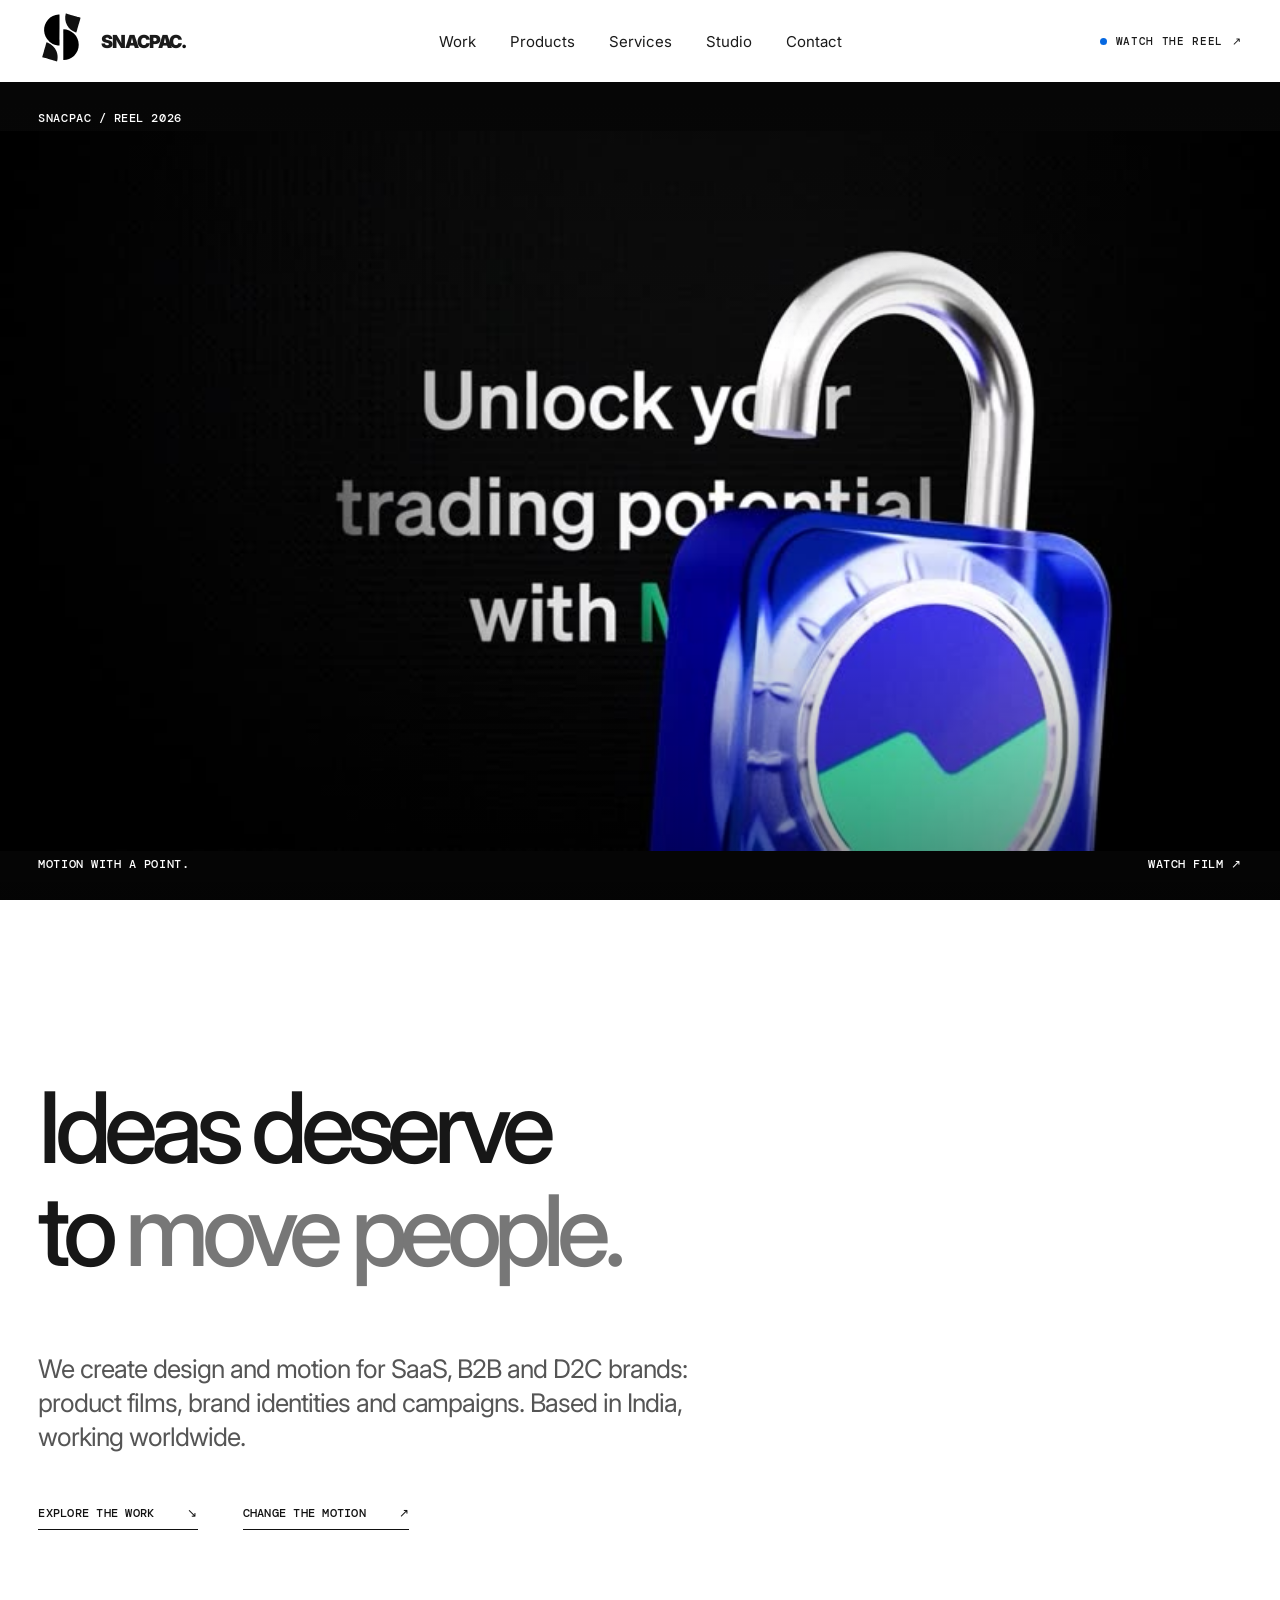
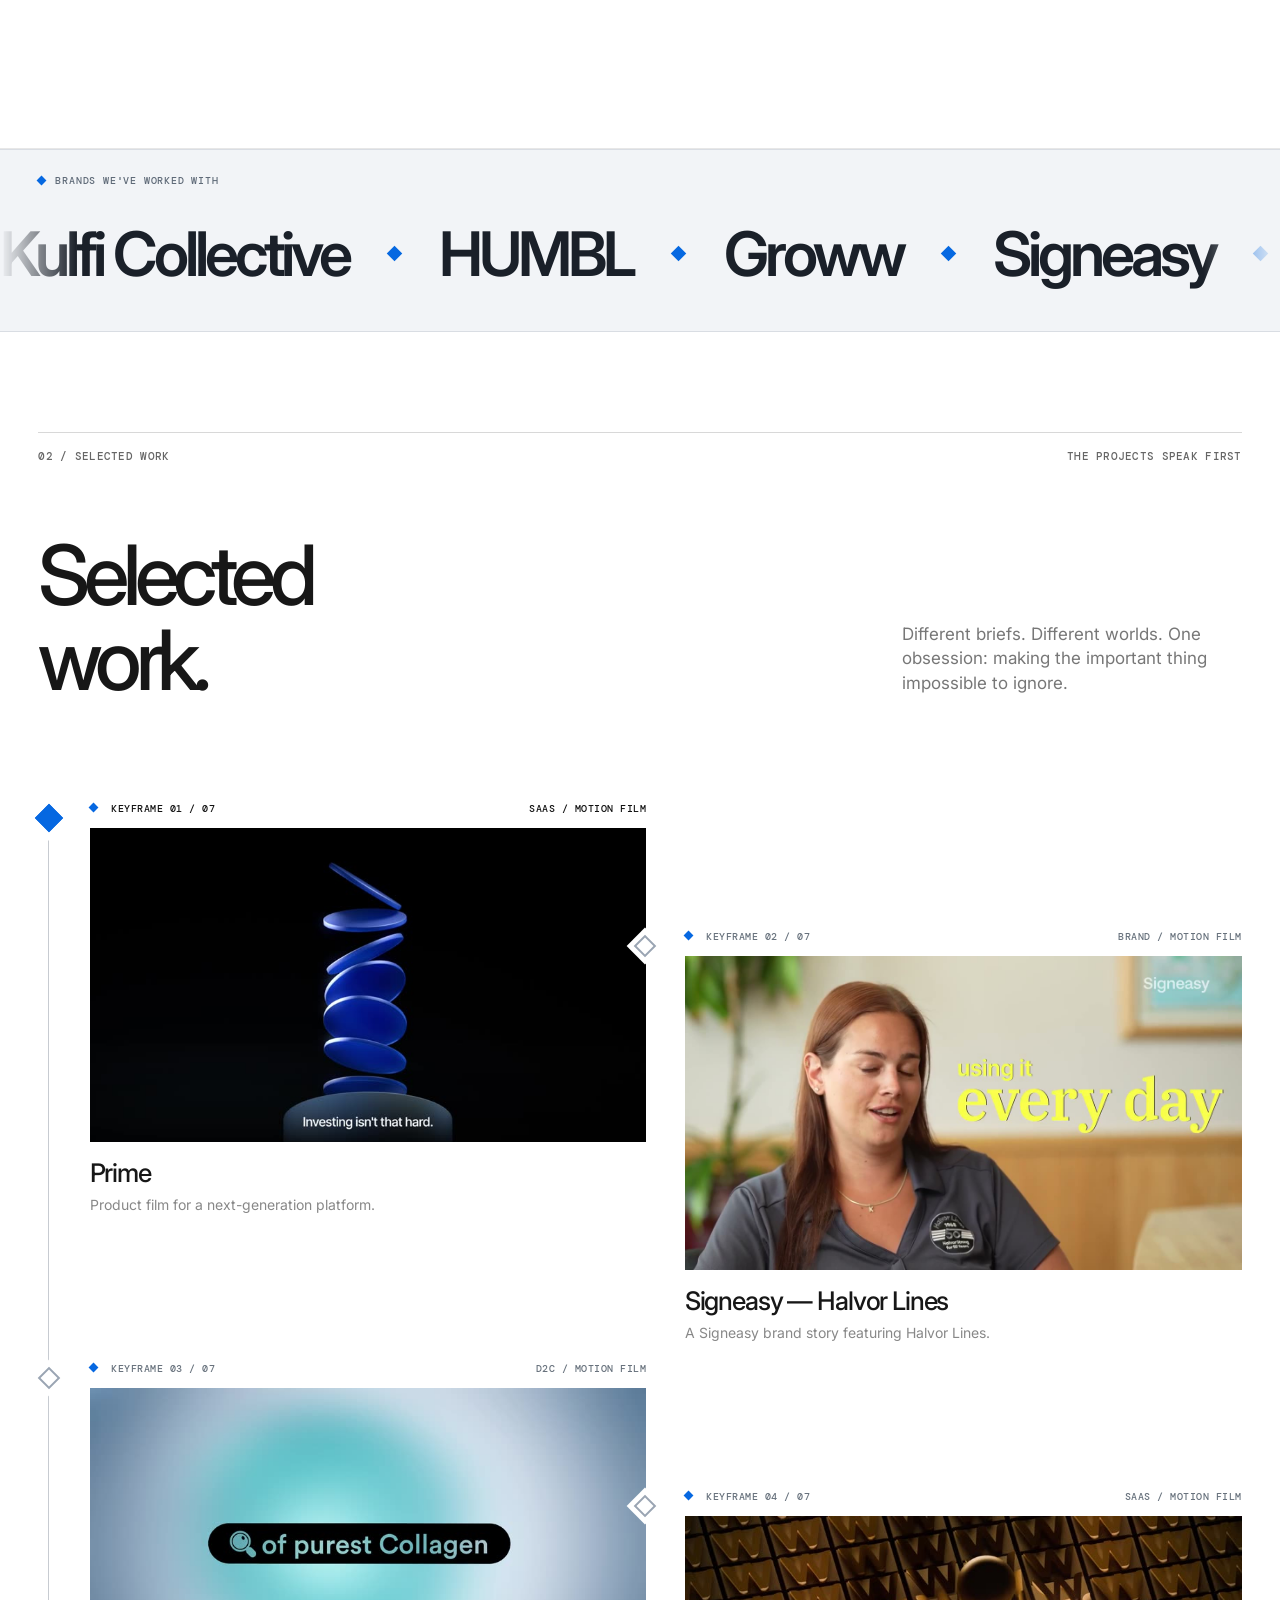
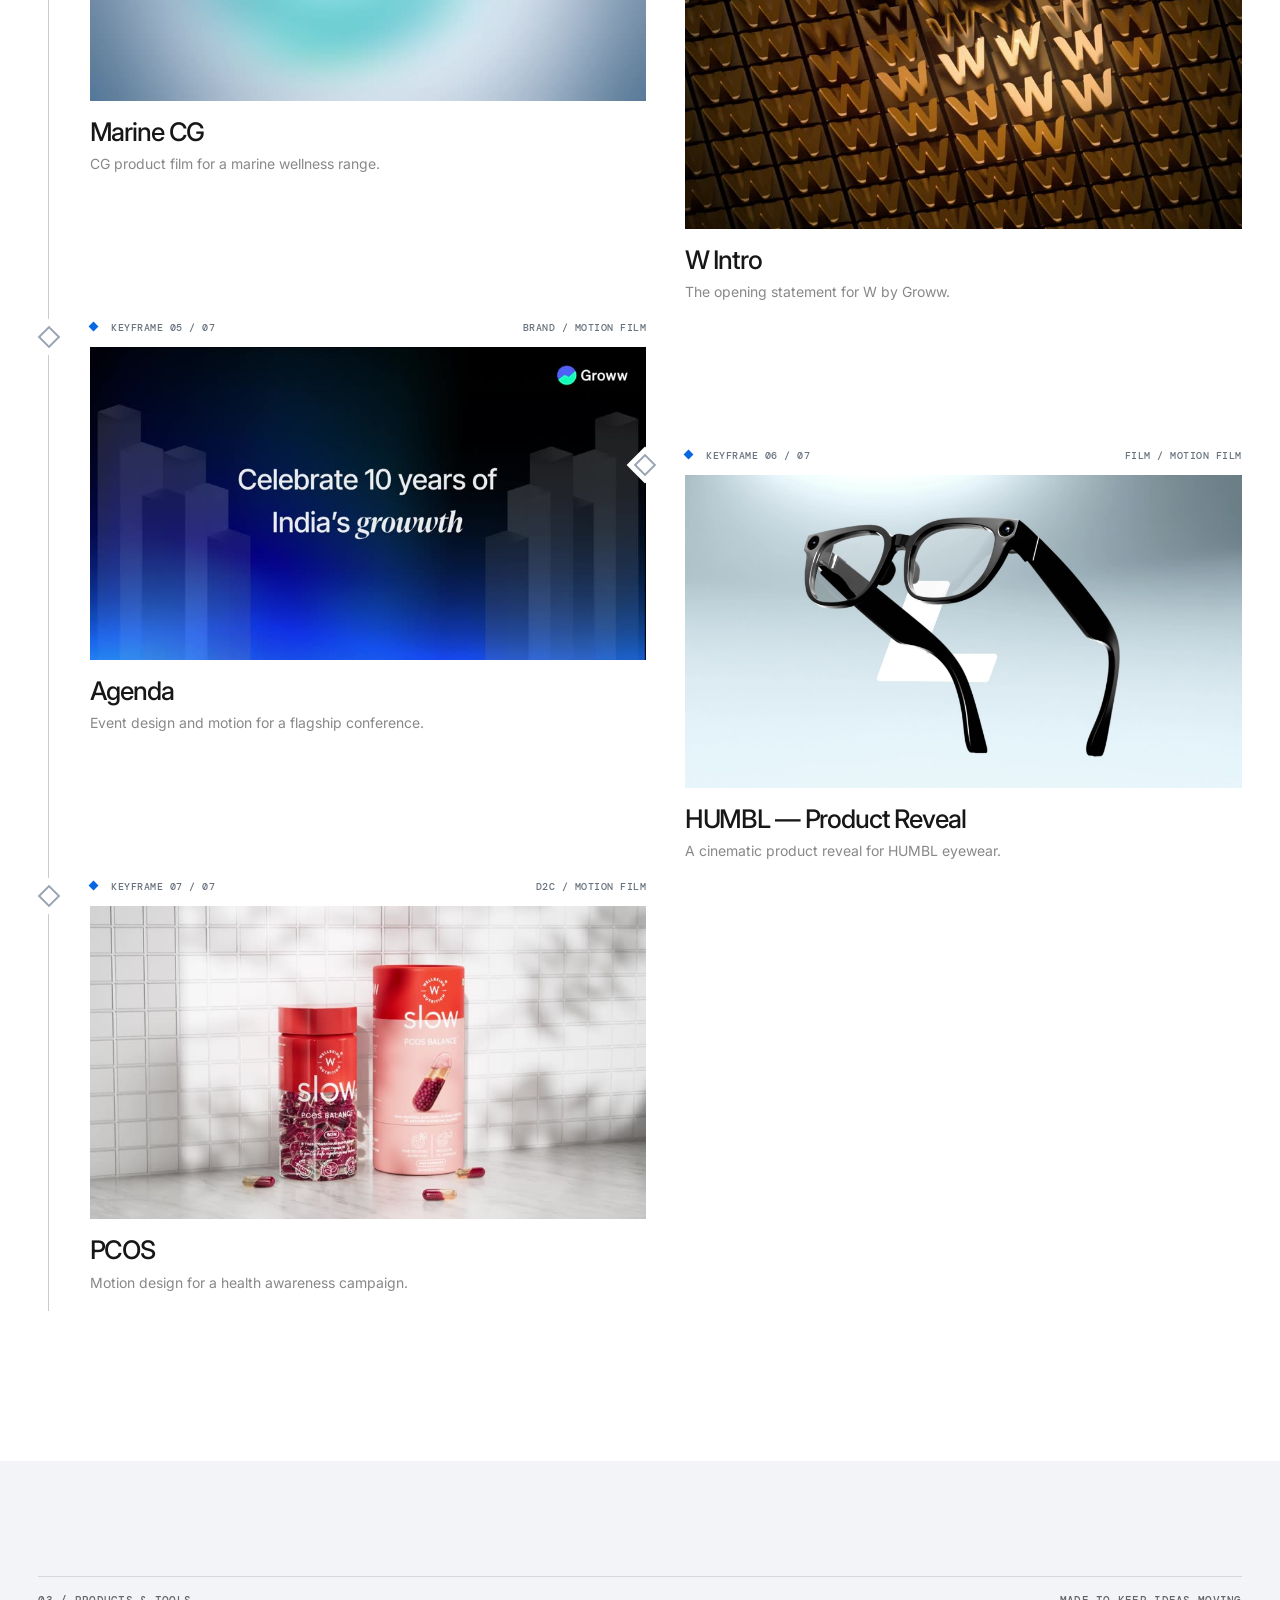
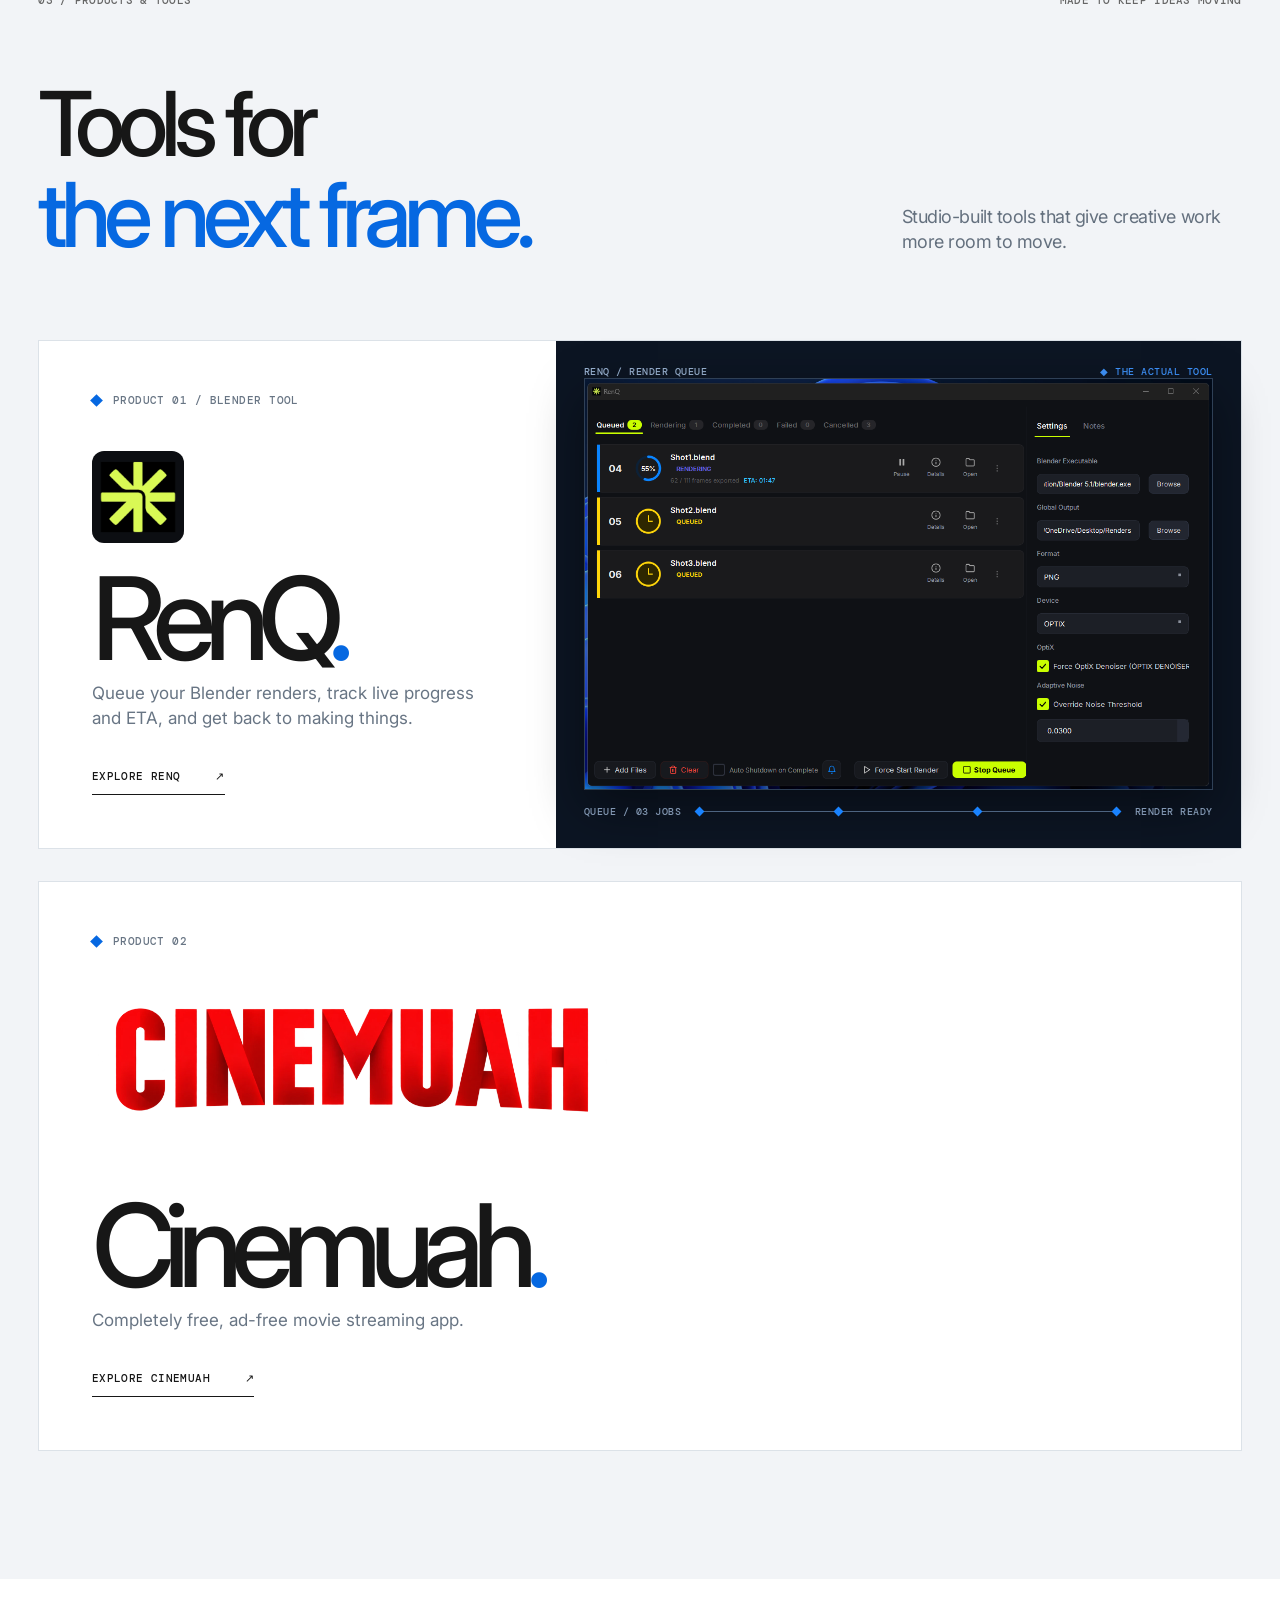
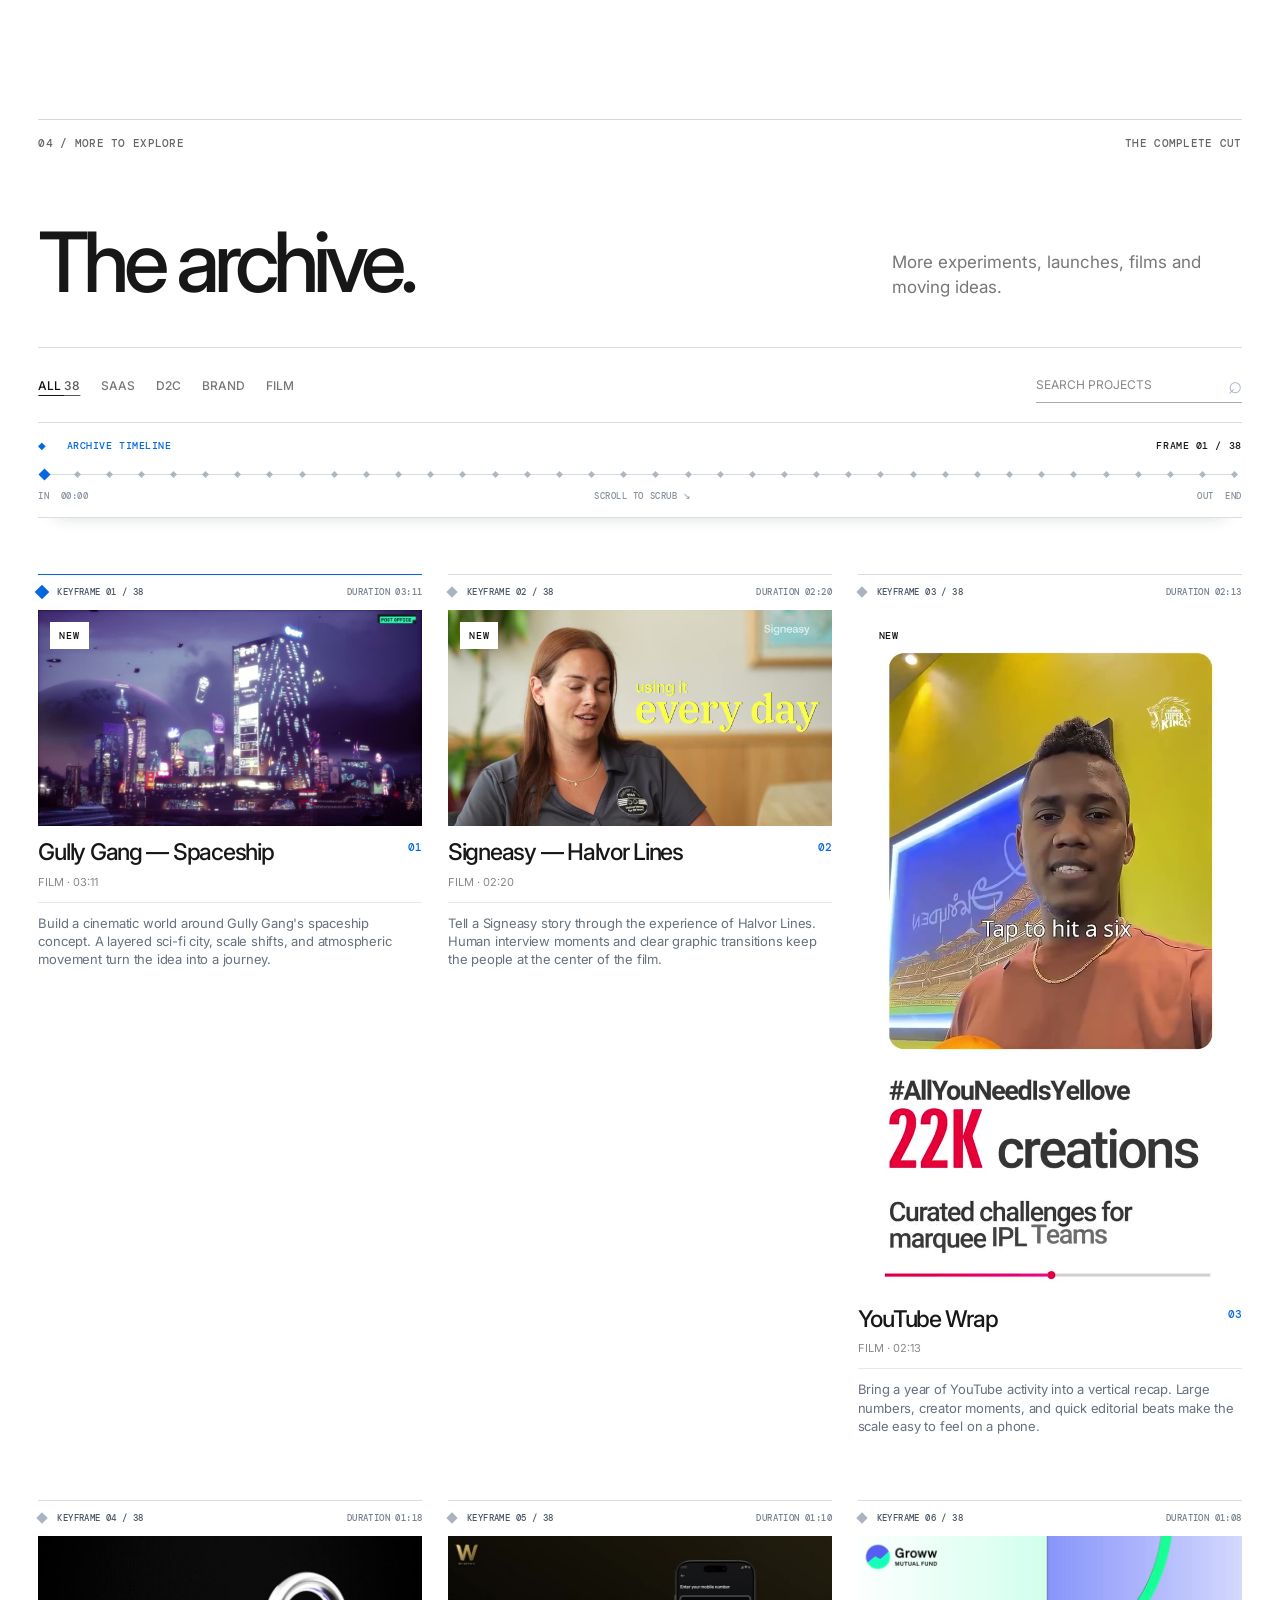
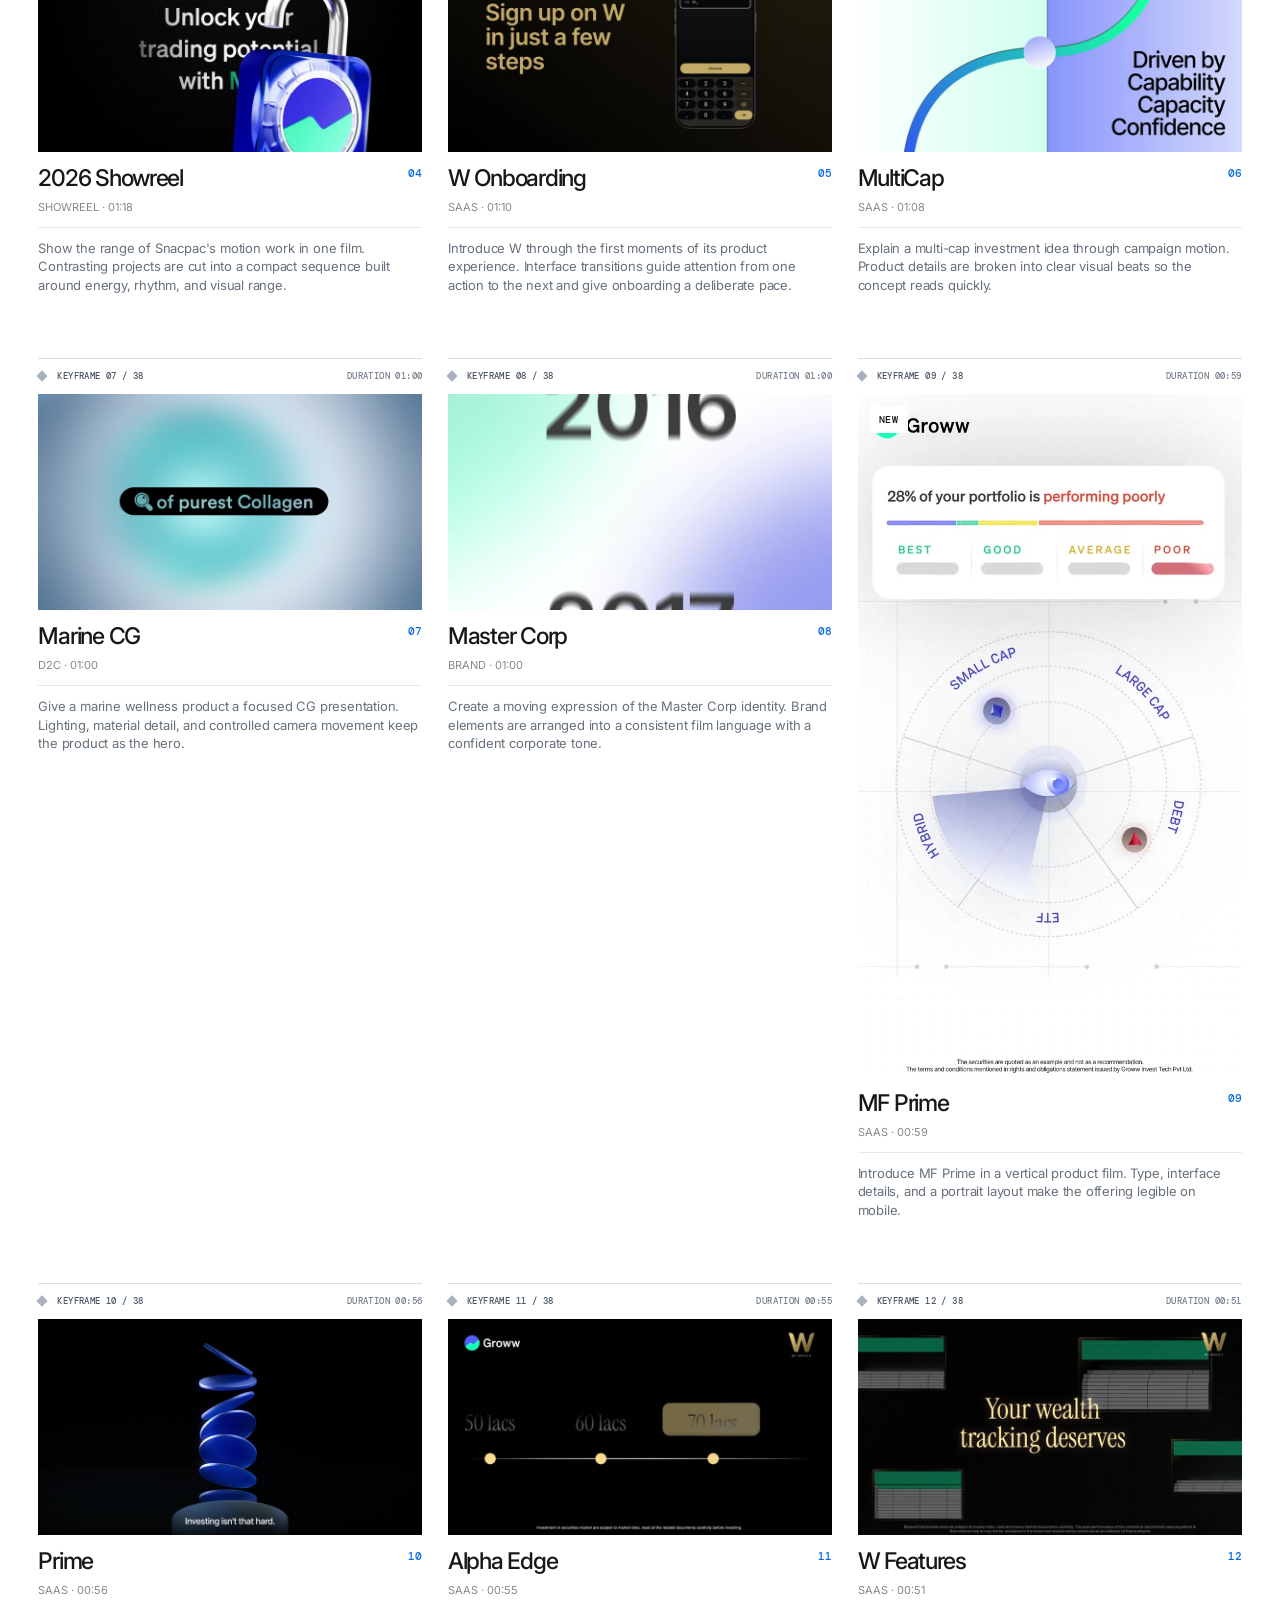
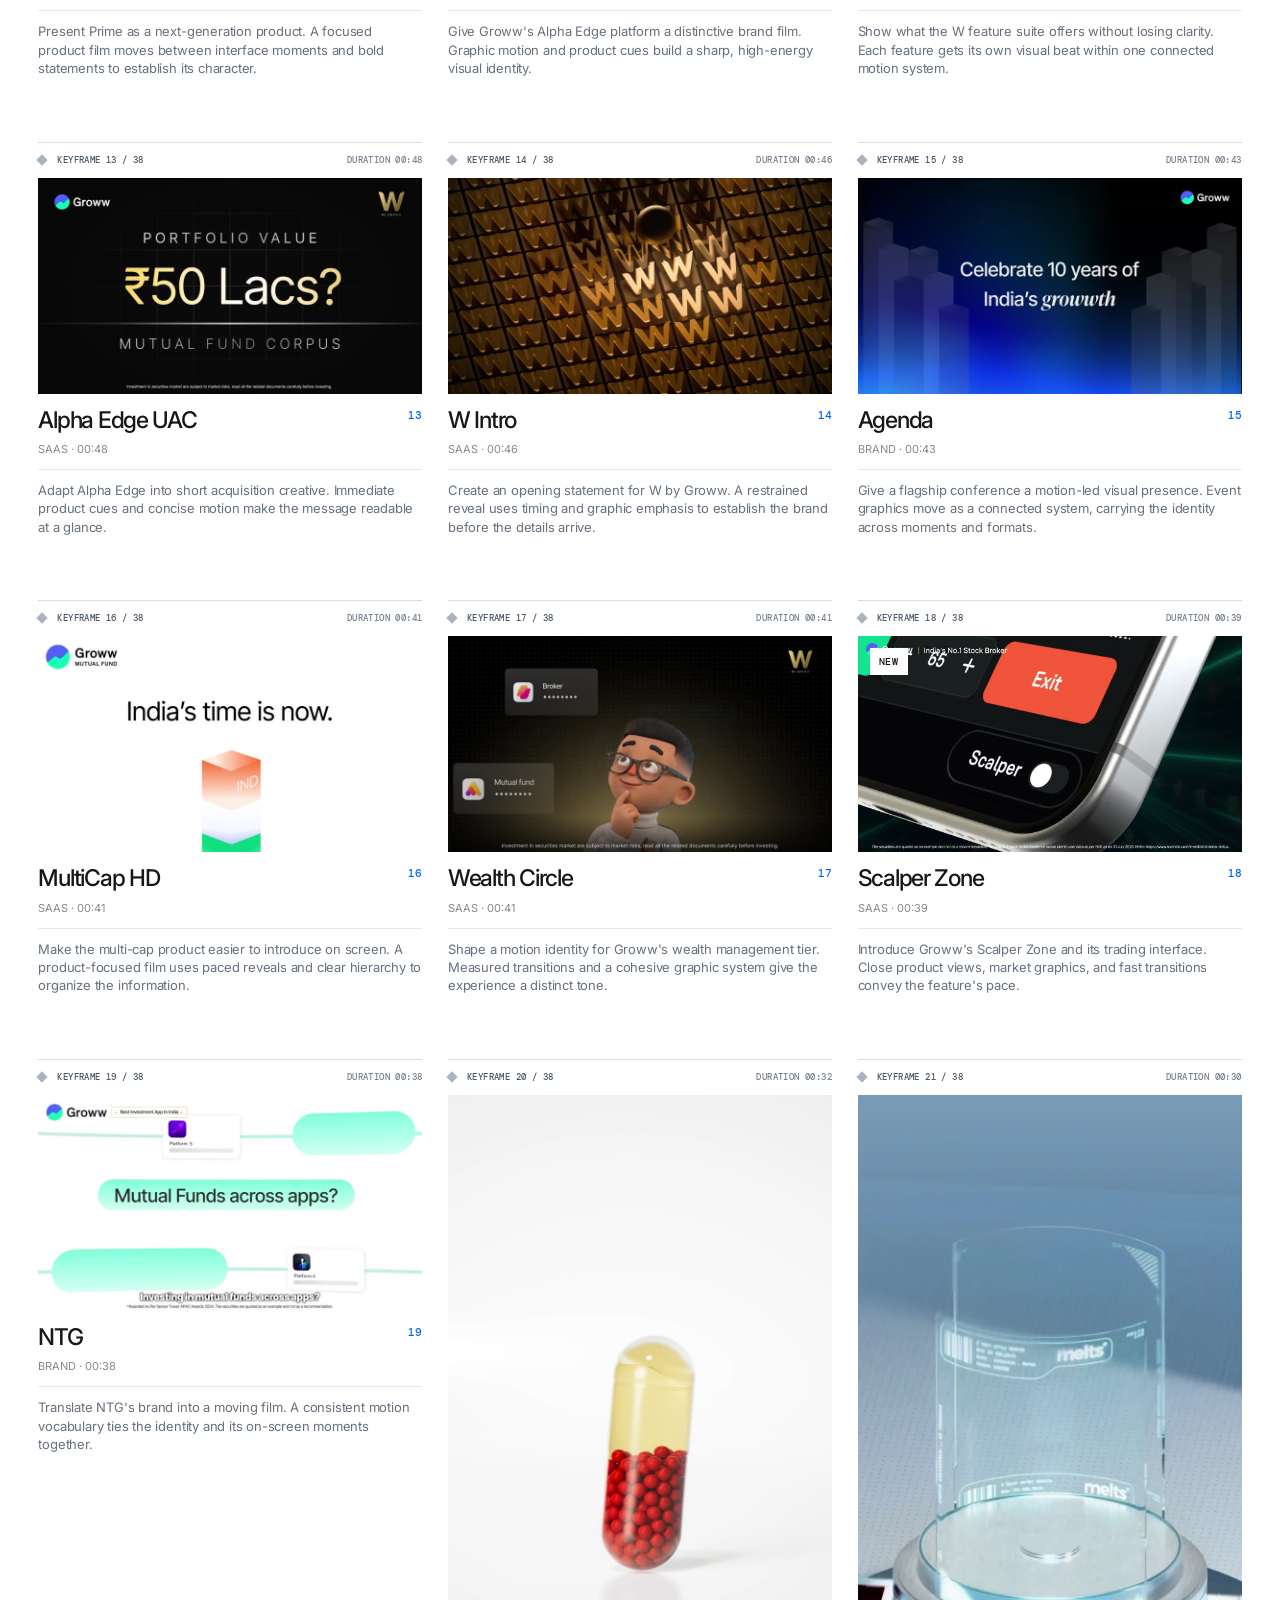
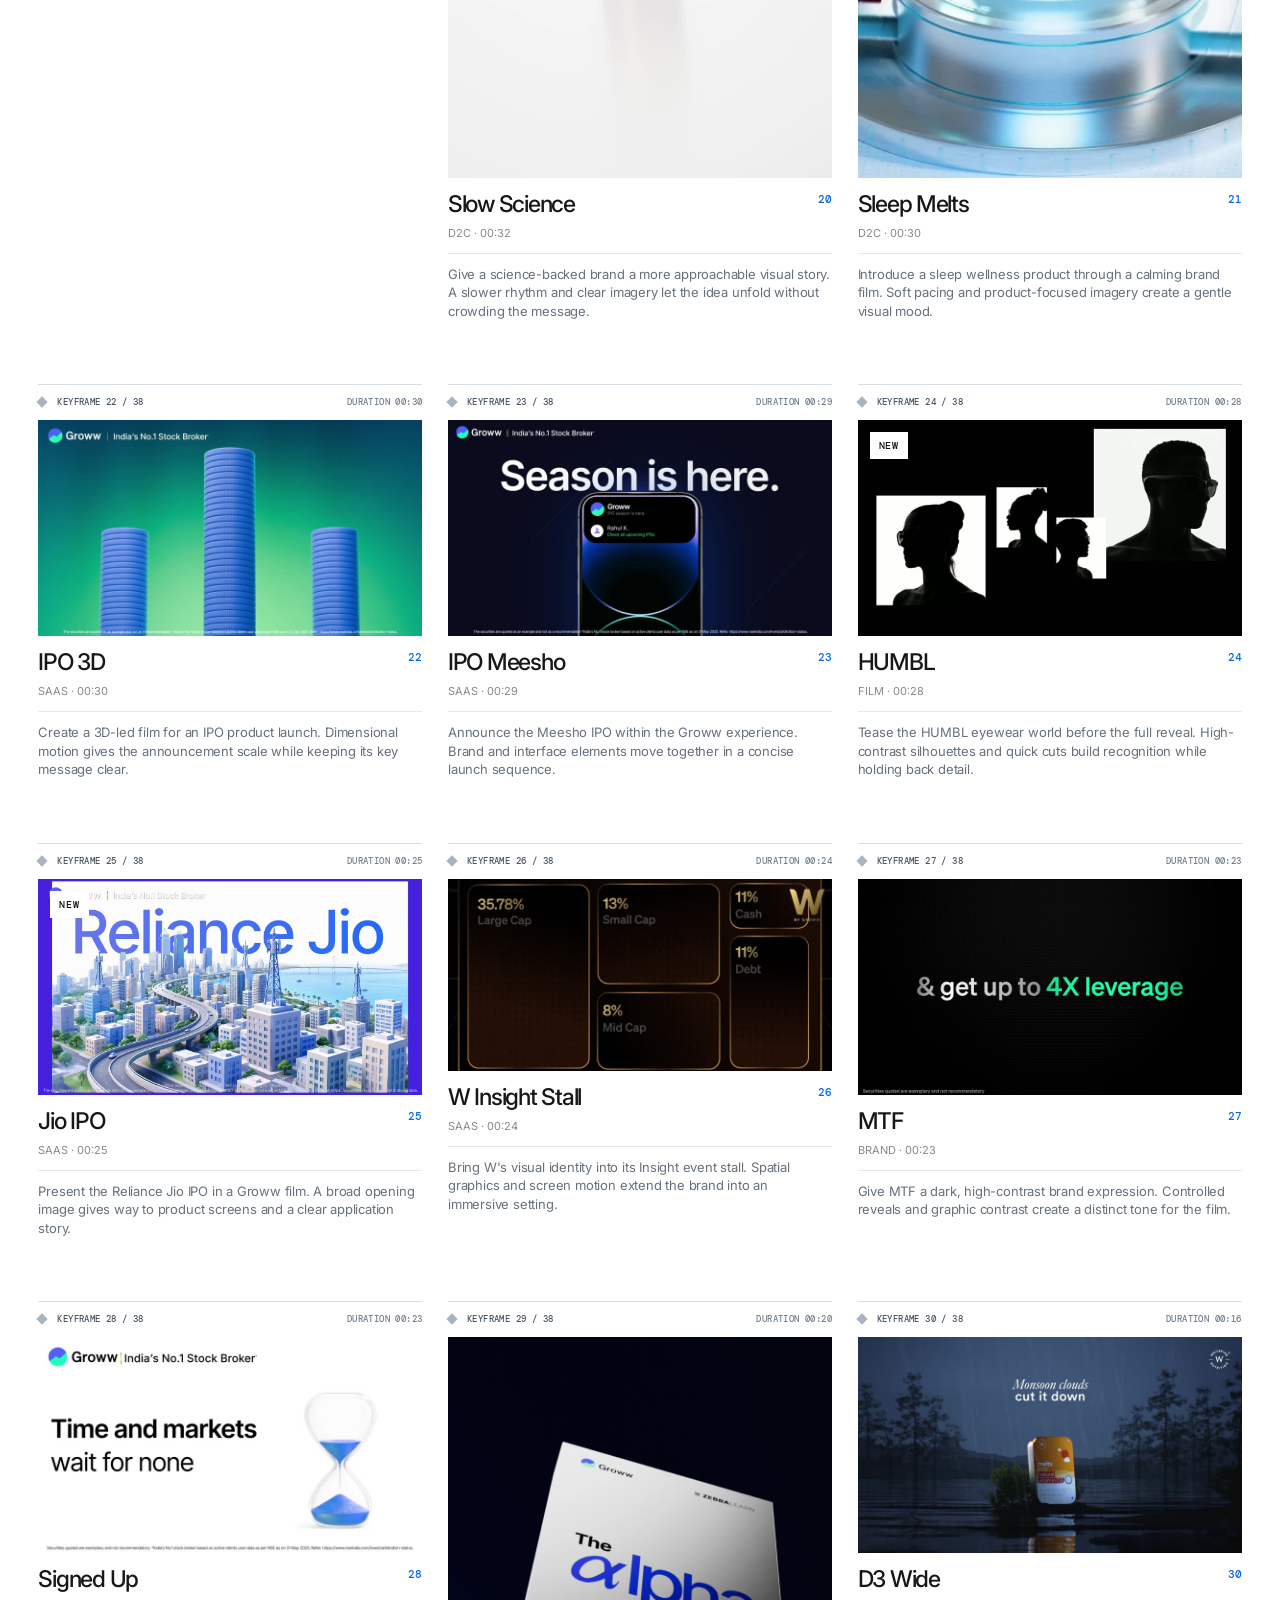
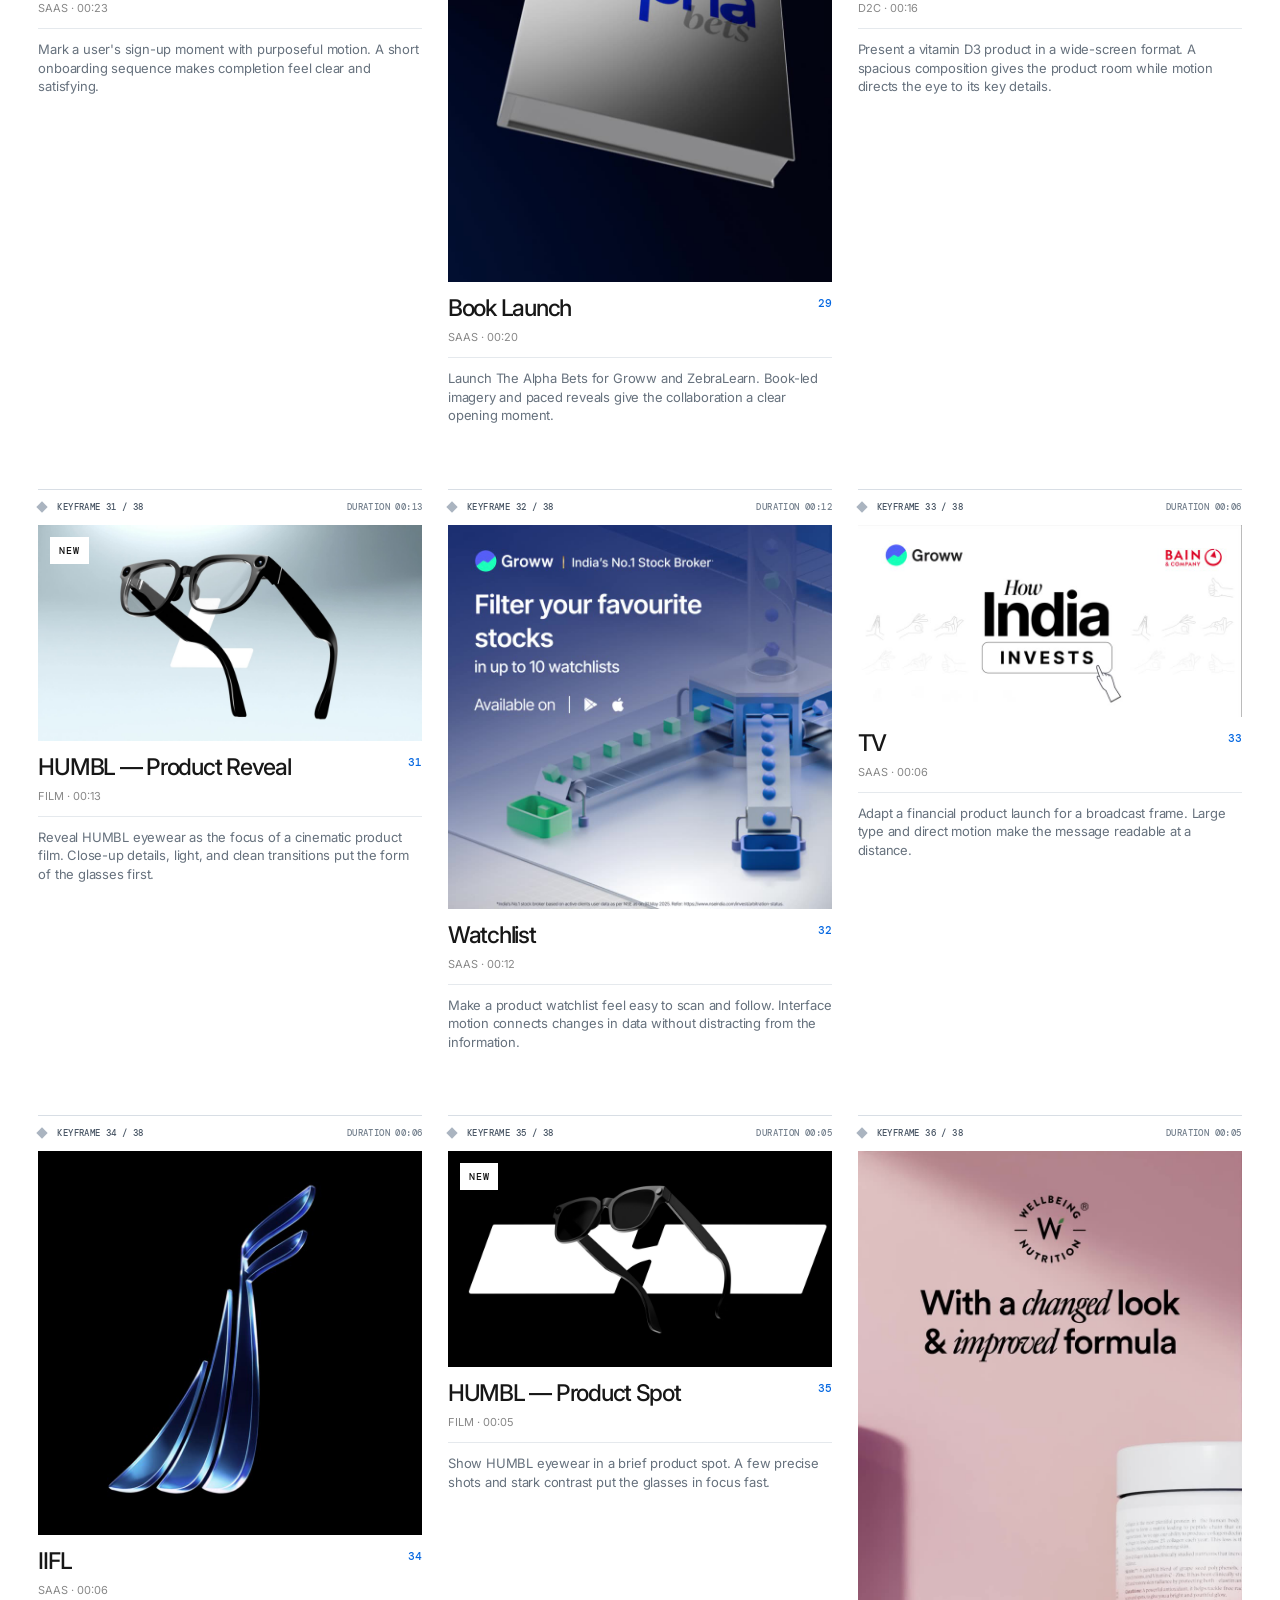
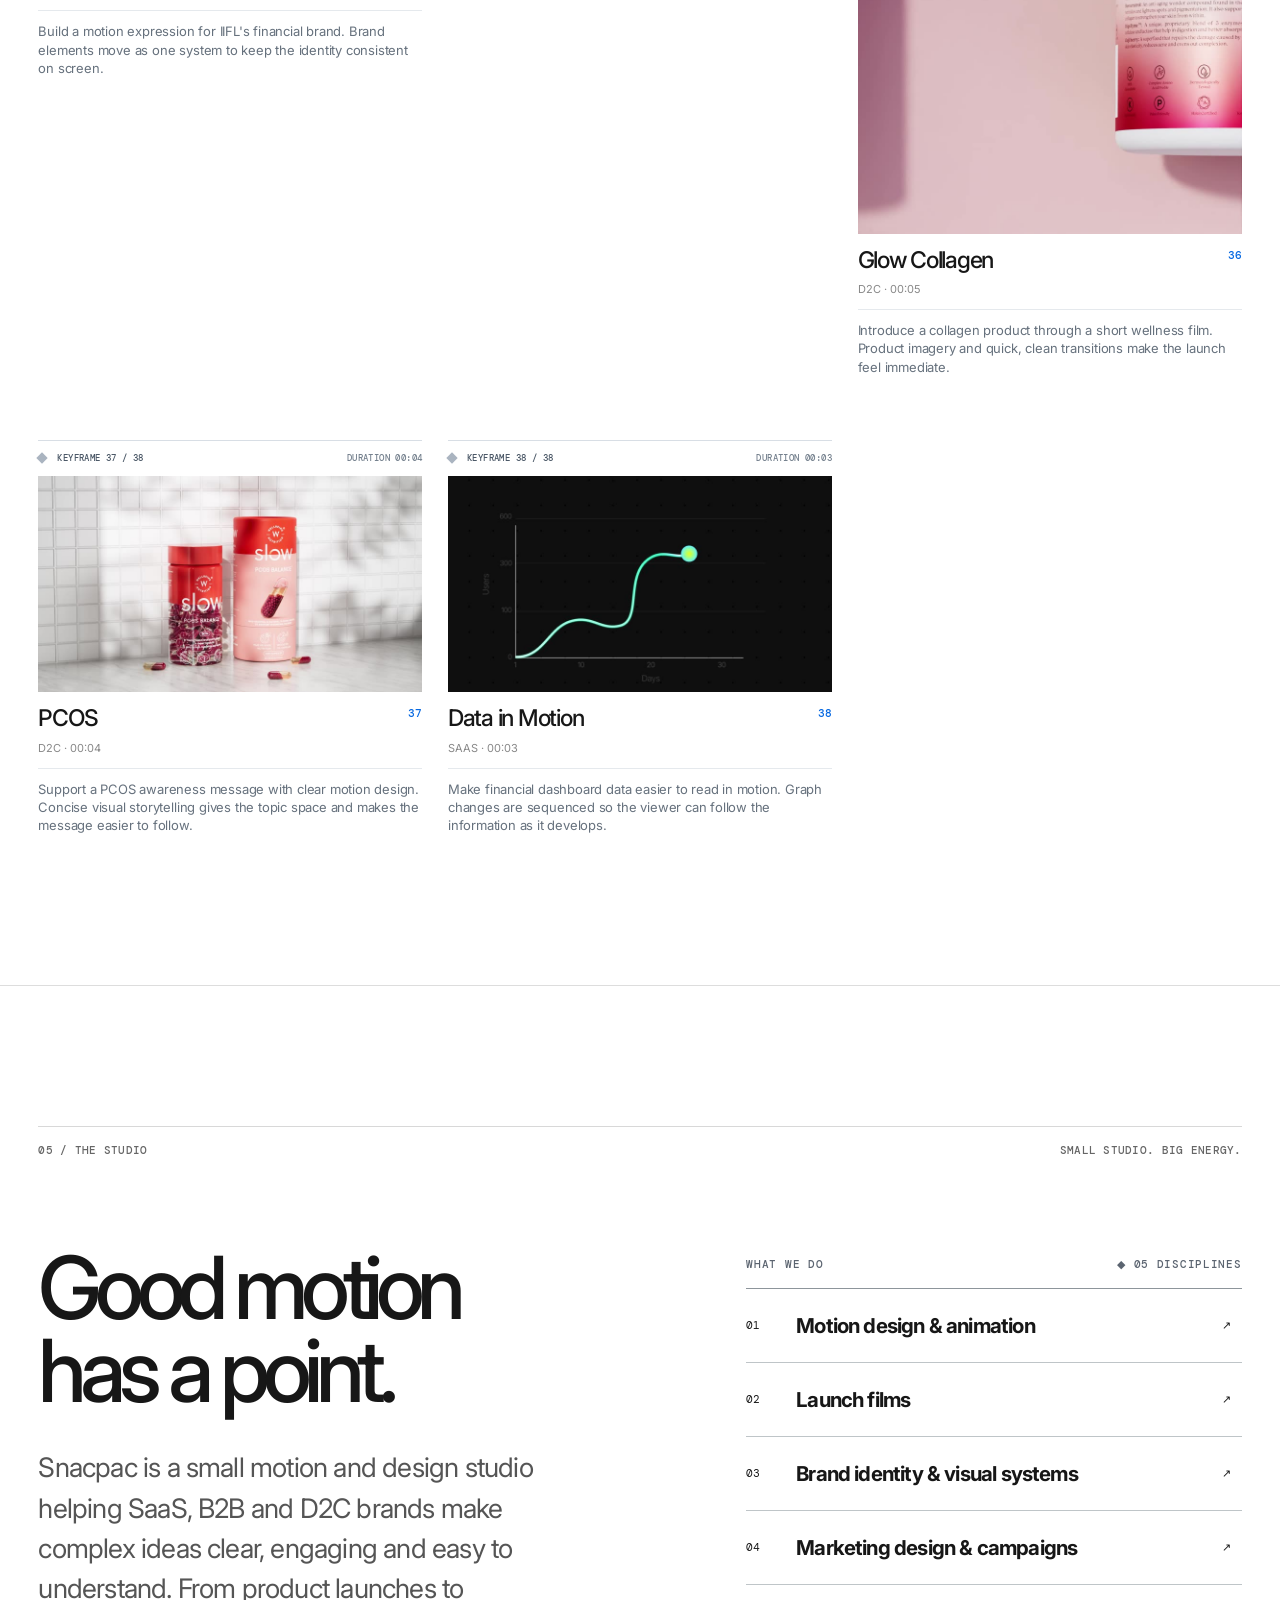
==== index.html @ 12c2ec3f "Add Cinemuah movie streaming app description" ====
<!doctype html>
<html lang="en">
<head>
  <meta charset="utf-8">
  <meta name="viewport" content="width=device-width, initial-scale=1">
  <meta name="theme-color" content="#0b101b">
  <meta name="description" content="Snacpac is an independent design and motion studio creating product films, brand identities and campaigns for SaaS, B2B and D2C brands worldwide.">
  <link rel="canonical" href="https://www.snacpac.biz/">
  <meta property="og:type" content="website">
  <meta property="og:site_name" content="Snacpac">
  <meta property="og:url" content="https://www.snacpac.biz/">
  <meta property="og:title" content="Snacpac | Design &amp; Motion Studio for SaaS, B2B &amp; D2C">
  <meta property="og:description" content="Snacpac is an independent design and motion studio creating product films, brand identities and campaigns for SaaS, B2B and D2C brands worldwide.">
  <meta property="og:image" content="https://www.snacpac.biz/assets/thumbs/reel2026.jpg">
  <meta property="og:image:alt" content="Still from the Snacpac 2026 motion design showreel">
  <meta name="twitter:card" content="summary_large_image">
  <meta name="twitter:title" content="Snacpac | Design &amp; Motion Studio">
  <meta name="twitter:description" content="Snacpac is an independent design and motion studio creating product films, brand identities and campaigns for SaaS, B2B and D2C brands worldwide.">
  <meta name="twitter:image" content="https://www.snacpac.biz/assets/thumbs/reel2026.jpg">
  <title>Snacpac | Design &amp; Motion Studio for SaaS, B2B &amp; D2C</title>
  <script type="application/ld+json">{"@context":"https://schema.org","@graph":[{"@type":"Organization","@id":"https://www.snacpac.biz/#studio","name":"Snacpac","url":"https://www.snacpac.biz/","description":"Snacpac is an independent design and motion studio creating product films, brand identities and campaigns for SaaS, B2B and D2C brands worldwide.","email":"potatosnacpac@gmail.com","sameAs":["https://www.instagram.com/potatosnacpac"]},{"@type":"WebSite","@id":"https://www.snacpac.biz/#website","url":"https://www.snacpac.biz/","name":"Snacpac","publisher":{"@id":"https://www.snacpac.biz/#studio"}}]}</script>
  <link rel="icon" href="favicon.svg" type="image/svg+xml">
  <link rel="apple-touch-icon" href="apple-touch-icon.png">
  <link rel="preconnect" href="https://fonts.googleapis.com">
  <link rel="preconnect" href="https://fonts.gstatic.com" crossorigin>
  <link href="https://fonts.googleapis.com/css2?family=DM+Mono:wght@400;500&family=Inter:wght@400;500;600;700;800;900&display=swap" rel="stylesheet">
  <link rel="preload" as="image" href="assets/thumbs/reel2026.jpg" fetchpriority="high">
  <link rel="stylesheet" href="site.css">
  <link rel="stylesheet" href="editorial.css">
  <link rel="stylesheet" href="seo.css">
  <style>
    .reel-intro { grid-template-columns: minmax(0, 1fr); }
    .reel-intro h1, .reel-intro p, .reel-intro-controls { grid-column: 1; }
    .cinemuah-card { display: block; margin-top: 32px; }
    .cinemuah-logo { display: block; width: min(100%, 520px); height: auto; margin: 24px 0; }
  </style>
  <script src="assets/lottie_light.min.js" defer></script>
  <script src="site.js" defer></script>
</head>
<body>
  <a class="skip-link" href="#work">Skip to work</a>
  <div class="site-progress" aria-hidden="true"></div>
  <header class="site-header" id="top">
    <a class="brand" href="#top" aria-label="Snacpac, back to top"><span class="brand-icon" aria-hidden="true"><span class="brand-mark"><i></i><i></i><i></i><i></i></span><span class="brand-lottie"></span></span><span>SNACPAC<span class="brand-period">.</span></span></a>
    <nav class="main-nav" aria-label="Main navigation"><a href="#work">Work</a><a href="#products">Products</a><a href="#services">Services</a><a href="#studio">Studio</a><a href="#contact">Contact</a></nav>
    <a class="header-cta" href="#reel"><span class="cta-dot"></span><span class="header-cta-label">WATCH THE REEL</span><span aria-hidden="true">↗</span></a>
  </header>

  <main>
    <section class="reel-section" id="reel" aria-labelledby="reel-heading">
      <a class="reel-media media-trigger" href="assets/work/reel2026.mp4" data-video="assets/work/reel2026.mp4" data-title="2026 Showreel" data-category="Showreel" data-description="Motion, craft, and stories that move." aria-label="Play 2026 showreel">
        <img src="assets/thumbs/reel2026.jpg" alt="Still from the Snacpac 2026 showreel" fetchpriority="high">
        <video class="reel-background" src="assets/work/reel2026.mp4" muted autoplay loop playsinline preload="metadata" poster="assets/thumbs/reel2026.jpg" aria-hidden="true"></video>
        <span class="reel-scan" aria-hidden="true"></span><span class="reel-time" aria-hidden="true">SNACPAC / REEL 2026</span>
        <span class="play-disc"><svg viewBox="0 0 24 24" aria-hidden="true"><path d="M7 4v16l13-8z"/></svg></span>
        <span class="reel-caption">MOTION WITH A POINT. <span>WATCH FILM ↗</span></span>
      </a>
      <div class="reel-intro" data-motion-stage data-style="rise">
        <h1 id="reel-heading" class="motion-headline" aria-label="Ideas deserve to move people."><span class="motion-line"><span class="motion-word">Ideas</span> <span class="motion-word">deserve</span></span><span class="motion-line"><span class="motion-word">to</span> <span class="motion-word motion-accent">move</span> <span class="motion-word motion-accent">people.</span></span></h1>
        <p>We create design and motion for SaaS, B2B and D2C brands: product films, brand identities and campaigns. Based in India, working worldwide.</p>
        <div class="reel-intro-controls"><a href="#work" aria-label="Explore selected work">EXPLORE THE WORK <span>↘</span></a><button type="button" class="motion-remix" aria-label="Change the headline and animation">CHANGE THE MOTION <span>↗</span></button></div>
      </div>
    </section>

    <section class="brands-strip" aria-label="Brands we've worked with">
      <div class="brands-strip-label"><span class="key-diamond" aria-hidden="true"></span> BRANDS WE'VE WORKED WITH</div>
      <div class="brands-viewport">
        <div class="brands-track" aria-hidden="true">
          <div class="brands-group"><span>Kulfi Collective</span><i></i><span>HUMBL</span><i></i><span>Groww</span><i></i><span>Signeasy</span><i></i><span>Wellbeing Nutrition</span><i></i><span>Postoffice Studios</span><i></i><span>W by Groww</span><i></i><span>Skoda</span><i></i><span>IFB Appliances</span><i></i><span>JSW Sports</span><i></i><span>OML</span><i></i><span>Mc Dowells</span><i></i><span>HK Vitals</span><i></i><span>Lego</span><i></i><span>Spotify</span><i></i><span>Nutrabay</span><i></i><span>QWR</span><i></i><span>Swiggy</span><i></i><span>EVIG</span><i></i><span>Asian Paints</span><i></i><span>Allo Health</span><i></i><span>Shop Deck</span><i></i><span>Armour Heavy</span><i></i></div>
          <div class="brands-group"><span>Kulfi Collective</span><i></i><span>HUMBL</span><i></i><span>Groww</span><i></i><span>Signeasy</span><i></i><span>Wellbeing Nutrition</span><i></i><span>Postoffice Studios</span><i></i><span>W by Groww</span><i></i><span>Skoda</span><i></i><span>IFB Appliances</span><i></i><span>JSW Sports</span><i></i><span>OML</span><i></i><span>Mc Dowells</span><i></i><span>HK Vitals</span><i></i><span>Lego</span><i></i><span>Spotify</span><i></i><span>Nutrabay</span><i></i><span>QWR</span><i></i><span>Swiggy</span><i></i><span>EVIG</span><i></i><span>Asian Paints</span><i></i><span>Allo Health</span><i></i><span>Shop Deck</span><i></i><span>Armour Heavy</span><i></i></div>
        </div>
      </div>
      <p class="sr-only">Kulfi Collective, HUMBL, Groww, Signeasy, Wellbeing Nutrition, Postoffice Studios, W by Groww, Skoda, IFB Appliances, JSW Sports, OML, Mc Dowells, HK Vitals, Lego, Spotify, Nutrabay, QWR, Swiggy, EVIG, Asian Paints, Allo Health, Shop Deck, and Armour Heavy.</p>
    </section>

    <section class="work-section" id="work" aria-labelledby="work-heading">
      <div class="section-kicker"><span>02 / SELECTED WORK</span><span>THE PROJECTS SPEAK FIRST</span></div>
      <div class="work-intro"><h2 id="work-heading">Selected<br><em>work.</em></h2><p>Different briefs. Different worlds. One obsession: making the important thing impossible to ignore.</p></div>
      <div class="featured-list">
<article class="feature" data-feature="1">
    <div class="feature-meta"><span><i class="key-diamond"></i> KEYFRAME 01 / 07</span><span>SAAS / MOTION FILM</span></div>
    <a class="feature-media media-trigger" href="assets/work/prime.mp4" data-video="assets/work/prime.mp4" data-title="Prime" data-category="SaaS" data-description="Product film for a next-generation platform." data-index="1" aria-label="Play Prime">
      <img src="assets/thumbs/prime.jpg" alt="Still from Prime" loading="lazy" decoding="async">
      <video muted loop playsinline preload="none" data-src="assets/work/prime.mp4" poster="assets/thumbs/prime.jpg" aria-hidden="true"></video>
      <span class="feature-overlay" aria-hidden="true"><span>SNACPAC / FRAME 01</span><span>00:00:03:00</span></span>
      <span class="feature-play" aria-hidden="true">PLAY FILM <b>↗</b></span>
    </a>
    <div class="feature-copy"><div><span class="feature-index">/01</span><h3>Prime</h3></div><div class="feature-copy-right"><p>Product film for a next-generation platform.</p><a href="assets/work/prime.mp4" class="feature-link media-trigger" data-video="assets/work/prime.mp4" data-title="Prime" data-category="SaaS" data-description="Product film for a next-generation platform." data-index="1">WATCH PROJECT <span>↗</span></a></div></div>
  </article>
<article class="feature" data-feature="2">
    <div class="feature-meta"><span><i class="key-diamond"></i> KEYFRAME 02 / 07</span><span>BRAND / MOTION FILM</span></div>
    <a class="feature-media media-trigger" href="assets/work/halvor-lines.mp4" data-video="assets/work/halvor-lines.mp4" data-title="Signeasy — Halvor Lines" data-category="Film" data-description="A Signeasy brand story featuring Halvor Lines." data-index="2" aria-label="Play Signeasy — Halvor Lines">
      <img src="assets/thumbs/halvor-lines.jpg" alt="Still from Signeasy — Halvor Lines" loading="lazy" decoding="async">
      <video muted loop playsinline preload="none" data-src="assets/work/halvor-lines.mp4" poster="assets/thumbs/halvor-lines.jpg" aria-hidden="true"></video>
      <span class="feature-overlay" aria-hidden="true"><span>SNACPAC / FRAME 02</span><span>00:02:20:00</span></span>
      <span class="feature-play" aria-hidden="true">PLAY FILM <b>↗</b></span>
    </a>
    <div class="feature-copy"><div><span class="feature-index">/02</span><h3>Signeasy — Halvor Lines</h3></div><div class="feature-copy-right"><p>A Signeasy brand story featuring Halvor Lines.</p><a href="assets/work/halvor-lines.mp4" class="feature-link media-trigger" data-video="assets/work/halvor-lines.mp4" data-title="Signeasy — Halvor Lines" data-category="Film" data-description="A Signeasy brand story featuring Halvor Lines." data-index="2">WATCH PROJECT <span>↗</span></a></div></div>
  </article>
<article class="feature" data-feature="3">
    <div class="feature-meta"><span><i class="key-diamond"></i> KEYFRAME 03 / 07</span><span>D2C / MOTION FILM</span></div>
    <a class="feature-media media-trigger" href="assets/work/marine-cg.mp4" data-video="assets/work/marine-cg.mp4" data-title="Marine CG" data-category="D2C" data-description="CG product film for a marine wellness range." data-index="8" aria-label="Play Marine CG">
      <img src="assets/thumbs/marine-cg.jpg" alt="Still from Marine CG" loading="lazy" decoding="async">
      <video muted loop playsinline preload="none" data-src="assets/work/marine-cg.mp4" poster="assets/thumbs/marine-cg.jpg" aria-hidden="true"></video>
      <span class="feature-overlay" aria-hidden="true"><span>SNACPAC / FRAME 03</span><span>00:00:15:00</span></span>
      <span class="feature-play" aria-hidden="true">PLAY FILM <b>↗</b></span>
    </a>
    <div class="feature-copy"><div><span class="feature-index">/03</span><h3>Marine CG</h3></div><div class="feature-copy-right"><p>CG product film for a marine wellness range.</p><a href="assets/work/marine-cg.mp4" class="feature-link media-trigger" data-video="assets/work/marine-cg.mp4" data-title="Marine CG" data-category="D2C" data-description="CG product film for a marine wellness range." data-index="8">WATCH PROJECT <span>↗</span></a></div></div>
  </article>
<article class="feature" data-feature="4">
    <div class="feature-meta"><span><i class="key-diamond"></i> KEYFRAME 04 / 07</span><span>SAAS / MOTION FILM</span></div>
    <a class="feature-media media-trigger" href="assets/work/w-intro.mp4" data-video="assets/work/w-intro.mp4" data-title="W Intro" data-category="SaaS" data-description="The opening statement for W by Groww." data-index="16" aria-label="Play W Intro">
      <img src="assets/thumbs/w-intro.jpg" alt="Still from W Intro" loading="lazy" decoding="async">
      <video muted loop playsinline preload="none" data-src="assets/work/w-intro.mp4" poster="assets/thumbs/w-intro.jpg" aria-hidden="true"></video>
      <span class="feature-overlay" aria-hidden="true"><span>SNACPAC / FRAME 04</span><span>00:00:12:00</span></span>
      <span class="feature-play" aria-hidden="true">PLAY FILM <b>↗</b></span>
    </a>
    <div class="feature-copy"><div><span class="feature-index">/04</span><h3>W Intro</h3></div><div class="feature-copy-right"><p>The opening statement for W by Groww.</p><a href="assets/work/w-intro.mp4" class="feature-link media-trigger" data-video="assets/work/w-intro.mp4" data-title="W Intro" data-category="SaaS" data-description="The opening statement for W by Groww." data-index="16">WATCH PROJECT <span>↗</span></a></div></div>
  </article>
<article class="feature" data-feature="5">
    <div class="feature-meta"><span><i class="key-diamond"></i> KEYFRAME 05 / 07</span><span>BRAND / MOTION FILM</span></div>
    <a class="feature-media media-trigger" href="assets/work/agenda.mp4" data-video="assets/work/agenda.mp4" data-title="Agenda" data-category="Brand" data-description="Event design and motion for a flagship conference." data-index="19" aria-label="Play Agenda">
      <img src="assets/thumbs/agenda.jpg" alt="Still from Agenda" loading="lazy" decoding="async">
      <video muted loop playsinline preload="none" data-src="assets/work/agenda.mp4" poster="assets/thumbs/agenda.jpg" aria-hidden="true"></video>
      <span class="feature-overlay" aria-hidden="true"><span>SNACPAC / FRAME 05</span><span>00:00:18:00</span></span>
      <span class="feature-play" aria-hidden="true">PLAY FILM <b>↗</b></span>
    </a>
    <div class="feature-copy"><div><span class="feature-index">/05</span><h3>Agenda</h3></div><div class="feature-copy-right"><p>Event design and motion for a flagship conference.</p><a href="assets/work/agenda.mp4" class="feature-link media-trigger" data-video="assets/work/agenda.mp4" data-title="Agenda" data-category="Brand" data-description="Event design and motion for a flagship conference." data-index="19">WATCH PROJECT <span>↗</span></a></div></div>
  </article>
<article class="feature" data-feature="6">
    <div class="feature-meta"><span><i class="key-diamond"></i> KEYFRAME 06 / 07</span><span>FILM / MOTION FILM</span></div>
    <a class="feature-media media-trigger" href="assets/work/humbl-pr.mp4" data-video="assets/work/humbl-pr.mp4" data-title="HUMBL — Product Reveal" data-category="Film" data-description="A cinematic product reveal for HUMBL eyewear." aria-label="Play HUMBL — Product Reveal">
      <img src="assets/thumbs/humbl-pr.jpg" alt="Still from HUMBL — Product Reveal" loading="lazy" decoding="async">
      <video muted loop playsinline preload="none" data-src="assets/work/humbl-pr.mp4" poster="assets/thumbs/humbl-pr.jpg" aria-hidden="true"></video>
      <span class="feature-overlay" aria-hidden="true"><span>SNACPAC / FRAME 06</span><span>00:13</span></span>
      <span class="feature-play" aria-hidden="true">PLAY FILM <b>↗</b></span>
    </a>
    <div class="feature-copy"><div><span class="feature-index">/06</span><h3>HUMBL — Product Reveal</h3></div><div class="feature-copy-right"><p>A cinematic product reveal for HUMBL eyewear.</p><a href="assets/work/humbl-pr.mp4" class="feature-link media-trigger" data-video="assets/work/humbl-pr.mp4" data-title="HUMBL — Product Reveal" data-category="Film" data-description="A cinematic product reveal for HUMBL eyewear.">WATCH PROJECT <span>↗</span></a></div></div>
  </article>
<article class="feature" data-feature="7">
    <div class="feature-meta"><span><i class="key-diamond"></i> KEYFRAME 07 / 07</span><span>D2C / MOTION FILM</span></div>
    <a class="feature-media media-trigger" href="assets/work/pcos.mp4" data-video="assets/work/pcos.mp4" data-title="PCOS" data-category="D2C" data-description="Motion design for a health awareness campaign." aria-label="Play PCOS">
      <img src="assets/thumbs/pcos.jpg" alt="Still from PCOS" loading="lazy" decoding="async">
      <video muted loop playsinline preload="none" data-src="assets/work/pcos.mp4" poster="assets/thumbs/pcos.jpg" aria-hidden="true"></video>
      <span class="feature-overlay" aria-hidden="true"><span>SNACPAC / FRAME 07</span><span>00:04</span></span>
      <span class="feature-play" aria-hidden="true">PLAY FILM <b>↗</b></span>
    </a>
    <div class="feature-copy"><div><span class="feature-index">/07</span><h3>PCOS</h3></div><div class="feature-copy-right"><p>Motion design for a health awareness campaign.</p><a href="assets/work/pcos.mp4" class="feature-link media-trigger" data-video="assets/work/pcos.mp4" data-title="PCOS" data-category="D2C" data-description="Motion design for a health awareness campaign.">WATCH PROJECT <span>↗</span></a></div></div>
  </article>
    </div>
    </section>

    <section class="products-section" id="products" aria-labelledby="products-heading">
      <div class="section-kicker"><span>03 / PRODUCTS &amp; TOOLS</span><span>MADE TO KEEP IDEAS MOVING</span></div>
      <div class="products-intro"><h2 id="products-heading">Tools for<br><em>the next frame.</em></h2><p>Studio-built tools that give creative work more room to move.</p></div>
      <div class="product-card">
        <div class="product-card-copy"><span class="product-eyebrow"><i class="key-diamond" aria-hidden="true"></i> PRODUCT 01 / BLENDER TOOL</span><img class="product-logo" src="assets/renq-icon.png" alt="RenQ logo" loading="lazy" decoding="async"><h3>RenQ<span>.</span></h3><p>Queue your Blender renders, track live progress and ETA, and get back to making things.</p><a class="product-link" href="https://5554792048798.gumroad.com/l/rlgegw" target="_blank" rel="noopener noreferrer" aria-label="Explore RenQ on Gumroad (opens in a new tab)">EXPLORE RENQ <span>↗</span></a></div>
        <div class="product-visual"><div class="product-visual-top" aria-hidden="true"><span>RENQ / RENDER QUEUE</span><span>◆ THE ACTUAL TOOL</span></div><img class="product-screenshot" src="assets/renq-interface.png" alt="RenQ app interface showing three Blender render jobs, live progress, and render settings" loading="lazy" decoding="async"><div class="product-timeline" aria-hidden="true"><span>QUEUE / 03 JOBS</span><span class="product-timeline-rail"><i></i><i></i><i></i><i></i></span><span>RENDER READY</span></div></div>
      </div>
      <div class="product-card cinemuah-card">
        <div class="product-card-copy"><span class="product-eyebrow"><i class="key-diamond" aria-hidden="true"></i> PRODUCT 02</span><img class="cinemuah-logo" src="assets/cinemuah-logo.webp" alt="Cinemuah logo" width="2000" height="650" loading="lazy" decoding="async"><h3>Cinemuah<span>.</span></h3><p>Completely free, ad-free movie streaming app.</p><a class="product-link" href="https://www.cinemuah.com/" target="_blank" rel="noopener noreferrer" aria-label="Visit Cinemuah (opens in a new tab)">EXPLORE CINEMUAH <span>↗</span></a></div>
      </div>
    </section>

    <section class="archive-section" id="archive" aria-labelledby="archive-heading">
      <div class="section-kicker"><span>04 / MORE TO EXPLORE</span><span>THE COMPLETE CUT</span></div>
      <div class="archive-intro"><h2 id="archive-heading">The <em>archive.</em></h2><p>More experiments, launches, films and moving ideas.</p></div>
      <div class="archive-controls" aria-label="Filter projects"><div class="filter-buttons"><button type="button" data-filter="All" aria-pressed="true">ALL <span id="archive-count">38</span></button><button type="button" data-filter="SaaS" aria-pressed="false">SAAS</button><button type="button" data-filter="D2C" aria-pressed="false">D2C</button><button type="button" data-filter="Brand" aria-pressed="false">BRAND</button><button type="button" data-filter="Film" aria-pressed="false">FILM</button></div><label class="archive-search"><span class="sr-only">Search archive</span><input id="archive-search" type="search" placeholder="SEARCH PROJECTS" autocomplete="off"><span aria-hidden="true">⌕</span></label></div>
      <div class="archive-sequencer" aria-hidden="true"><div class="archive-sequencer-top"><span>◆ &nbsp; ARCHIVE TIMELINE</span><span id="archive-sequence-status">FRAME 01 / 38</span></div><div class="archive-sequencer-track" id="archive-sequencer-track"><span class="archive-sequencer-progress"></span></div><div class="archive-sequencer-bottom"><span>IN&nbsp; 00:00</span><span>SCROLL TO SCRUB ↘</span><span>OUT&nbsp; END</span></div></div>
      <div class="archive-grid" id="archive-grid"><a class="archive-card archive-card-new media-trigger" href="assets/work/gully-gang-spaceship.mp4" data-video="assets/work/gully-gang-spaceship.mp4" data-title="Gully Gang — Spaceship" data-category="Film" data-description="A cinematic Spaceship film for Gully Gang." data-brief="Build a cinematic world around Gully Gang&#x27;s spaceship concept." data-approach="A layered sci-fi city, scale shifts, and atmospheric movement turn the idea into a journey." data-filter-category="Film" data-duration="191.093" data-search="gully gang — spaceship film a cinematic spaceship film for gully gang. build a cinematic world around gully gang&#x27;s spaceship concept. a layered sci-fi city, scale shifts, and atmospheric movement turn the idea into a journey." aria-label="Play Gully Gang — Spaceship"><span class="archive-image"><img src="assets/thumbs/gully-gang-spaceship.jpg" alt="Still from Gully Gang — Spaceship" loading="lazy" decoding="async"><span class="archive-new" aria-hidden="true">NEW</span><span class="archive-play" aria-hidden="true">↗</span></span><span class="archive-info"><span><b>Gully Gang — Spaceship</b><small>Film · 03:11</small></span><span class="archive-num">01</span></span><p class="archive-note">Build a cinematic world around Gully Gang&#x27;s spaceship concept. A layered sci-fi city, scale shifts, and atmospheric movement turn the idea into a journey.</p></a>
<a class="archive-card archive-card-new media-trigger" href="assets/work/halvor-lines.mp4" data-video="assets/work/halvor-lines.mp4" data-title="Signeasy — Halvor Lines" data-category="Film" data-description="A Signeasy brand story featuring Halvor Lines." data-brief="Tell a Signeasy story through the experience of Halvor Lines." data-approach="Human interview moments and clear graphic transitions keep the people at the center of the film." data-filter-category="Film" data-duration="140.394" data-search="signeasy — halvor lines film a signeasy brand story featuring halvor lines. tell a signeasy story through the experience of halvor lines. human interview moments and clear graphic transitions keep the people at the center of the film." aria-label="Play Signeasy — Halvor Lines"><span class="archive-image"><img src="assets/thumbs/halvor-lines.jpg" alt="Still from Signeasy — Halvor Lines" loading="lazy" decoding="async"><span class="archive-new" aria-hidden="true">NEW</span><span class="archive-play" aria-hidden="true">↗</span></span><span class="archive-info"><span><b>Signeasy — Halvor Lines</b><small>Film · 02:20</small></span><span class="archive-num">02</span></span><p class="archive-note">Tell a Signeasy story through the experience of Halvor Lines. Human interview moments and clear graphic transitions keep the people at the center of the film.</p></a>
<a class="archive-card archive-card-new media-trigger" href="assets/work/yt-wrap.mp4" data-video="assets/work/yt-wrap.mp4" data-title="YouTube Wrap" data-category="Film" data-description="A vertical year-in-review film for YouTube." data-brief="Bring a year of YouTube activity into a vertical recap." data-approach="Large numbers, creator moments, and quick editorial beats make the scale easy to feel on a phone." data-filter-category="Film" data-duration="133.376" data-search="youtube wrap film a vertical year-in-review film for youtube. bring a year of youtube activity into a vertical recap. large numbers, creator moments, and quick editorial beats make the scale easy to feel on a phone." aria-label="Play YouTube Wrap"><span class="archive-image"><img src="assets/thumbs/yt-wrap.jpg" alt="Still from YouTube Wrap" loading="lazy" decoding="async"><span class="archive-new" aria-hidden="true">NEW</span><span class="archive-play" aria-hidden="true">↗</span></span><span class="archive-info"><span><b>YouTube Wrap</b><small>Film · 02:13</small></span><span class="archive-num">03</span></span><p class="archive-note">Bring a year of YouTube activity into a vertical recap. Large numbers, creator moments, and quick editorial beats make the scale easy to feel on a phone.</p></a>
<a class="archive-card media-trigger" href="assets/work/reel2026.mp4" data-video="assets/work/reel2026.mp4" data-title="2026 Showreel" data-category="Showreel" data-description="Motion, craft, and stories that move." data-brief="Show the range of Snacpac&#x27;s motion work in one film." data-approach="Contrasting projects are cut into a compact sequence built around energy, rhythm, and visual range." data-filter-category="Showreel" data-duration="77.667" data-search="2026 showreel showreel motion, craft, and stories that move. show the range of snacpac&#x27;s motion work in one film. contrasting projects are cut into a compact sequence built around energy, rhythm, and visual range." aria-label="Play 2026 Showreel"><span class="archive-image"><img src="assets/thumbs/reel2026.jpg" alt="Still from 2026 Showreel" loading="lazy" decoding="async"><span class="archive-play" aria-hidden="true">↗</span></span><span class="archive-info"><span><b>2026 Showreel</b><small>Showreel · 01:18</small></span><span class="archive-num">04</span></span><p class="archive-note">Show the range of Snacpac&#x27;s motion work in one film. Contrasting projects are cut into a compact sequence built around energy, rhythm, and visual range.</p></a>
<a class="archive-card media-trigger" href="assets/work/w-onboard.mp4" data-video="assets/work/w-onboard.mp4" data-title="W Onboarding" data-category="SaaS" data-description="Interface motion that turns first impressions into loyalty." data-brief="Introduce W through the first moments of its product experience." data-approach="Interface transitions guide attention from one action to the next and give onboarding a deliberate pace." data-filter-category="SaaS" data-duration="70.016" data-search="w onboarding saas interface motion that turns first impressions into loyalty. introduce w through the first moments of its product experience. interface transitions guide attention from one action to the next and give onboarding a deliberate pace." aria-label="Play W Onboarding"><span class="archive-image"><img src="assets/thumbs/w-onboard.jpg" alt="Still from W Onboarding" loading="lazy" decoding="async"><span class="archive-play" aria-hidden="true">↗</span></span><span class="archive-info"><span><b>W Onboarding</b><small>SaaS · 01:10</small></span><span class="archive-num">05</span></span><p class="archive-note">Introduce W through the first moments of its product experience. Interface transitions guide attention from one action to the next and give onboarding a deliberate pace.</p></a>
<a class="archive-card media-trigger" href="assets/work/multicap2.mp4" data-video="assets/work/multicap2.mp4" data-title="MultiCap" data-category="SaaS" data-description="Multi-cap campaign creative." data-brief="Explain a multi-cap investment idea through campaign motion." data-approach="Product details are broken into clear visual beats so the concept reads quickly." data-filter-category="SaaS" data-duration="68.480" data-search="multicap saas multi-cap campaign creative. explain a multi-cap investment idea through campaign motion. product details are broken into clear visual beats so the concept reads quickly." aria-label="Play MultiCap"><span class="archive-image"><img src="assets/thumbs/multicap2.jpg" alt="Still from MultiCap" loading="lazy" decoding="async"><span class="archive-play" aria-hidden="true">↗</span></span><span class="archive-info"><span><b>MultiCap</b><small>SaaS · 01:08</small></span><span class="archive-num">06</span></span><p class="archive-note">Explain a multi-cap investment idea through campaign motion. Product details are broken into clear visual beats so the concept reads quickly.</p></a>
<a class="archive-card media-trigger" href="assets/work/marine-cg.mp4" data-video="assets/work/marine-cg.mp4" data-title="Marine CG" data-category="D2C" data-description="CG product film for a marine wellness range." data-brief="Give a marine wellness product a focused CG presentation." data-approach="Lighting, material detail, and controlled camera movement keep the product as the hero." data-filter-category="D2C" data-duration="60.138" data-search="marine cg d2c cg product film for a marine wellness range. give a marine wellness product a focused cg presentation. lighting, material detail, and controlled camera movement keep the product as the hero." aria-label="Play Marine CG"><span class="archive-image"><img src="assets/thumbs/marine-cg.jpg" alt="Still from Marine CG" loading="lazy" decoding="async"><span class="archive-play" aria-hidden="true">↗</span></span><span class="archive-info"><span><b>Marine CG</b><small>D2C · 01:00</small></span><span class="archive-num">07</span></span><p class="archive-note">Give a marine wellness product a focused CG presentation. Lighting, material detail, and controlled camera movement keep the product as the hero.</p></a>
<a class="archive-card media-trigger" href="assets/work/master-corp.mp4" data-video="assets/work/master-corp.mp4" data-title="Master Corp" data-category="Brand" data-description="Corporate brand film and identity." data-brief="Create a moving expression of the Master Corp identity." data-approach="Brand elements are arranged into a consistent film language with a confident corporate tone." data-filter-category="Brand" data-duration="59.648" data-search="master corp brand corporate brand film and identity. create a moving expression of the master corp identity. brand elements are arranged into a consistent film language with a confident corporate tone." aria-label="Play Master Corp"><span class="archive-image"><img src="assets/thumbs/master-corp.jpg" alt="Still from Master Corp" loading="lazy" decoding="async"><span class="archive-play" aria-hidden="true">↗</span></span><span class="archive-info"><span><b>Master Corp</b><small>Brand · 01:00</small></span><span class="archive-num">08</span></span><p class="archive-note">Create a moving expression of the Master Corp identity. Brand elements are arranged into a consistent film language with a confident corporate tone.</p></a>
<a class="archive-card archive-card-new media-trigger" href="assets/work/prime-7.mp4" data-video="assets/work/prime-7.mp4" data-title="MF Prime" data-category="SaaS" data-description="A vertical product film introducing MF Prime." data-brief="Introduce MF Prime in a vertical product film." data-approach="Type, interface details, and a portrait layout make the offering legible on mobile." data-filter-category="SaaS" data-duration="58.645" data-search="mf prime saas a vertical product film introducing mf prime. introduce mf prime in a vertical product film. type, interface details, and a portrait layout make the offering legible on mobile." aria-label="Play MF Prime"><span class="archive-image"><img src="assets/thumbs/prime-7.jpg" alt="Still from MF Prime" loading="lazy" decoding="async"><span class="archive-new" aria-hidden="true">NEW</span><span class="archive-play" aria-hidden="true">↗</span></span><span class="archive-info"><span><b>MF Prime</b><small>SaaS · 00:59</small></span><span class="archive-num">09</span></span><p class="archive-note">Introduce MF Prime in a vertical product film. Type, interface details, and a portrait layout make the offering legible on mobile.</p></a>
<a class="archive-card media-trigger" href="assets/work/prime.mp4" data-video="assets/work/prime.mp4" data-title="Prime" data-category="SaaS" data-description="Product film for a next-generation platform." data-brief="Present Prime as a next-generation product." data-approach="A focused product film moves between interface moments and bold statements to establish its character." data-filter-category="SaaS" data-duration="56.384" data-search="prime saas product film for a next-generation platform. present prime as a next-generation product. a focused product film moves between interface moments and bold statements to establish its character." aria-label="Play Prime"><span class="archive-image"><img src="assets/thumbs/prime.jpg" alt="Still from Prime" loading="lazy" decoding="async"><span class="archive-play" aria-hidden="true">↗</span></span><span class="archive-info"><span><b>Prime</b><small>SaaS · 00:56</small></span><span class="archive-num">10</span></span><p class="archive-note">Present Prime as a next-generation product. A focused product film moves between interface moments and bold statements to establish its character.</p></a>
<a class="archive-card media-trigger" href="assets/work/alpha-edge-wide.mp4" data-video="assets/work/alpha-edge-wide.mp4" data-title="Alpha Edge" data-category="SaaS" data-description="Brand film for Groww&#x27;s Alpha Edge platform." data-brief="Give Groww&#x27;s Alpha Edge platform a distinctive brand film." data-approach="Graphic motion and product cues build a sharp, high-energy visual identity." data-filter-category="SaaS" data-duration="55.208" data-search="alpha edge saas brand film for groww&#x27;s alpha edge platform. give groww&#x27;s alpha edge platform a distinctive brand film. graphic motion and product cues build a sharp, high-energy visual identity." aria-label="Play Alpha Edge"><span class="archive-image"><img src="assets/thumbs/alpha-edge-wide.jpg" alt="Still from Alpha Edge" loading="lazy" decoding="async"><span class="archive-play" aria-hidden="true">↗</span></span><span class="archive-info"><span><b>Alpha Edge</b><small>SaaS · 00:55</small></span><span class="archive-num">11</span></span><p class="archive-note">Give Groww&#x27;s Alpha Edge platform a distinctive brand film. Graphic motion and product cues build a sharp, high-energy visual identity.</p></a>
<a class="archive-card media-trigger" href="assets/work/w-features.mp4" data-video="assets/work/w-features.mp4" data-title="W Features" data-category="SaaS" data-description="Motion design for the W feature suite." data-brief="Show what the W feature suite offers without losing clarity." data-approach="Each feature gets its own visual beat within one connected motion system." data-filter-category="SaaS" data-duration="51.136" data-search="w features saas motion design for the w feature suite. show what the w feature suite offers without losing clarity. each feature gets its own visual beat within one connected motion system." aria-label="Play W Features"><span class="archive-image"><img src="assets/thumbs/w-features.jpg" alt="Still from W Features" loading="lazy" decoding="async"><span class="archive-play" aria-hidden="true">↗</span></span><span class="archive-info"><span><b>W Features</b><small>SaaS · 00:51</small></span><span class="archive-num">12</span></span><p class="archive-note">Show what the W feature suite offers without losing clarity. Each feature gets its own visual beat within one connected motion system.</p></a>
<a class="archive-card media-trigger" href="assets/work/alpha-edge-uac.mp4" data-video="assets/work/alpha-edge-uac.mp4" data-title="Alpha Edge UAC" data-category="SaaS" data-description="Performance creative for user acquisition campaigns." data-brief="Adapt Alpha Edge into short acquisition creative." data-approach="Immediate product cues and concise motion make the message readable at a glance." data-filter-category="SaaS" data-duration="47.567" data-search="alpha edge uac saas performance creative for user acquisition campaigns. adapt alpha edge into short acquisition creative. immediate product cues and concise motion make the message readable at a glance." aria-label="Play Alpha Edge UAC"><span class="archive-image"><img src="assets/thumbs/alpha-edge-uac.jpg" alt="Still from Alpha Edge UAC" loading="lazy" decoding="async"><span class="archive-play" aria-hidden="true">↗</span></span><span class="archive-info"><span><b>Alpha Edge UAC</b><small>SaaS · 00:48</small></span><span class="archive-num">13</span></span><p class="archive-note">Adapt Alpha Edge into short acquisition creative. Immediate product cues and concise motion make the message readable at a glance.</p></a>
<a class="archive-card media-trigger" href="assets/work/w-intro.mp4" data-video="assets/work/w-intro.mp4" data-title="W Intro" data-category="SaaS" data-description="The opening statement for W by Groww." data-brief="Create an opening statement for W by Groww." data-approach="A restrained reveal uses timing and graphic emphasis to establish the brand before the details arrive." data-filter-category="SaaS" data-duration="46.000" data-search="w intro saas the opening statement for w by groww. create an opening statement for w by groww. a restrained reveal uses timing and graphic emphasis to establish the brand before the details arrive." aria-label="Play W Intro"><span class="archive-image"><img src="assets/thumbs/w-intro.jpg" alt="Still from W Intro" loading="lazy" decoding="async"><span class="archive-play" aria-hidden="true">↗</span></span><span class="archive-info"><span><b>W Intro</b><small>SaaS · 00:46</small></span><span class="archive-num">14</span></span><p class="archive-note">Create an opening statement for W by Groww. A restrained reveal uses timing and graphic emphasis to establish the brand before the details arrive.</p></a>
<a class="archive-card media-trigger" href="assets/work/agenda.mp4" data-video="assets/work/agenda.mp4" data-title="Agenda" data-category="Brand" data-description="Event design and motion for a flagship conference." data-brief="Give a flagship conference a motion-led visual presence." data-approach="Event graphics move as a connected system, carrying the identity across moments and formats." data-filter-category="Brand" data-duration="42.733" data-search="agenda brand event design and motion for a flagship conference. give a flagship conference a motion-led visual presence. event graphics move as a connected system, carrying the identity across moments and formats." aria-label="Play Agenda"><span class="archive-image"><img src="assets/thumbs/agenda.jpg" alt="Still from Agenda" loading="lazy" decoding="async"><span class="archive-play" aria-hidden="true">↗</span></span><span class="archive-info"><span><b>Agenda</b><small>Brand · 00:43</small></span><span class="archive-num">15</span></span><p class="archive-note">Give a flagship conference a motion-led visual presence. Event graphics move as a connected system, carrying the identity across moments and formats.</p></a>
<a class="archive-card media-trigger" href="assets/work/multicap-hd.mp4" data-video="assets/work/multicap-hd.mp4" data-title="MultiCap HD" data-category="SaaS" data-description="Multi-cap product film." data-brief="Make the multi-cap product easier to introduce on screen." data-approach="A product-focused film uses paced reveals and clear hierarchy to organize the information." data-filter-category="SaaS" data-duration="41.233" data-search="multicap hd saas multi-cap product film. make the multi-cap product easier to introduce on screen. a product-focused film uses paced reveals and clear hierarchy to organize the information." aria-label="Play MultiCap HD"><span class="archive-image"><img src="assets/thumbs/multicap-hd.jpg" alt="Still from MultiCap HD" loading="lazy" decoding="async"><span class="archive-play" aria-hidden="true">↗</span></span><span class="archive-info"><span><b>MultiCap HD</b><small>SaaS · 00:41</small></span><span class="archive-num">16</span></span><p class="archive-note">Make the multi-cap product easier to introduce on screen. A product-focused film uses paced reveals and clear hierarchy to organize the information.</p></a>
<a class="archive-card media-trigger" href="assets/work/wealth-circle.mp4" data-video="assets/work/wealth-circle.mp4" data-title="Wealth Circle" data-category="SaaS" data-description="Motion identity for Groww&#x27;s wealth management tier." data-brief="Shape a motion identity for Groww&#x27;s wealth management tier." data-approach="Measured transitions and a cohesive graphic system give the experience a distinct tone." data-filter-category="SaaS" data-duration="40.867" data-search="wealth circle saas motion identity for groww&#x27;s wealth management tier. shape a motion identity for groww&#x27;s wealth management tier. measured transitions and a cohesive graphic system give the experience a distinct tone." aria-label="Play Wealth Circle"><span class="archive-image"><img src="assets/thumbs/wealth-circle.jpg" alt="Still from Wealth Circle" loading="lazy" decoding="async"><span class="archive-play" aria-hidden="true">↗</span></span><span class="archive-info"><span><b>Wealth Circle</b><small>SaaS · 00:41</small></span><span class="archive-num">17</span></span><p class="archive-note">Shape a motion identity for Groww&#x27;s wealth management tier. Measured transitions and a cohesive graphic system give the experience a distinct tone.</p></a>
<a class="archive-card archive-card-new media-trigger" href="assets/work/scalper-zone.mp4" data-video="assets/work/scalper-zone.mp4" data-title="Scalper Zone" data-category="SaaS" data-description="A product film for Groww&#x27;s Scalper Zone." data-brief="Introduce Groww&#x27;s Scalper Zone and its trading interface." data-approach="Close product views, market graphics, and fast transitions convey the feature&#x27;s pace." data-filter-category="SaaS" data-duration="39.338" data-search="scalper zone saas a product film for groww&#x27;s scalper zone. introduce groww&#x27;s scalper zone and its trading interface. close product views, market graphics, and fast transitions convey the feature&#x27;s pace." aria-label="Play Scalper Zone"><span class="archive-image"><img src="assets/thumbs/scalper-zone.jpg" alt="Still from Scalper Zone" loading="lazy" decoding="async"><span class="archive-new" aria-hidden="true">NEW</span><span class="archive-play" aria-hidden="true">↗</span></span><span class="archive-info"><span><b>Scalper Zone</b><small>SaaS · 00:39</small></span><span class="archive-num">18</span></span><p class="archive-note">Introduce Groww&#x27;s Scalper Zone and its trading interface. Close product views, market graphics, and fast transitions convey the feature&#x27;s pace.</p></a>
<a class="archive-card media-trigger" href="assets/work/ntg.mp4" data-video="assets/work/ntg.mp4" data-title="NTG" data-category="Brand" data-description="Brand film and motion for NTG." data-brief="Translate NTG&#x27;s brand into a moving film." data-approach="A consistent motion vocabulary ties the identity and its on-screen moments together." data-filter-category="Brand" data-duration="38.000" data-search="ntg brand brand film and motion for ntg. translate ntg&#x27;s brand into a moving film. a consistent motion vocabulary ties the identity and its on-screen moments together." aria-label="Play NTG"><span class="archive-image"><img src="assets/thumbs/ntg.jpg" alt="Still from NTG" loading="lazy" decoding="async"><span class="archive-play" aria-hidden="true">↗</span></span><span class="archive-info"><span><b>NTG</b><small>Brand · 00:38</small></span><span class="archive-num">19</span></span><p class="archive-note">Translate NTG&#x27;s brand into a moving film. A consistent motion vocabulary ties the identity and its on-screen moments together.</p></a>
<a class="archive-card media-trigger" href="assets/work/slow-sci.mp4" data-video="assets/work/slow-sci.mp4" data-title="Slow Science" data-category="D2C" data-description="Visual storytelling for a science-backed brand." data-brief="Give a science-backed brand a more approachable visual story." data-approach="A slower rhythm and clear imagery let the idea unfold without crowding the message." data-filter-category="D2C" data-duration="31.698" data-search="slow science d2c visual storytelling for a science-backed brand. give a science-backed brand a more approachable visual story. a slower rhythm and clear imagery let the idea unfold without crowding the message." aria-label="Play Slow Science"><span class="archive-image"><img src="assets/thumbs/slow-sci.jpg" alt="Still from Slow Science" loading="lazy" decoding="async"><span class="archive-play" aria-hidden="true">↗</span></span><span class="archive-info"><span><b>Slow Science</b><small>D2C · 00:32</small></span><span class="archive-num">20</span></span><p class="archive-note">Give a science-backed brand a more approachable visual story. A slower rhythm and clear imagery let the idea unfold without crowding the message.</p></a>
<a class="archive-card media-trigger" href="assets/work/sleep-melts.mp4" data-video="assets/work/sleep-melts.mp4" data-title="Sleep Melts" data-category="D2C" data-description="Brand film for a sleep wellness product launch." data-brief="Introduce a sleep wellness product through a calming brand film." data-approach="Soft pacing and product-focused imagery create a gentle visual mood." data-filter-category="D2C" data-duration="30.200" data-search="sleep melts d2c brand film for a sleep wellness product launch. introduce a sleep wellness product through a calming brand film. soft pacing and product-focused imagery create a gentle visual mood." aria-label="Play Sleep Melts"><span class="archive-image"><img src="assets/thumbs/sleep-melts.jpg" alt="Still from Sleep Melts" loading="lazy" decoding="async"><span class="archive-play" aria-hidden="true">↗</span></span><span class="archive-info"><span><b>Sleep Melts</b><small>D2C · 00:30</small></span><span class="archive-num">21</span></span><p class="archive-note">Introduce a sleep wellness product through a calming brand film. Soft pacing and product-focused imagery create a gentle visual mood.</p></a>
<a class="archive-card media-trigger" href="assets/work/ipo-3d.mp4" data-video="assets/work/ipo-3d.mp4" data-title="IPO 3D" data-category="SaaS" data-description="3D motion for an IPO product launch." data-brief="Create a 3D-led film for an IPO product launch." data-approach="Dimensional motion gives the announcement scale while keeping its key message clear." data-filter-category="SaaS" data-duration="30.000" data-search="ipo 3d saas 3d motion for an ipo product launch. create a 3d-led film for an ipo product launch. dimensional motion gives the announcement scale while keeping its key message clear." aria-label="Play IPO 3D"><span class="archive-image"><img src="assets/thumbs/ipo-3d.jpg" alt="Still from IPO 3D" loading="lazy" decoding="async"><span class="archive-play" aria-hidden="true">↗</span></span><span class="archive-info"><span><b>IPO 3D</b><small>SaaS · 00:30</small></span><span class="archive-num">22</span></span><p class="archive-note">Create a 3D-led film for an IPO product launch. Dimensional motion gives the announcement scale while keeping its key message clear.</p></a>
<a class="archive-card media-trigger" href="assets/work/ipo-meesho.mp4" data-video="assets/work/ipo-meesho.mp4" data-title="IPO Meesho" data-category="SaaS" data-description="Launch film for the Meesho IPO on Groww." data-brief="Announce the Meesho IPO within the Groww experience." data-approach="Brand and interface elements move together in a concise launch sequence." data-filter-category="SaaS" data-duration="29.100" data-search="ipo meesho saas launch film for the meesho ipo on groww. announce the meesho ipo within the groww experience. brand and interface elements move together in a concise launch sequence." aria-label="Play IPO Meesho"><span class="archive-image"><img src="assets/thumbs/ipo-meesho.jpg" alt="Still from IPO Meesho" loading="lazy" decoding="async"><span class="archive-play" aria-hidden="true">↗</span></span><span class="archive-info"><span><b>IPO Meesho</b><small>SaaS · 00:29</small></span><span class="archive-num">23</span></span><p class="archive-note">Announce the Meesho IPO within the Groww experience. Brand and interface elements move together in a concise launch sequence.</p></a>
<a class="archive-card archive-card-new media-trigger" href="assets/work/humbl.mp4" data-video="assets/work/humbl.mp4" data-title="HUMBL" data-category="Film" data-description="A short visual teaser for HUMBL." data-brief="Tease the HUMBL eyewear world before the full reveal." data-approach="High-contrast silhouettes and quick cuts build recognition while holding back detail." data-filter-category="Film" data-duration="27.967" data-search="humbl film a short visual teaser for humbl. tease the humbl eyewear world before the full reveal. high-contrast silhouettes and quick cuts build recognition while holding back detail." aria-label="Play HUMBL"><span class="archive-image"><img src="assets/thumbs/humbl.jpg" alt="Still from HUMBL" loading="lazy" decoding="async"><span class="archive-new" aria-hidden="true">NEW</span><span class="archive-play" aria-hidden="true">↗</span></span><span class="archive-info"><span><b>HUMBL</b><small>Film · 00:28</small></span><span class="archive-num">24</span></span><p class="archive-note">Tease the HUMBL eyewear world before the full reveal. High-contrast silhouettes and quick cuts build recognition while holding back detail.</p></a>
<a class="archive-card archive-card-new media-trigger" href="assets/work/jio-ipo.mp4" data-video="assets/work/jio-ipo.mp4" data-title="Jio IPO" data-category="SaaS" data-description="A Groww film for the Reliance Jio IPO." data-brief="Present the Reliance Jio IPO in a Groww film." data-approach="A broad opening image gives way to product screens and a clear application story." data-filter-category="SaaS" data-duration="24.768" data-search="jio ipo saas a groww film for the reliance jio ipo. present the reliance jio ipo in a groww film. a broad opening image gives way to product screens and a clear application story." aria-label="Play Jio IPO"><span class="archive-image"><img src="assets/thumbs/jio-ipo.jpg" alt="Still from Jio IPO" loading="lazy" decoding="async"><span class="archive-new" aria-hidden="true">NEW</span><span class="archive-play" aria-hidden="true">↗</span></span><span class="archive-info"><span><b>Jio IPO</b><small>SaaS · 00:25</small></span><span class="archive-num">25</span></span><p class="archive-note">Present the Reliance Jio IPO in a Groww film. A broad opening image gives way to product screens and a clear application story.</p></a>
<a class="archive-card media-trigger" href="assets/work/insight-w.mp4" data-video="assets/work/insight-w.mp4" data-title="W Insight Stall" data-category="SaaS" data-description="Immersive experience design for the W booth at Insight." data-brief="Bring W&#x27;s visual identity into its Insight event stall." data-approach="Spatial graphics and screen motion extend the brand into an immersive setting." data-filter-category="SaaS" data-duration="23.733" data-search="w insight stall saas immersive experience design for the w booth at insight. bring w&#x27;s visual identity into its insight event stall. spatial graphics and screen motion extend the brand into an immersive setting." aria-label="Play W Insight Stall"><span class="archive-image"><img src="assets/thumbs/insight-w.jpg" alt="Still from W Insight Stall" loading="lazy" decoding="async"><span class="archive-play" aria-hidden="true">↗</span></span><span class="archive-info"><span><b>W Insight Stall</b><small>SaaS · 00:24</small></span><span class="archive-num">26</span></span><p class="archive-note">Bring W&#x27;s visual identity into its Insight event stall. Spatial graphics and screen motion extend the brand into an immersive setting.</p></a>
<a class="archive-card media-trigger" href="assets/work/MTF_Dark_V2.mp4" data-video="assets/work/MTF_Dark_V2.mp4" data-title="MTF" data-category="Brand" data-description="Dark brand film motion and identity." data-brief="Give MTF a dark, high-contrast brand expression." data-approach="Controlled reveals and graphic contrast create a distinct tone for the film." data-filter-category="Brand" data-duration="23.433" data-search="mtf brand dark brand film motion and identity. give mtf a dark, high-contrast brand expression. controlled reveals and graphic contrast create a distinct tone for the film." aria-label="Play MTF"><span class="archive-image"><img src="assets/thumbs/mtf.jpg" alt="Still from MTF" loading="lazy" decoding="async"><span class="archive-play" aria-hidden="true">↗</span></span><span class="archive-info"><span><b>MTF</b><small>Brand · 00:23</small></span><span class="archive-num">27</span></span><p class="archive-note">Give MTF a dark, high-contrast brand expression. Controlled reveals and graphic contrast create a distinct tone for the film.</p></a>
<a class="archive-card media-trigger" href="assets/work/signedup.mp4" data-video="assets/work/signedup.mp4" data-title="Signed Up" data-category="SaaS" data-description="Onboarding motion for a new user experience." data-brief="Mark a user&#x27;s sign-up moment with purposeful motion." data-approach="A short onboarding sequence makes completion feel clear and satisfying." data-filter-category="SaaS" data-duration="22.800" data-search="signed up saas onboarding motion for a new user experience. mark a user&#x27;s sign-up moment with purposeful motion. a short onboarding sequence makes completion feel clear and satisfying." aria-label="Play Signed Up"><span class="archive-image"><img src="assets/thumbs/signedup.jpg" alt="Still from Signed Up" loading="lazy" decoding="async"><span class="archive-play" aria-hidden="true">↗</span></span><span class="archive-info"><span><b>Signed Up</b><small>SaaS · 00:23</small></span><span class="archive-num">28</span></span><p class="archive-note">Mark a user&#x27;s sign-up moment with purposeful motion. A short onboarding sequence makes completion feel clear and satisfying.</p></a>
<a class="archive-card media-trigger" href="assets/work/book-launch.mp4" data-video="assets/work/book-launch.mp4" data-title="Book Launch" data-category="SaaS" data-description="Launch film for The Alpha Bets Groww × ZebraLearn." data-brief="Launch The Alpha Bets for Groww and ZebraLearn." data-approach="Book-led imagery and paced reveals give the collaboration a clear opening moment." data-filter-category="SaaS" data-duration="20.467" data-search="book launch saas launch film for the alpha bets groww × zebralearn. launch the alpha bets for groww and zebralearn. book-led imagery and paced reveals give the collaboration a clear opening moment." aria-label="Play Book Launch"><span class="archive-image"><img src="assets/thumbs/book-launch.jpg" alt="Still from Book Launch" loading="lazy" decoding="async"><span class="archive-play" aria-hidden="true">↗</span></span><span class="archive-info"><span><b>Book Launch</b><small>SaaS · 00:20</small></span><span class="archive-num">29</span></span><p class="archive-note">Launch The Alpha Bets for Groww and ZebraLearn. Book-led imagery and paced reveals give the collaboration a clear opening moment.</p></a>
<a class="archive-card media-trigger" href="assets/work/wide-d3.mp4" data-video="assets/work/wide-d3.mp4" data-title="D3 Wide" data-category="D2C" data-description="Wide-format film for a vitamin D3 product." data-brief="Present a vitamin D3 product in a wide-screen format." data-approach="A spacious composition gives the product room while motion directs the eye to its key details." data-filter-category="D2C" data-duration="15.849" data-search="d3 wide d2c wide-format film for a vitamin d3 product. present a vitamin d3 product in a wide-screen format. a spacious composition gives the product room while motion directs the eye to its key details." aria-label="Play D3 Wide"><span class="archive-image"><img src="assets/thumbs/wide-d3.jpg" alt="Still from D3 Wide" loading="lazy" decoding="async"><span class="archive-play" aria-hidden="true">↗</span></span><span class="archive-info"><span><b>D3 Wide</b><small>D2C · 00:16</small></span><span class="archive-num">30</span></span><p class="archive-note">Present a vitamin D3 product in a wide-screen format. A spacious composition gives the product room while motion directs the eye to its key details.</p></a>
<a class="archive-card archive-card-new media-trigger" href="assets/work/humbl-pr.mp4" data-video="assets/work/humbl-pr.mp4" data-title="HUMBL — Product Reveal" data-category="Film" data-description="A cinematic product reveal for HUMBL eyewear." data-brief="Reveal HUMBL eyewear as the focus of a cinematic product film." data-approach="Close-up details, light, and clean transitions put the form of the glasses first." data-filter-category="Film" data-duration="13.000" data-search="humbl — product reveal film a cinematic product reveal for humbl eyewear. reveal humbl eyewear as the focus of a cinematic product film. close-up details, light, and clean transitions put the form of the glasses first." aria-label="Play HUMBL — Product Reveal"><span class="archive-image"><img src="assets/thumbs/humbl-pr.jpg" alt="Still from HUMBL — Product Reveal" loading="lazy" decoding="async"><span class="archive-new" aria-hidden="true">NEW</span><span class="archive-play" aria-hidden="true">↗</span></span><span class="archive-info"><span><b>HUMBL — Product Reveal</b><small>Film · 00:13</small></span><span class="archive-num">31</span></span><p class="archive-note">Reveal HUMBL eyewear as the focus of a cinematic product film. Close-up details, light, and clean transitions put the form of the glasses first.</p></a>
<a class="archive-card media-trigger" href="assets/work/watchlist.mp4" data-video="assets/work/watchlist.mp4" data-title="Watchlist" data-category="SaaS" data-description="Motion design for a product watchlist." data-brief="Make a product watchlist feel easy to scan and follow." data-approach="Interface motion connects changes in data without distracting from the information." data-filter-category="SaaS" data-duration="12.000" data-search="watchlist saas motion design for a product watchlist. make a product watchlist feel easy to scan and follow. interface motion connects changes in data without distracting from the information." aria-label="Play Watchlist"><span class="archive-image"><img src="assets/thumbs/watchlist.jpg" alt="Still from Watchlist" loading="lazy" decoding="async"><span class="archive-play" aria-hidden="true">↗</span></span><span class="archive-info"><span><b>Watchlist</b><small>SaaS · 00:12</small></span><span class="archive-num">32</span></span><p class="archive-note">Make a product watchlist feel easy to scan and follow. Interface motion connects changes in data without distracting from the information.</p></a>
<a class="archive-card media-trigger" href="assets/work/tv.mp4" data-video="assets/work/tv.mp4" data-title="TV" data-category="SaaS" data-description="Broadcast creative for a financial product launch." data-brief="Adapt a financial product launch for a broadcast frame." data-approach="Large type and direct motion make the message readable at a distance." data-filter-category="SaaS" data-duration="6.400" data-search="tv saas broadcast creative for a financial product launch. adapt a financial product launch for a broadcast frame. large type and direct motion make the message readable at a distance." aria-label="Play TV"><span class="archive-image"><img src="assets/thumbs/tv.jpg" alt="Still from TV" loading="lazy" decoding="async"><span class="archive-play" aria-hidden="true">↗</span></span><span class="archive-info"><span><b>TV</b><small>SaaS · 00:06</small></span><span class="archive-num">33</span></span><p class="archive-note">Adapt a financial product launch for a broadcast frame. Large type and direct motion make the message readable at a distance.</p></a>
<a class="archive-card media-trigger" href="assets/work/iifl.mp4" data-video="assets/work/iifl.mp4" data-title="IIFL" data-category="SaaS" data-description="Motion identity for a leading financial services brand." data-brief="Build a motion expression for IIFL&#x27;s financial brand." data-approach="Brand elements move as one system to keep the identity consistent on screen." data-filter-category="SaaS" data-duration="6.125" data-search="iifl saas motion identity for a leading financial services brand. build a motion expression for iifl&#x27;s financial brand. brand elements move as one system to keep the identity consistent on screen." aria-label="Play IIFL"><span class="archive-image"><img src="assets/thumbs/iifl.jpg" alt="Still from IIFL" loading="lazy" decoding="async"><span class="archive-play" aria-hidden="true">↗</span></span><span class="archive-info"><span><b>IIFL</b><small>SaaS · 00:06</small></span><span class="archive-num">34</span></span><p class="archive-note">Build a motion expression for IIFL&#x27;s financial brand. Brand elements move as one system to keep the identity consistent on screen.</p></a>
<a class="archive-card archive-card-new media-trigger" href="assets/work/humbl-ss.mp4" data-video="assets/work/humbl-ss.mp4" data-title="HUMBL — Product Spot" data-category="Film" data-description="A short product spot for HUMBL eyewear." data-brief="Show HUMBL eyewear in a brief product spot." data-approach="A few precise shots and stark contrast put the glasses in focus fast." data-filter-category="Film" data-duration="5.267" data-search="humbl — product spot film a short product spot for humbl eyewear. show humbl eyewear in a brief product spot. a few precise shots and stark contrast put the glasses in focus fast." aria-label="Play HUMBL — Product Spot"><span class="archive-image"><img src="assets/thumbs/humbl-ss.jpg" alt="Still from HUMBL — Product Spot" loading="lazy" decoding="async"><span class="archive-new" aria-hidden="true">NEW</span><span class="archive-play" aria-hidden="true">↗</span></span><span class="archive-info"><span><b>HUMBL — Product Spot</b><small>Film · 00:05</small></span><span class="archive-num">35</span></span><p class="archive-note">Show HUMBL eyewear in a brief product spot. A few precise shots and stark contrast put the glasses in focus fast.</p></a>
<a class="archive-card media-trigger" href="assets/work/glow-collagen.mp4" data-video="assets/work/glow-collagen.mp4" data-title="Glow Collagen" data-category="D2C" data-description="Product launch film for a wellness brand." data-brief="Introduce a collagen product through a short wellness film." data-approach="Product imagery and quick, clean transitions make the launch feel immediate." data-filter-category="D2C" data-duration="4.600" data-search="glow collagen d2c product launch film for a wellness brand. introduce a collagen product through a short wellness film. product imagery and quick, clean transitions make the launch feel immediate." aria-label="Play Glow Collagen"><span class="archive-image"><img src="assets/thumbs/glow-collagen.jpg" alt="Still from Glow Collagen" loading="lazy" decoding="async"><span class="archive-play" aria-hidden="true">↗</span></span><span class="archive-info"><span><b>Glow Collagen</b><small>D2C · 00:05</small></span><span class="archive-num">36</span></span><p class="archive-note">Introduce a collagen product through a short wellness film. Product imagery and quick, clean transitions make the launch feel immediate.</p></a>
<a class="archive-card media-trigger" href="assets/work/pcos.mp4" data-video="assets/work/pcos.mp4" data-title="PCOS" data-category="D2C" data-description="Motion design for a health awareness campaign." data-brief="Support a PCOS awareness message with clear motion design." data-approach="Concise visual storytelling gives the topic space and makes the message easier to follow." data-filter-category="D2C" data-duration="4.371" data-search="pcos d2c motion design for a health awareness campaign. support a pcos awareness message with clear motion design. concise visual storytelling gives the topic space and makes the message easier to follow." aria-label="Play PCOS"><span class="archive-image"><img src="assets/thumbs/pcos.jpg" alt="Still from PCOS" loading="lazy" decoding="async"><span class="archive-play" aria-hidden="true">↗</span></span><span class="archive-info"><span><b>PCOS</b><small>D2C · 00:04</small></span><span class="archive-num">37</span></span><p class="archive-note">Support a PCOS awareness message with clear motion design. Concise visual storytelling gives the topic space and makes the message easier to follow.</p></a>
<a class="archive-card media-trigger" href="assets/work/graph.mp4" data-video="assets/work/graph.mp4" data-title="Data in Motion" data-category="SaaS" data-description="Animated data visualisation for a financial dashboard." data-brief="Make financial dashboard data easier to read in motion." data-approach="Graph changes are sequenced so the viewer can follow the information as it develops." data-filter-category="SaaS" data-duration="3.100" data-search="data in motion saas animated data visualisation for a financial dashboard. make financial dashboard data easier to read in motion. graph changes are sequenced so the viewer can follow the information as it develops." aria-label="Play Data in Motion"><span class="archive-image"><img src="assets/thumbs/graph.jpg" alt="Still from Data in Motion" loading="lazy" decoding="async"><span class="archive-play" aria-hidden="true">↗</span></span><span class="archive-info"><span><b>Data in Motion</b><small>SaaS · 00:03</small></span><span class="archive-num">38</span></span><p class="archive-note">Make financial dashboard data easier to read in motion. Graph changes are sequenced so the viewer can follow the information as it develops.</p></a></div>
      <p class="archive-empty" id="archive-empty" hidden>No projects match that search.</p>
    </section>

    <section class="studio-section" id="studio" aria-labelledby="studio-heading">
      <div class="section-kicker"><span>05 / THE STUDIO</span><span>SMALL STUDIO. BIG ENERGY.</span></div>
      <div class="studio-layout"><div><h2 id="studio-heading">Good motion<br>has a <em>point.</em></h2><p class="studio-copy">Snacpac is a small motion and design studio helping SaaS, B2B and D2C brands make complex ideas clear, engaging and easy to understand. From product launches to campaigns, we make visuals that move with purpose.</p><a class="pill-button pill-button-dark" href="#contact">LET'S MAKE SOMETHING <span>↗</span></a></div><div class="studio-services"><div class="services-header"><span>WHAT WE DO</span><span>◆ 05 DISCIPLINES</span></div><ol><li><span>01</span><strong>Motion design & animation</strong><span>↗</span></li><li><span>02</span><strong>Launch films</strong><span>↗</span></li><li><span>03</span><strong>Brand identity & visual systems</strong><span>↗</span></li><li><span>04</span><strong>Marketing design & campaigns</strong><span>↗</span></li><li><span>05</span><strong>Illustration & 3D</strong><span>↗</span></li></ol></div></div>
    </section>

    <section class="seo-services" id="services" aria-labelledby="services-heading"><h2 id="services-heading">Design &amp; motion services</h2><p>Explore how we help software companies, business brands and consumer products communicate through design and animation.</p><div class="seo-service-grid"><a class="seo-service-card" href="/services/saas-motion-design"><h3>SaaS Motion Design &amp; Product Videos</h3><p>Motion design helps SaaS brands show how a product works and why it matters. Snacpac creates product films, interface animation and launch visuals that turn complex features into a clear story.</p><span>Explore services ↗</span></a><a class="seo-service-card" href="/services/b2b-brand-design"><h3>B2B Brand Design &amp; Motion</h3><p>Snacpac helps B2B brands explain complex ideas through brand identity, visual systems and motion. We connect design with product stories, corporate films and campaign assets.</p><span>Explore services ↗</span></a><a class="seo-service-card" href="/services/d2c-product-animation"><h3>D2C Product Animation &amp; Brand Design</h3><p>Snacpac creates product animation, 3D visuals and campaign design for D2C brands. From wellness products to eyewear, we use lighting, materials and motion to give products a distinctive visual presence.</p><span>Explore services ↗</span></a></div></section>

    <section class="contact-section" id="contact" aria-labelledby="contact-heading"><div class="section-kicker"><span>06 / THE NEXT FRAME</span><span>YOUR TURN TO MAKE A MOVE</span></div><p class="contact-overline"><span class="live-dot"></span> AVAILABLE FOR THE RIGHT PROJECT</p><h2 id="contact-heading">Got something<br>worth <em>moving?</em></h2><a class="contact-mail" href="mailto:potatosnacpac@gmail.com">LET'S TALK <span>↗</span></a><div class="contact-bottom"><a href="mailto:potatosnacpac@gmail.com">potatosnacpac@gmail.com</a><div><a href="https://www.instagram.com/potatosnacpac" target="_blank" rel="noopener noreferrer">INSTAGRAM ↗</a><a href="https://www.linkedin.com/in/motionman/" target="_blank" rel="noopener noreferrer">LINKEDIN ↗</a></div></div></section>
  </main>

  <footer class="site-footer"><span>© 2026 SNACPAC STUDIO</span><a href="#top">BACK TO TOP ↑</a></footer>

  <div class="film-dialog" id="film-dialog" role="dialog" aria-modal="true" aria-label="Project film" aria-hidden="true"><div class="film-backdrop" data-close-dialog></div><div class="film-panel" role="document"><div class="film-topbar"><span id="film-index">FRAME 01 / 38</span><button type="button" id="film-close" aria-label="Close film">CLOSE ✕</button></div><div class="film-screen"><video id="film-player" controls playsinline preload="metadata"></video></div><div class="film-details"><div><span id="film-category"></span><h2 id="film-title"></h2><p id="film-description"></p><div class="film-case-study"><div><span>THE BRIEF</span><p id="film-brief"></p></div><div><span>THE APPROACH</span><p id="film-approach"></p></div></div></div><div class="film-navigation"><button type="button" id="film-prev" aria-label="Previous project">← PREV</button><button type="button" id="film-next" aria-label="Next project">NEXT →</button></div></div></div></div>
</body>
</html>
---- site.css ----
:root{--ink:#0b101b;--ink-2:#151d2d;--paper:#f0f0ec;--blue:#0668e1;--line:#d1d3d4;--muted:#777d88;--ease:cubic-bezier(.16,1,.3,1);--pad:clamp(20px,4vw,68px)}
*,*::before,*::after{box-sizing:border-box}
html{scroll-behavior:smooth}
body{margin:0;background:var(--paper);color:var(--ink);font-family:Inter,Arial,sans-serif;-webkit-font-smoothing:antialiased}
body.dialog-open{overflow:hidden}
a{color:inherit;text-decoration:none}
button,input{font:inherit}
button{cursor:pointer}
img,video,svg{display:block}
img,video{max-width:100%}
::selection{background:var(--blue);color:white}
:focus-visible{outline:3px solid var(--blue);outline-offset:4px}
.sr-only{position:absolute;width:1px;height:1px;padding:0;margin:-1px;overflow:hidden;clip:rect(0,0,0,0);white-space:nowrap;border:0}
.skip-link{position:fixed;top:10px;left:10px;z-index:200;background:var(--blue);color:#fff;padding:12px 18px;transform:translateY(-160%)}
.skip-link:focus{transform:none}
.site-progress{position:fixed;top:0;left:0;width:100%;height:3px;background:var(--blue);z-index:101;transform:scaleX(0);transform-origin:left;pointer-events:none}
.site-header{position:fixed;top:0;left:0;right:0;z-index:50;height:92px;display:grid;grid-template-columns:1fr auto 1fr;align-items:center;padding:0 var(--pad);color:white;border-bottom:1px solid #ffffff30;transition:background .35s ease,box-shadow .35s ease}
.site-header.is-scrolled{background:#0b101bef;backdrop-filter:blur(18px);box-shadow:0 6px 30px #0002}
.brand{display:inline-flex;align-items:center;gap:13px;width:max-content;font-size:20px;font-weight:900;letter-spacing:-.06em}
.brand-period{color:var(--blue)}
.brand-mark{position:relative;display:inline-block;width:27px;height:27px;transform:rotate(-12deg)}
.brand-mark i{position:absolute;width:9px;height:9px;background:var(--blue);transform:rotate(45deg)}
.brand-mark i:nth-child(1){top:0;left:0}.brand-mark i:nth-child(2){top:0;right:0}.brand-mark i:nth-child(3){bottom:0;left:0}.brand-mark i:nth-child(4){bottom:0;right:0}
.main-nav{display:flex;align-items:center;gap:37px;font:500 11px 'DM Mono',monospace;text-transform:uppercase;letter-spacing:.07em}
.main-nav a,.text-link,.header-cta,.site-footer a{transition:color .25s ease}
.main-nav a:hover,.text-link:hover,.header-cta:hover,.site-footer a:hover{color:#78b7ff}
.header-cta{justify-self:end;display:flex;align-items:center;gap:9px;font:500 11px 'DM Mono',monospace;letter-spacing:.06em}
.cta-dot,.live-dot{display:inline-block;width:7px;height:7px;border-radius:50%;background:var(--blue);box-shadow:0 0 0 5px #0668e124;animation:pulse 2s ease-in-out infinite}
@keyframes pulse{50%{box-shadow:0 0 0 9px #0668e10b}}
.hero{position:relative;min-height:max(800px,100svh);overflow:hidden;padding:140px var(--pad) 36px;background:var(--ink);color:#fff;isolation:isolate}
.hero-grid{position:absolute;inset:0;z-index:-1;opacity:.32;background-image:linear-gradient(#7c92b11d 1px,transparent 1px),linear-gradient(90deg,#7c92b11d 1px,transparent 1px);background-size:clamp(42px,5vw,90px) clamp(42px,5vw,90px);mask-image:linear-gradient(90deg,#000 10%,transparent 94%)}
.hero::after{content:'';position:absolute;z-index:-1;right:-23vw;top:-20vw;width:75vw;height:75vw;border-radius:50%;background:radial-gradient(circle,#0668e129 0,transparent 60%);pointer-events:none}
.hero-topline,.hero-bottomline,.section-kicker,.reel-footer,.feature-meta,.feature-overlay,.services-header,.contact-overline,.contact-bottom,.site-footer{font:500 11px 'DM Mono',monospace;letter-spacing:.065em;text-transform:uppercase}
.hero-topline,.hero-bottomline{display:flex;justify-content:space-between;gap:20px;color:#b7c0cf}
.hero-topline .live-dot{margin-right:9px}
.hero-content{position:relative;z-index:3;width:min(100%,1140px);margin-top:clamp(70px,8vw,150px)}
.eyebrow{font:500 11px 'DM Mono',monospace;letter-spacing:.11em;text-transform:uppercase}
.hero-eyebrow{display:flex;align-items:center;gap:12px;color:#91bfff;margin:0 0 22px}
.key-diamond{display:inline-block;width:9px;height:9px;background:var(--blue);transform:rotate(45deg);flex:none}
.hero h1{font-size:clamp(68px,10.4vw,172px);line-height:.86;letter-spacing:-.095em;text-transform:uppercase;font-weight:900;margin:0;max-width:1220px}
.hero-line{display:block;width:max-content;max-width:100%;opacity:0;transform:translateY(.7em) rotate(2deg);animation:hero-enter 1s var(--ease) forwards}
.hero-line:nth-child(2){animation-delay:.13s}.hero-line:nth-child(3){animation-delay:.26s}
.hero-line-two{font-size:.62em;line-height:1.18;letter-spacing:-.075em}
.hero-line em,.reel-section h2 em,.work-intro h2 em,.archive-intro h2 em,.studio-layout h2 em,.contact-section h2 em{font-style:normal;color:var(--blue)}
.blue-period{color:var(--blue)}
@keyframes hero-enter{to{opacity:1;transform:none}}
.hero-description{max-width:370px;margin:36px 0 28px;font-size:16px;line-height:1.5;color:#ccd3dc}
.hero-actions{display:flex;gap:28px;align-items:center;flex-wrap:wrap}
.pill-button{display:inline-flex;justify-content:space-between;align-items:center;gap:34px;padding:17px 20px;border-radius:50px;font:500 11px 'DM Mono',monospace;letter-spacing:.04em;transition:transform .5s var(--ease),background .25s,color .25s}
.pill-button:hover{transform:translateY(-5px)}
.pill-button-blue{background:var(--blue);color:white}.pill-button-blue:hover{background:#2182f5}
.pill-button-dark{background:var(--ink);color:white;margin-top:28px}
.text-link{font:500 11px 'DM Mono',monospace;border-bottom:1px solid #748196;padding-bottom:7px;letter-spacing:.04em}
.text-link span{margin-left:12px}
.hero-bottomline{position:relative;z-index:3;align-items:end;margin-top:clamp(70px,10vw,160px)}
.hero-bottomline span:first-child span{display:inline-block;margin-left:8px;animation:bob 1.2s ease-in-out infinite alternate}
@keyframes bob{to{transform:translateY(7px)}}
.graph-widget{position:absolute;z-index:2;right:var(--pad);top:clamp(160px,15vw,245px);width:clamp(300px,33vw,530px);background:#101a2a;border:1px solid #7d91a7;box-shadow:18px 18px 0 #0668e1a8;transform:rotate(5deg);transition:transform .7s var(--ease),box-shadow .7s var(--ease)}
.graph-widget:hover,.graph-widget:focus-within{transform:rotate(1deg);box-shadow:9px 9px 0 var(--blue)}
.graph-bar,.graph-footer{display:flex;justify-content:space-between;align-items:center;gap:10px;min-height:36px;padding:7px 13px;background:#0a111d;font:500 10px 'DM Mono',monospace;color:#b4c3d6}
.graph-bar{border-bottom:1px solid #57697d}.graph-bar .key-diamond{width:6px;height:6px;margin-right:7px}
.graph-canvas{position:relative;aspect-ratio:4/3;background-image:linear-gradient(#8ea7c81b 1px,transparent 1px),linear-gradient(90deg,#8ea7c81b 1px,transparent 1px);background-size:17.5% 20%}
.graph-canvas svg{width:100%;height:100%;overflow:visible;touch-action:none}
.graph-axis{fill:none;stroke:#8ca4bc;stroke-width:1.5}.graph-grid-lines{fill:none;stroke:#74839945;stroke-width:1}
.graph-curve{fill:none;stroke:var(--blue);stroke-width:5;stroke-linecap:round;filter:drop-shadow(0 0 7px #0668e188)}
.graph-handle-line{fill:none;stroke:#d8e2ef;stroke-width:1.5;stroke-dasharray:4 4}
.graph-key{fill:var(--blue)}.graph-handle{fill:#eef5ff;stroke:var(--blue);stroke-width:3;cursor:grab;touch-action:none}.graph-handle:active{cursor:grabbing}
.graph-label{position:absolute;font:10px 'DM Mono',monospace;color:#c3cedc;pointer-events:none}.graph-label-a{top:10px;left:12px}.graph-label-b{bottom:12px;right:12px}
.graph-footer{border-top:1px solid #57697d}.graph-footer code{font:10px 'DM Mono',monospace;color:#88bcff}.graph-footer button{border:0;background:none;color:#fff;font:10px 'DM Mono',monospace;padding:5px 0}.graph-footer button:hover{color:#88bcff}
.graph-demo{position:relative;height:25px;border-top:1px solid #30455d;background:#0a111d}.graph-demo .demo-track{position:absolute;left:15px;right:15px;top:12px;height:1px;background:#7289a866}.graph-demo #demo-object{position:absolute;z-index:1;top:7px;left:15px;width:11px;height:11px;transform:rotate(45deg);background:var(--blue)}
.ticker{overflow:hidden;background:var(--blue);color:#fff;padding:13px 0;border-block:1px solid #1a5dab}.ticker-track{display:flex;width:max-content;animation:ticker-move 36s linear infinite}.ticker-track>span{white-space:nowrap;font:600 12px 'DM Mono',monospace;letter-spacing:.12em;padding-right:35px}.ticker b{font-size:10px;margin:0 28px}
@keyframes ticker-move{to{transform:translateX(-50%)}}
.reel-section,.work-section,.archive-section,.studio-section,.contact-section{padding:90px var(--pad) 110px;scroll-margin-top:70px}
.reel-section{background:var(--paper)}
.section-kicker{display:flex;justify-content:space-between;gap:16px;padding-top:12px;border-top:1px solid currentColor;opacity:.7}
.reel-section h2,.work-intro h2,.archive-intro h2,.studio-layout h2,.contact-section h2{font-size:clamp(52px,7.8vw,120px);line-height:.95;letter-spacing:-.085em;font-weight:800;margin:52px 0 46px}
.reel-section h2 em{font-style:normal}
.reel-media{display:block;position:relative;overflow:hidden;aspect-ratio:16/8.3;background:#111;isolation:isolate}
.reel-media img{width:100%;height:100%;object-fit:cover;transition:transform 1.3s var(--ease),filter .5s ease}
.reel-media:hover img{transform:scale(1.055);filter:brightness(.75)}
.reel-media::before{content:'';position:absolute;inset:0;z-index:1;background:linear-gradient(180deg,#0007,transparent 30%,transparent 65%,#0009);pointer-events:none}
.reel-scan{position:absolute;z-index:2;inset:0;background:linear-gradient(90deg,transparent 48%,#ffffff40 50%,transparent 52%);transform:translateX(-100%);opacity:0;pointer-events:none}.reel-media:hover .reel-scan{opacity:1;animation:scan 1.1s ease forwards}@keyframes scan{to{transform:translateX(100%)}}
.reel-time,.reel-caption{position:absolute;z-index:3;color:#fff;font:500 11px 'DM Mono',monospace;letter-spacing:.1em}.reel-time{top:25px;left:27px;line-height:1.8}.reel-caption{bottom:26px;left:27px;right:27px;display:flex;justify-content:space-between}
.play-disc{position:absolute;z-index:3;left:50%;top:50%;width:110px;height:110px;border-radius:50%;display:grid;place-items:center;background:var(--blue);color:white;transform:translate(-50%,-50%);transition:transform .6s var(--ease),background .3s}.play-disc svg{width:28px;fill:currentColor;margin-left:6px}.reel-media:hover .play-disc{transform:translate(-50%,-50%) scale(1.15);background:#2383f5}
.reel-footer{display:flex;justify-content:space-between;gap:20px;margin-top:20px;color:#67717e}
.work-section{position:relative;background:#e4e7e8;overflow:hidden}
.work-intro{display:flex;align-items:end;justify-content:space-between;gap:30px}.work-intro h2{margin-bottom:75px}.work-intro p{max-width:280px;margin-bottom:83px;font-size:15px;line-height:1.55;color:#4e5867}
.featured-list{position:relative;padding-left:48px}.featured-list::before{content:'';position:absolute;top:0;bottom:0;left:11px;width:1px;background:#aab4bd}
.feature{position:relative;margin-bottom:clamp(90px,12vw,190px);--feature-shift:0px}
.feature:last-child{margin-bottom:0}.feature::before{content:'';position:absolute;z-index:2;top:15px;left:-42px;width:12px;height:12px;background:var(--blue);transform:rotate(45deg);box-shadow:0 0 0 8px #e4e7e8}
.feature-meta{display:flex;justify-content:space-between;gap:15px;padding:0 0 18px;color:#4b5967}.feature-meta .key-diamond{width:7px;height:7px;margin-right:9px}
.feature-media{position:relative;display:block;aspect-ratio:16/8.8;overflow:hidden;background:var(--ink);isolation:isolate}
.js .feature-media::before{content:'';position:absolute;inset:0;z-index:4;background:var(--blue);transform:scaleX(1);transform-origin:right;transition:transform 1.15s var(--ease);pointer-events:none}.js .feature.is-visible .feature-media::before{transform:scaleX(0)}
.feature-media img,.feature-media video{position:absolute;inset:-5% 0;width:100%;height:110%;object-fit:cover;transform:translateY(var(--feature-shift)) scale(1.03);transition:transform .7s ease}
.feature-media video{opacity:0;transition:opacity .5s ease,transform .7s ease}.feature-media.is-playing video{opacity:1}
.feature-media:hover img,.feature-media:hover video{transform:translateY(var(--feature-shift)) scale(1.08)}
.feature-media::after{content:'';position:absolute;z-index:1;inset:0;background:linear-gradient(180deg,#0008,transparent 25%,transparent 70%,#0007);pointer-events:none}
.feature-overlay{position:absolute;z-index:2;left:23px;right:23px;top:22px;display:flex;justify-content:space-between;color:#fff;pointer-events:none}
.feature-play{position:absolute;z-index:3;left:50%;top:50%;width:145px;height:145px;border:1px solid #ffffffad;border-radius:50%;display:flex;justify-content:center;align-items:center;gap:16px;background:#0668e1ef;color:white;font:500 12px 'DM Mono',monospace;letter-spacing:.03em;transform:translate(-50%,-50%) scale(.75);opacity:0;transition:transform .6s var(--ease),opacity .4s ease}.feature-media:hover .feature-play,.feature-media:focus-visible .feature-play{transform:translate(-50%,-50%) scale(1);opacity:1}
.feature-copy{display:flex;justify-content:space-between;gap:35px;padding-top:23px;border-top:1px solid #a8b1b9;margin-top:17px;transition:opacity .8s ease .18s,transform .8s var(--ease) .18s}.js .feature-copy{opacity:0;transform:translateY(30px)}.js .feature.is-visible .feature-copy{opacity:1;transform:none}
.feature-copy>div:first-child{display:flex;gap:20px;align-items:start}.feature-index{font:500 13px 'DM Mono',monospace;color:var(--blue);padding-top:10px}.feature h3{font-size:clamp(32px,5.1vw,78px);letter-spacing:-.07em;line-height:1;margin:0;font-weight:800}
.feature-copy-right{width:min(280px,35%)}.feature-copy-right p{margin:3px 0 18px;font-size:14px;line-height:1.5;color:#4e5964}.feature-link{font:500 11px 'DM Mono',monospace;border-bottom:1px solid var(--blue);padding-bottom:7px;color:var(--blue)}.feature-link span{margin-left:10px}
.archive-section{background:var(--ink);color:white}.archive-intro{display:flex;justify-content:space-between;align-items:end;gap:30px}.archive-intro h2{margin-bottom:55px}.archive-intro p{max-width:240px;color:#b1bccd;font-size:14px;line-height:1.5;margin-bottom:60px}
.archive-controls{display:flex;justify-content:space-between;gap:20px;align-items:center;padding:19px 0;border-top:1px solid #60718a;border-bottom:1px solid #60718a;margin-bottom:40px}.filter-buttons{display:flex;flex-wrap:wrap;gap:7px}.filter-buttons button{background:transparent;border:1px solid #56657b;color:#ccd6e4;padding:10px 14px;border-radius:30px;font:500 10px 'DM Mono',monospace;transition:background .2s,color .2s,border-color .2s}.filter-buttons button:hover,.filter-buttons button[aria-pressed=true]{background:var(--blue);border-color:var(--blue);color:white}.filter-buttons span{opacity:.7}.archive-search{display:flex;align-items:center;min-width:190px;border-bottom:1px solid #75849a}.archive-search input{width:100%;padding:10px 0;color:white;background:transparent;border:0;outline:0;font:10px 'DM Mono',monospace}.archive-search input::placeholder{color:#a8b7c9}.archive-search>span:last-child{font-size:24px;color:#a8b7c9}
.archive-grid{display:grid;grid-template-columns:repeat(3,minmax(0,1fr));gap:45px 20px}.archive-card{display:block;min-width:0}.archive-card[hidden]{display:none}.archive-image{position:relative;display:block;aspect-ratio:16/10;overflow:hidden;background:#1d293d}.archive-image img{width:100%;height:100%;object-fit:cover;transition:transform .8s var(--ease),filter .5s}.archive-card:hover .archive-image img{transform:scale(1.1);filter:brightness(.72)}.archive-placeholder{display:grid;place-items:center;width:100%;height:100%;font-size:clamp(26px,4vw,60px);font-weight:900;letter-spacing:-.08em;color:#8aa9d2;background:linear-gradient(135deg,#17253b,#243c61)}.archive-play{position:absolute;top:13px;right:13px;display:grid;place-items:center;width:42px;height:42px;background:var(--blue);border-radius:50%;font-size:22px;transform:scale(.75);opacity:0;transition:transform .4s var(--ease),opacity .3s}.archive-card:hover .archive-play,.archive-card:focus-visible .archive-play{transform:scale(1);opacity:1}.archive-info{display:flex;justify-content:space-between;gap:10px;padding-top:14px}.archive-info>span:first-child{display:flex;flex-direction:column;gap:5px}.archive-info b{font-size:17px;letter-spacing:-.04em}.archive-info small,.archive-num{color:#a9b7c7;font:10px 'DM Mono',monospace;text-transform:uppercase}.archive-empty{padding:35px 0;color:#a9b7c7;font:12px 'DM Mono',monospace}
.archive-new{position:absolute;left:12px;top:12px;padding:7px 9px;background:var(--blue);color:#fff;font:500 10px 'DM Mono',monospace;letter-spacing:.08em}
.studio-section{background:var(--paper)}.studio-layout{display:grid;grid-template-columns:1.1fr .9fr;gap:clamp(40px,8vw,150px)}.studio-layout h2{margin:80px 0 30px}.studio-copy{max-width:550px;font-size:clamp(18px,1.7vw,24px);line-height:1.5;letter-spacing:-.03em;color:#404a56}.studio-services{padding-top:80px}.services-header{display:flex;justify-content:space-between;gap:10px;padding-bottom:17px;border-bottom:1px solid #8d959b;color:#5b6470}.studio-services ol{list-style:none;margin:0;padding:0}.studio-services li{display:grid;grid-template-columns:35px 1fr 20px;gap:15px;align-items:center;padding:24px 0;border-bottom:1px solid #bfc5c8;transition:padding .5s var(--ease),color .3s}.studio-services li:hover{padding-left:12px;color:var(--blue)}.studio-services li>span{font:11px 'DM Mono',monospace}.studio-services strong{font-size:clamp(16px,1.6vw,23px);letter-spacing:-.04em}.studio-curve{margin-top:45px;border:1px solid #9ba7b2;padding:15px;background:#e8eaeb}.studio-curve svg{width:100%;height:120px}.studio-curve path{fill:none;stroke:var(--blue);stroke-width:4;stroke-linecap:round}.studio-curve span{font:10px 'DM Mono',monospace;color:#526170}
.contact-section{position:relative;overflow:hidden;background:var(--blue);color:white;min-height:780px}.contact-section::before{content:'';position:absolute;inset:0;opacity:.2;background-image:linear-gradient(#fff7 1px,transparent 1px),linear-gradient(90deg,#fff7 1px,transparent 1px);background-size:68px 68px;mask-image:linear-gradient(90deg,transparent,#000)}.contact-section>*{position:relative}.contact-overline{display:flex;align-items:center;gap:12px;margin-top:100px}.contact-overline .live-dot{background:white;box-shadow:0 0 0 5px #ffffff40}.contact-section h2{font-size:clamp(62px,10.5vw,170px);margin:35px 0 35px}.contact-section h2 em{color:var(--ink);font-style:normal}.contact-mail{display:inline-flex;align-items:center;gap:50px;border-radius:60px;padding:18px 26px;background:white;color:var(--blue);font:500 12px 'DM Mono',monospace;transition:transform .5s var(--ease),background .25s}.contact-mail:hover{transform:translateX(10px);background:var(--ink);color:white}.contact-bottom{display:flex;justify-content:space-between;gap:20px;align-items:end;margin-top:clamp(110px,16vw,230px)}.contact-bottom>div{display:flex;gap:26px}.contact-bottom a:hover{text-decoration:underline}
.site-footer{display:flex;justify-content:space-between;gap:15px;flex-wrap:wrap;background:var(--ink);color:#b5c1d0;padding:26px var(--pad)}
.film-dialog{position:fixed;inset:0;z-index:120;display:none;align-items:center;justify-content:center;padding:30px;background:#050912eb}.film-dialog[aria-hidden=false]{display:flex}.film-backdrop{position:absolute;inset:0}.film-panel{position:relative;z-index:1;width:min(1100px,100%);max-height:calc(100dvh - 60px);overflow:auto;background:#111a2b;color:white;box-shadow:0 25px 90px #0009}.film-topbar{display:flex;align-items:center;justify-content:space-between;padding:16px 20px;border-bottom:1px solid #425572;color:#b7c8dd;font:11px 'DM Mono',monospace}.film-topbar button,.film-navigation button{background:transparent;border:0;color:white;font:11px 'DM Mono',monospace}.film-topbar button:hover,.film-navigation button:hover{color:#83baff}.film-screen{background:#000;aspect-ratio:16/9}.film-screen video{width:100%;height:100%;object-fit:contain}.film-details{display:flex;justify-content:space-between;gap:30px;padding:22px 25px 30px}.film-details #film-category{color:#85b7f8;text-transform:uppercase;font:11px 'DM Mono',monospace}.film-details h2{font-size:clamp(25px,4vw,54px);letter-spacing:-.06em;margin:8px 0}.film-details p{margin:0;color:#b8c6d5;font-size:14px}.film-navigation{display:flex;gap:22px;align-items:end;white-space:nowrap}
@media(max-width:1100px){.graph-widget{width:38vw;right:3%;top:240px}.hero-content{margin-top:120px}.hero h1{font-size:11.5vw}.feature-media{aspect-ratio:16/9.5}}
@media(max-width:760px){.site-header{height:72px;grid-template-columns:1fr auto}.brand{font-size:18px}.main-nav{display:none}.header-cta-label{display:none}.header-cta{font-size:20px}.header-cta .cta-dot{display:none}.hero{min-height:0;padding-top:105px}.hero-topline span:last-child{display:none}.hero-content{margin-top:70px}.hero h1{font-size:clamp(64px,13.7vw,105px)}.hero-line-two{font-size:.58em}.hero-description{margin-top:30px;max-width:310px}.graph-widget{position:relative;top:auto;bottom:auto;right:auto;width:min(420px,90%);margin:65px auto 0;opacity:1;transform:rotate(3deg);transform-origin:center}.hero-content{z-index:4}.hero-bottomline{margin-top:65px}.reel-section,.work-section,.archive-section,.studio-section,.contact-section{padding:65px var(--pad) 80px}.section-kicker span:last-child{display:none}.reel-section h2,.work-intro h2,.archive-intro h2,.studio-layout h2{font-size:clamp(48px,10vw,78px)}.reel-media{aspect-ratio:4/3}.reel-media img{object-position:center}.work-intro,.archive-intro{display:block}.work-intro h2,.archive-intro h2{margin-bottom:15px}.work-intro p,.archive-intro p{margin:0 0 60px}.featured-list{padding-left:25px}.featured-list::before{left:5px}.feature::before{left:-25px;width:10px;height:10px}.feature-meta{font-size:9px}.feature-media{aspect-ratio:4/3}.feature-copy{display:block}.feature-copy-right{width:auto;padding-left:35px;margin-top:16px}.feature-play{width:95px;height:95px;font-size:10px;opacity:1;transform:translate(-50%,-50%) scale(1)}.archive-controls{align-items:stretch;flex-direction:column}.archive-search{width:100%}.archive-grid{grid-template-columns:repeat(2,minmax(0,1fr));gap:35px 15px}.studio-layout{grid-template-columns:1fr;gap:30px}.studio-layout h2{margin-top:55px}.studio-services{padding-top:20px}.contact-section{min-height:660px}.contact-section h2{font-size:clamp(60px,12vw,100px)}.contact-overline{margin-top:90px}.contact-bottom{margin-top:150px;display:block}.contact-bottom>div{margin-top:25px}.film-dialog{padding:0}.film-panel{max-height:100dvh;height:100dvh}.film-details{display:block}.film-navigation{margin-top:30px}}
@media(max-width:480px){.header-cta{gap:0}.header-cta-label,.header-cta .cta-dot{display:none}.header-cta span:last-child{font-size:22px}.hero{min-height:0}.hero-topline{font-size:9px}.hero-content{margin-top:70px}.hero h1{font-size:clamp(61px,15.2vw,82px)}.hero-line-two{font-size:.55em}.hero-description{font-size:14px;max-width:250px}.hero-actions{gap:15px}.pill-button{padding:15px 17px;font-size:10px}.text-link{font-size:10px}.graph-widget{width:94%;margin-top:60px}.hero-bottomline{font-size:9px}.reel-section h2{font-size:12vw}.reel-media{aspect-ratio:1/1}.play-disc{width:80px;height:80px}.archive-grid{grid-template-columns:1fr}.archive-image{aspect-ratio:16/9}.contact-bottom>div{flex-wrap:wrap;gap:15px}.site-footer span:nth-child(2){display:none}}
@media(prefers-reduced-motion:reduce){html{scroll-behavior:auto}*,*::before,*::after{animation-duration:.01ms!important;animation-iteration-count:1!important;transition-duration:.01ms!important}.hero-line{opacity:1;transform:none}.js .feature-media::before{display:none}.js .feature-copy{opacity:1;transform:none}.ticker-track{animation:none}.graph-widget{transform:none}}

/* The showreel now opens the page below the fixed navigation. */
.site-header{background:var(--ink)}
.reel-section{padding-top:calc(92px + 90px)}
@media(max-width:760px){.reel-section{padding-top:calc(72px + 65px)}}
---- editorial.css ----
:root{--ink:#171717;--paper:#faf9f6;--blue:#0668e1;--pad:clamp(20px,3vw,48px)}
body{background:#fff;color:var(--ink)}
.site-progress{height:2px;background:#111}
.site-header,.site-header.is-scrolled{height:82px;background:#fff;color:#1b1b1b;border:0;box-shadow:none;backdrop-filter:none;padding:0 var(--pad);grid-template-columns:1fr auto 1fr}
.brand{font-size:18px;letter-spacing:-.065em}.brand-mark{width:35px;height:35px;background:#111;transform:none;border-radius:2px}.brand-mark i{background:white;width:5px;height:5px}.brand-mark i:nth-child(1){top:10px;left:9px}.brand-mark i:nth-child(2){top:10px;right:9px}.brand-mark i:nth-child(3){bottom:10px;left:9px}.brand-mark i:nth-child(4){bottom:10px;right:9px}
.brand-period{color:#111}.main-nav{gap:34px;font:400 15px Inter,Arial,sans-serif;letter-spacing:0;text-transform:none}.main-nav a:hover,.header-cta:hover{color:var(--blue)}.header-cta{font:500 11px 'DM Mono',monospace}.cta-dot{box-shadow:none;animation:none}
.reel-section{padding:82px 0 0;background:#fff;scroll-margin-top:0}
.reel-media{height:calc(100svh - 82px);min-height:560px;aspect-ratio:auto;background:#131313}
.reel-media img,.reel-background{position:absolute;inset:0;width:100%;height:100%;object-fit:cover}.reel-background{z-index:1}.reel-media img{z-index:0}.reel-media:hover img{transform:none;filter:none}
.reel-media::before{z-index:2;background:linear-gradient(180deg,#0004,transparent 32%,transparent 65%,#0007)}.reel-time,.reel-caption{z-index:4;font:500 12px 'DM Mono',monospace;letter-spacing:.045em}.reel-time{top:28px;left:var(--pad)}.reel-caption{left:var(--pad);right:var(--pad);bottom:28px}.reel-scan{display:none}.play-disc{z-index:4;width:82px;height:82px;background:#fff;color:#111;opacity:0;transform:translate(-50%,-50%) scale(.7)}.reel-media:hover .play-disc,.reel-media:focus-visible .play-disc{opacity:1;transform:translate(-50%,-50%) scale(1);background:#fff}.reel-media:hover .reel-background{filter:brightness(.78)}.reel-background{transition:filter .5s ease}
.reel-intro{display:grid;grid-template-columns:minmax(180px,1fr) minmax(0,2.5fr);gap:20px 7vw;padding:clamp(110px,15vw,240px) var(--pad) clamp(120px,17vw,260px);border-bottom:1px solid #e7e7e7}.reel-intro-label{font:500 10px/1.65 'DM Mono',monospace;letter-spacing:.035em}.reel-intro h1{grid-column:2;font-size:clamp(62px,8.5vw,150px);font-weight:500;letter-spacing:-.075em;line-height:1.02;margin:-.15em 0 40px}.reel-intro h1 em{font-style:normal;color:#777}.reel-intro p{grid-column:2;max-width:650px;font-size:clamp(20px,2vw,30px);line-height:1.32;letter-spacing:-.04em;color:#555;margin:0}.reel-intro>a{grid-column:2;width:max-content;margin-top:32px;padding-bottom:8px;border-bottom:1px solid #111;font:500 12px 'DM Mono',monospace}.reel-intro>a span{margin-left:30px}
.work-section,.archive-section,.studio-section,.contact-section{background:#fff;color:#171717;padding:100px var(--pad) 150px;overflow:visible}
.section-kicker{border-top:1px solid #d8d8d8;padding-top:16px;color:#666;opacity:1;font:500 11px 'DM Mono',monospace;letter-spacing:.025em}
.work-intro,.archive-intro{display:flex;align-items:end;justify-content:space-between;gap:40px}.work-intro h2,.archive-intro h2{font-size:clamp(55px,6.5vw,108px);font-weight:500;letter-spacing:-.075em;line-height:1.02;margin:70px 0 100px}.work-intro h2 em,.archive-intro h2 em,.studio-layout h2 em,.contact-section h2 em{color:inherit;font-style:normal}.work-intro p,.archive-intro p{font-size:17px;line-height:1.45;max-width:340px;color:#777;margin-bottom:107px}
.featured-list{display:grid;grid-template-columns:repeat(2,minmax(0,1fr));gap:clamp(65px,10vw,175px) clamp(18px,3vw,55px);padding:0}.featured-list::before,.feature::before{display:none}.feature,.feature:last-child{margin:0;min-width:0}.feature:nth-child(even){transform:translateY(clamp(60px,10vw,160px))}.feature-meta{display:none}.feature-media{aspect-ratio:4/5;background:#ececec}.feature:nth-child(3n) .feature-media{aspect-ratio:1/1}.feature:nth-child(4n) .feature-media{aspect-ratio:16/11}.feature-media img,.feature-media video{inset:0;width:100%;height:100%;transform:scale(1)}.feature-media:hover img,.feature-media:hover video{transform:scale(1.04)}.feature-media::after,.feature-overlay{display:none}.js .feature-media::before{background:#fff}.feature-play{width:88px;height:88px;gap:4px;background:#fff;color:#111;border:0;font-size:10px}.feature-media:hover .feature-play,.feature-media:focus-visible .feature-play{opacity:1}.feature-copy,.js .feature-copy{opacity:1;transform:none;display:block;border:0;padding:18px 0 0;margin:0}.feature-copy>div:first-child{display:block}.feature-index{display:none}.feature h3{font-size:clamp(22px,2vw,34px);font-weight:500;letter-spacing:-.045em}.feature-copy-right{width:auto;padding:0;margin-top:10px}.feature-copy-right p{font-size:14px;line-height:1.45;color:#888;max-width:460px}.feature-link{display:none}
.archive-section{padding-top:120px}.archive-intro h2{margin-bottom:65px}.archive-intro p{margin-bottom:70px}.archive-controls{border-top:1px solid #ddd;border-bottom:1px solid #ddd;margin-bottom:70px}.filter-buttons button{border:0;background:none;color:#777;border-radius:0;padding:9px 14px 9px 0;font:500 12px Inter,Arial,sans-serif}.filter-buttons button:hover,.filter-buttons button[aria-pressed=true]{background:none;border:0;color:#111;text-decoration:underline;text-underline-offset:5px}.archive-search{border-bottom:1px solid #aaa}.archive-search input{color:#111;font:12px Inter,Arial,sans-serif}.archive-search input::placeholder{color:#888}.archive-grid{display:grid;grid-template-columns:repeat(2,minmax(0,1fr));gap:clamp(60px,8vw,145px) clamp(18px,3vw,55px)}.archive-card:nth-child(even){transform:translateY(65px)}.archive-image{aspect-ratio:4/5;background:#eee}.archive-card:nth-child(3n) .archive-image{aspect-ratio:1/1}.archive-card:nth-child(5n) .archive-image{aspect-ratio:16/11}.archive-card:hover .archive-image img{transform:scale(1.04);filter:none}.archive-play{background:#fff;color:#111}.archive-info{padding-top:16px}.archive-info b{font-size:clamp(18px,1.7vw,28px);font-weight:500}.archive-info small,.archive-num{color:#888;font:11px Inter,Arial,sans-serif}.archive-new{background:#fff;color:#111}
.studio-section{padding-top:140px;border-top:1px solid #ddd}.studio-layout h2{font-size:clamp(58px,6.8vw,110px);font-weight:500;margin:90px 0 35px}.studio-copy{font-size:clamp(22px,2.1vw,32px);color:#555}.studio-services{padding-top:100px}.studio-curve{background:#fff}.pill-button-dark{border:1px solid #111;background:#111;color:#fff}
.contact-section{min-height:720px;background:#181818;color:#fff}.contact-section::before{display:none}.contact-section h2{font-size:clamp(64px,9vw,140px);font-weight:500;letter-spacing:-.075em}.contact-mail{border-radius:0;color:#111;background:#fff}.contact-mail:hover{background:#ddd;color:#111}.contact-bottom{margin-top:clamp(100px,14vw,190px)}.site-footer{background:#181818;color:#aaa;border-top:1px solid #444}
.film-panel{background:#fff;color:#111}.film-topbar{border-color:#ddd;color:#555}.film-topbar button,.film-navigation button{color:#111}.film-details #film-category{color:#666}.film-details p{color:#666}
@media(max-width:760px){.site-header,.site-header.is-scrolled{height:68px;grid-template-columns:1fr auto}.brand{font-size:16px}.brand-mark{width:30px;height:30px}.main-nav{display:flex;position:fixed;left:0;right:0;bottom:0;z-index:60;justify-content:space-around;gap:0;background:#fff;border-top:1px solid #ddd;padding:16px 5px;font-size:13px}.header-cta-label{display:block}.header-cta{font-size:10px}.header-cta .cta-dot{display:none}.reel-section{padding:68px 0 0}.reel-media{height:calc(88svh - 68px);min-height:500px;aspect-ratio:auto}.reel-media img,.reel-background{object-position:center}.reel-caption{font-size:10px}.play-disc{opacity:1;width:65px;height:65px;transform:translate(-50%,-50%)}.reel-intro{display:block;padding:90px var(--pad) 110px}.reel-intro h1{font-size:clamp(56px,11vw,95px);margin:55px 0 30px}.reel-intro p{font-size:22px}.reel-intro>a{display:inline-block}.work-section,.archive-section,.studio-section,.contact-section{padding:80px var(--pad) 110px}.work-intro h2,.archive-intro h2{font-size:clamp(55px,10vw,80px);margin:50px 0 28px}.work-intro p,.archive-intro p{margin:0 0 60px}.featured-list,.archive-grid{grid-template-columns:1fr;gap:70px}.feature:nth-child(even),.archive-card:nth-child(even){transform:none}.feature-media,.feature:nth-child(3n) .feature-media,.feature:nth-child(4n) .feature-media,.archive-image,.archive-card:nth-child(3n) .archive-image,.archive-card:nth-child(5n) .archive-image{aspect-ratio:4/3}.feature-play{width:72px;height:72px;opacity:1;transform:translate(-50%,-50%) scale(1)}.archive-controls{margin-bottom:50px}.studio-layout{display:block}.studio-layout h2{margin:60px 0 30px}.studio-services{padding-top:60px}.contact-section{min-height:650px}.contact-section h2{font-size:clamp(62px,11vw,95px)}.site-footer{padding-bottom:85px}}
@media(prefers-reduced-motion:reduce){.reel-background{display:none}.js .feature-media::before{display:none}}

/* Show every film at its complete frame, including vertical and square work. */
.reel-media{background:#080808}
.reel-media img,.reel-background{object-fit:contain;object-position:center}
.feature-media,.archive-image{aspect-ratio:16/9!important;background:#111}
.feature-media img,.feature-media video,.archive-image img{inset:0;width:100%;height:100%;object-fit:contain;object-position:center;transform:none!important}
.feature-media video{transform:none!important}
.feature-media[data-video$="glow-collagen.mp4"],.archive-card[data-video$="glow-collagen.mp4"] .archive-image,.archive-card[data-video$="sleep-melts.mp4"] .archive-image,.archive-card[data-video$="slow-sci.mp4"] .archive-image{aspect-ratio:9/16!important}
.archive-card[data-video$="book-launch.mp4"] .archive-image{aspect-ratio:1748/2480!important}
.archive-card[data-video$="iifl.mp4"] .archive-image,.archive-card[data-video$="watchlist.mp4"] .archive-image{aspect-ratio:1!important}
.archive-card[data-video$="insight-w.mp4"] .archive-image,.archive-card[data-video$="tv.mp4"] .archive-image{aspect-ratio:2!important}
.archive-card[data-video$="yt-wrap.mp4"] .archive-image{aspect-ratio:9/16!important}
.archive-card[data-video$="prime-7.mp4"] .archive-image{aspect-ratio:9/16!important}
.feature-media:hover img,.feature-media:hover video,.archive-card:hover .archive-image img{transform:none!important;filter:none}

.js .archive-card{opacity:0;translate:0 45px;transition:opacity .8s ease,translate .95s cubic-bezier(.16,1,.3,1)}
.js .archive-card.is-visible{opacity:1;translate:0 0}
@media(prefers-reduced-motion:reduce){.js .archive-card{opacity:1;translate:none}}

/* Graph-editor keyframes return as a scroll-driven project timeline. */
.featured-list{position:relative;padding-left:clamp(34px,4vw,62px);--timeline-progress:0%}
.featured-list::before{display:block;content:"";position:absolute;left:10px;top:0;bottom:0;width:1px;background:#c7cbd1}
.featured-list::after{content:"";position:absolute;z-index:1;left:9px;top:0;width:3px;height:var(--timeline-progress);max-height:100%;background:var(--blue);pointer-events:none;transition:height .18s linear}
.feature::before{display:block;content:"";position:absolute;z-index:3;left:calc(-1 * clamp(34px,4vw,62px) + 3px);top:8px;width:16px;height:16px;background:#fff;border:2px solid #9aa5b3;box-shadow:0 0 0 5px #fff;transform:rotate(45deg);transition:background .35s ease,border-color .35s ease,scale .5s cubic-bezier(.16,1,.3,1)}
.feature.is-current::before{background:var(--blue);border-color:var(--blue);scale:1.25}
.feature-meta{display:flex;justify-content:space-between;gap:15px;margin-bottom:13px;padding:0;color:#68727d;font:500 10px 'DM Mono',monospace;letter-spacing:.05em}
.feature-meta .key-diamond{display:inline-block;width:7px;height:7px;margin:0 8px 1px 0;background:var(--blue);transform:rotate(45deg)}
.feature.is-current .feature-meta{color:#111}
@media(max-width:760px){.featured-list{padding-left:31px}.featured-list::before{left:7px}.featured-list::after{left:6px}.feature::before{left:-31px;width:15px;height:15px}.feature-meta{font-size:9px}}
@media(prefers-reduced-motion:reduce){.featured-list::after,.feature::before{transition:none}}

/* Selected collaborators, scrolling like a strip of timeline frames. */
.brands-strip{overflow:hidden;padding:24px 0 30px;background:#f2f4f7;border-block:1px solid #d9dde3}
.brands-strip-label{display:flex;align-items:center;gap:10px;padding:0 var(--pad) 22px;color:#5f6a78;font:500 10px 'DM Mono',monospace;letter-spacing:.08em}
.brands-strip-label .key-diamond{width:7px;height:7px}
.brands-viewport{overflow:hidden;-webkit-mask-image:linear-gradient(90deg,transparent,black clamp(55px,6vw,120px),black calc(100% - clamp(55px,6vw,120px)),transparent);mask-image:linear-gradient(90deg,transparent,black clamp(55px,6vw,120px),black calc(100% - clamp(55px,6vw,120px)),transparent)}
.brands-track{display:flex;width:max-content;padding:8px 0 10px;animation:brands-scroll 95s linear infinite}
.brands-strip:hover .brands-track{animation-play-state:paused}
.brands-group{display:flex;align-items:center;flex:none;gap:clamp(22px,3.1vw,55px);padding-right:clamp(22px,3.1vw,55px);white-space:nowrap}
.brands-group span{display:block;font-size:clamp(30px,4.8vw,76px);line-height:1.2;font-weight:600;letter-spacing:-.065em;color:#1a2029}
.brands-group i{display:block;flex:none;width:11px;height:11px;background:var(--blue);transform:rotate(45deg)}
@keyframes brands-scroll{to{transform:translateX(-50%)}}
@media(max-width:760px){.brands-strip{padding:20px 0 23px}.brands-strip-label{padding-bottom:17px}.brands-viewport{-webkit-mask-image:linear-gradient(90deg,transparent,black 35px,black calc(100% - 35px),transparent);mask-image:linear-gradient(90deg,transparent,black 35px,black calc(100% - 35px),transparent)}.brands-group span{font-size:36px}.brands-group i{width:8px;height:8px}}
@media(prefers-reduced-motion:reduce){.brands-viewport{overflow-x:auto}.brands-track{animation:none}.brands-group:nth-child(2){display:none}}

.archive-note{max-width:55ch;margin:12px 0 0;color:#747474;font-size:14px;line-height:1.5;letter-spacing:-.015em}
.film-details>div:first-child{flex:1;min-width:0}
.film-case-study{display:grid;grid-template-columns:repeat(2,minmax(0,1fr));gap:22px;margin-top:22px;padding-top:20px;border-top:1px solid #ddd;max-width:740px}
.film-case-study span{display:block;margin-bottom:9px;color:#777;font:500 10px 'DM Mono',monospace;letter-spacing:.08em}
.film-case-study p{margin:0;color:#252525;font-size:14px;line-height:1.5}
@media(max-width:760px){.film-case-study{grid-template-columns:1fr;gap:20px}.archive-note{font-size:13px}}

/* The studio statement cycles through motion studies. */
.reel-intro[data-motion-stage]{cursor:pointer;overflow:hidden}
.reel-intro-side{grid-column:1;grid-row:1 / span 3;align-self:start}
.motion-inspector{width:min(100%,290px);margin-top:clamp(54px,7vw,112px);padding-top:14px;border-top:1px solid #cbd1d9;color:#697481;font:500 10px 'DM Mono',monospace;letter-spacing:.045em;cursor:default}
.motion-inspector-heading,.motion-time,.motion-easing-data{display:flex;justify-content:space-between;gap:12px;align-items:center}
.motion-live-indicator{display:inline-flex;align-items:center;gap:7px;color:#7d8791}
.motion-live-indicator::before{content:"";width:6px;height:6px;border-radius:50%;background:#aab2bb}
.motion-live-indicator.is-playing{color:var(--blue)}
.motion-live-indicator.is-playing::before{background:var(--blue);box-shadow:0 0 0 4px #0668e119}
.motion-timeline{position:relative;height:2px;margin:31px 6px 13px;background:#c9d0d8}
.motion-timeline-fill{display:block;width:0;height:100%;background:var(--blue)}
.motion-keyframe{position:absolute;top:50%;width:9px;height:9px;border:1px solid var(--blue);background:#fff;transform:translate(-50%,-50%) rotate(45deg)}
.motion-keyframe-start{left:0}.motion-keyframe-end{left:100%}
.motion-playhead{position:absolute;left:0;top:-11px;width:1px;height:23px;background:var(--blue)}
.motion-playhead::before{content:"";position:absolute;top:-4px;left:-3px;width:7px;height:7px;border-radius:50%;background:var(--blue)}
.motion-time{color:#87919c;font-size:9px}
.motion-ease-chart{display:block;width:100%;height:132px;margin:24px 0 9px;overflow:visible}
.motion-chart-grid{fill:none;stroke:#e1e5e9;stroke-width:1}.motion-chart-guide{fill:none;stroke:#aab3be;stroke-width:1;stroke-dasharray:3 5}
#motion-ease-path{fill:none;stroke:var(--blue);stroke-width:2.5;stroke-linecap:round}
#motion-ease-runner{fill:#fff;stroke:var(--blue);stroke-width:2.5}
.motion-easing-data{align-items:flex-start;flex-direction:column;gap:5px;padding-top:10px;border-top:1px solid #dce0e5}
.motion-easing-data span{color:#171717}.motion-easing-data code{font:500 10px 'DM Mono',monospace;color:#697481;letter-spacing:0}
.motion-study-label{display:inline-block;margin-top:34px;color:#7c8793}
.reel-intro .motion-headline{min-height:2.18em;font-size:clamp(58px,7.7vw,138px);line-height:1.04;letter-spacing:-.078em}
.motion-line{display:block}
.motion-word{display:inline-block;white-space:nowrap;transform-origin:50% 100%;backface-visibility:hidden}
.motion-word:last-of-type{margin-right:0}
.motion-accent{color:#777;transition:color .7s ease}
.reel-intro[data-style="bloom"] .motion-accent,.reel-intro[data-style="wipe"] .motion-accent,.reel-intro[data-style="sweep"] .motion-accent{color:var(--blue)}
.reel-intro-controls{grid-column:2;display:flex;align-items:center;flex-wrap:wrap;gap:22px 45px;margin-top:32px}
.reel-intro-controls a,.motion-remix{width:max-content;padding:0 0 8px;border:0;border-bottom:1px solid #111;background:none;color:#111;font:500 12px 'DM Mono',monospace;letter-spacing:.02em;transition:color .25s ease,border-color .25s ease}
.reel-intro-controls a:hover,.motion-remix:hover{color:var(--blue);border-color:var(--blue)}
.reel-intro-controls span{margin-left:26px}
.motion-remix{cursor:pointer}
.reel-intro.is-leaving .motion-word{animation:motion-out .3s ease-in both;animation-delay:calc(var(--word-index) * 12ms)}
.reel-intro.is-entering .motion-word{animation-duration:.9s;animation-timing-function:var(--motion-ease,cubic-bezier(.16,1,.3,1));animation-fill-mode:both;animation-delay:calc(var(--word-index) * 55ms)}
.reel-intro.is-entering[data-style="rise"] .motion-word{animation-name:motion-rise}
.reel-intro.is-entering[data-style="slide"] .motion-word{animation-name:motion-slide}
.reel-intro.is-entering[data-style="bloom"] .motion-word{animation-name:motion-bloom}
.reel-intro.is-entering[data-style="flip"] .motion-word{animation-name:motion-flip}
.reel-intro.is-entering[data-style="wipe"] .motion-word{animation-name:motion-wipe}
.reel-intro.is-entering[data-style="cascade"] .motion-word{animation-name:motion-cascade}
.reel-intro.is-entering[data-style="stretch"] .motion-word{animation-name:motion-stretch}
.reel-intro.is-entering[data-style="sweep"] .motion-word{animation-name:motion-sweep}
@keyframes motion-out{to{opacity:0;transform:translateY(-.22em);filter:blur(5px)}}
@keyframes motion-rise{from{opacity:0;transform:translateY(.8em)}}
@keyframes motion-slide{from{opacity:0;transform:translateX(-.55em)}}
@keyframes motion-bloom{from{opacity:0;transform:scale(.82);filter:blur(15px)}}
@keyframes motion-flip{from{opacity:0;transform:perspective(900px) rotateX(-75deg) translateY(.3em)}}
@keyframes motion-wipe{from{opacity:0;clip-path:inset(0 100% 0 0);transform:translateX(.22em)}to{clip-path:inset(0 0 0 0)}}
@keyframes motion-cascade{from{opacity:0;transform:translateY(-.55em) rotate(-5deg)}}
@keyframes motion-stretch{from{opacity:0;transform:scaleX(.6) translateY(.15em);filter:blur(3px)}}
@keyframes motion-sweep{from{opacity:0;transform:translateX(.65em) skewX(-12deg)}}
@media(max-width:760px){.reel-intro-side{display:flex;align-items:start;justify-content:space-between;gap:22px}.motion-inspector{width:min(50%,230px);margin-top:0}.motion-ease-chart{height:96px;margin:17px 0 4px}.motion-timeline{margin-top:24px}.reel-intro .motion-headline{min-height:3.15em;font-size:clamp(50px,10.5vw,84px);margin:55px 0 25px}.motion-study-label{margin-top:18px}.reel-intro-controls{gap:22px;margin-top:28px}.reel-intro-controls a,.motion-remix{font-size:10px}.reel-intro-controls span{margin-left:12px}}
@media(max-width:480px){.reel-intro-side{display:block}.motion-inspector{width:min(100%,280px);margin-top:36px}}
@media(prefers-reduced-motion:reduce){.reel-intro.is-leaving .motion-word,.reel-intro.is-entering .motion-word{animation:none!important}}

/* The archive reads as a sequence of frames, with a scrub rail above the films. */
.archive-section{padding-top:clamp(100px,11vw,175px)}
.archive-intro h2{margin-bottom:42px}.archive-intro p{max-width:350px;margin-bottom:48px}
.archive-controls{margin-bottom:0}
.archive-sequencer{position:sticky;top:82px;z-index:12;margin:0 0 56px;padding:16px 0 15px;background:#fff;border-bottom:1px solid #d8dee5;box-shadow:0 12px 18px -18px #18232e55;font:500 10px 'DM Mono',monospace;letter-spacing:.055em;color:#627080}
.archive-sequencer-top,.archive-sequencer-bottom{display:flex;justify-content:space-between;align-items:center;gap:16px}
.archive-sequencer-top span:first-child{color:var(--blue)}.archive-sequencer-top span:last-child{color:#171717}
.archive-sequencer-track{position:relative;display:flex;justify-content:space-between;align-items:center;height:28px;margin:8px 4px 2px}
.archive-sequencer-track::before,.archive-sequencer-progress{content:"";position:absolute;left:0;top:50%;height:1px;width:100%;background:#d6dce4}
.archive-sequencer-progress{z-index:1;width:var(--sequence-progress,0%);background:var(--blue);transition:width .16s linear}
.archive-sequencer-tick{position:relative;z-index:2;display:block;flex:none;width:5px;height:5px;background:#aeb8c4;transform:rotate(45deg);transition:scale .25s ease,background .25s ease}
.archive-sequencer-tick.is-current{background:var(--blue);scale:1.7}
.archive-sequencer-bottom{font-size:9px;color:#87929e}
.archive-grid{gap:clamp(62px,7vw,110px) clamp(22px,3.2vw,58px)}
.archive-card:nth-child(even){transform:none}
.archive-card{position:relative;padding-top:0;border-top:1px solid #d8dee5;transition:border-color .35s ease}
.archive-card.is-current,.archive-card:hover,.archive-card:focus-visible{border-color:var(--blue)}
.archive-card-head{display:flex;justify-content:space-between;align-items:center;gap:12px;padding:14px 0 15px;color:#75818e;font:500 10px 'DM Mono',monospace;letter-spacing:.045em}
.archive-card-frame{display:flex;align-items:center;gap:11px;color:#4a5766}
.archive-card-frame::before{content:"";display:block;width:8px;height:8px;flex:none;background:#aab4c0;transform:rotate(45deg);transition:background .35s ease,scale .35s ease}
.archive-card.is-current .archive-card-frame::before,.archive-card:hover .archive-card-frame::before,.archive-card:focus-visible .archive-card-frame::before{background:var(--blue);scale:1.3}
.archive-card .archive-image{transition:box-shadow .4s ease}
.archive-card:hover .archive-image,.archive-card:focus-visible .archive-image{box-shadow:0 0 0 1px var(--blue)}
.archive-info{padding-top:20px}.archive-info b{font-size:clamp(24px,2.25vw,38px);line-height:1.05;letter-spacing:-.055em}
.archive-info small{margin-top:8px}.archive-num{font:500 11px 'DM Mono',monospace;color:var(--blue)}
.archive-note{margin-top:18px;padding-top:15px;border-top:1px solid #e5e9ed;max-width:62ch;color:#66717d}
@media(max-width:760px){.archive-sequencer{top:68px;margin-bottom:40px;padding:12px 0}.archive-sequencer-track{height:22px}.archive-sequencer-tick{width:4px;height:4px}.archive-sequencer-bottom span:nth-child(2){display:none}.archive-card-head{font-size:9px}.archive-info b{font-size:clamp(23px,6vw,32px)}.archive-note{margin-top:14px}}
@media(prefers-reduced-motion:reduce){.archive-sequencer-progress,.archive-sequencer-tick,.archive-card,.archive-card-frame::before{transition:none}}

/* Show the supplied animated identity in the header. */
.brand-icon{position:relative;display:block;flex:none;width:50px;height:50px;overflow:visible}
.brand-icon .brand-mark{position:absolute;left:50%;top:50%;transform:translate(-50%,-50%)}
.brand-lottie{position:absolute;inset:0;opacity:0;transition:opacity .25s ease}
.brand-lottie svg{display:block;width:100%!important;height:100%!important;transform:scale(2.6)!important;transform-origin:50% 50%}
.brand-icon.is-ready .brand-lottie{opacity:1}
.brand-icon.is-ready .brand-mark{opacity:0}
@media(max-width:760px){.brand-icon{width:44px;height:44px}}
@media(prefers-reduced-motion:reduce){.brand-lottie{transition:none}}

/* Keep the archive compact while preserving every video's full frame. */
@media(min-width:1100px){.archive-grid{grid-template-columns:repeat(3,minmax(0,1fr));column-gap:clamp(18px,2vw,34px);row-gap:clamp(48px,5vw,76px)}}
.archive-card-head{padding:11px 0 12px;font-size:9px}
.archive-info{padding-top:14px}
.archive-info b{font-size:clamp(20px,1.8vw,28px)}
.archive-info small{margin-top:5px}
.archive-note{margin-top:13px;padding-top:11px;font-size:13px;line-height:1.42}
@media(max-width:760px){.archive-grid{row-gap:56px}.archive-info b{font-size:clamp(21px,5.8vw,28px)}}

/* A product chapter between the films and the full archive. */
.products-section{padding:clamp(90px,9vw,145px) var(--pad) clamp(110px,10vw,165px);background:#f2f4f7;color:#171717;scroll-margin-top:82px}
.products-intro{display:flex;align-items:end;justify-content:space-between;gap:32px}
.products-intro h2{font-size:clamp(60px,7vw,116px);font-weight:500;letter-spacing:-.078em;line-height:1.01;margin:72px 0 80px}
.products-intro h2 em{font-style:normal;color:var(--blue)}
.products-intro p{max-width:340px;margin:0 0 85px;color:#64707e;font-size:18px;line-height:1.42;letter-spacing:-.025em}
.product-card{display:grid;grid-template-columns:minmax(0,.86fr) minmax(0,1.14fr);min-height:480px;background:#fff;border:1px solid #dce2e8}
.product-card-copy{display:flex;flex-direction:column;align-items:flex-start;padding:clamp(30px,4.1vw,72px)}
.product-eyebrow{display:flex;align-items:center;gap:12px;color:#687584;font:500 11px 'DM Mono',monospace;letter-spacing:.04em}
.product-eyebrow .key-diamond{display:inline-block;width:9px;height:9px;background:var(--blue);transform:rotate(45deg)}
.product-logo{display:block;width:clamp(76px,7.2vw,112px);height:clamp(76px,7.2vw,112px);margin-top:auto;object-fit:contain;border-radius:12px}
.product-card h3{margin:22px 0 10px;font-size:clamp(78px,9vw,160px);font-weight:500;letter-spacing:-.095em;line-height:.92}
.product-card h3 span{color:var(--blue)}
.product-card-copy>p{max-width:36ch;margin:0 0 28px;color:#687584;font-size:17px;line-height:1.45}
.product-link{display:inline-flex;align-items:center;justify-content:space-between;gap:35px;padding:11px 0;border-bottom:1px solid #171717;color:#171717;font:500 11px 'DM Mono',monospace;letter-spacing:.035em;transition:color .25s ease,border-color .25s ease}
a.product-link:hover,a.product-link:focus-visible{color:var(--blue);border-color:var(--blue)}
.product-visual{display:flex;flex-direction:column;min-width:0;padding:24px 28px 30px;background:#0c1523;color:#9ab3d2}
.product-visual-top,.product-timeline{display:flex;justify-content:space-between;align-items:center;gap:15px;font:500 10px 'DM Mono',monospace;letter-spacing:.05em}
.product-visual-top span:last-child{color:#3f95ff}
.product-screenshot{display:block;width:100%;height:auto;max-height:none;margin:auto 0;border:1px solid #2f4056;object-fit:contain;box-shadow:0 18px 48px #0006}
.product-timeline{padding-top:15px;color:#8297b2}
.product-timeline-rail{position:relative;display:flex;justify-content:space-between;align-items:center;flex:1;height:1px;background:#4d6480}
.product-timeline-rail i{width:7px;height:7px;background:#1983ff;transform:rotate(45deg)}
@media(max-width:760px){.products-section{padding:80px var(--pad) 105px;scroll-margin-top:68px}.products-intro{display:block}.products-intro h2{font-size:clamp(56px,10vw,84px);margin:52px 0 25px}.products-intro p{margin-bottom:50px}.product-card{grid-template-columns:1fr}.product-card-copy{min-height:340px;padding:35px}.product-logo{margin-top:38px}.product-card h3{font-size:clamp(80px,18vw,130px)}.product-visual{min-height:360px}.product-screenshot{margin:24px 0}}
@media(max-width:480px){.product-visual{padding:20px 16px}}
---- seo.css ----
.seo-services{padding:80px clamp(24px,6vw,96px);background:#f1f0eb;color:#141414}.seo-services h2{font-size:clamp(28px,4vw,48px);line-height:1.15;margin:0 0 24px}.seo-services>p{max-width:720px;line-height:1.7}.seo-service-grid{display:grid;grid-template-columns:repeat(3,minmax(0,1fr));gap:24px;margin-top:32px}.seo-service-card{display:block;padding:28px;border:1px solid #c9c8c2;color:inherit;text-decoration:none}.seo-service-card h3{font-size:23px;line-height:1.3;margin:0 0 16px}.seo-service-card p{line-height:1.7;margin-bottom:24px}.seo-service-card span{font-weight:600}.seo-service-card:hover,.seo-service-card:focus-visible{outline:2px solid #0668e1;outline-offset:3px}@media(max-width:900px){.seo-service-grid{grid-template-columns:1fr}}
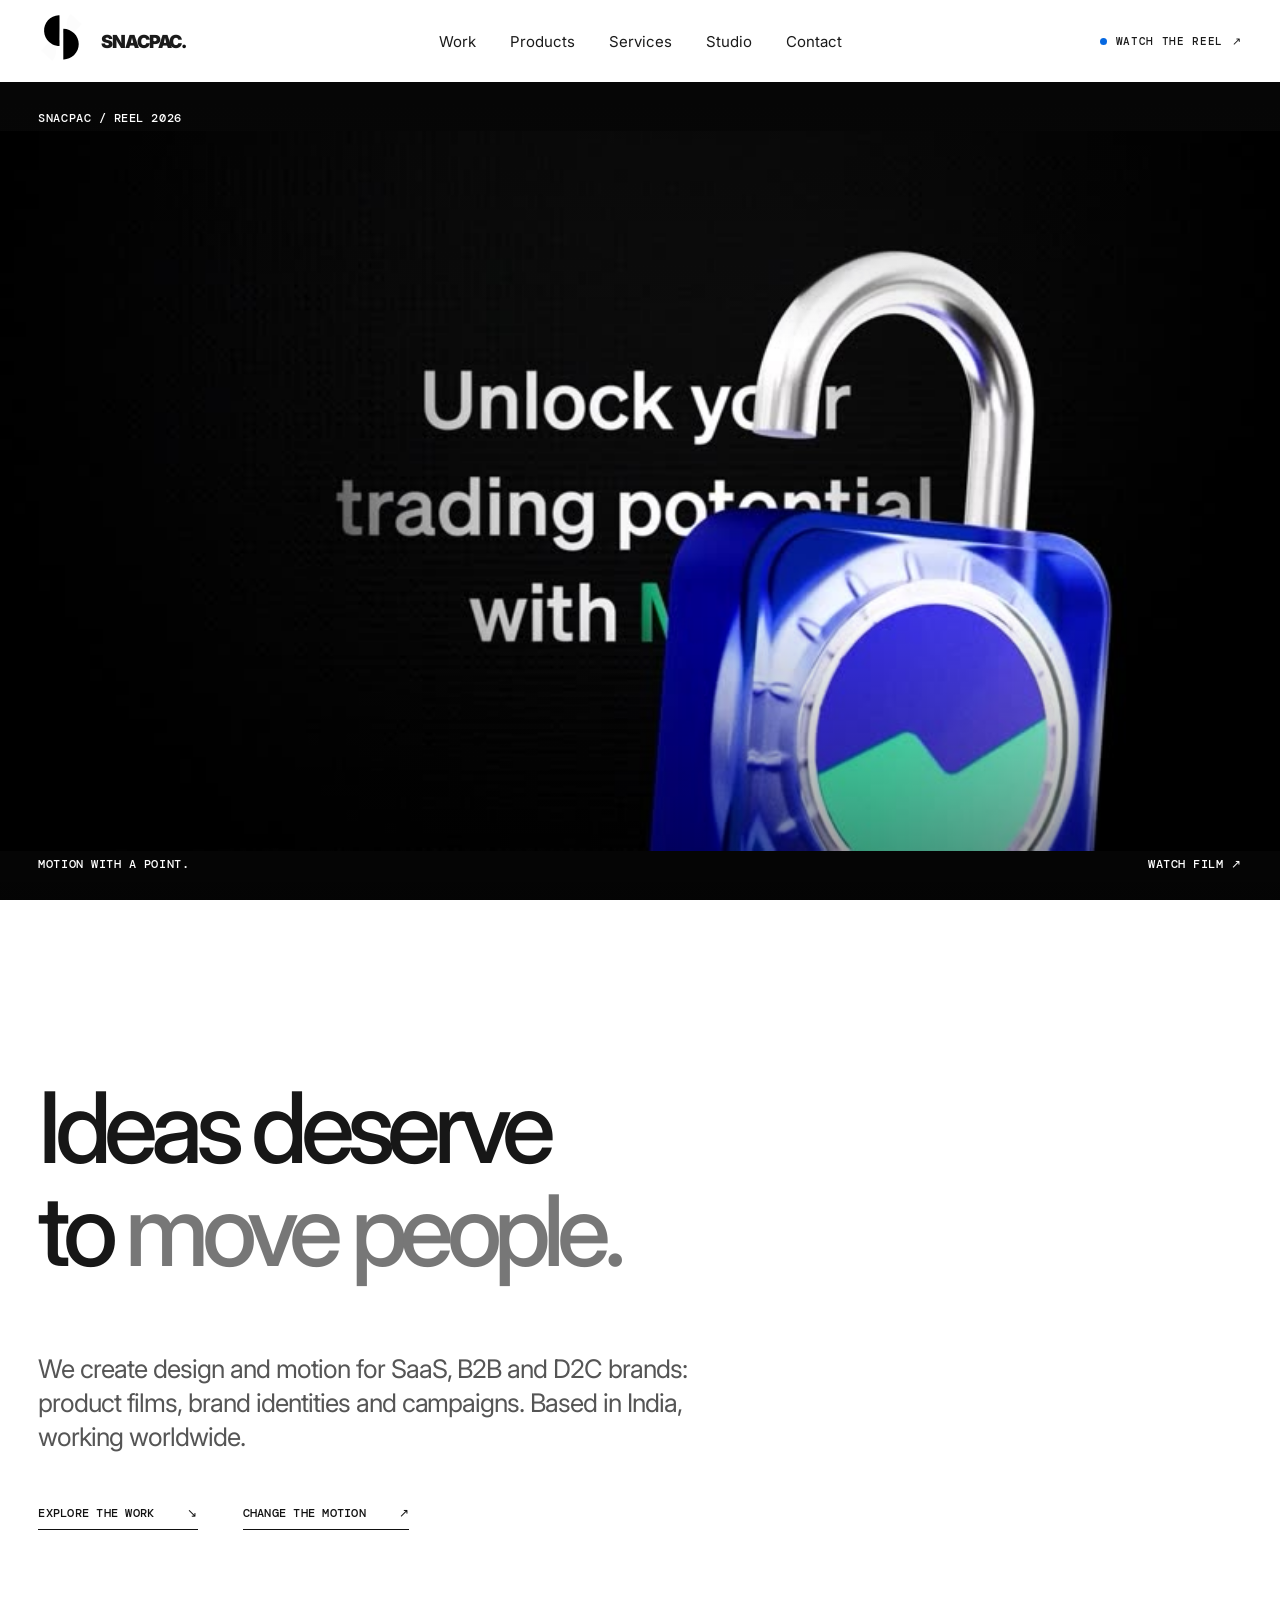
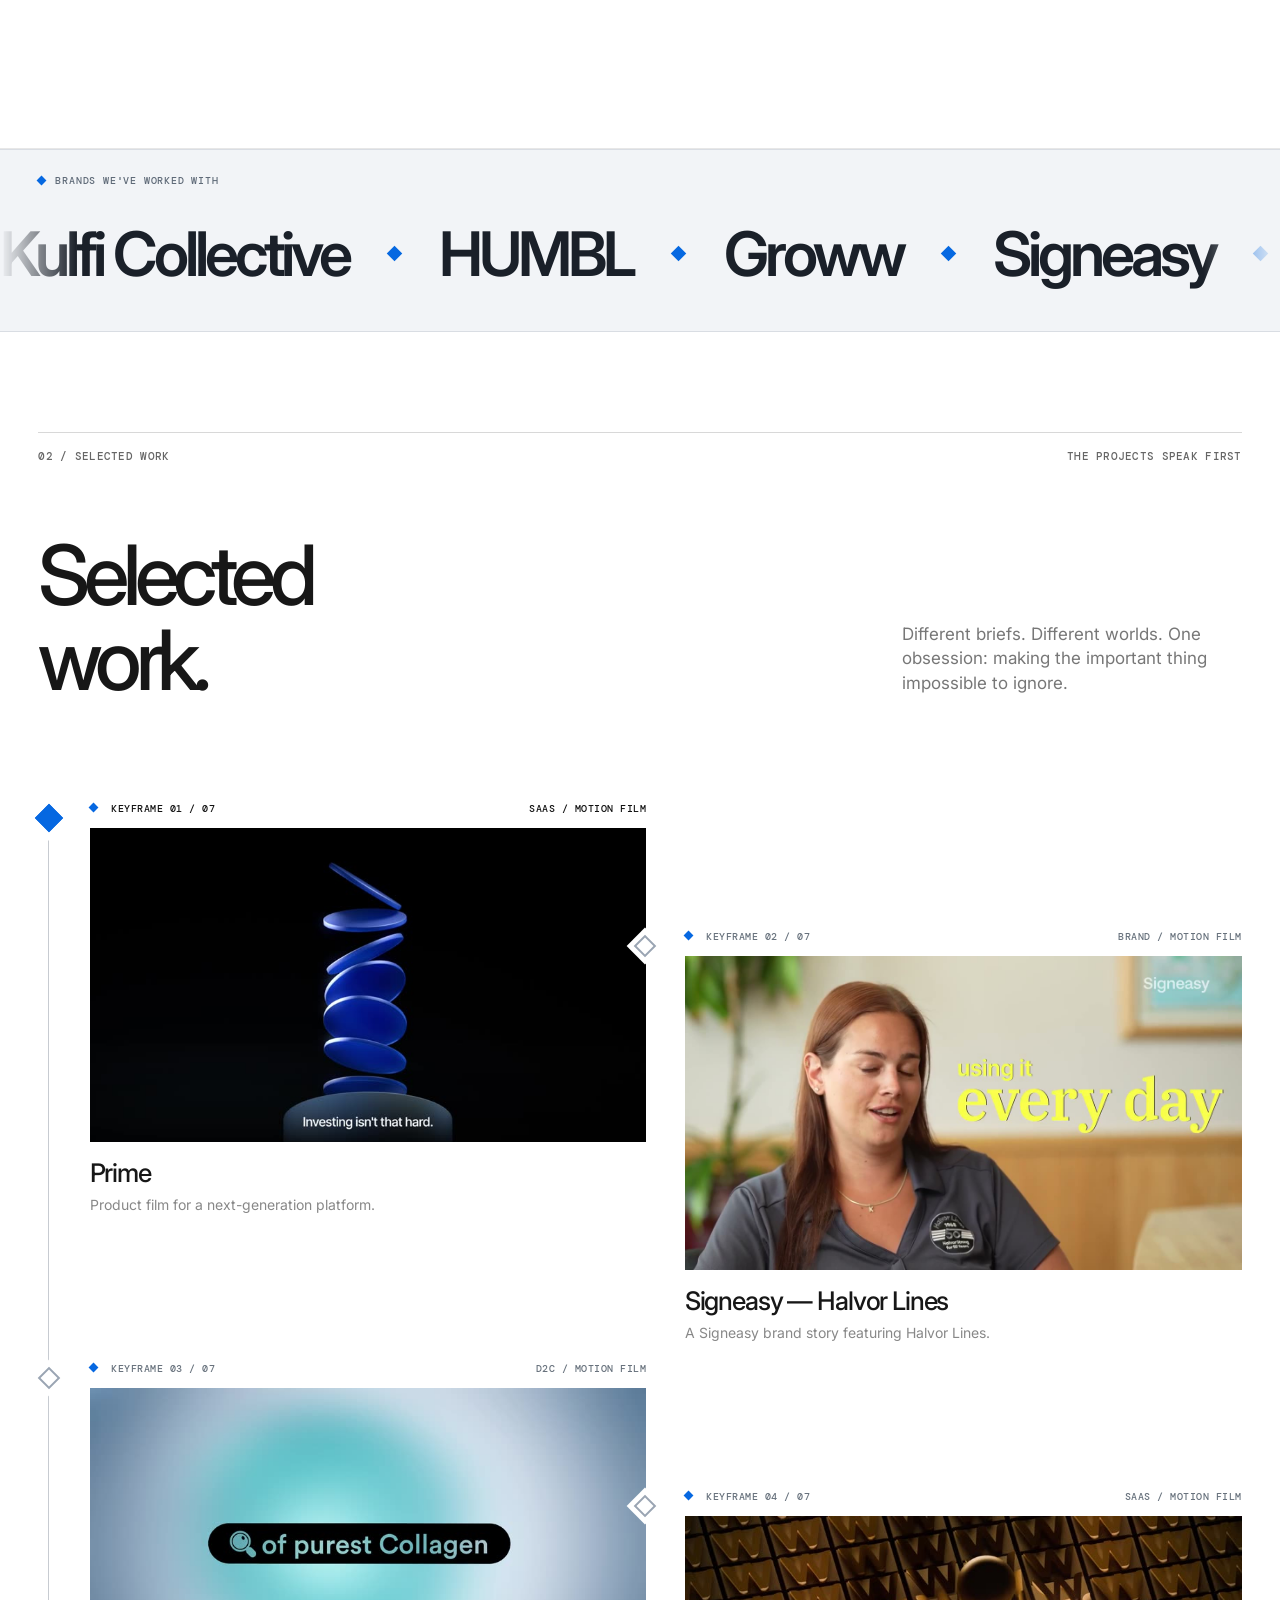
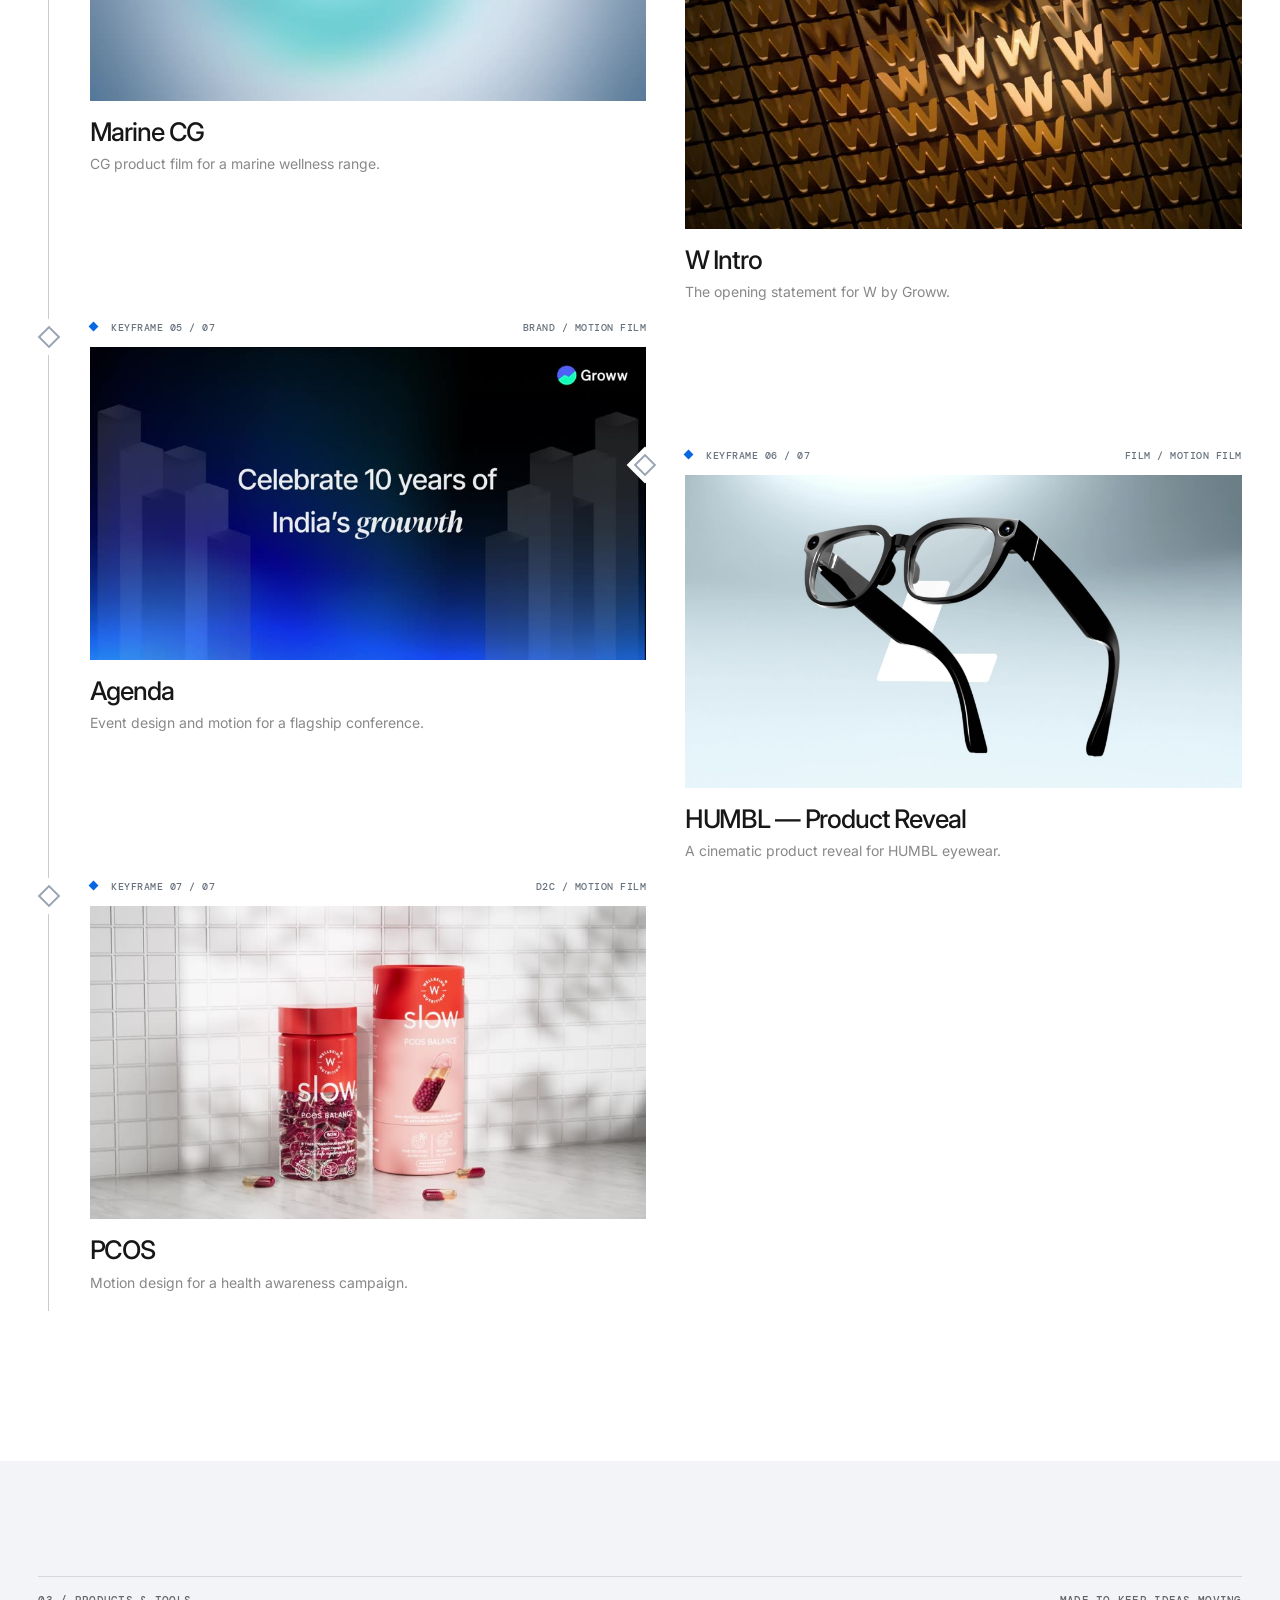
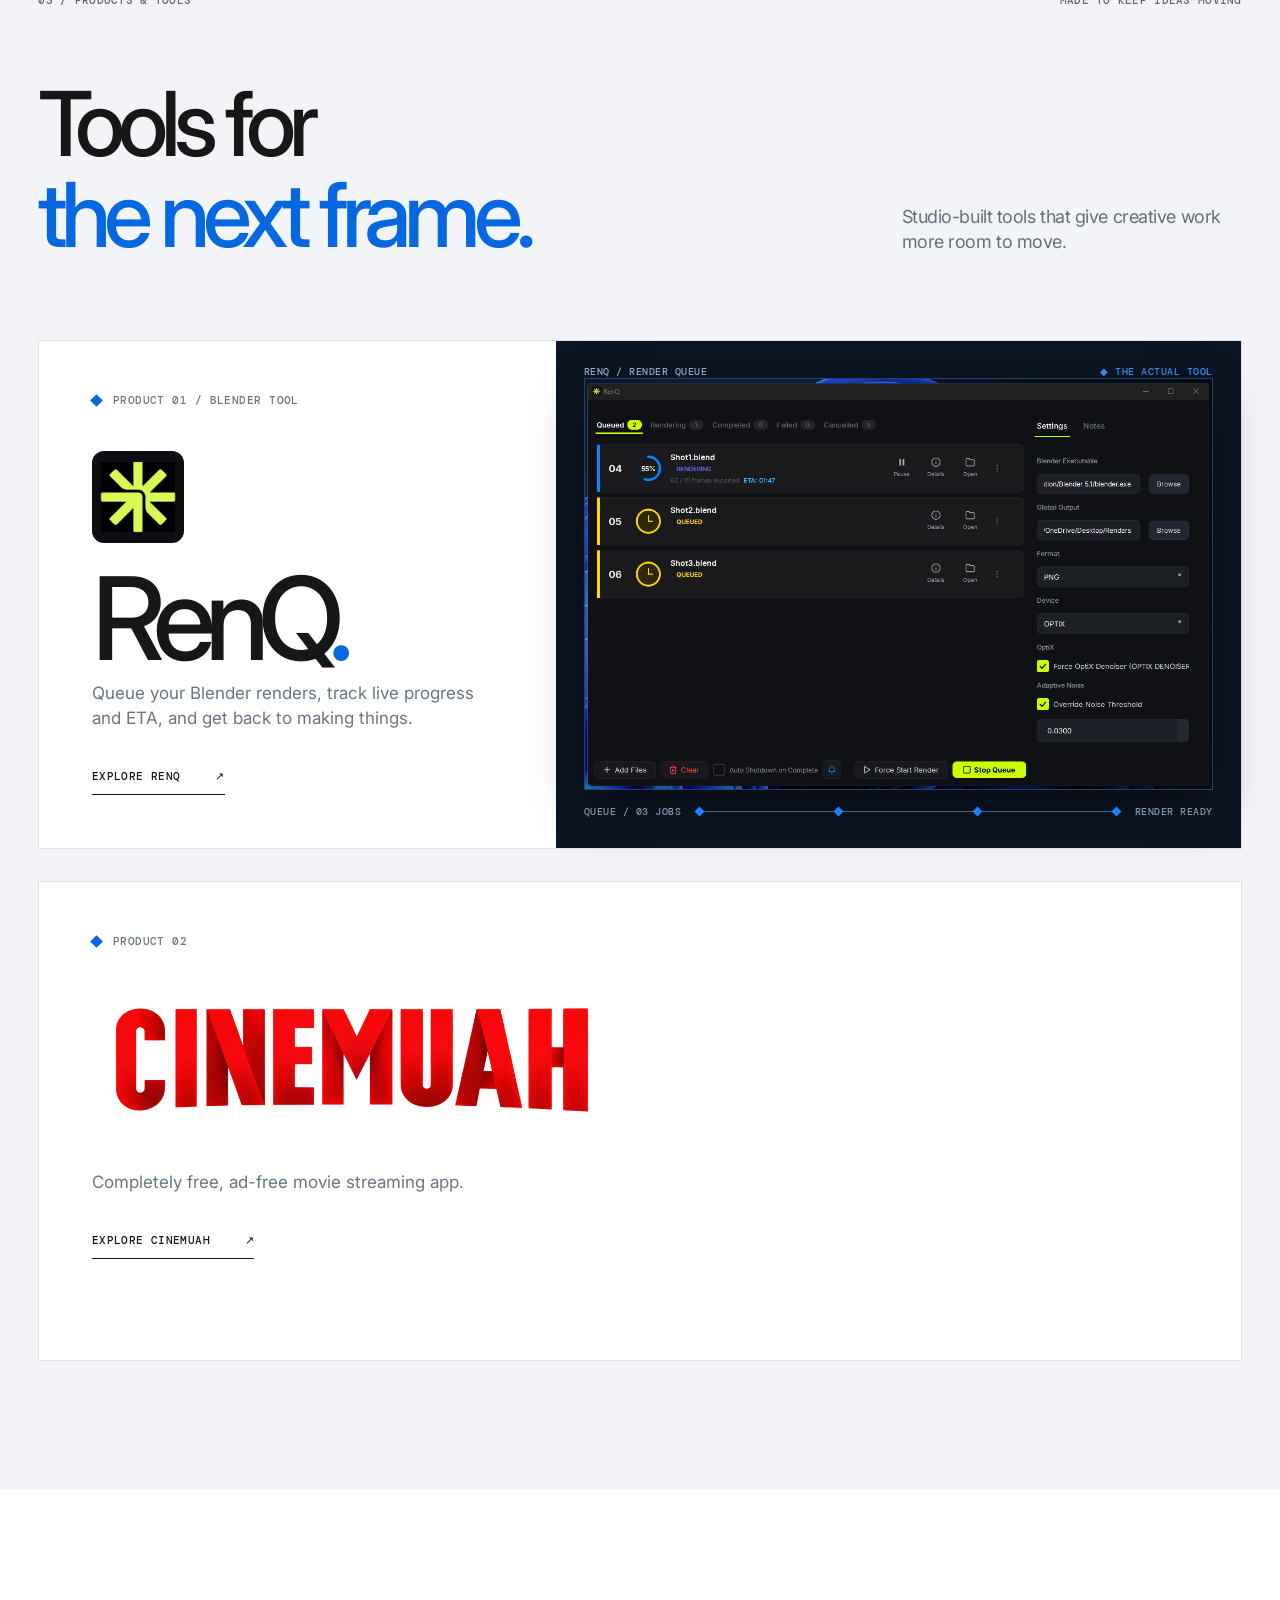
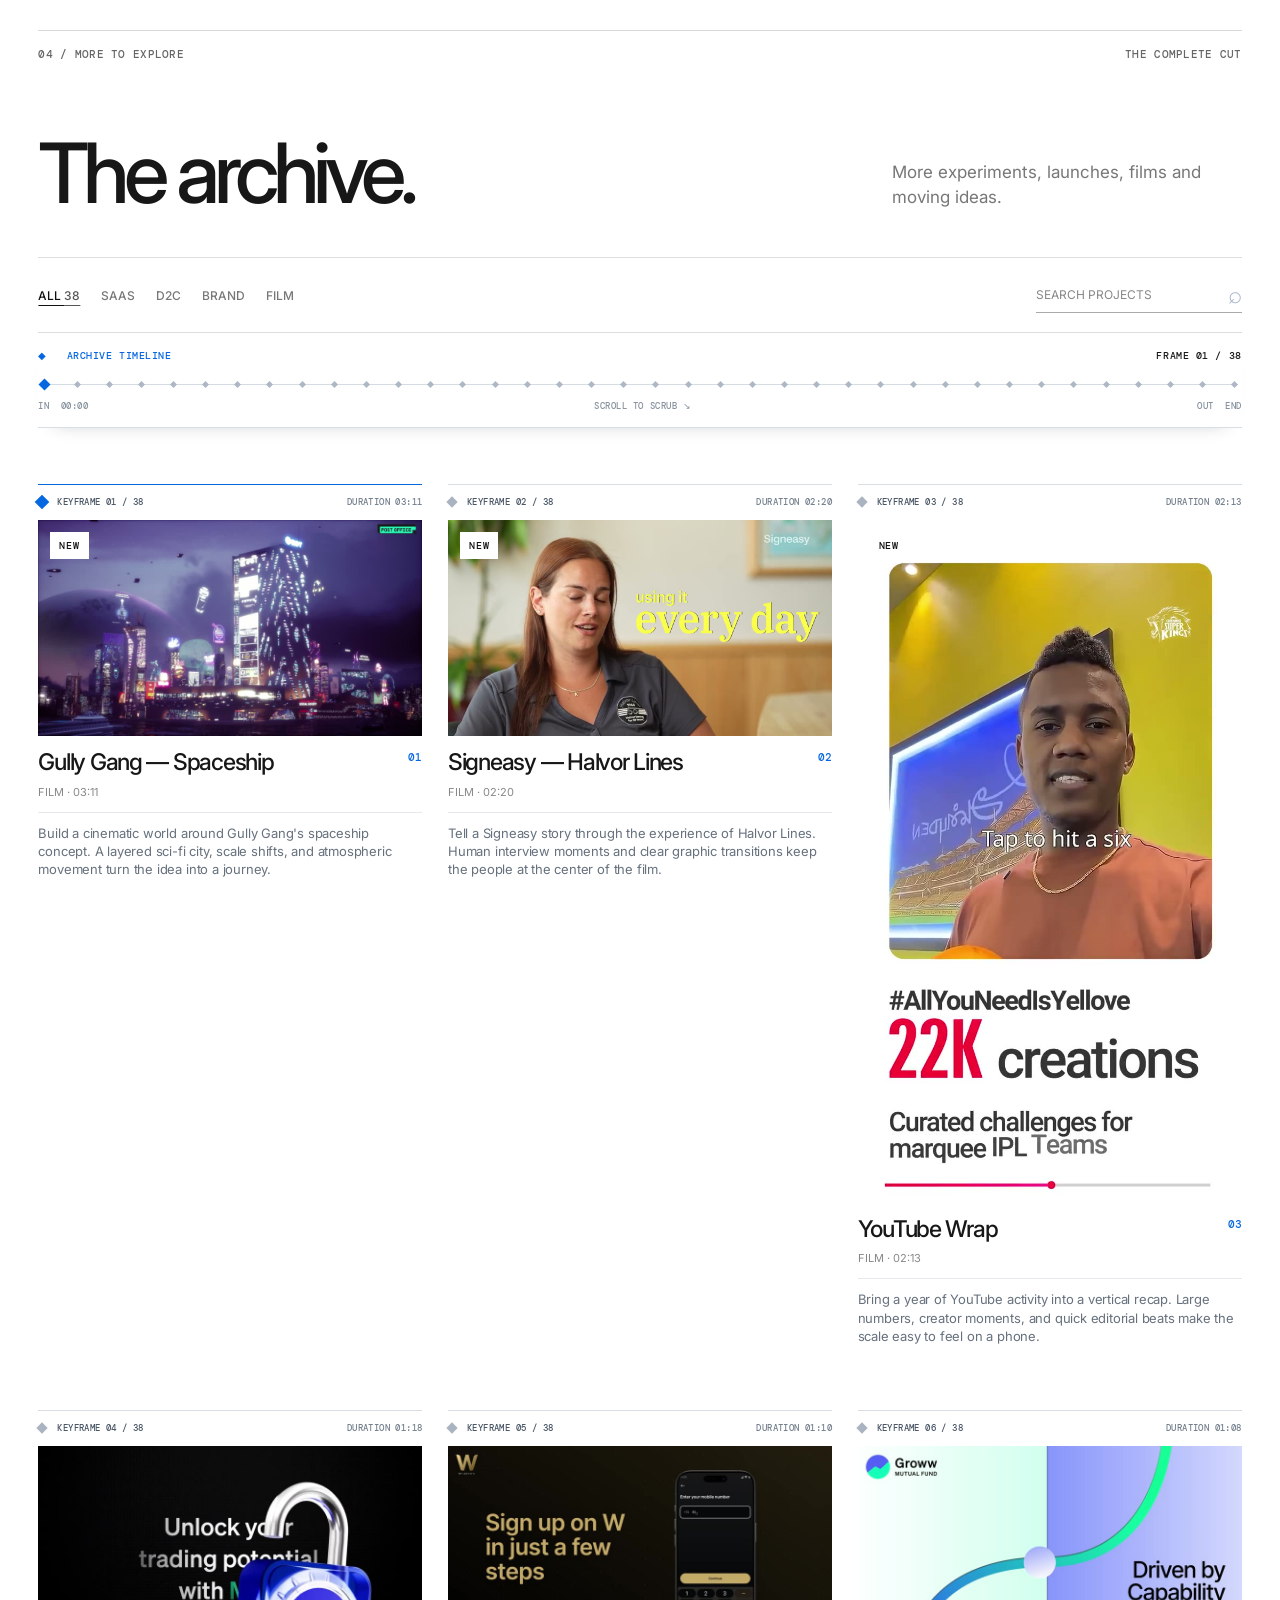
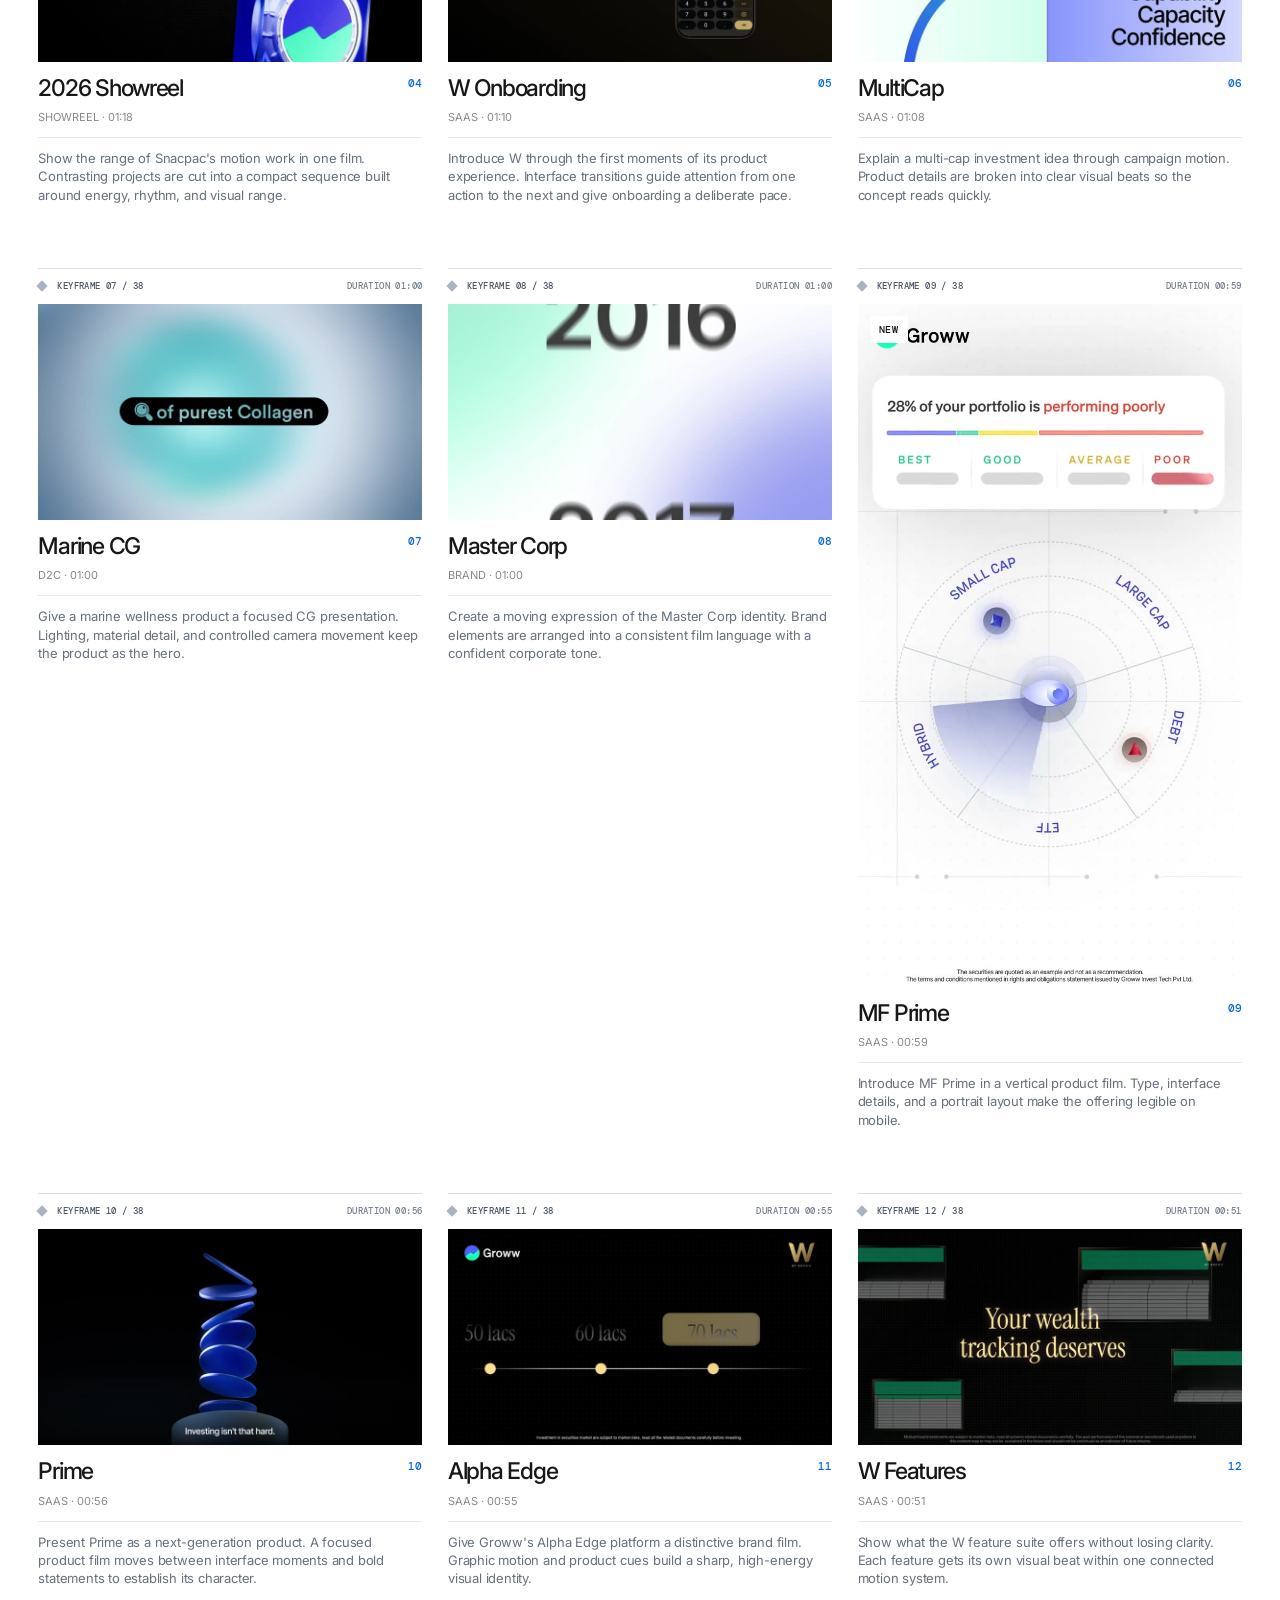
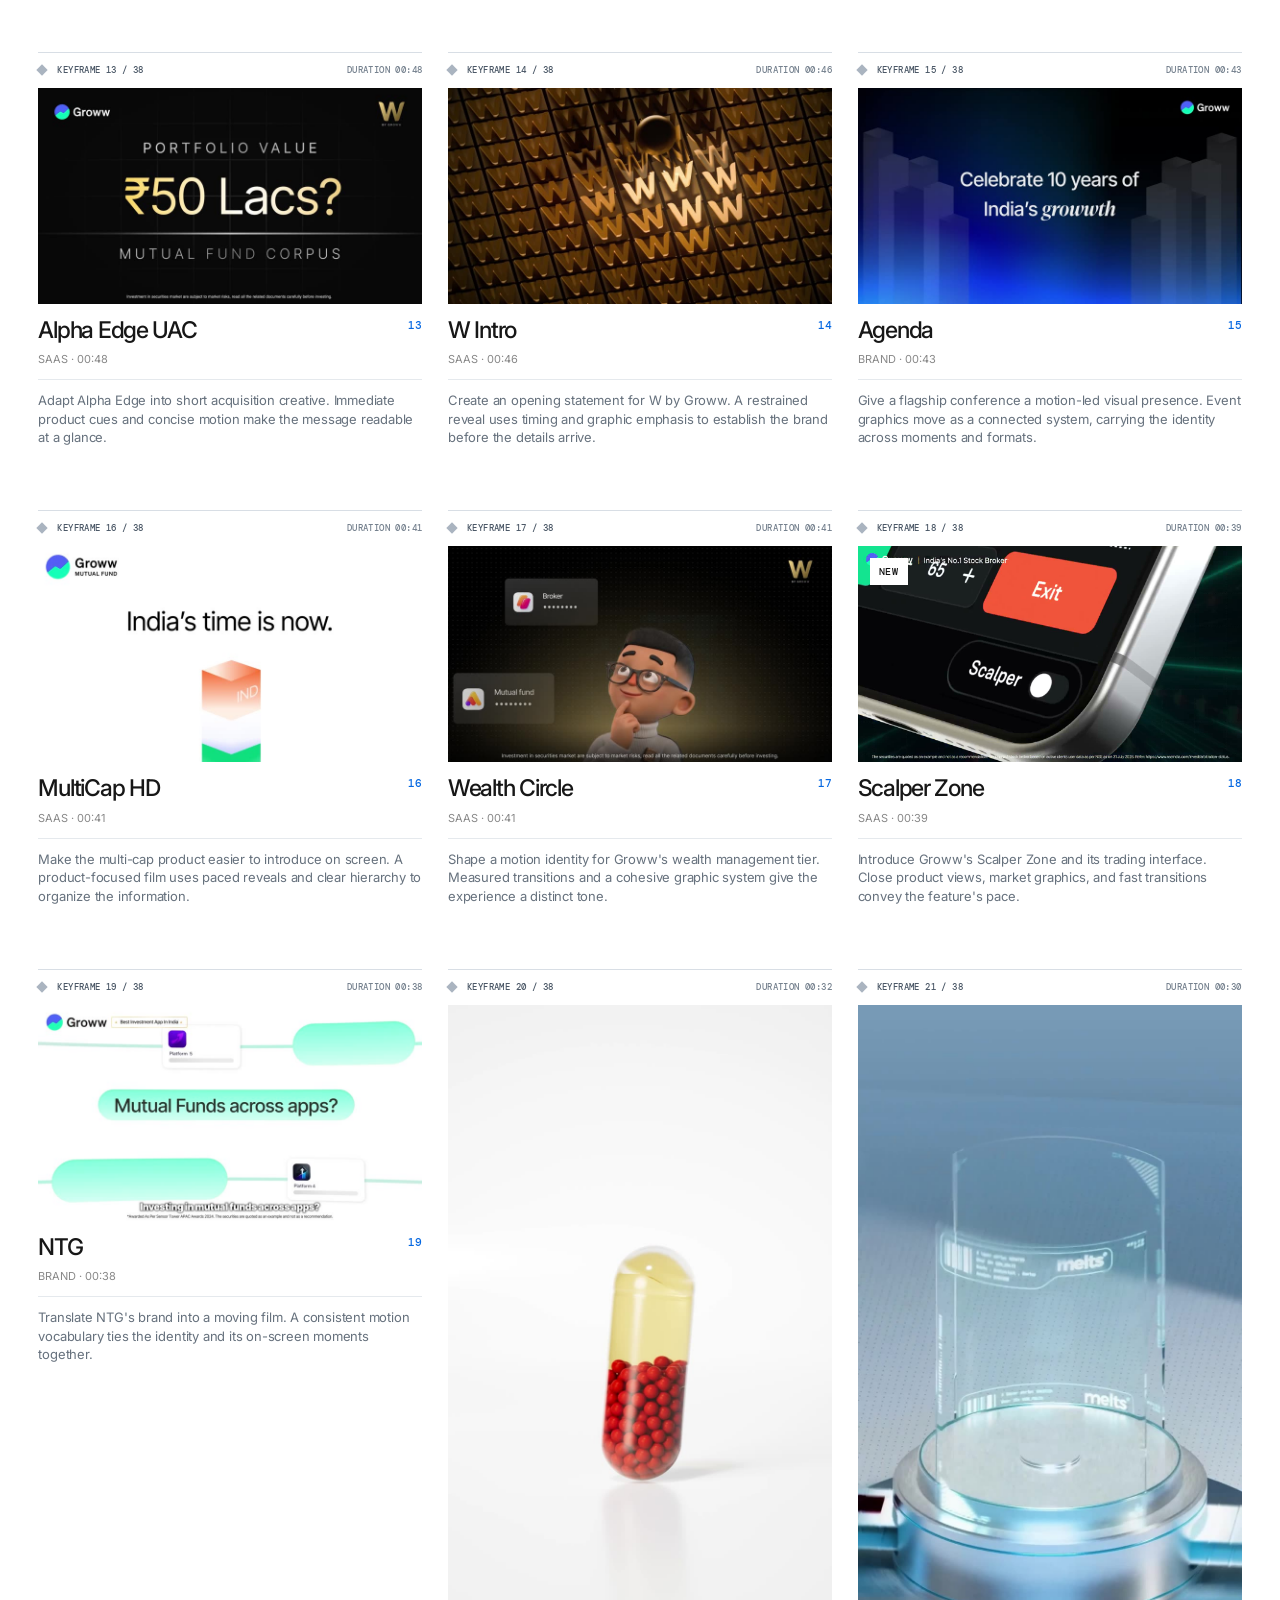
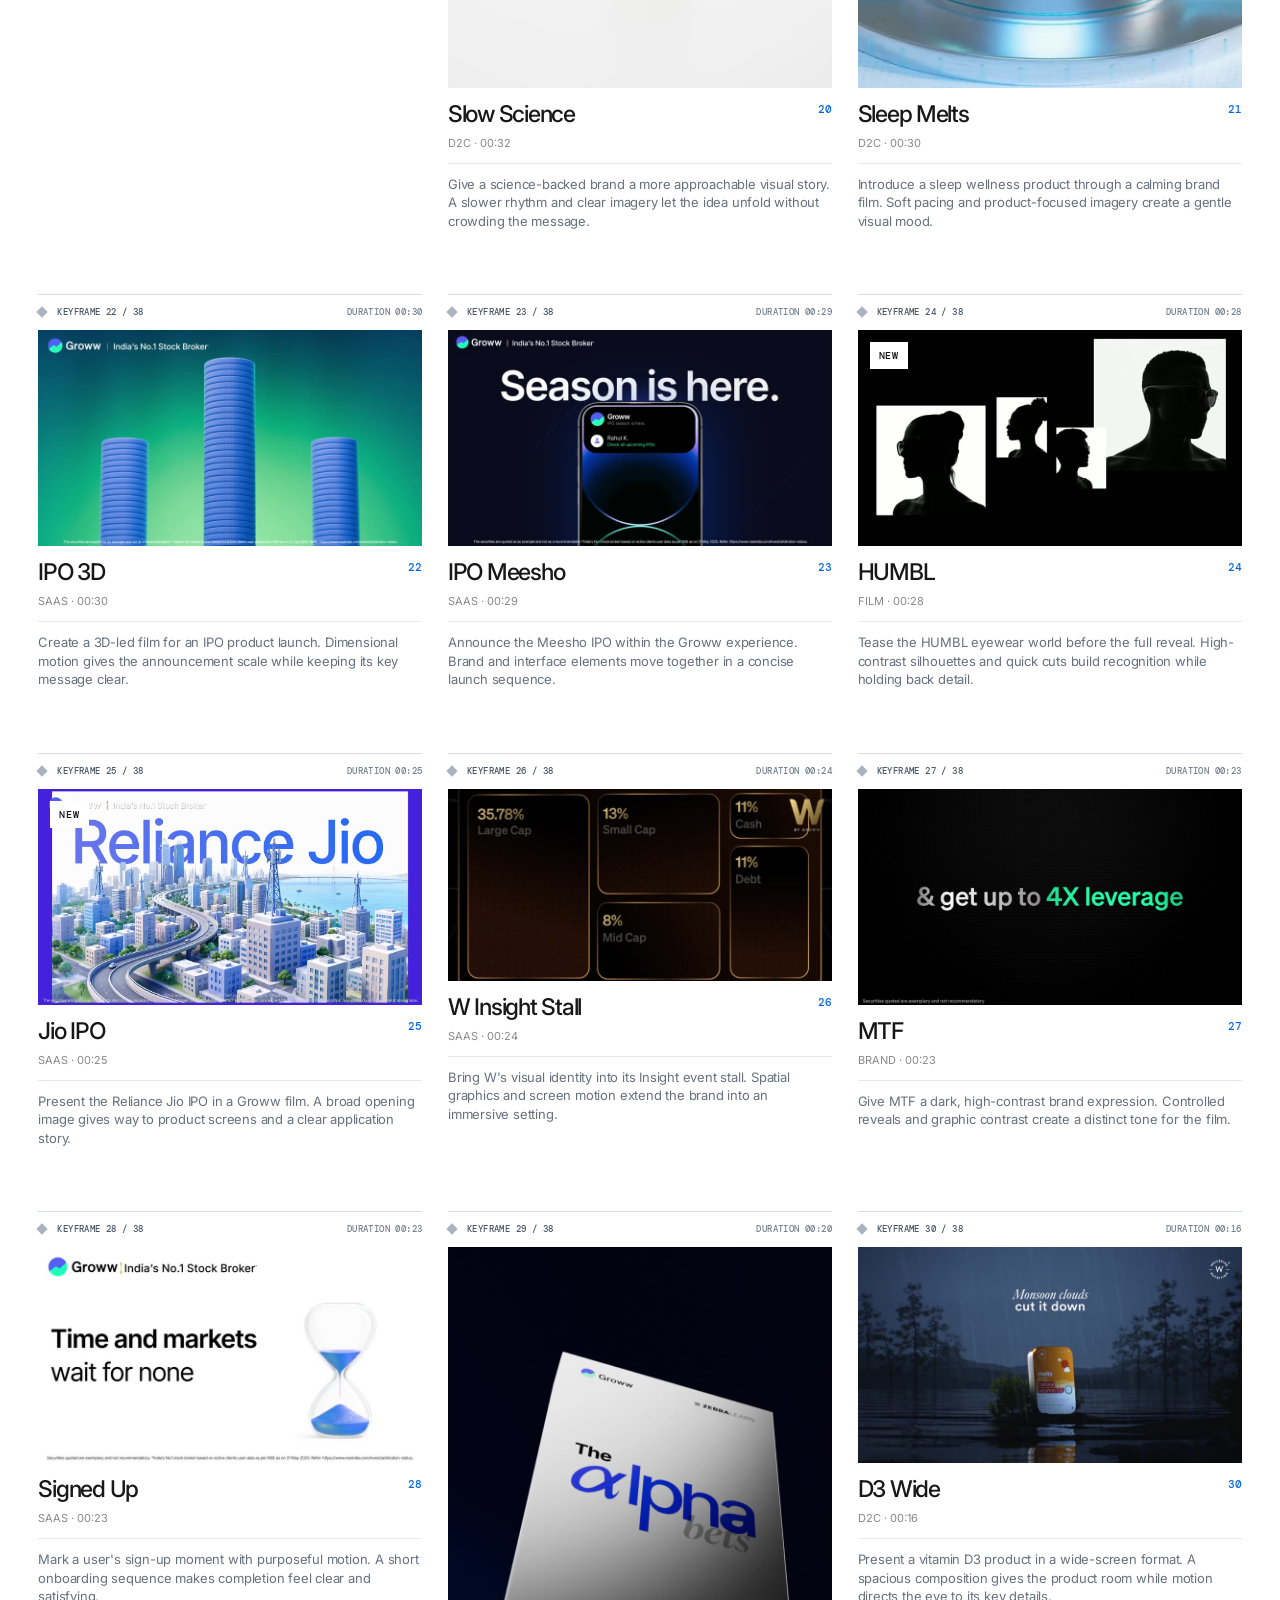
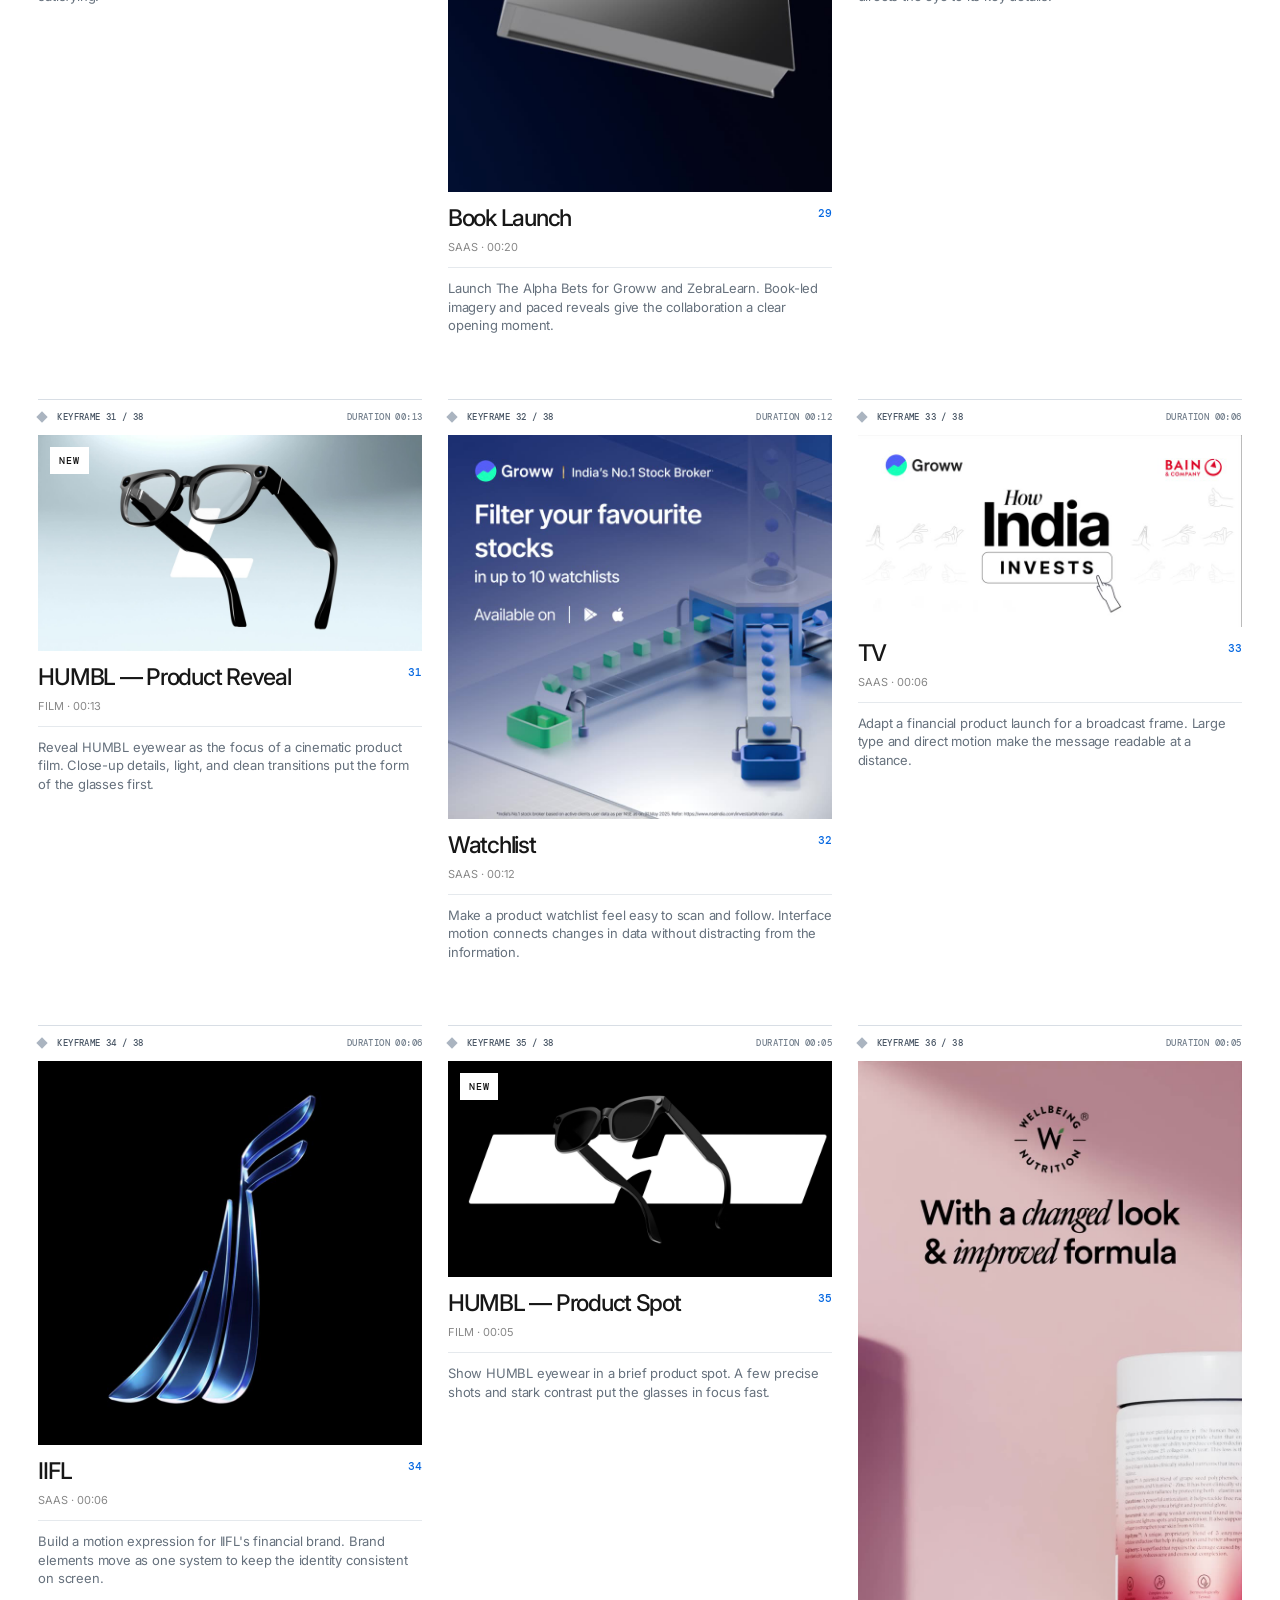
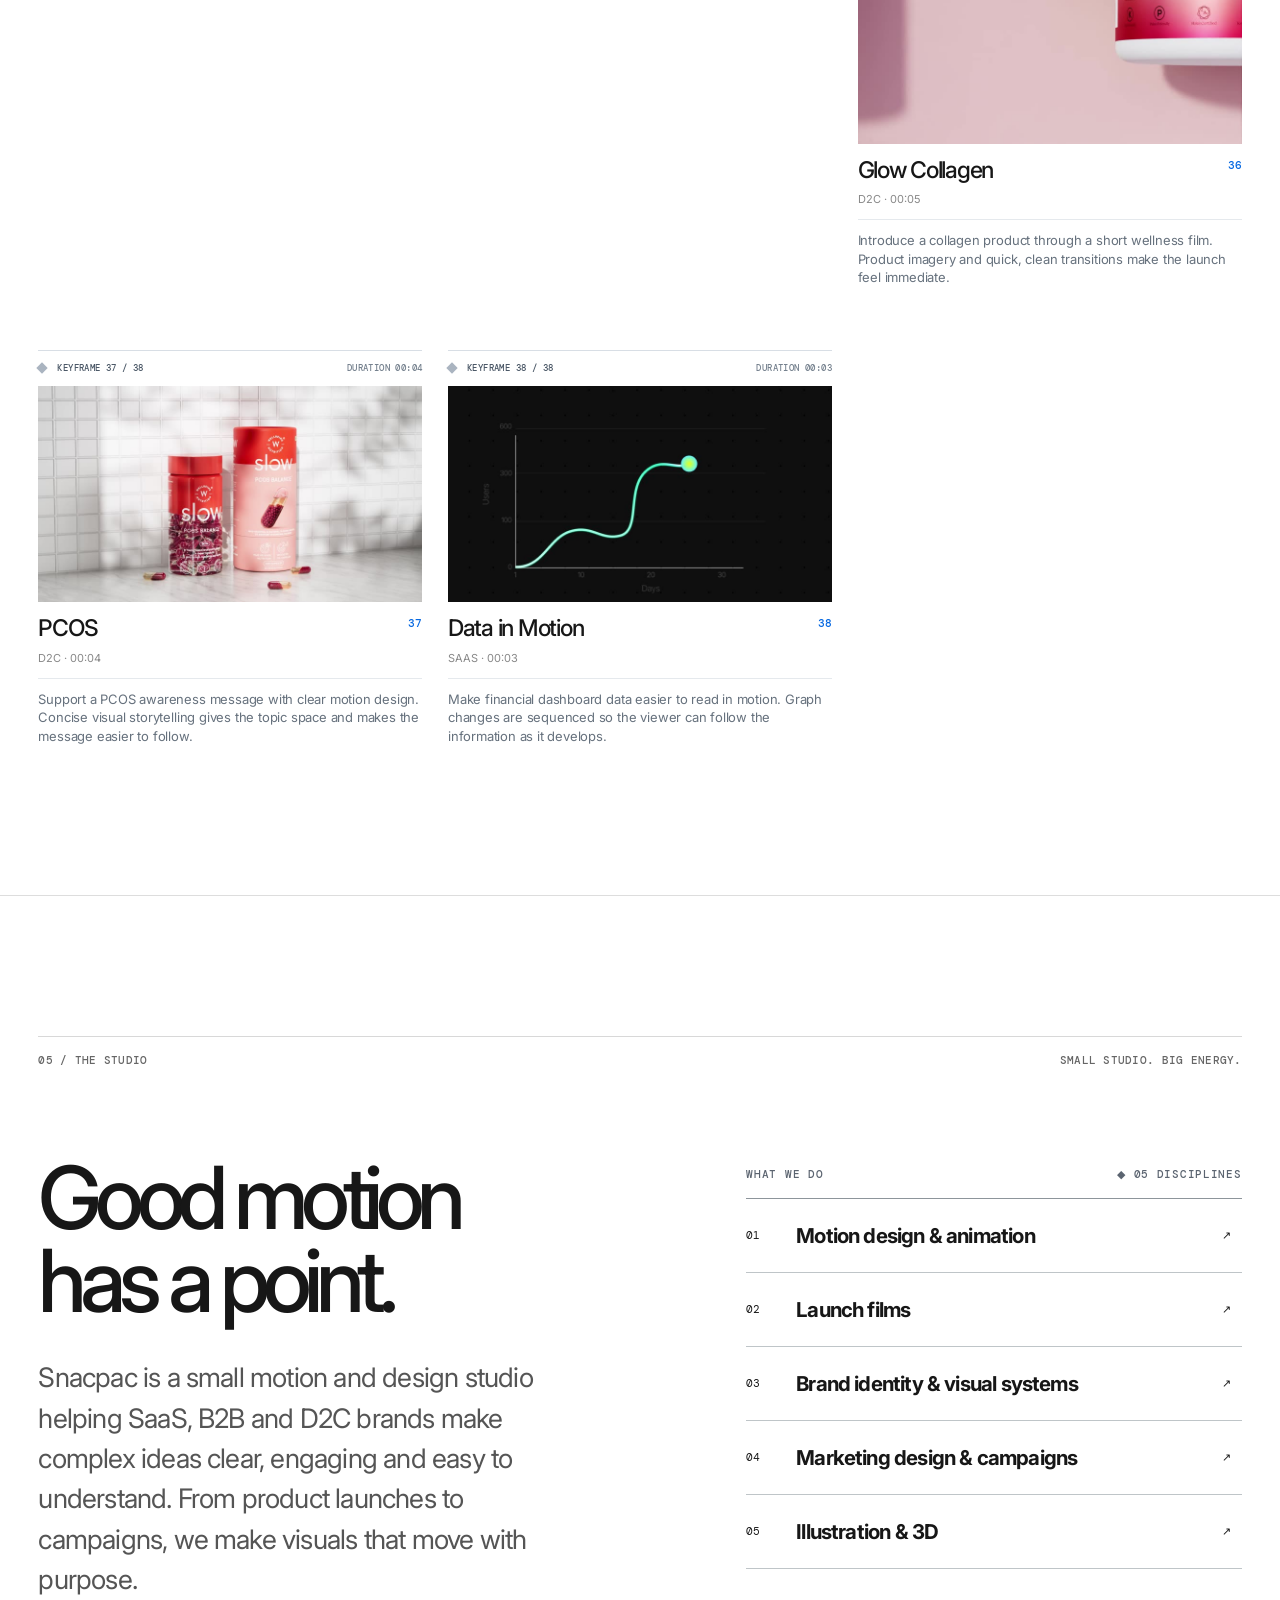
==== commit 875ff22d: "Remove duplicate Cinemuah text beneath the logo" ====
--- a/index.html
+++ b/index.html
@@ -158,7 +158,7 @@
         <div class="product-visual"><div class="product-visual-top" aria-hidden="true"><span>RENQ / RENDER QUEUE</span><span>◆ THE ACTUAL TOOL</span></div><img class="product-screenshot" src="assets/renq-interface.png" alt="RenQ app interface showing three Blender render jobs, live progress, and render settings" loading="lazy" decoding="async"><div class="product-timeline" aria-hidden="true"><span>QUEUE / 03 JOBS</span><span class="product-timeline-rail"><i></i><i></i><i></i><i></i></span><span>RENDER READY</span></div></div>
       </div>
       <div class="product-card cinemuah-card">
-        <div class="product-card-copy"><span class="product-eyebrow"><i class="key-diamond" aria-hidden="true"></i> PRODUCT 02</span><img class="cinemuah-logo" src="assets/cinemuah-logo.webp" alt="Cinemuah logo" width="2000" height="650" loading="lazy" decoding="async"><h3>Cinemuah<span>.</span></h3><p>Completely free, ad-free movie streaming app.</p><a class="product-link" href="https://www.cinemuah.com/" target="_blank" rel="noopener noreferrer" aria-label="Visit Cinemuah (opens in a new tab)">EXPLORE CINEMUAH <span>↗</span></a></div>
+        <div class="product-card-copy"><span class="product-eyebrow"><i class="key-diamond" aria-hidden="true"></i> PRODUCT 02</span><img class="cinemuah-logo" src="assets/cinemuah-logo.webp" alt="Cinemuah logo" width="2000" height="650" loading="lazy" decoding="async"><p>Completely free, ad-free movie streaming app.</p><a class="product-link" href="https://www.cinemuah.com/" target="_blank" rel="noopener noreferrer" aria-label="Visit Cinemuah (opens in a new tab)">EXPLORE CINEMUAH <span>↗</span></a></div>
       </div>
     </section>
 
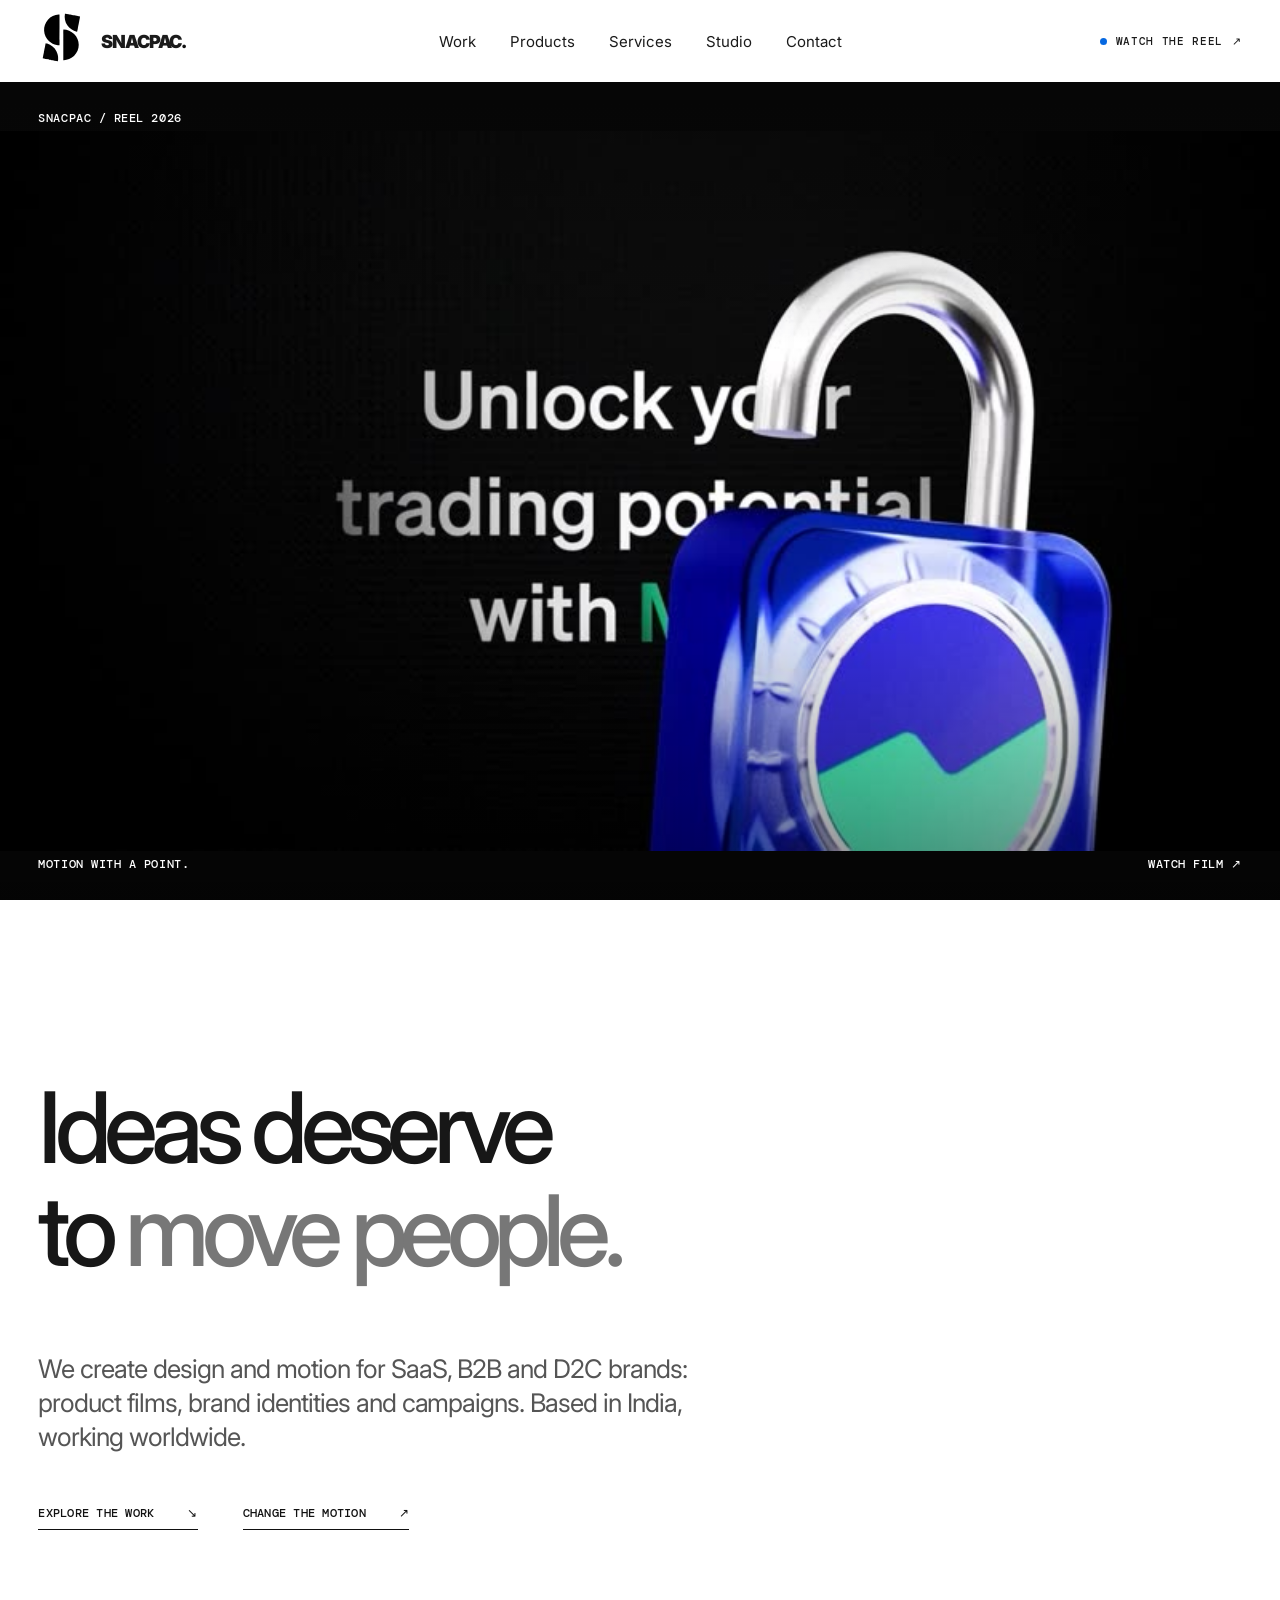
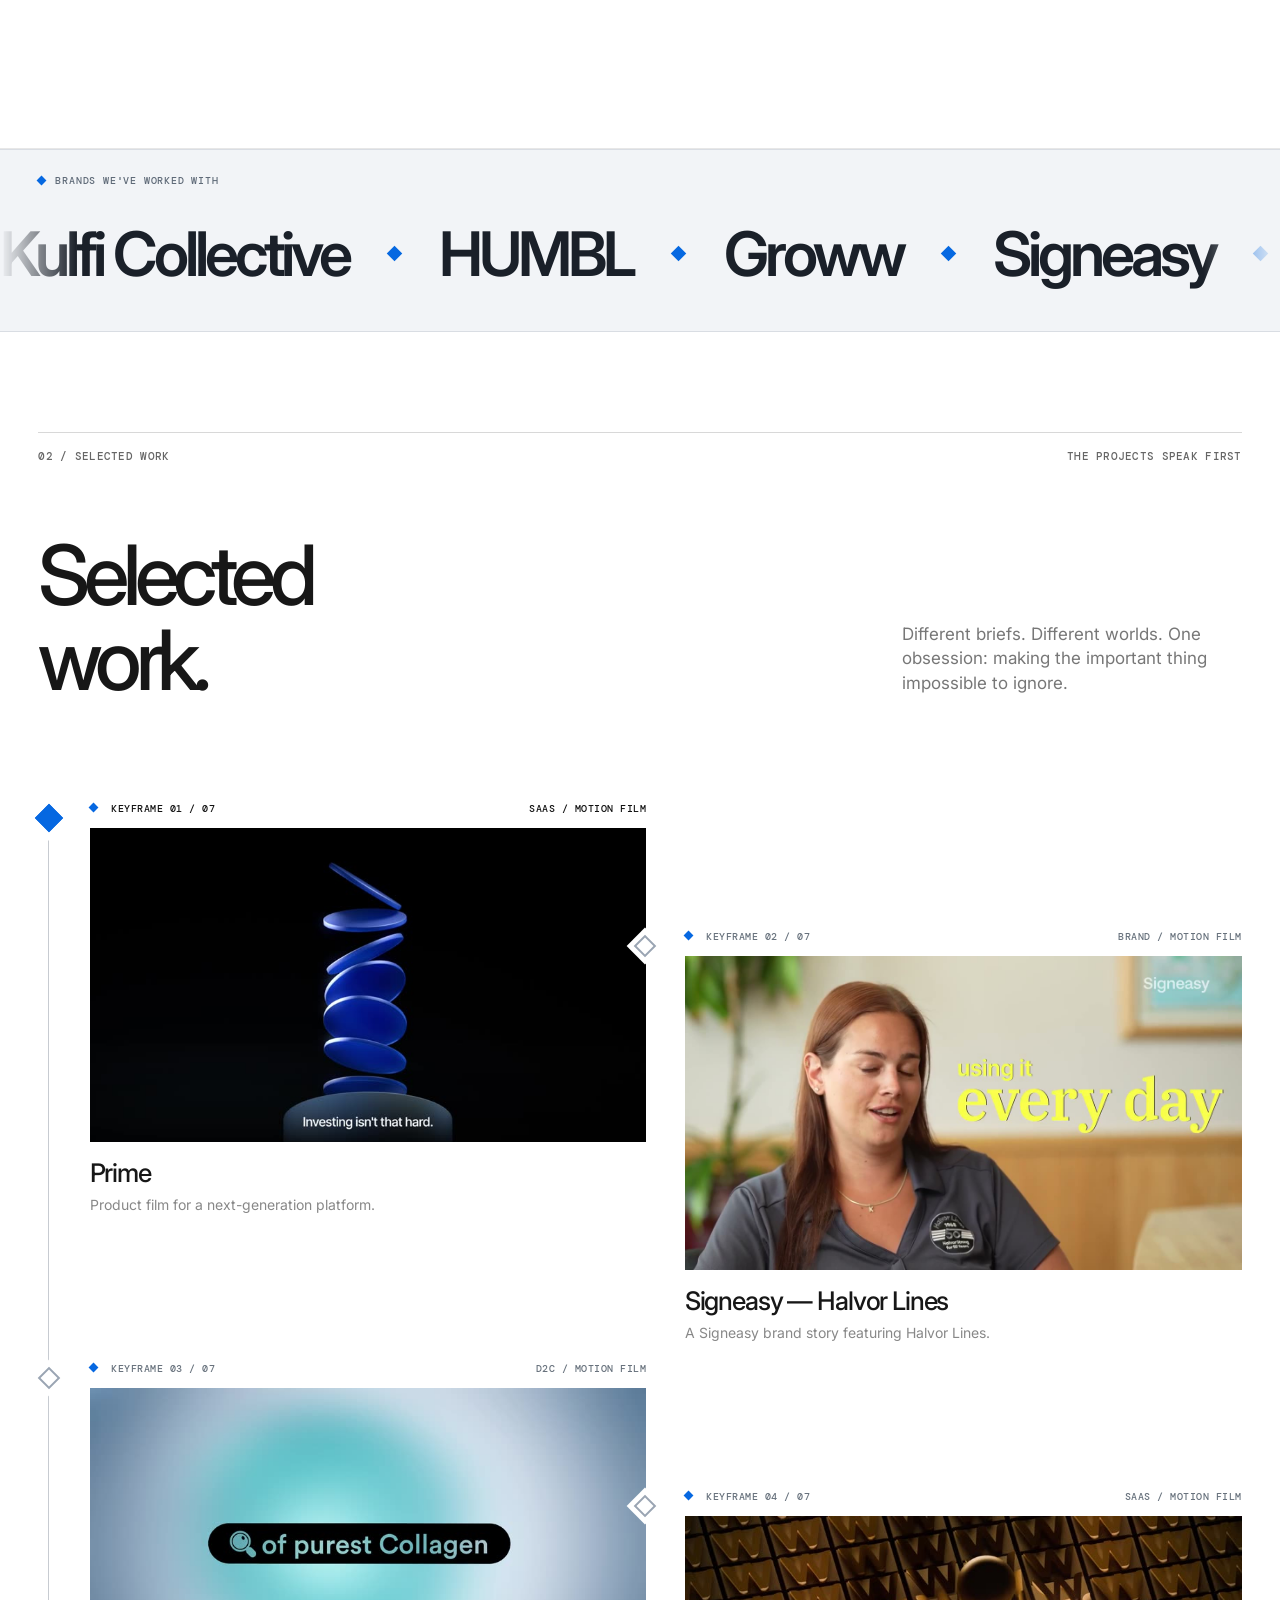
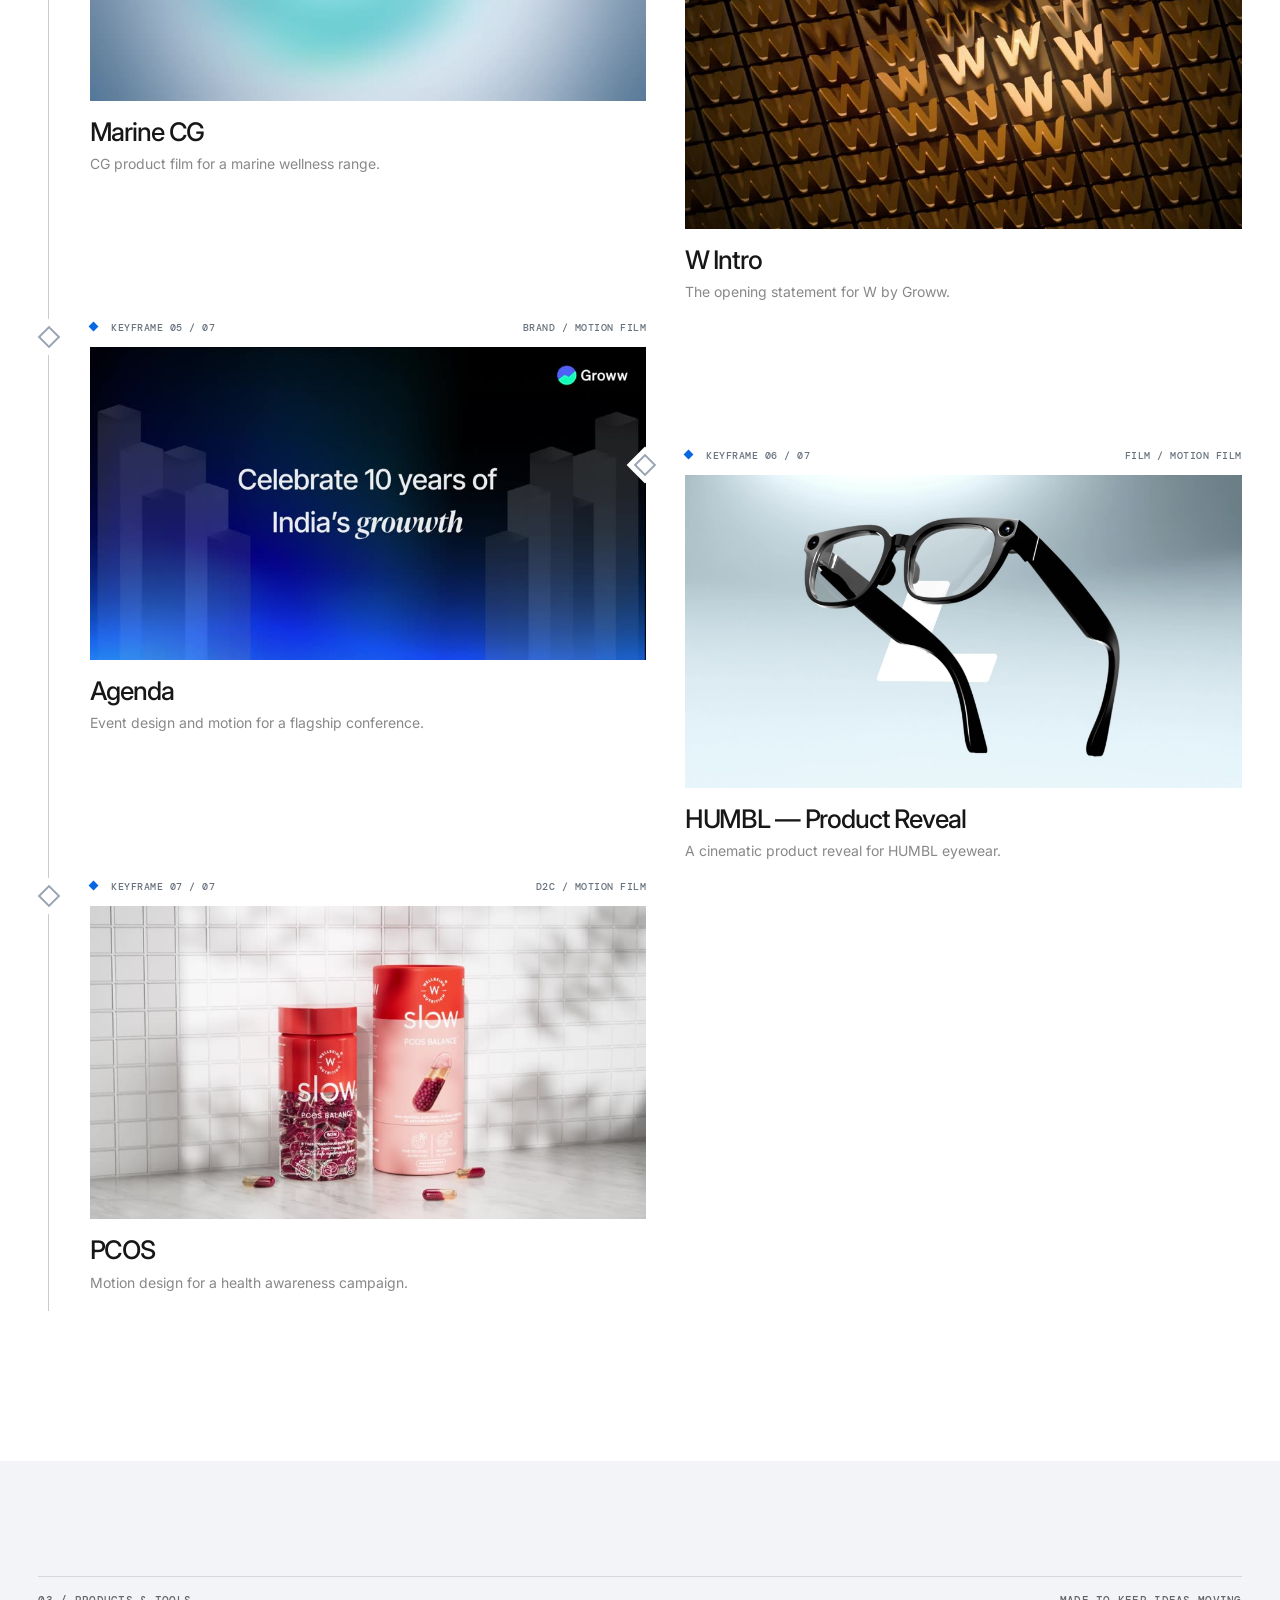
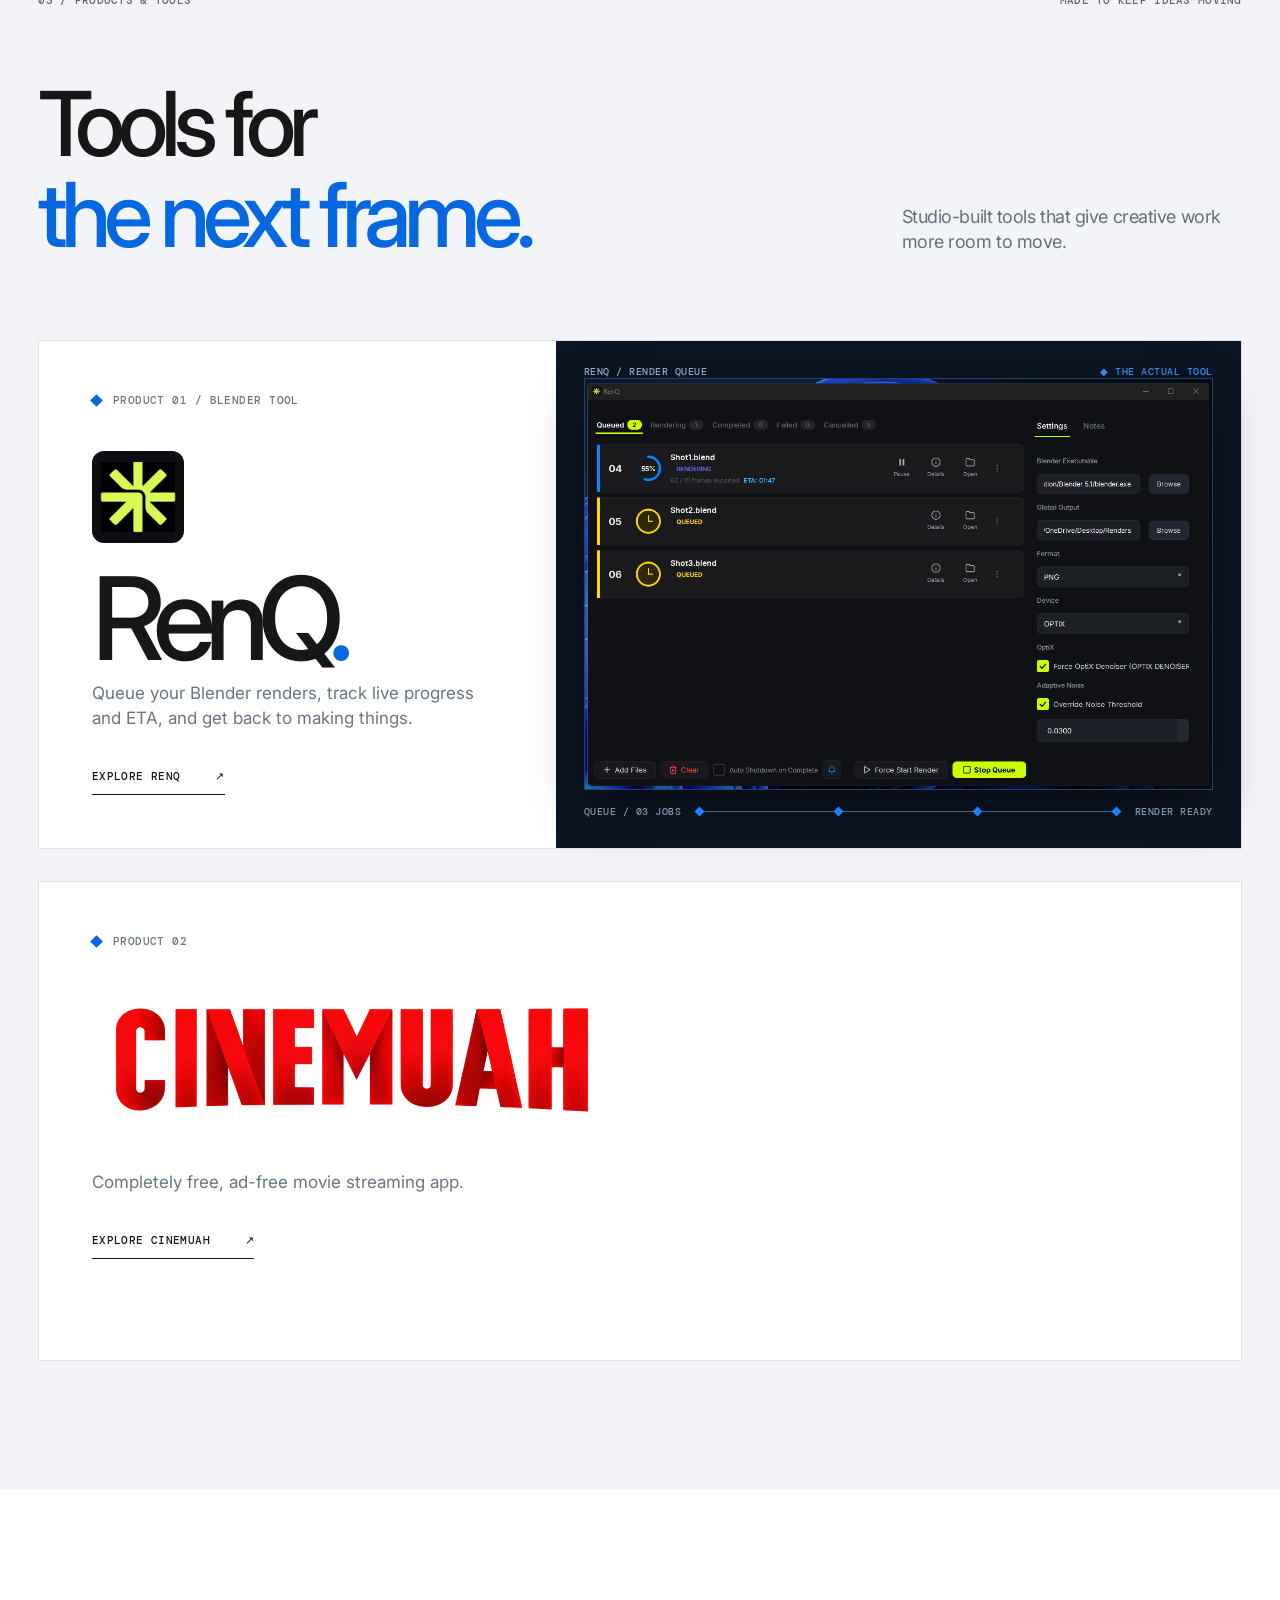
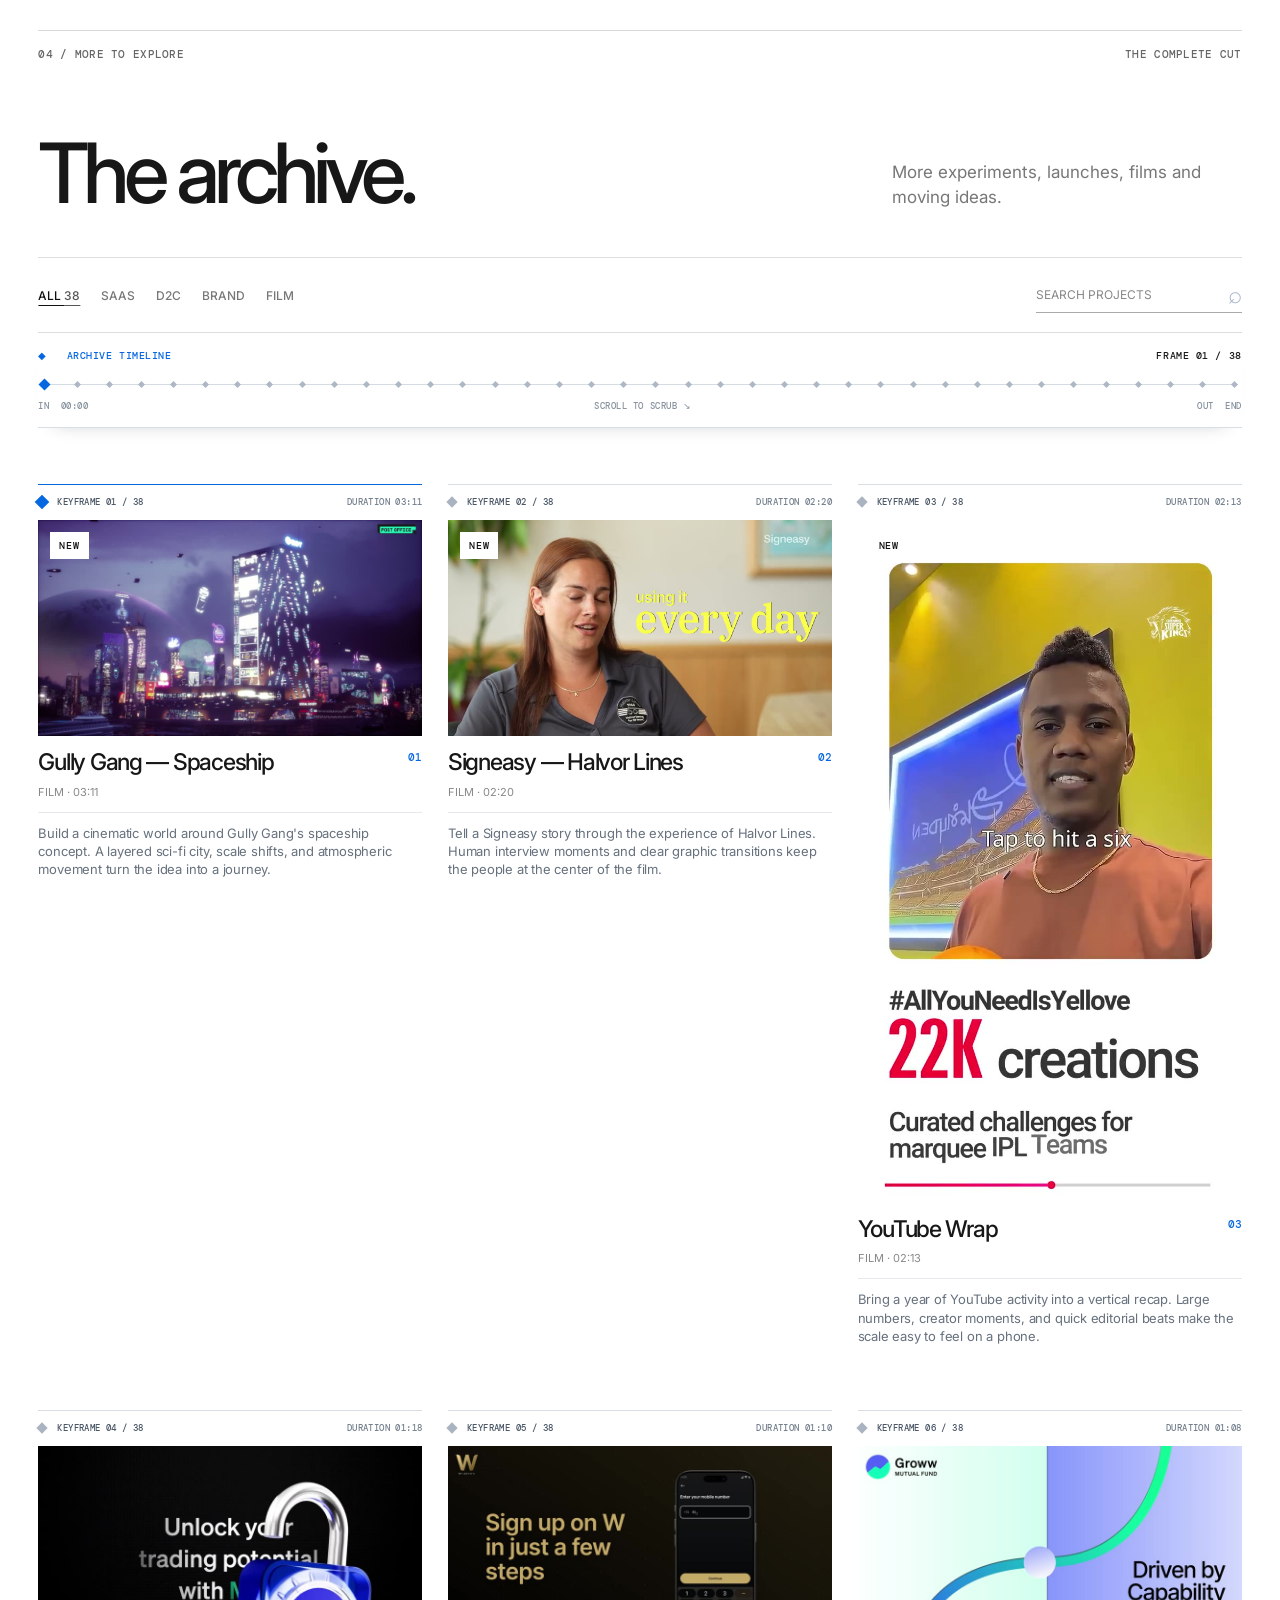
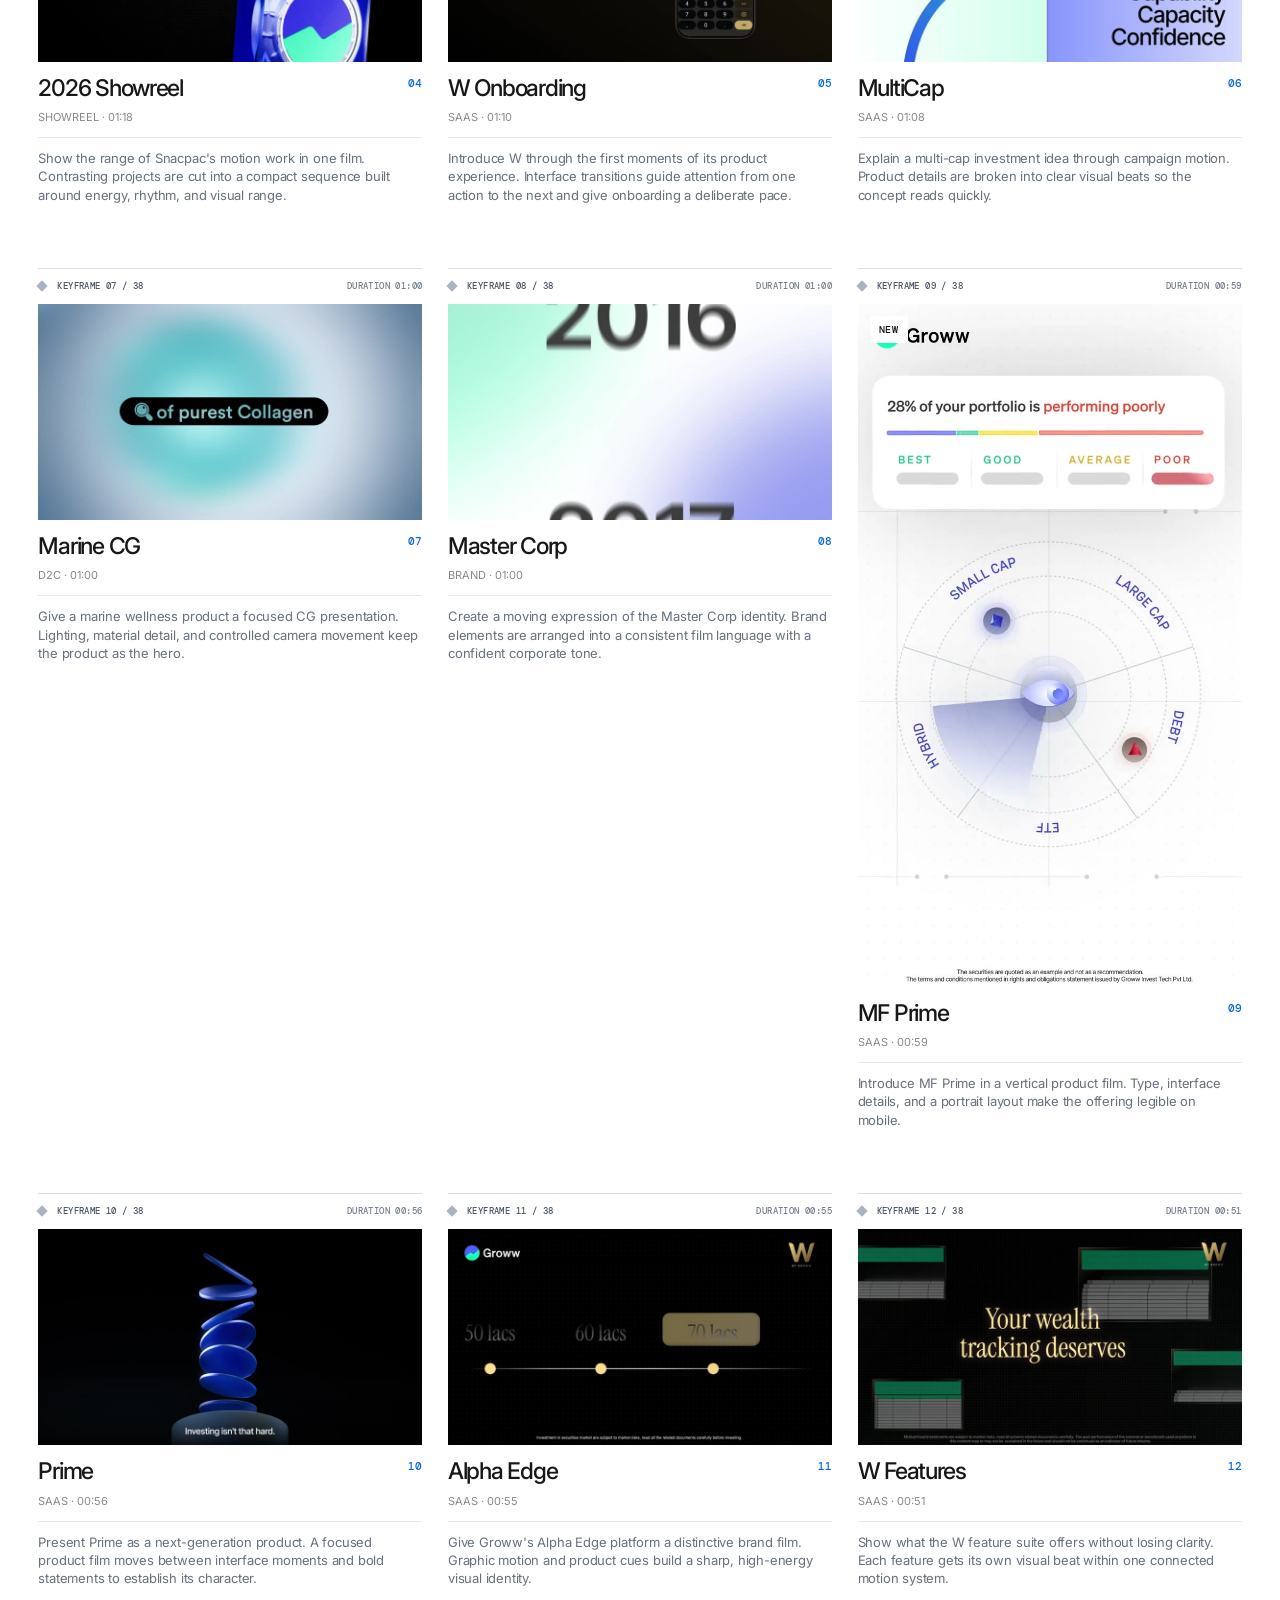
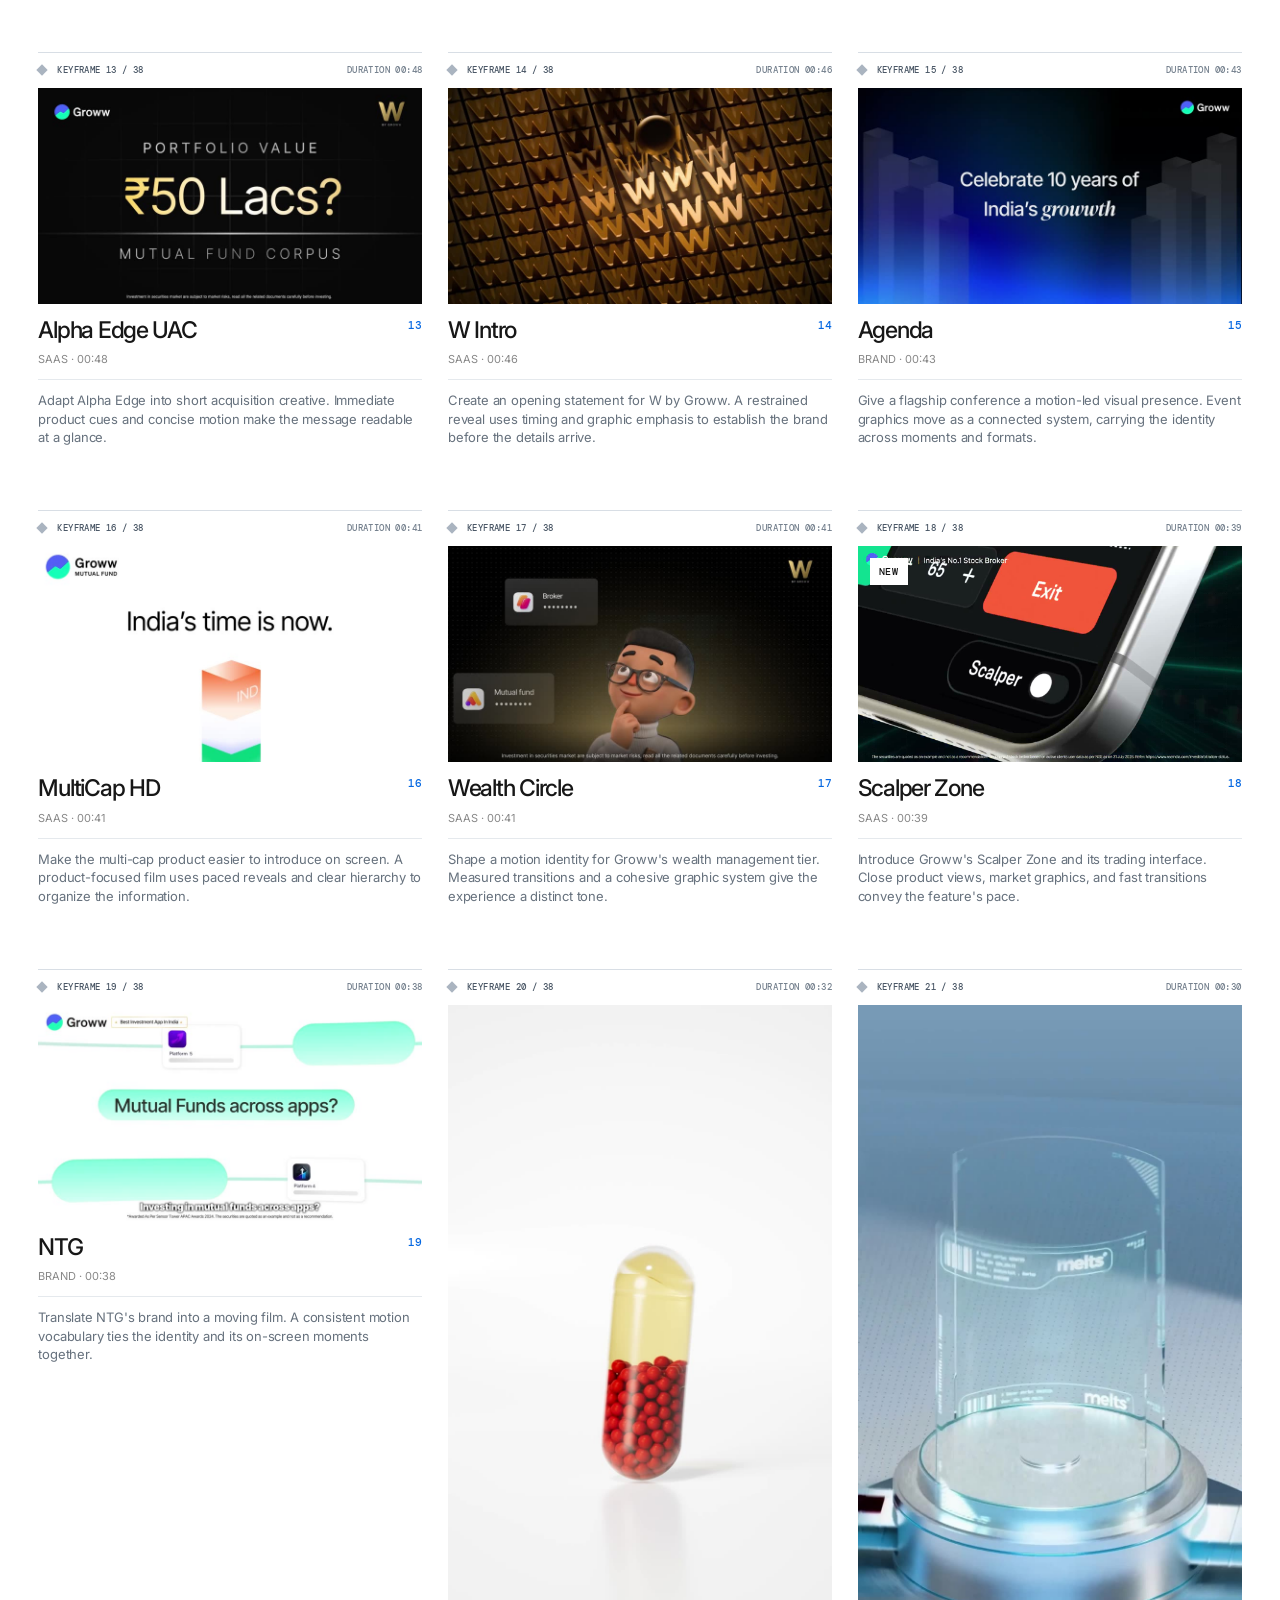
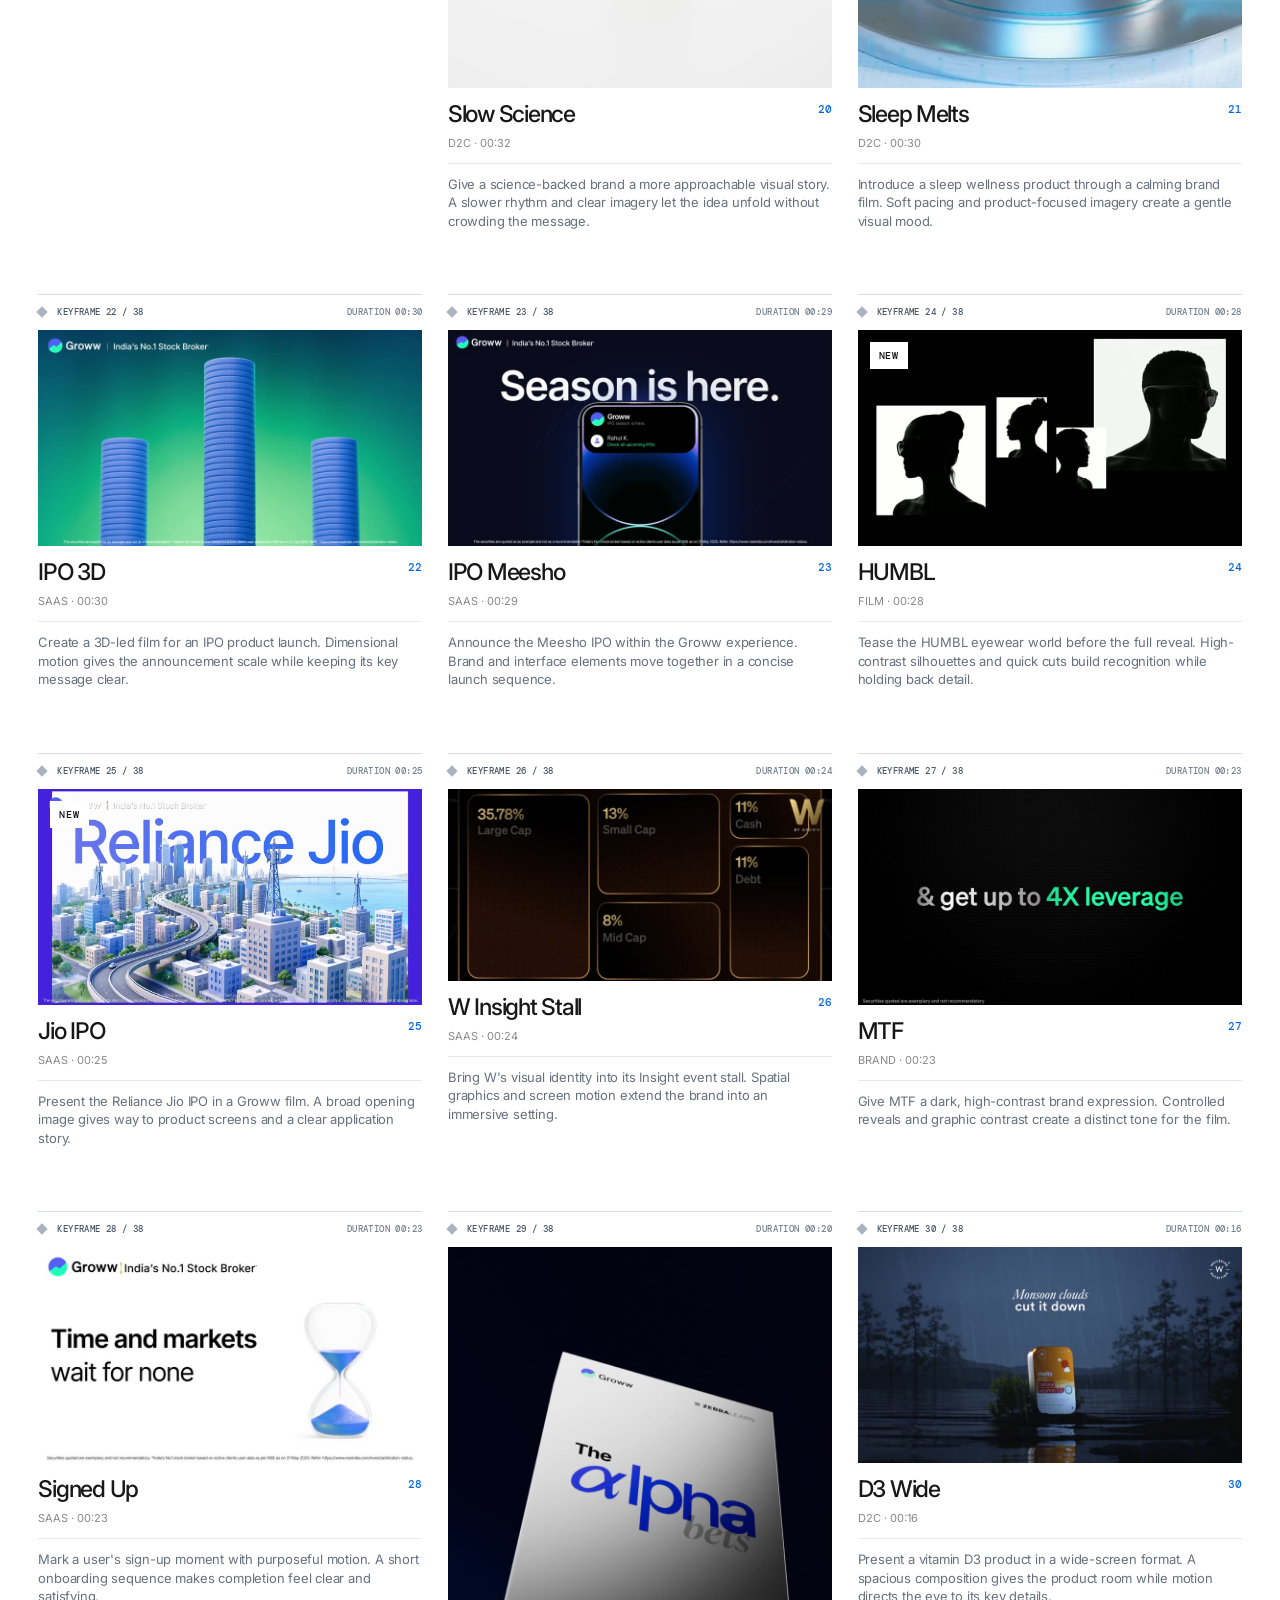
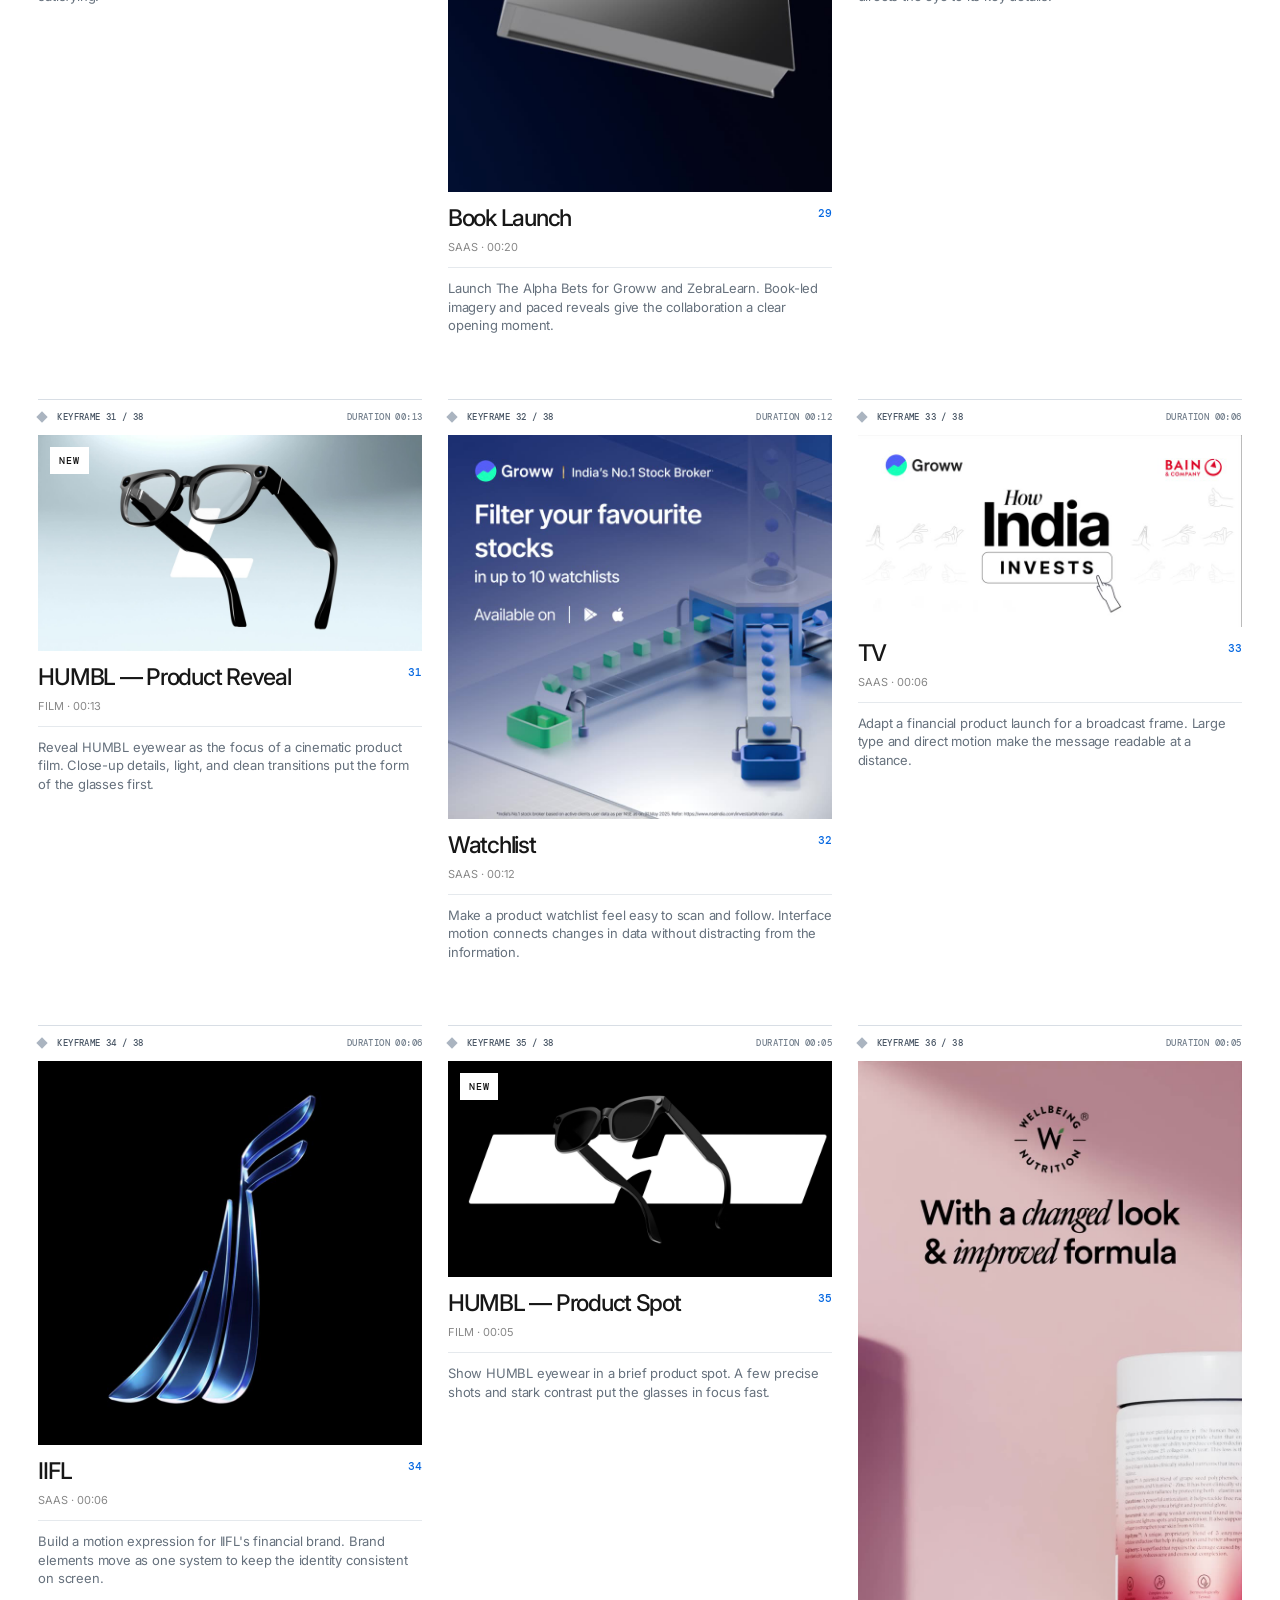
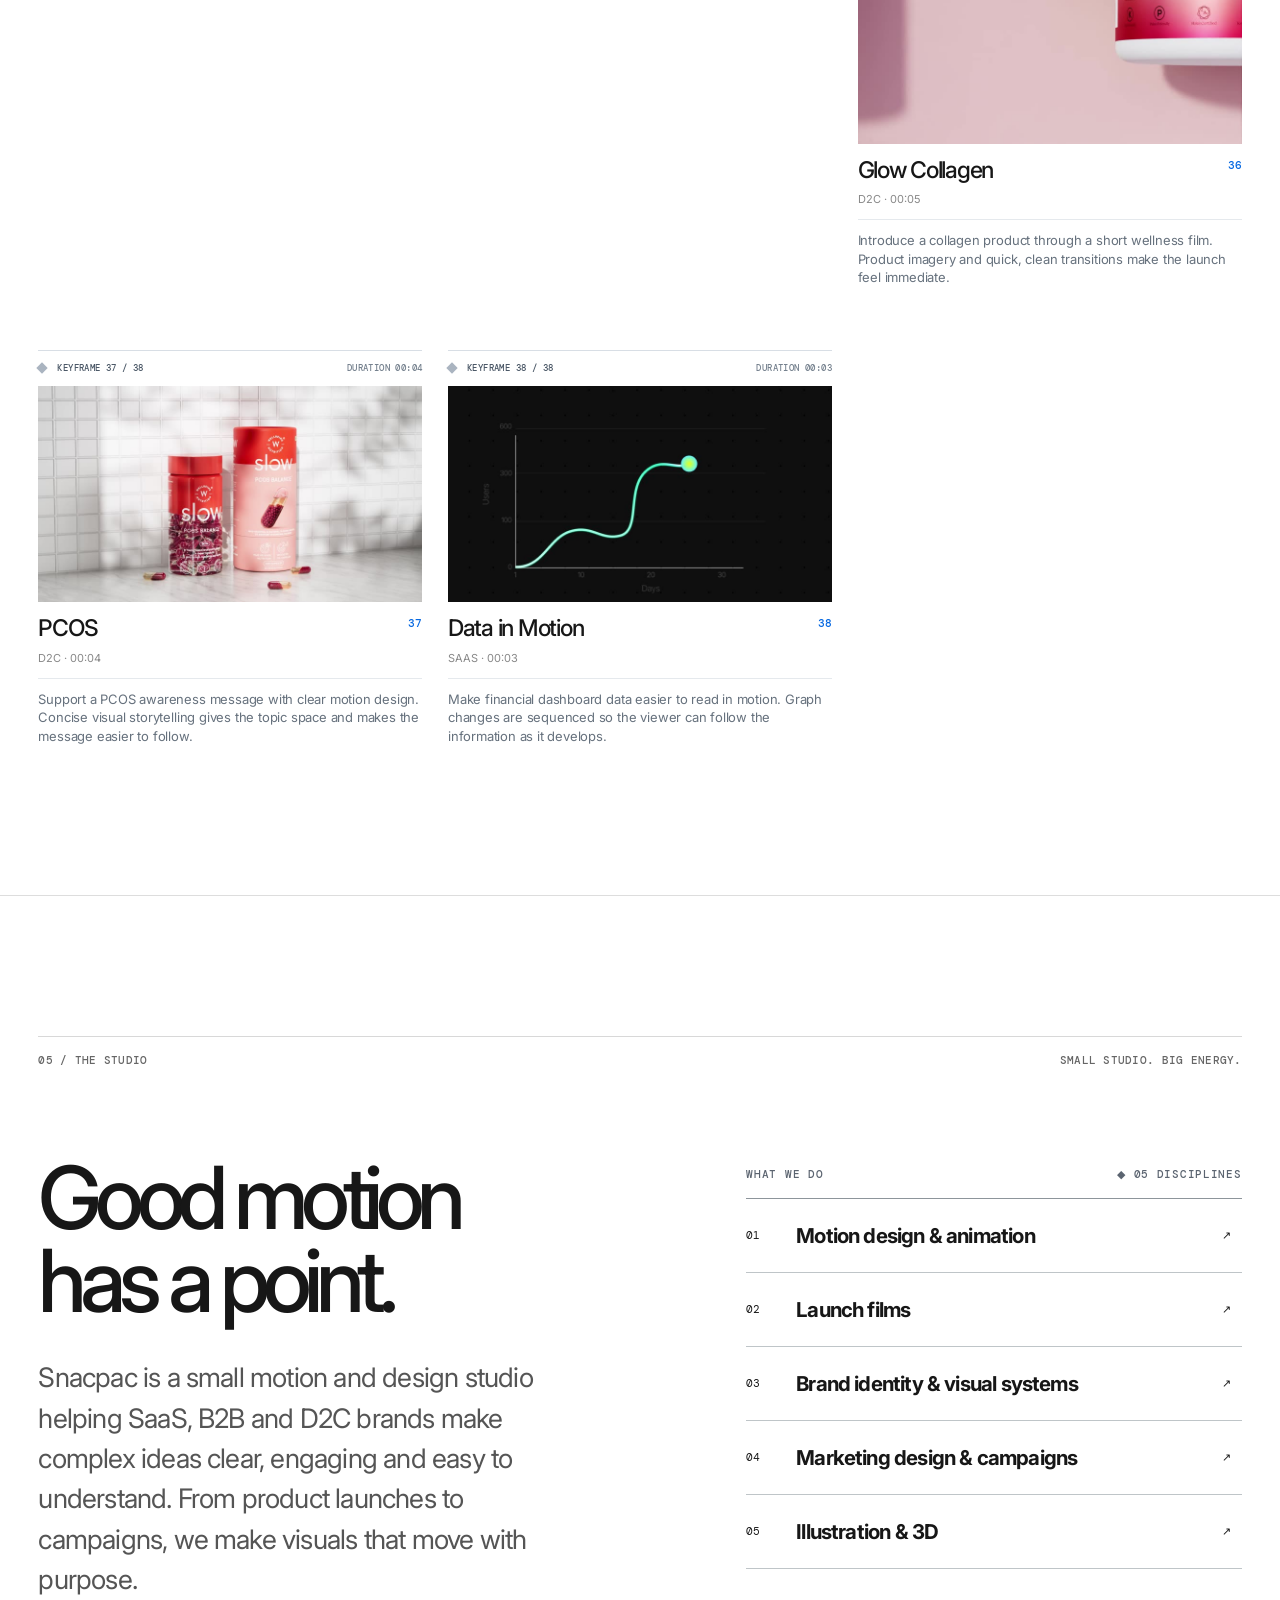
==== commit db9cc3a3: "Add WhatsApp contact link for Snacpac" ====
--- a/index.html
+++ b/index.html
@@ -32,6 +32,8 @@
     .reel-intro { grid-template-columns: minmax(0, 1fr); }
     .reel-intro h1, .reel-intro p, .reel-intro-controls { grid-column: 1; }
     .cinemuah-card { display: block; margin-top: 32px; }
+    .whatsapp-contact { margin: 28px 0; font-size: clamp(18px, 2vw, 24px); }
+    .whatsapp-contact a { color: inherit; text-underline-offset: 6px; }
     .cinemuah-logo { display: block; width: min(100%, 520px); height: auto; margin: 24px 0; }
   </style>
   <script src="assets/lottie_light.min.js" defer></script>
@@ -215,7 +217,7 @@
 
     <section class="seo-services" id="services" aria-labelledby="services-heading"><h2 id="services-heading">Design &amp; motion services</h2><p>Explore how we help software companies, business brands and consumer products communicate through design and animation.</p><div class="seo-service-grid"><a class="seo-service-card" href="/services/saas-motion-design"><h3>SaaS Motion Design &amp; Product Videos</h3><p>Motion design helps SaaS brands show how a product works and why it matters. Snacpac creates product films, interface animation and launch visuals that turn complex features into a clear story.</p><span>Explore services ↗</span></a><a class="seo-service-card" href="/services/b2b-brand-design"><h3>B2B Brand Design &amp; Motion</h3><p>Snacpac helps B2B brands explain complex ideas through brand identity, visual systems and motion. We connect design with product stories, corporate films and campaign assets.</p><span>Explore services ↗</span></a><a class="seo-service-card" href="/services/d2c-product-animation"><h3>D2C Product Animation &amp; Brand Design</h3><p>Snacpac creates product animation, 3D visuals and campaign design for D2C brands. From wellness products to eyewear, we use lighting, materials and motion to give products a distinctive visual presence.</p><span>Explore services ↗</span></a></div></section>
 
-    <section class="contact-section" id="contact" aria-labelledby="contact-heading"><div class="section-kicker"><span>06 / THE NEXT FRAME</span><span>YOUR TURN TO MAKE A MOVE</span></div><p class="contact-overline"><span class="live-dot"></span> AVAILABLE FOR THE RIGHT PROJECT</p><h2 id="contact-heading">Got something<br>worth <em>moving?</em></h2><a class="contact-mail" href="mailto:potatosnacpac@gmail.com">LET'S TALK <span>↗</span></a><div class="contact-bottom"><a href="mailto:potatosnacpac@gmail.com">potatosnacpac@gmail.com</a><div><a href="https://www.instagram.com/potatosnacpac" target="_blank" rel="noopener noreferrer">INSTAGRAM ↗</a><a href="https://www.linkedin.com/in/motionman/" target="_blank" rel="noopener noreferrer">LINKEDIN ↗</a></div></div></section>
+    <section class="contact-section" id="contact" aria-labelledby="contact-heading"><div class="section-kicker"><span>06 / THE NEXT FRAME</span><span>YOUR TURN TO MAKE A MOVE</span></div><p class="contact-overline"><span class="live-dot"></span> AVAILABLE FOR THE RIGHT PROJECT</p><h2 id="contact-heading">Got something<br>worth <em>moving?</em></h2><a class="contact-mail" href="mailto:potatosnacpac@gmail.com">LET'S TALK <span>↗</span></a><p class="whatsapp-contact"><a href="https://wa.me/918637070820" target="_blank" rel="noopener noreferrer" aria-label="Chat with Snacpac on WhatsApp at +91 8637070820 (opens in a new tab)">CHAT ON WHATSAPP ↗</a></p><div class="contact-bottom"><a href="mailto:potatosnacpac@gmail.com">potatosnacpac@gmail.com</a><div><a href="https://www.instagram.com/potatosnacpac" target="_blank" rel="noopener noreferrer">INSTAGRAM ↗</a><a href="https://www.linkedin.com/in/motionman/" target="_blank" rel="noopener noreferrer">LINKEDIN ↗</a></div></div></section>
   </main>
 
   <footer class="site-footer"><span>© 2026 SNACPAC STUDIO</span><a href="#top">BACK TO TOP ↑</a></footer>
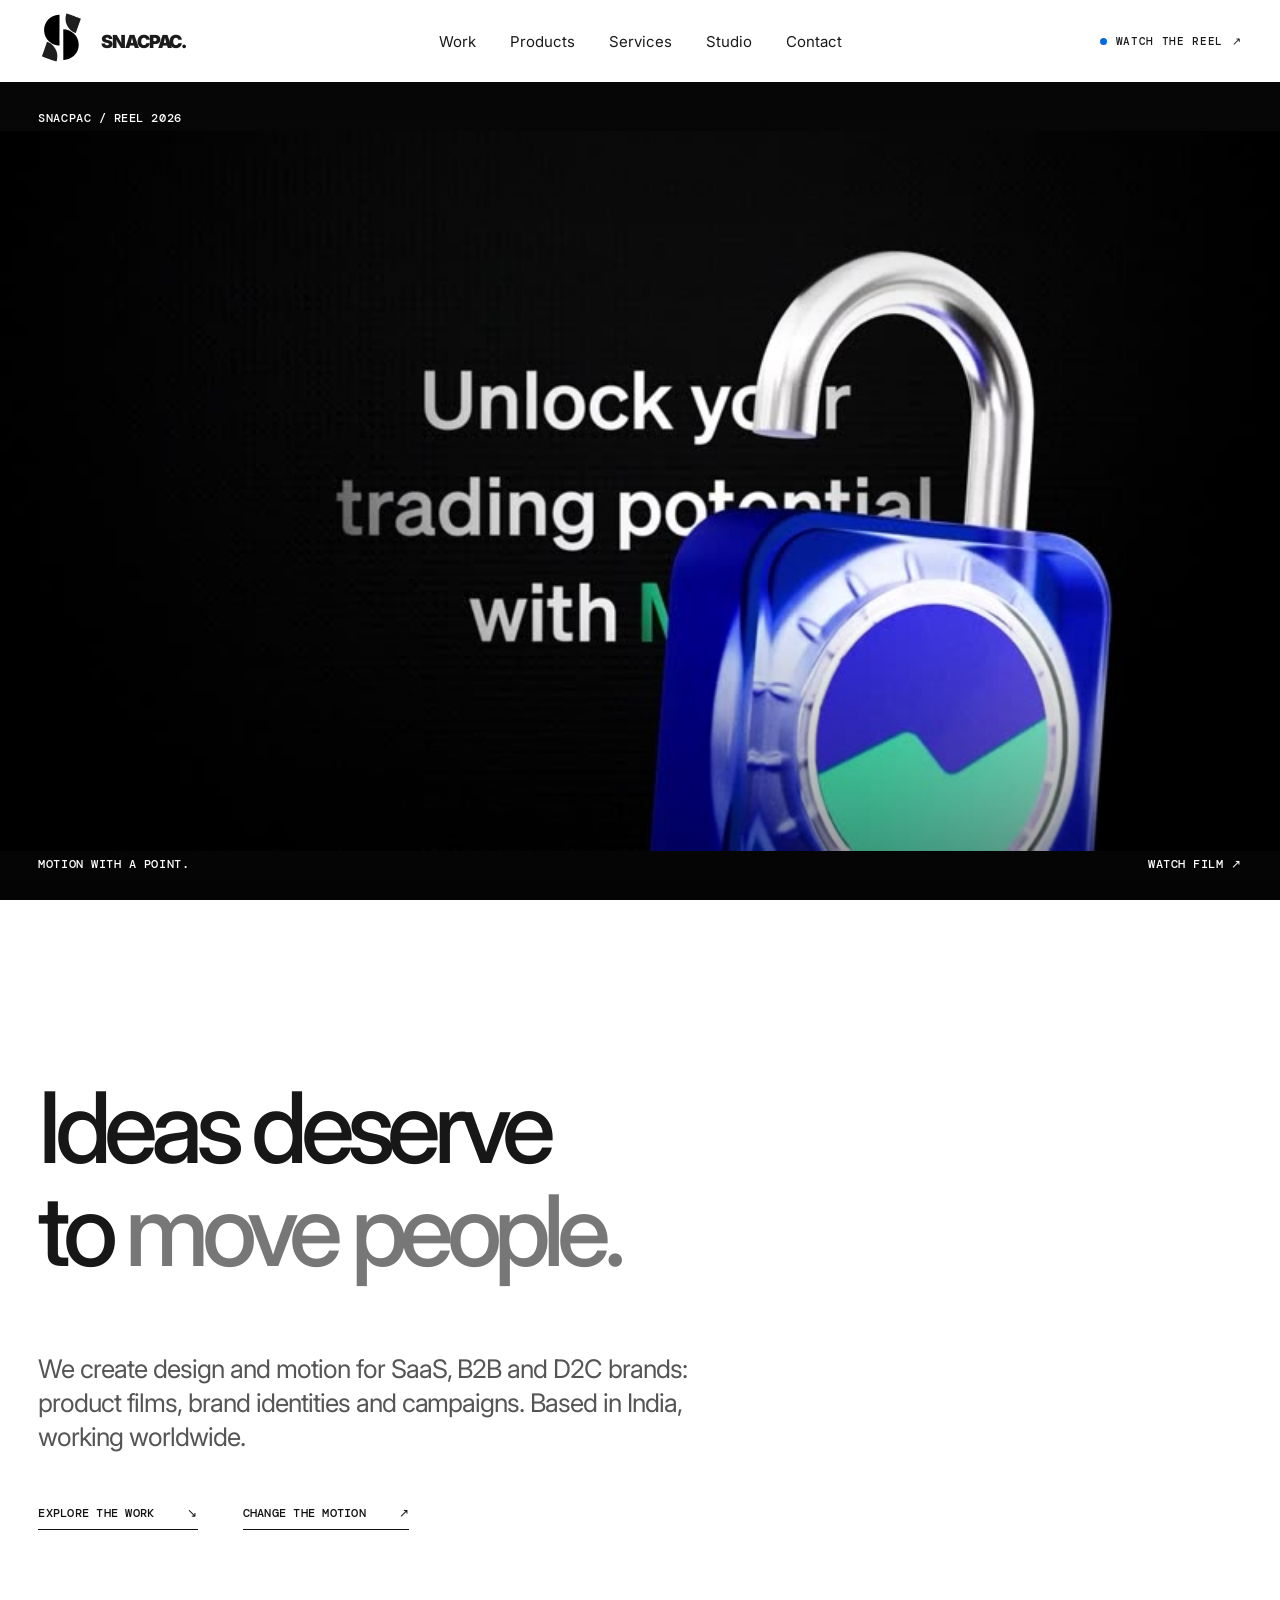
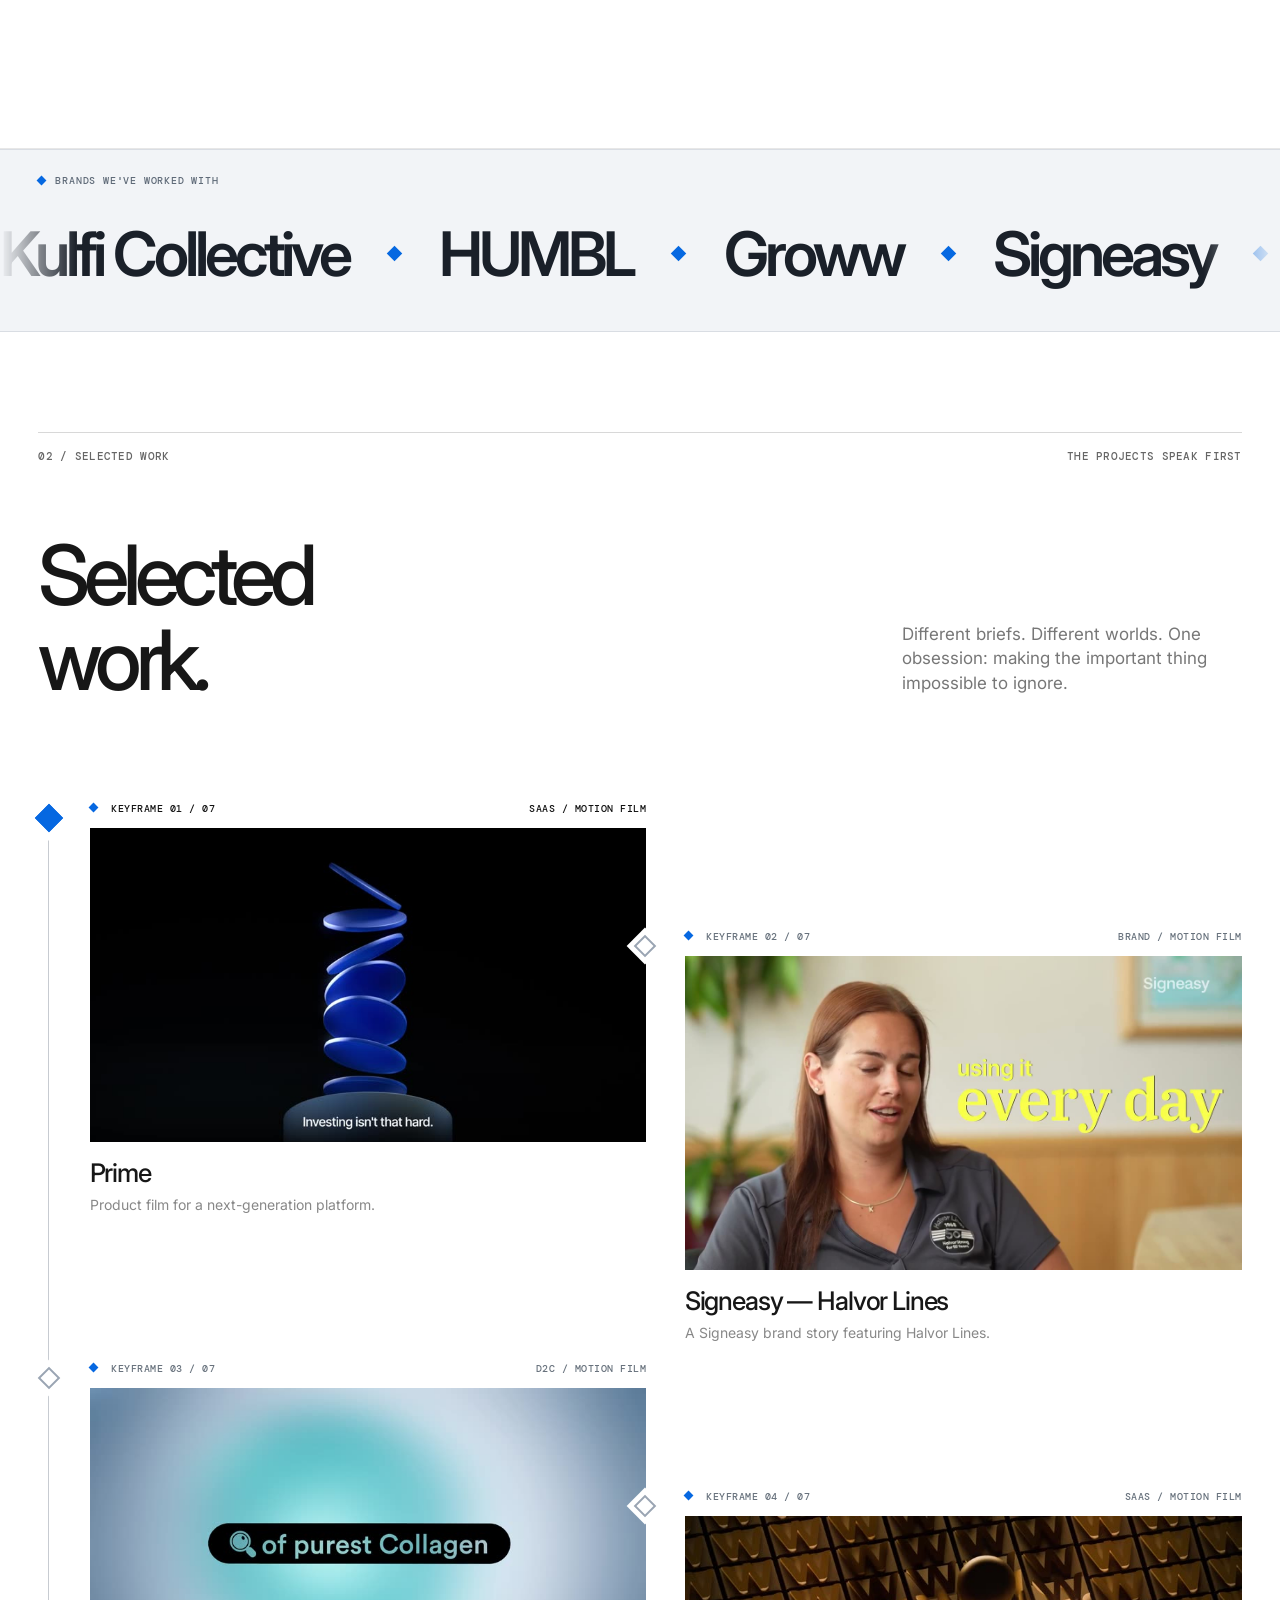
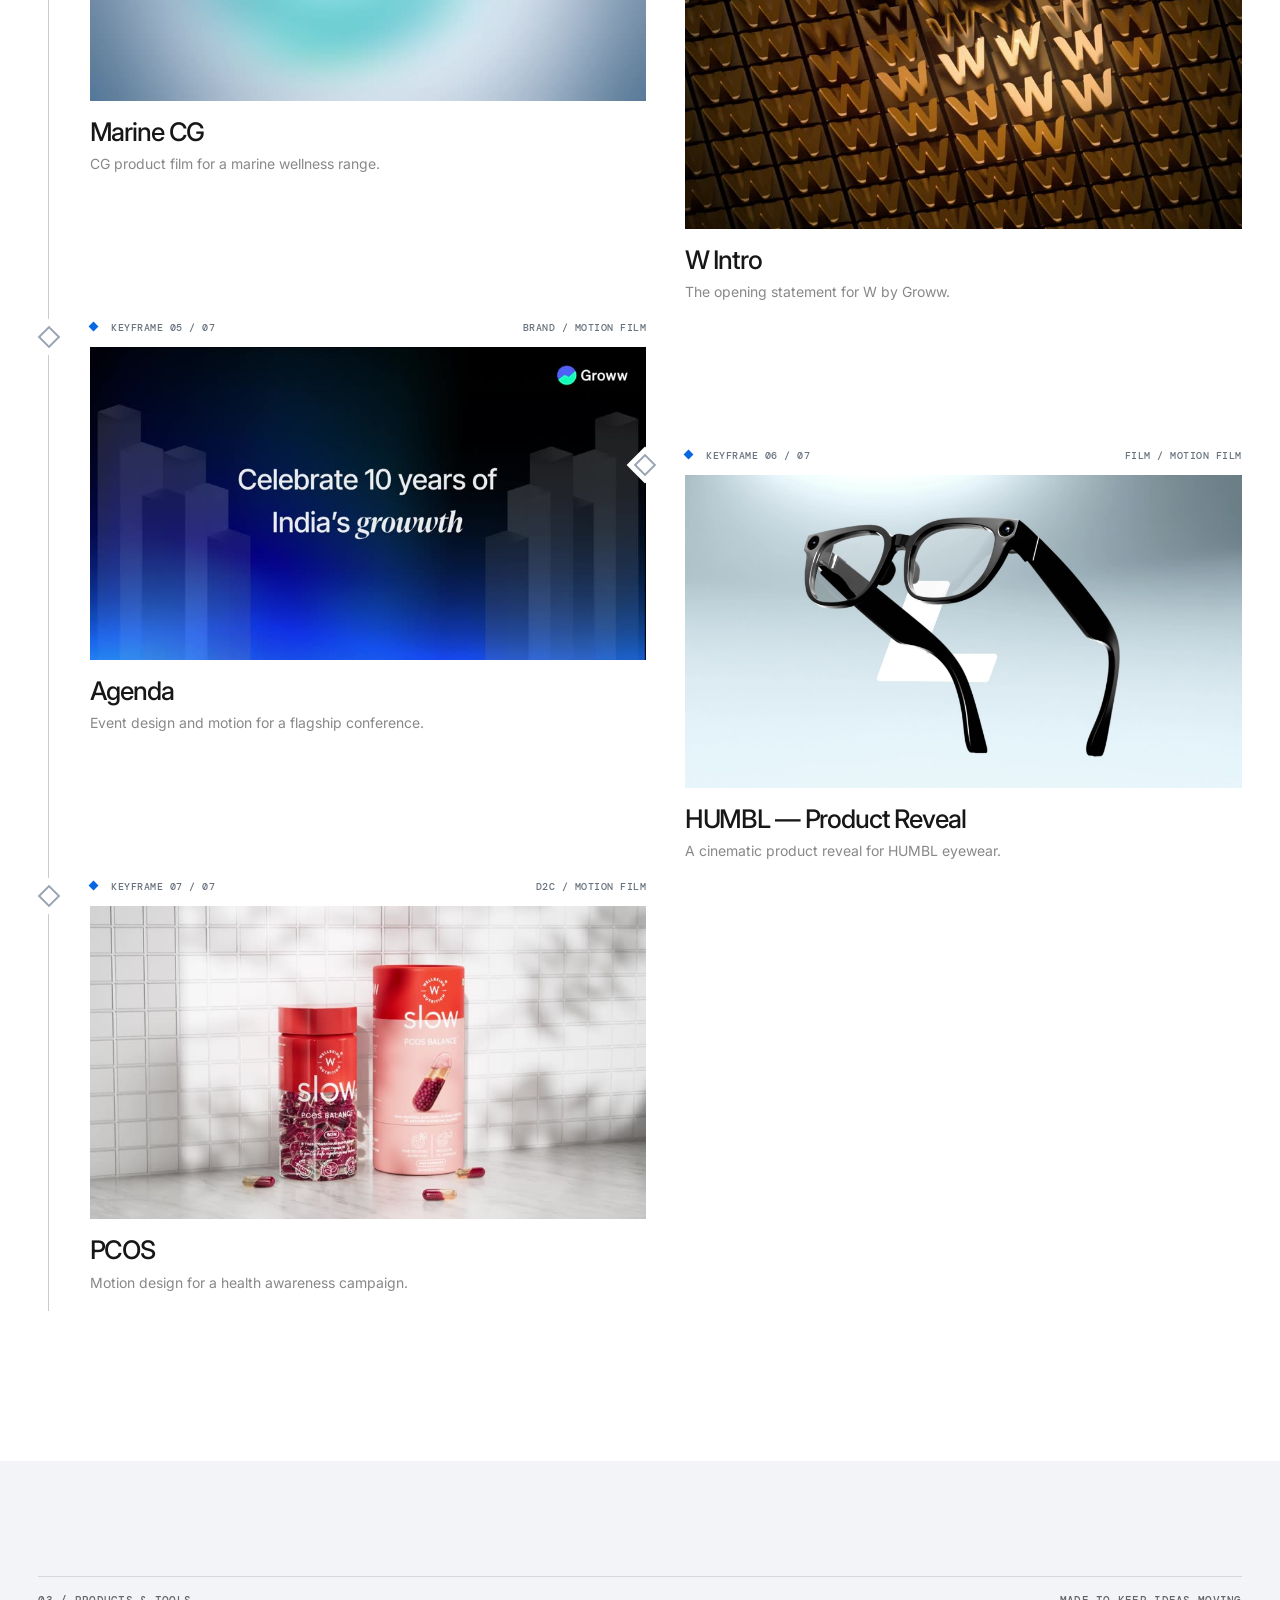
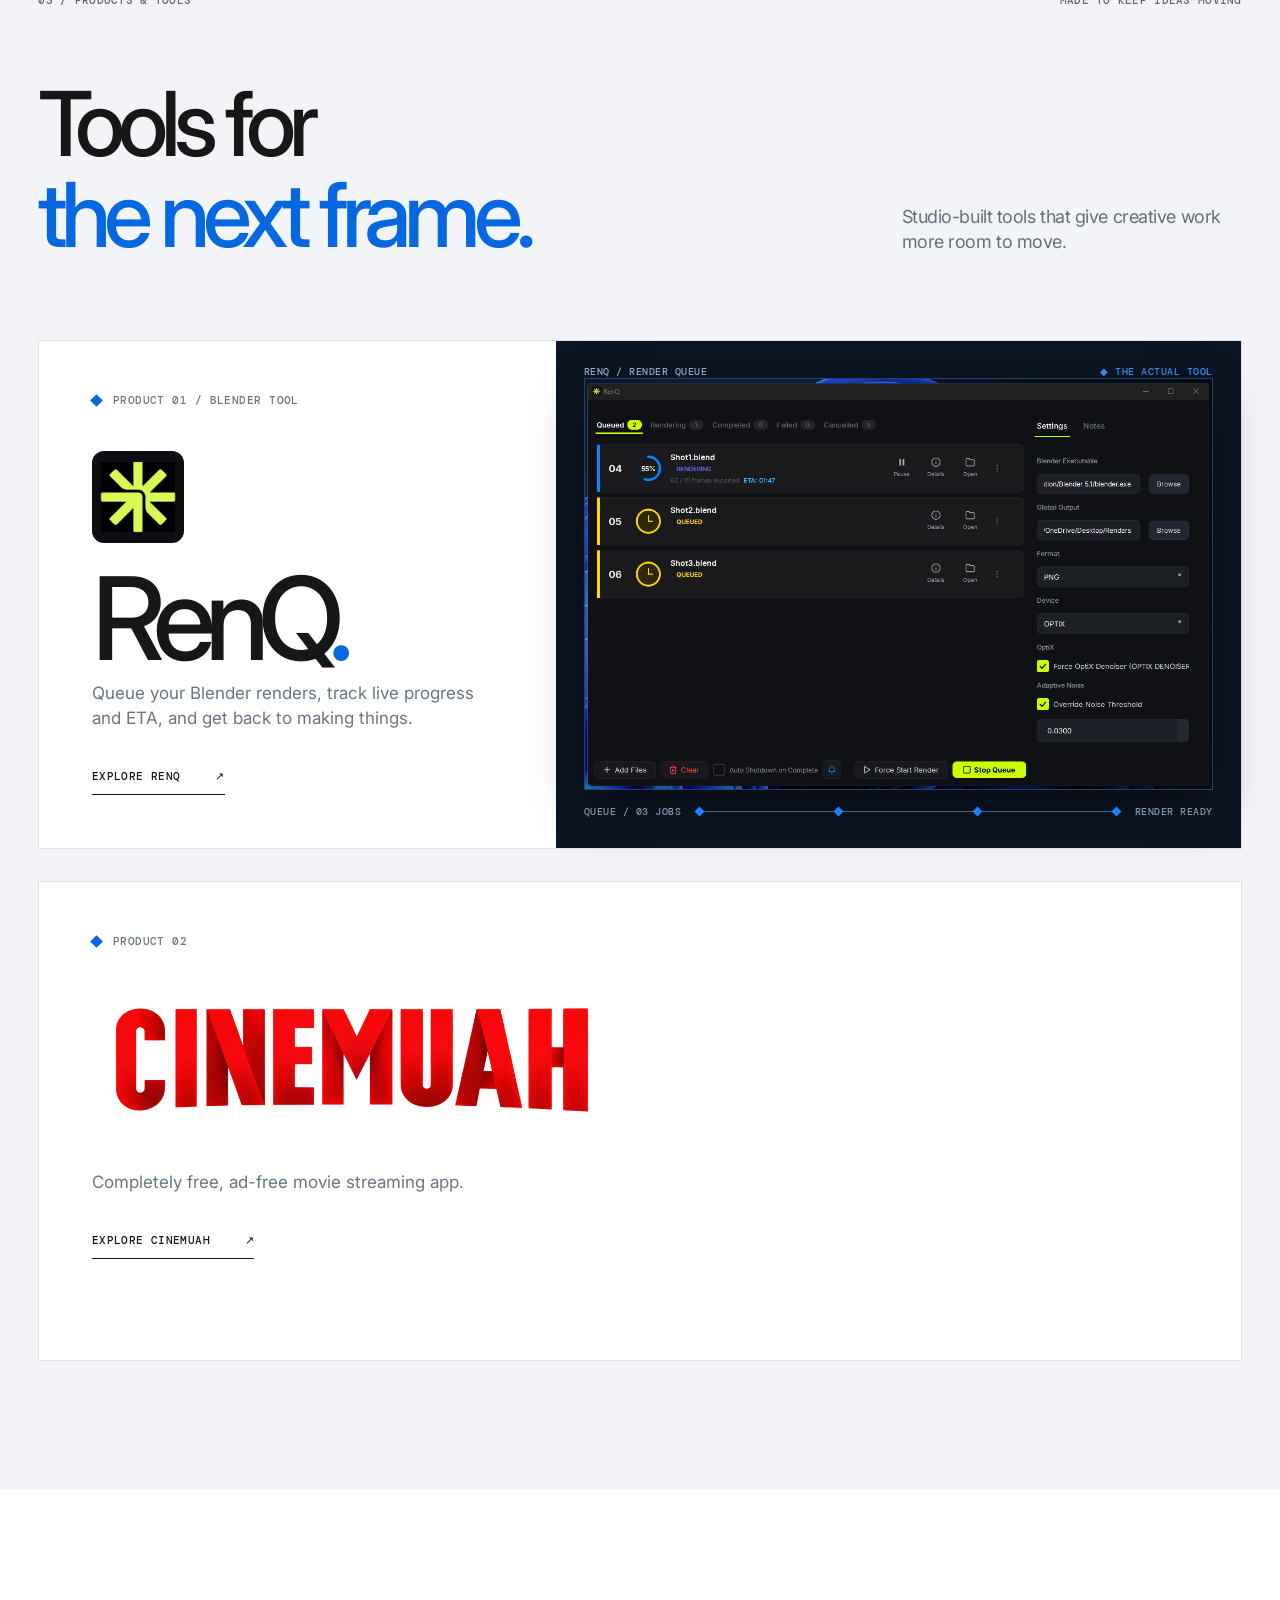
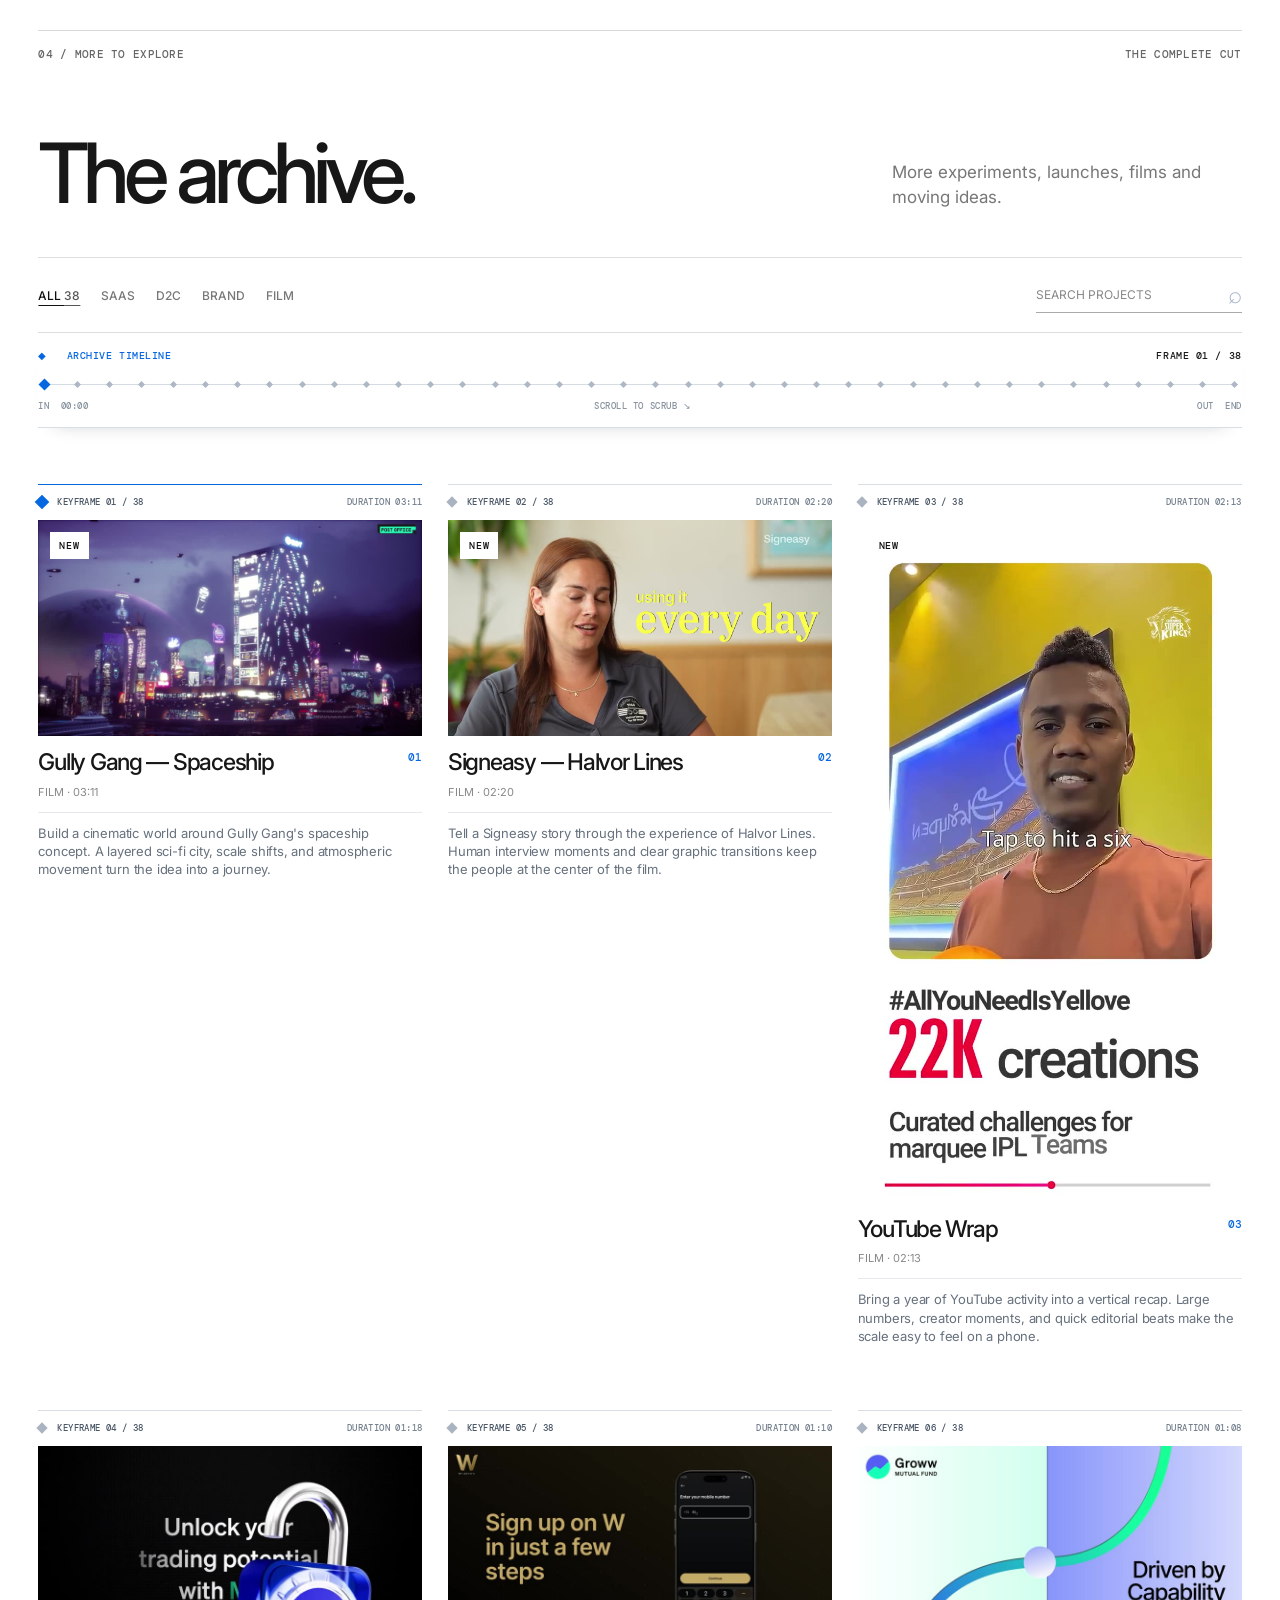
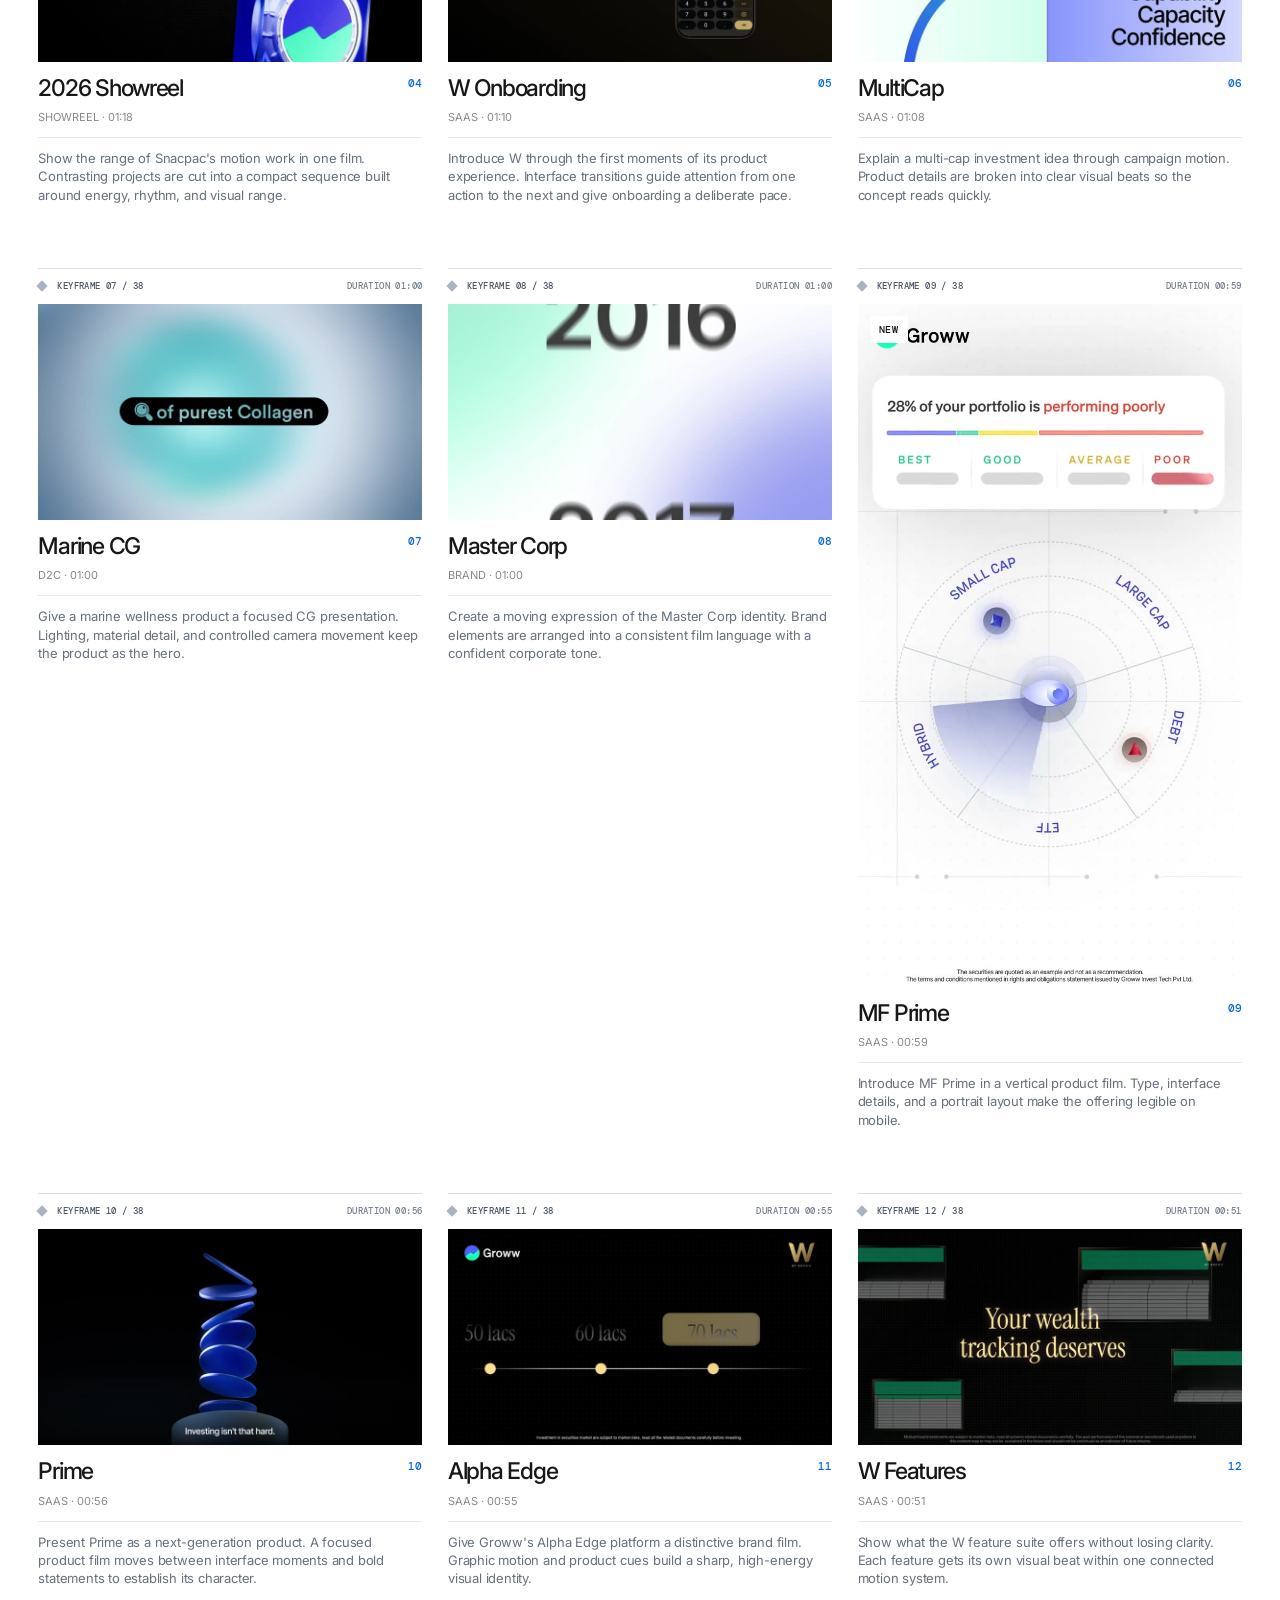
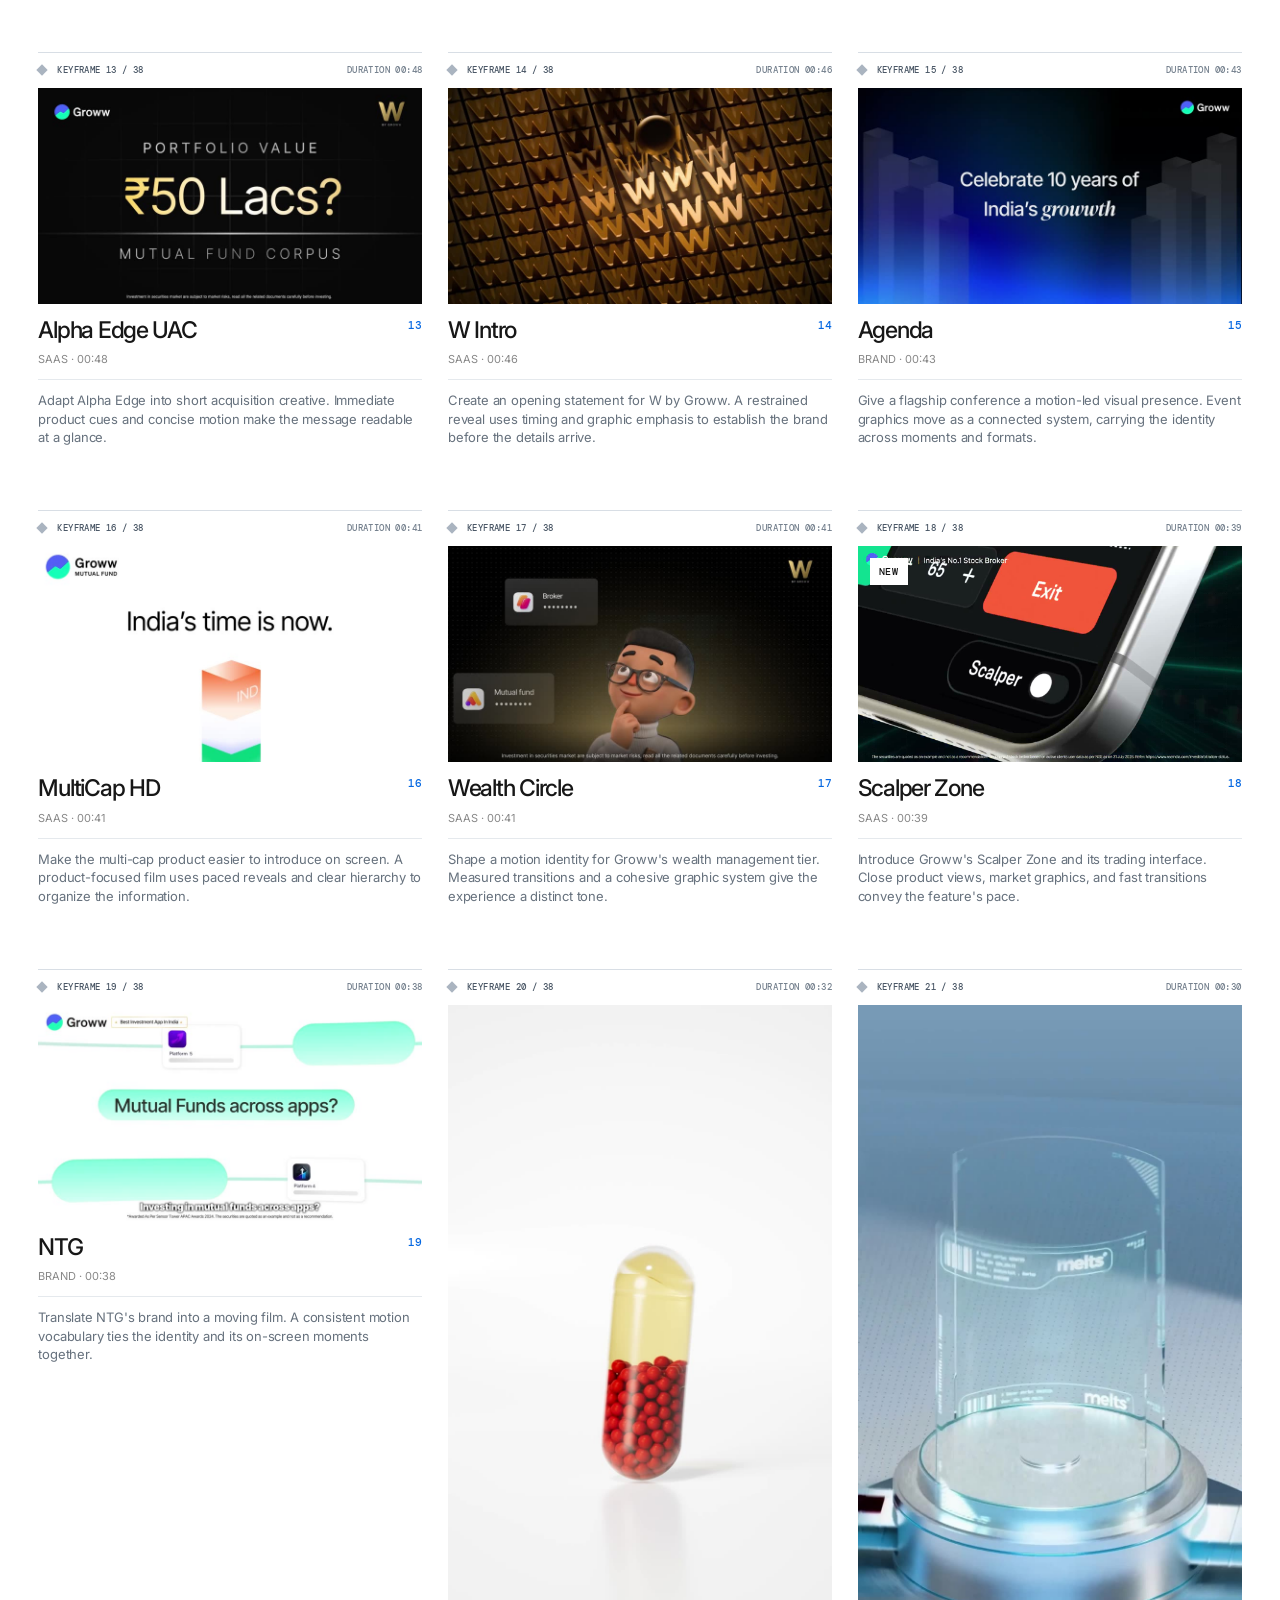
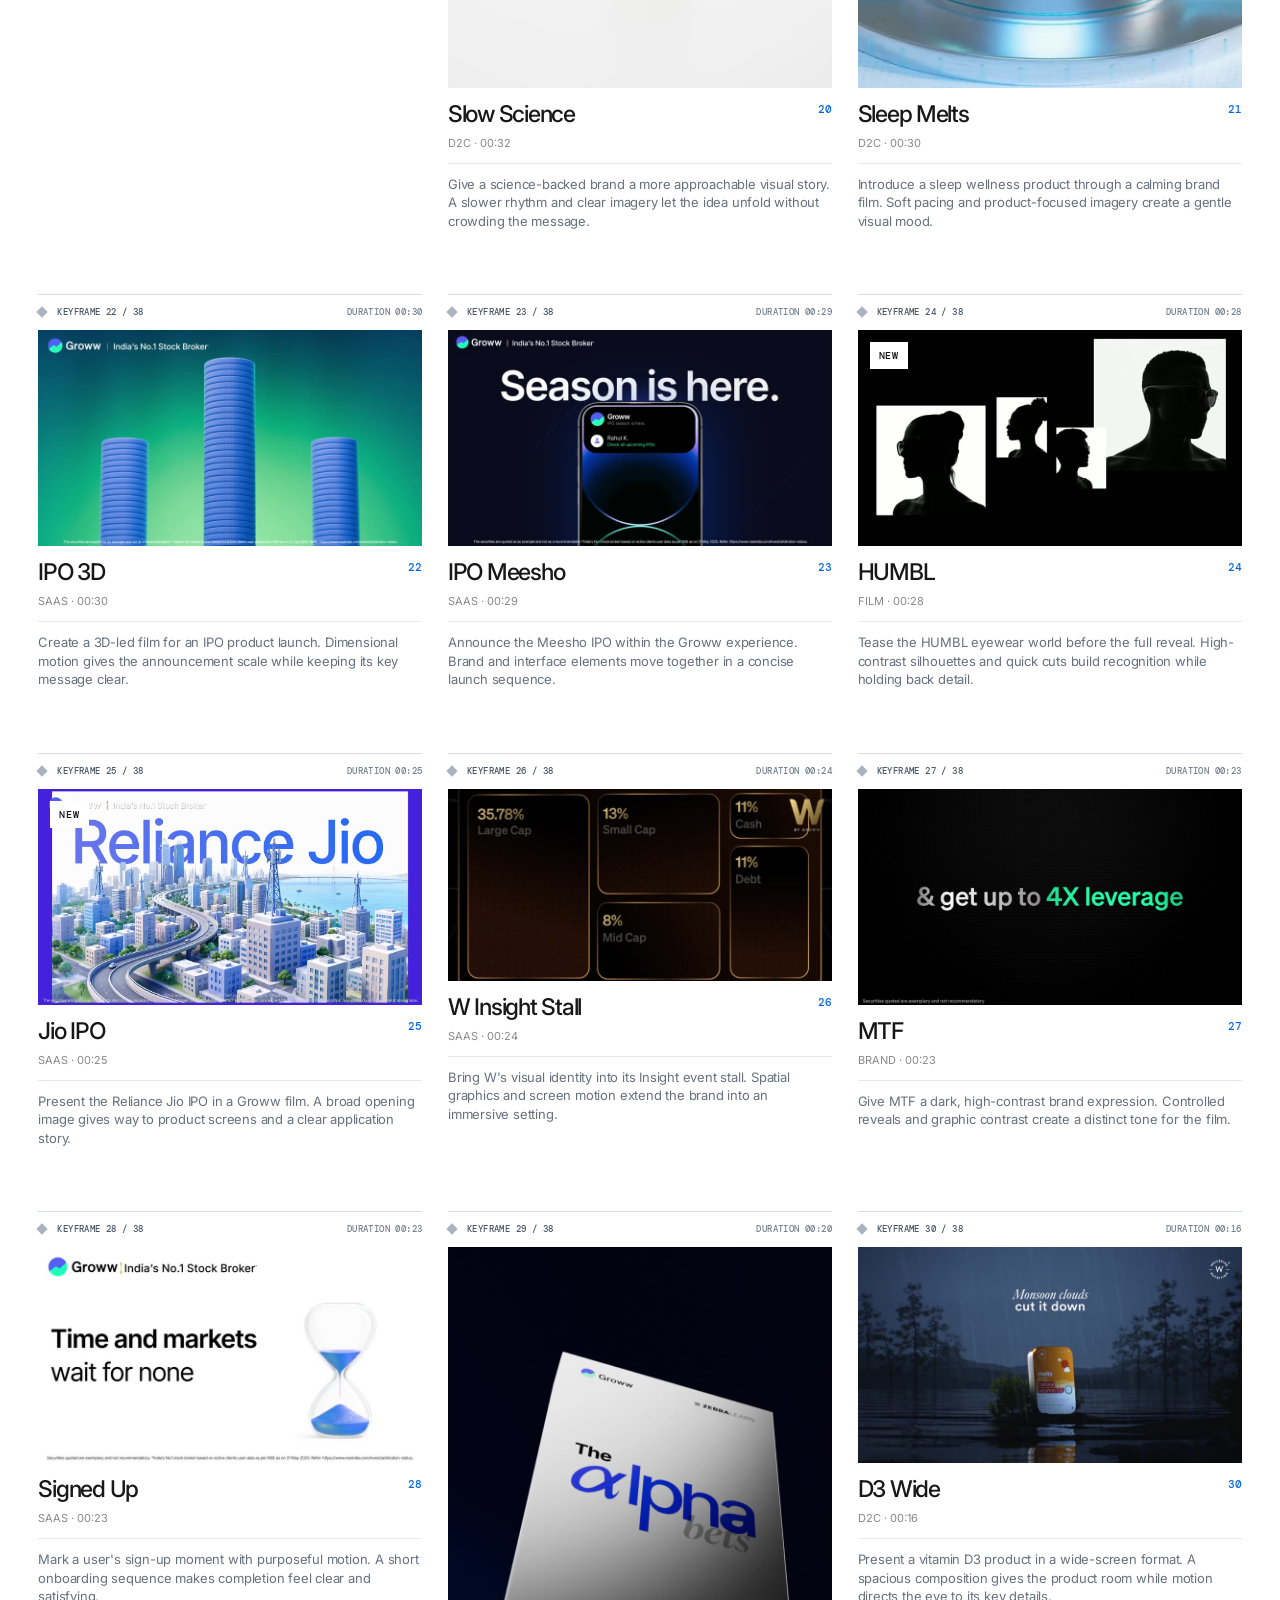
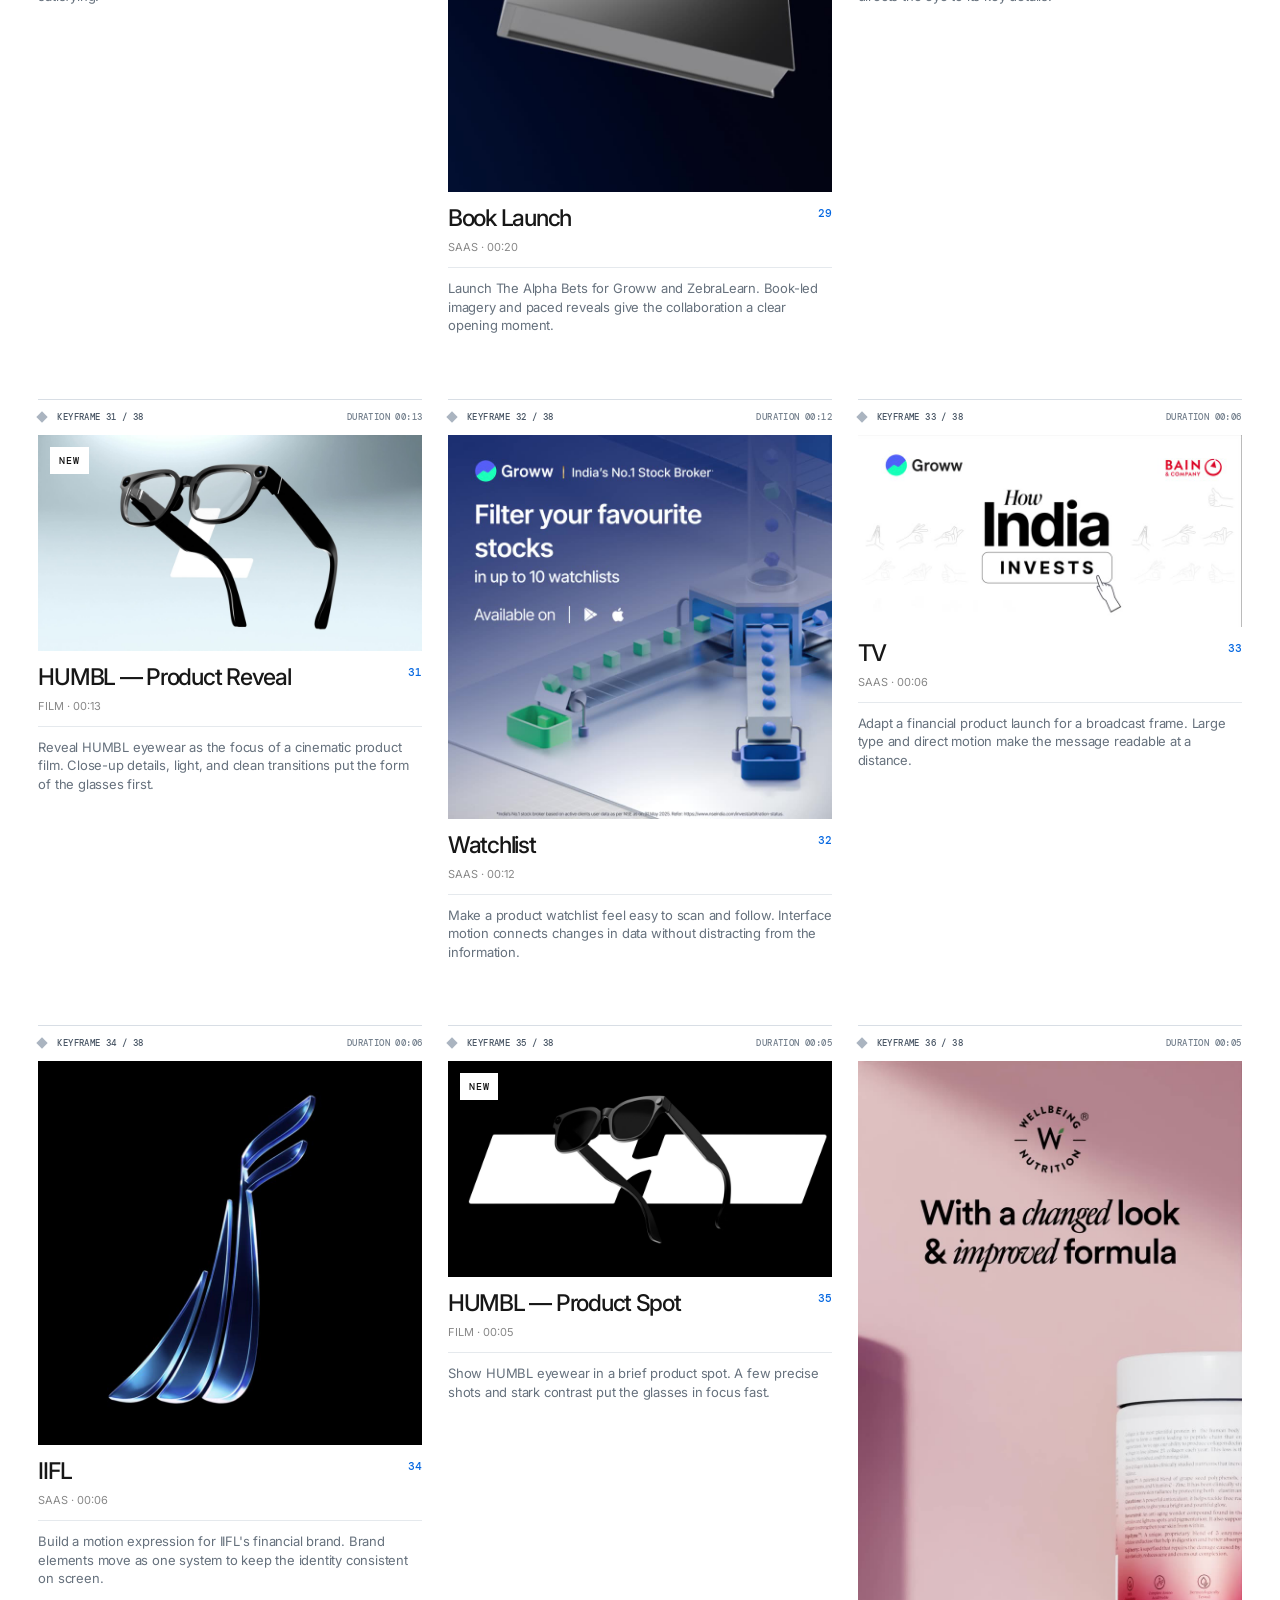
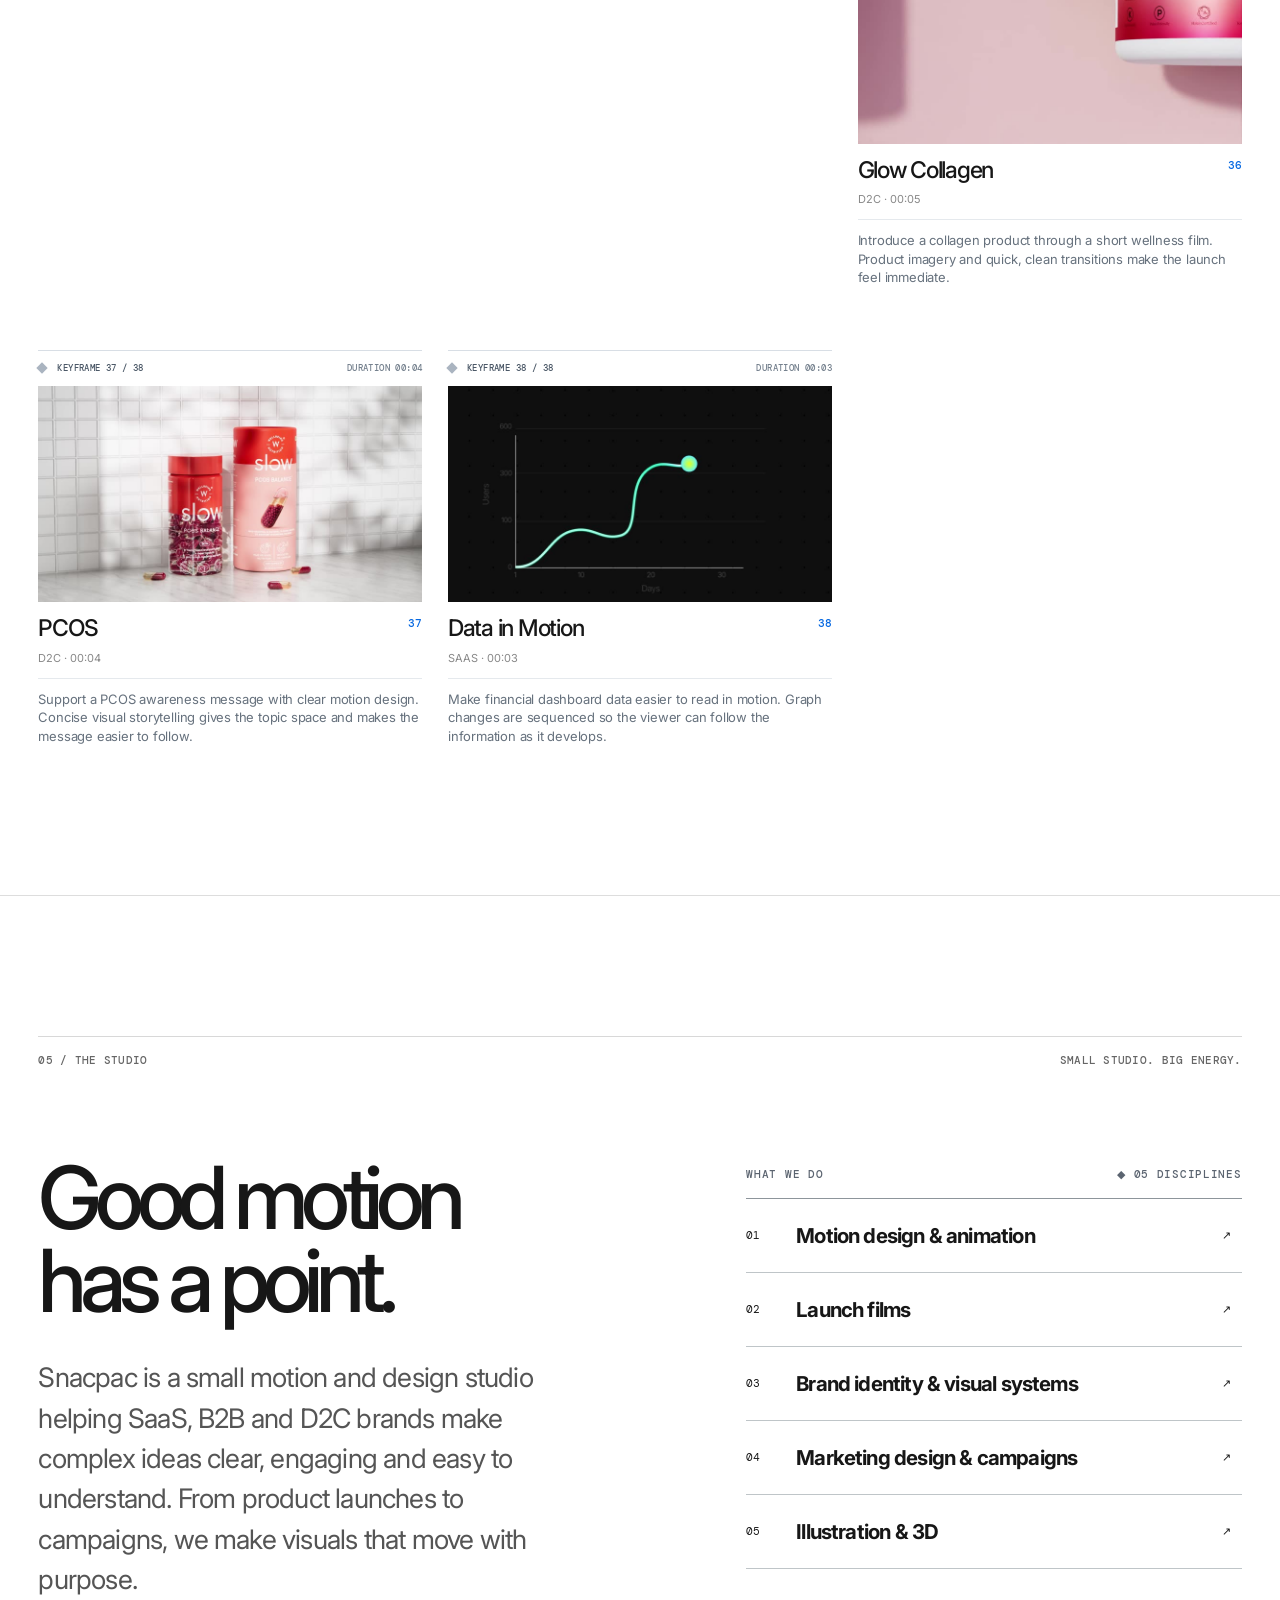
==== commit e2ecac08: "Simplify contact availability text" ====
--- a/index.html
+++ b/index.html
@@ -217,7 +217,7 @@
 
     <section class="seo-services" id="services" aria-labelledby="services-heading"><h2 id="services-heading">Design &amp; motion services</h2><p>Explore how we help software companies, business brands and consumer products communicate through design and animation.</p><div class="seo-service-grid"><a class="seo-service-card" href="/services/saas-motion-design"><h3>SaaS Motion Design &amp; Product Videos</h3><p>Motion design helps SaaS brands show how a product works and why it matters. Snacpac creates product films, interface animation and launch visuals that turn complex features into a clear story.</p><span>Explore services ↗</span></a><a class="seo-service-card" href="/services/b2b-brand-design"><h3>B2B Brand Design &amp; Motion</h3><p>Snacpac helps B2B brands explain complex ideas through brand identity, visual systems and motion. We connect design with product stories, corporate films and campaign assets.</p><span>Explore services ↗</span></a><a class="seo-service-card" href="/services/d2c-product-animation"><h3>D2C Product Animation &amp; Brand Design</h3><p>Snacpac creates product animation, 3D visuals and campaign design for D2C brands. From wellness products to eyewear, we use lighting, materials and motion to give products a distinctive visual presence.</p><span>Explore services ↗</span></a></div></section>
 
-    <section class="contact-section" id="contact" aria-labelledby="contact-heading"><div class="section-kicker"><span>06 / THE NEXT FRAME</span><span>YOUR TURN TO MAKE A MOVE</span></div><p class="contact-overline"><span class="live-dot"></span> AVAILABLE FOR THE RIGHT PROJECT</p><h2 id="contact-heading">Got something<br>worth <em>moving?</em></h2><a class="contact-mail" href="mailto:potatosnacpac@gmail.com">LET'S TALK <span>↗</span></a><p class="whatsapp-contact"><a href="https://wa.me/918637070820" target="_blank" rel="noopener noreferrer" aria-label="Chat with Snacpac on WhatsApp at +91 8637070820 (opens in a new tab)">CHAT ON WHATSAPP ↗</a></p><div class="contact-bottom"><a href="mailto:potatosnacpac@gmail.com">potatosnacpac@gmail.com</a><div><a href="https://www.instagram.com/potatosnacpac" target="_blank" rel="noopener noreferrer">INSTAGRAM ↗</a><a href="https://www.linkedin.com/in/motionman/" target="_blank" rel="noopener noreferrer">LINKEDIN ↗</a></div></div></section>
+    <section class="contact-section" id="contact" aria-labelledby="contact-heading"><div class="section-kicker"><span>06 / THE NEXT FRAME</span><span>YOUR TURN TO MAKE A MOVE</span></div><p class="contact-overline"><span class="live-dot"></span> AVAILABLE</p><h2 id="contact-heading">Got something<br>worth <em>moving?</em></h2><a class="contact-mail" href="mailto:potatosnacpac@gmail.com">LET'S TALK <span>↗</span></a><p class="whatsapp-contact"><a href="https://wa.me/918637070820" target="_blank" rel="noopener noreferrer" aria-label="Chat with Snacpac on WhatsApp at +91 8637070820 (opens in a new tab)">CHAT ON WHATSAPP ↗</a></p><div class="contact-bottom"><a href="mailto:potatosnacpac@gmail.com">potatosnacpac@gmail.com</a><div><a href="https://www.instagram.com/potatosnacpac" target="_blank" rel="noopener noreferrer">INSTAGRAM ↗</a><a href="https://www.linkedin.com/in/motionman/" target="_blank" rel="noopener noreferrer">LINKEDIN ↗</a></div></div></section>
   </main>
 
   <footer class="site-footer"><span>© 2026 SNACPAC STUDIO</span><a href="#top">BACK TO TOP ↑</a></footer>
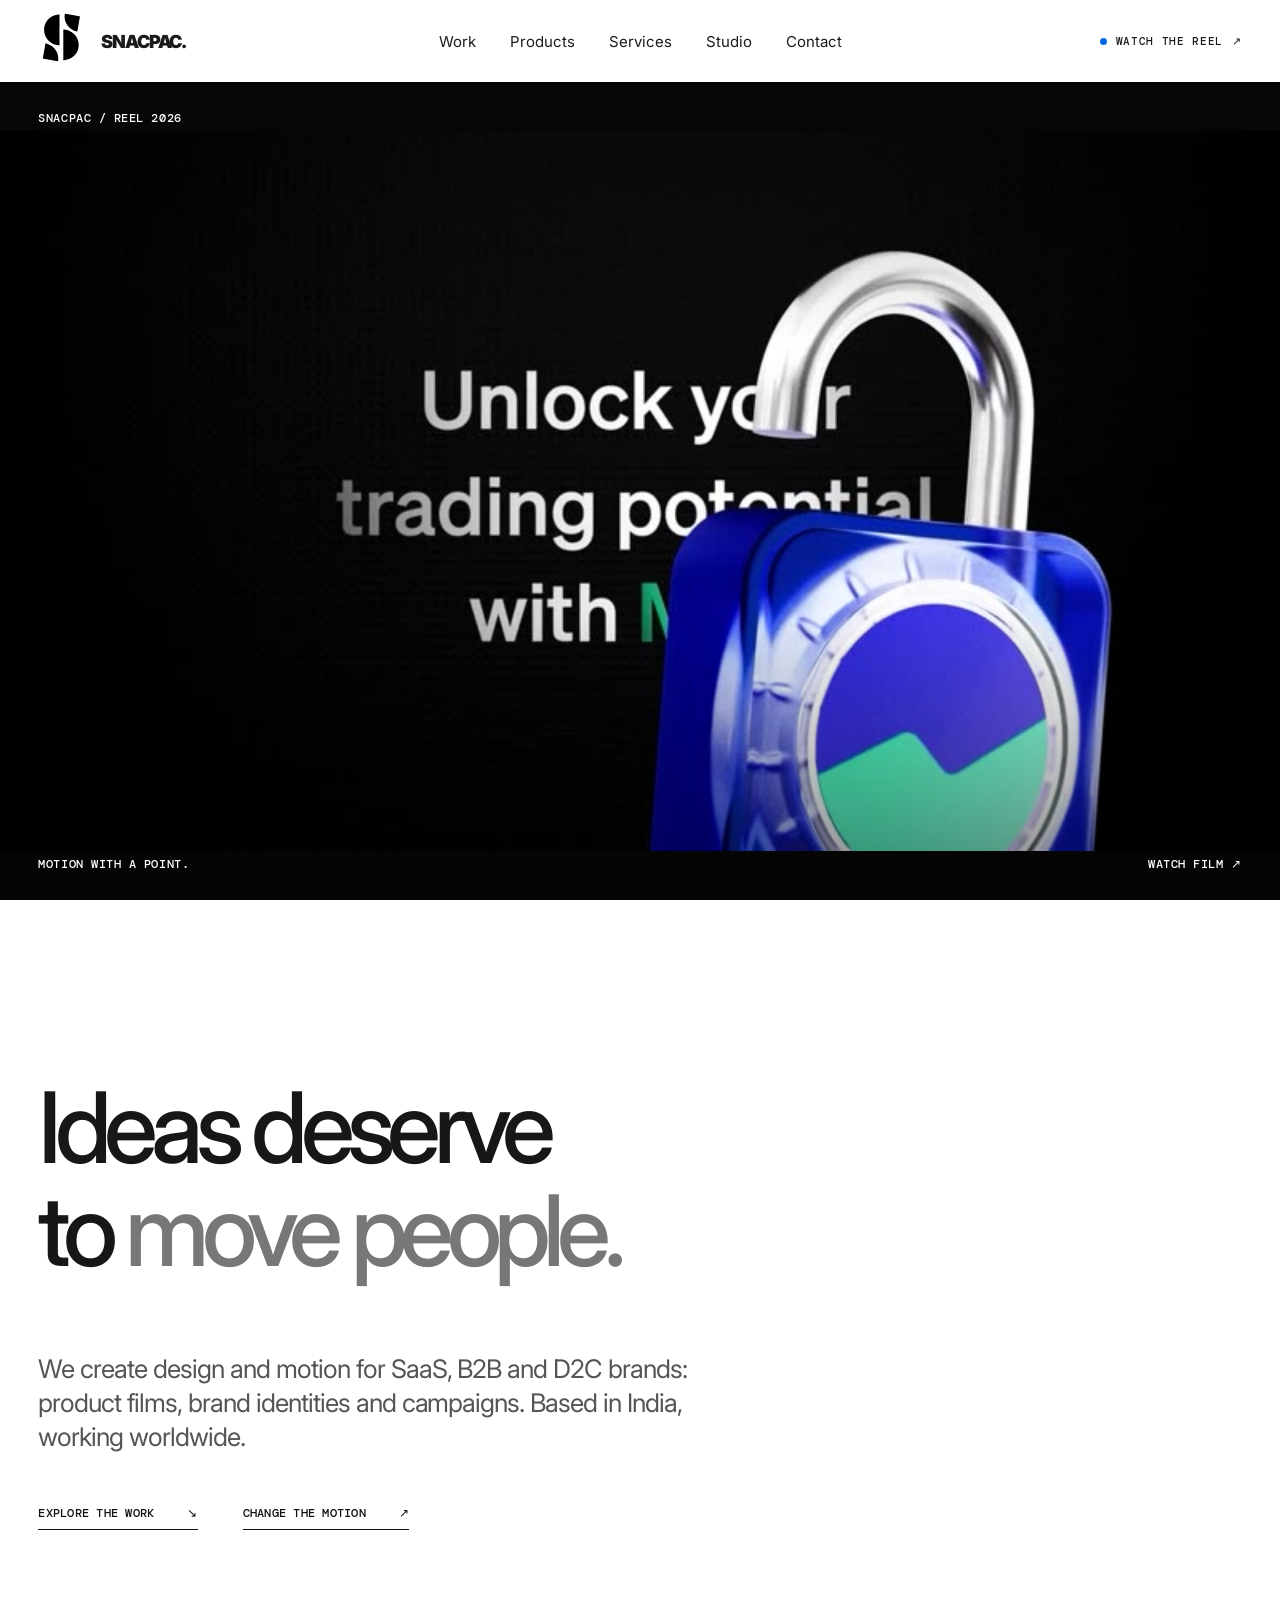
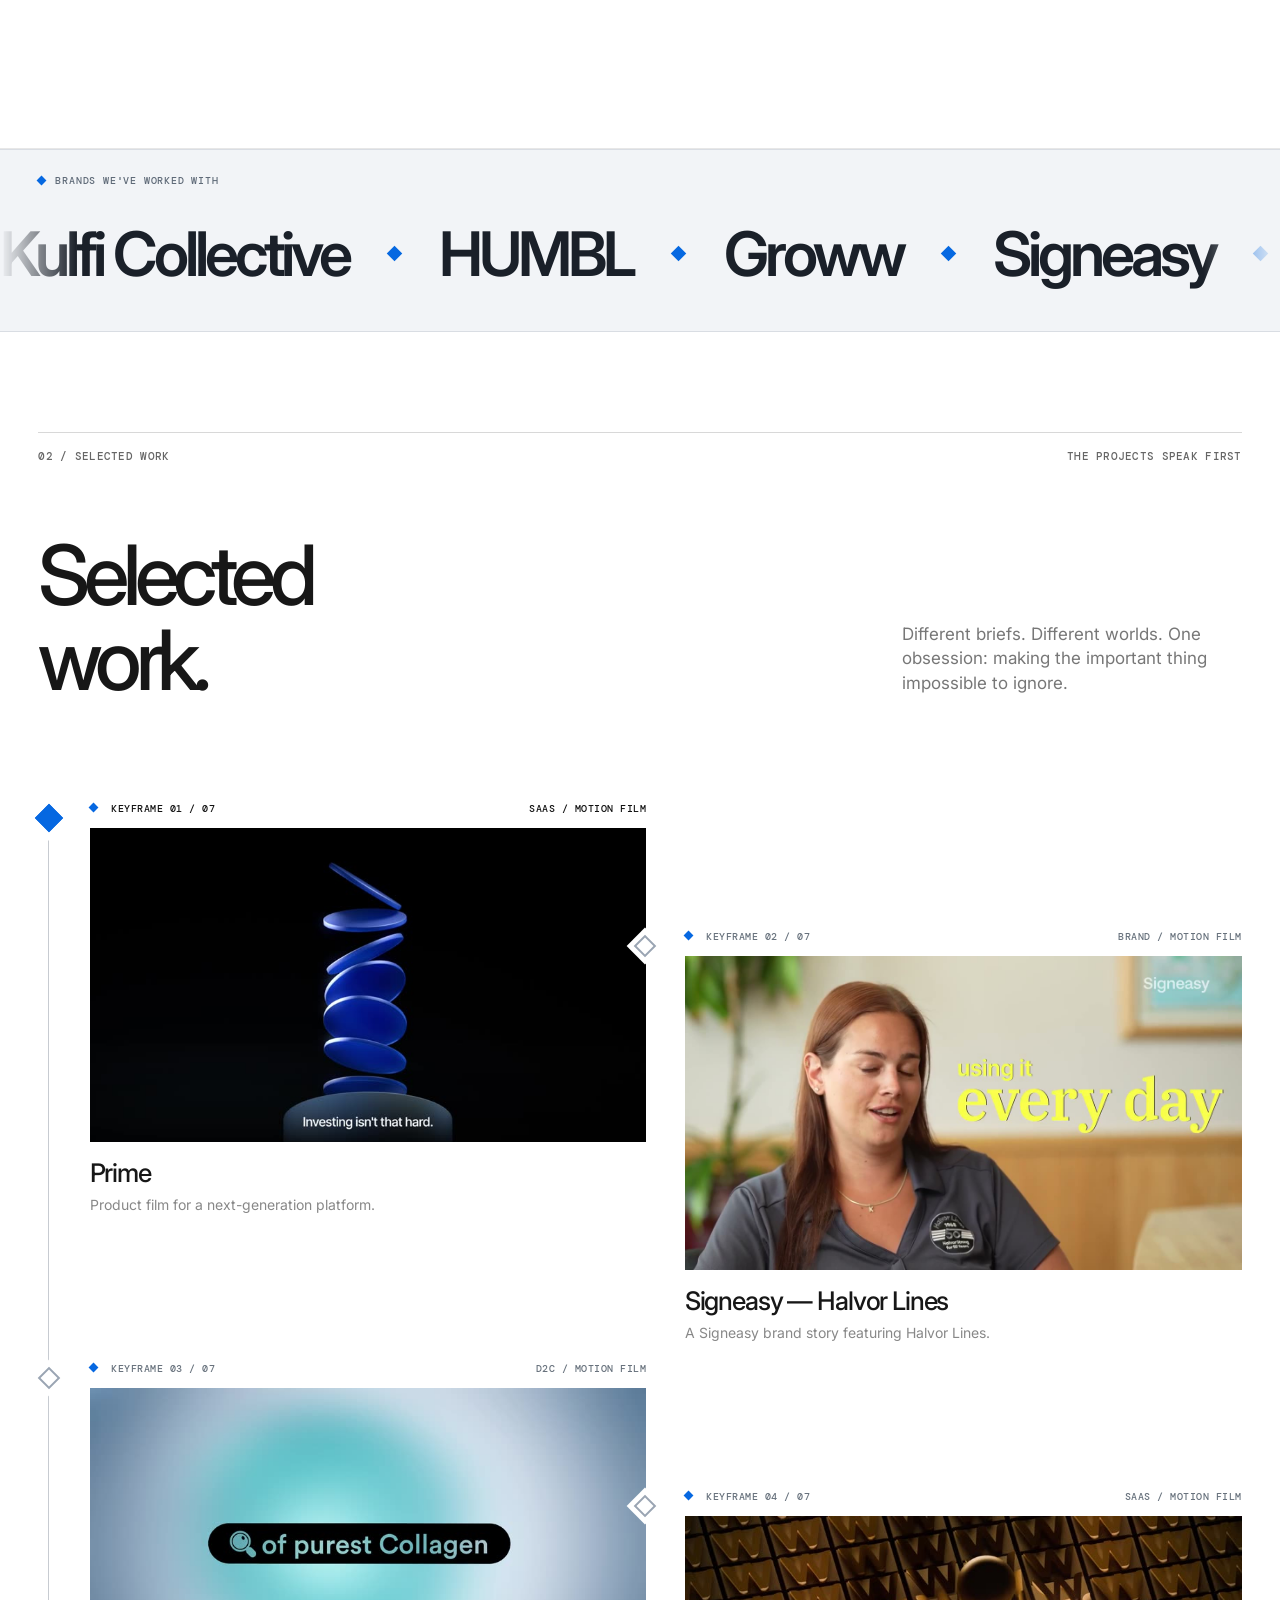
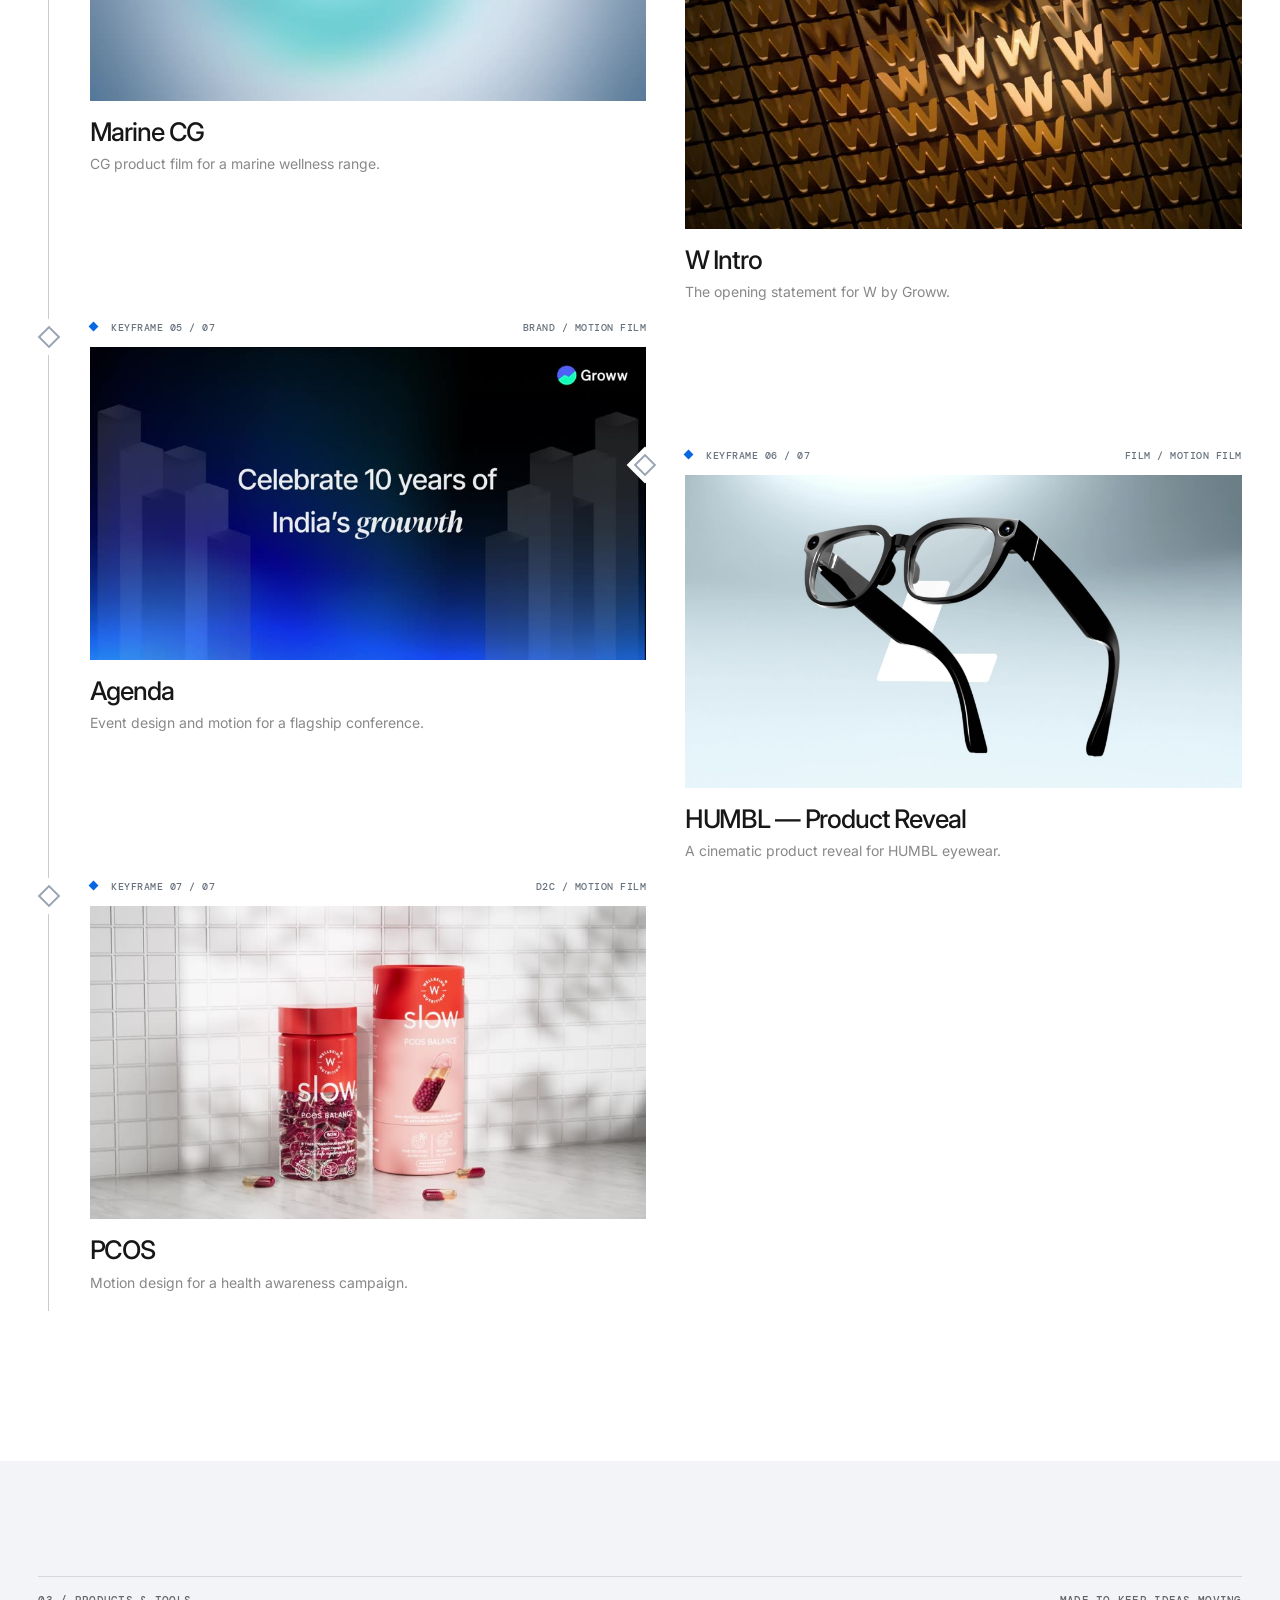
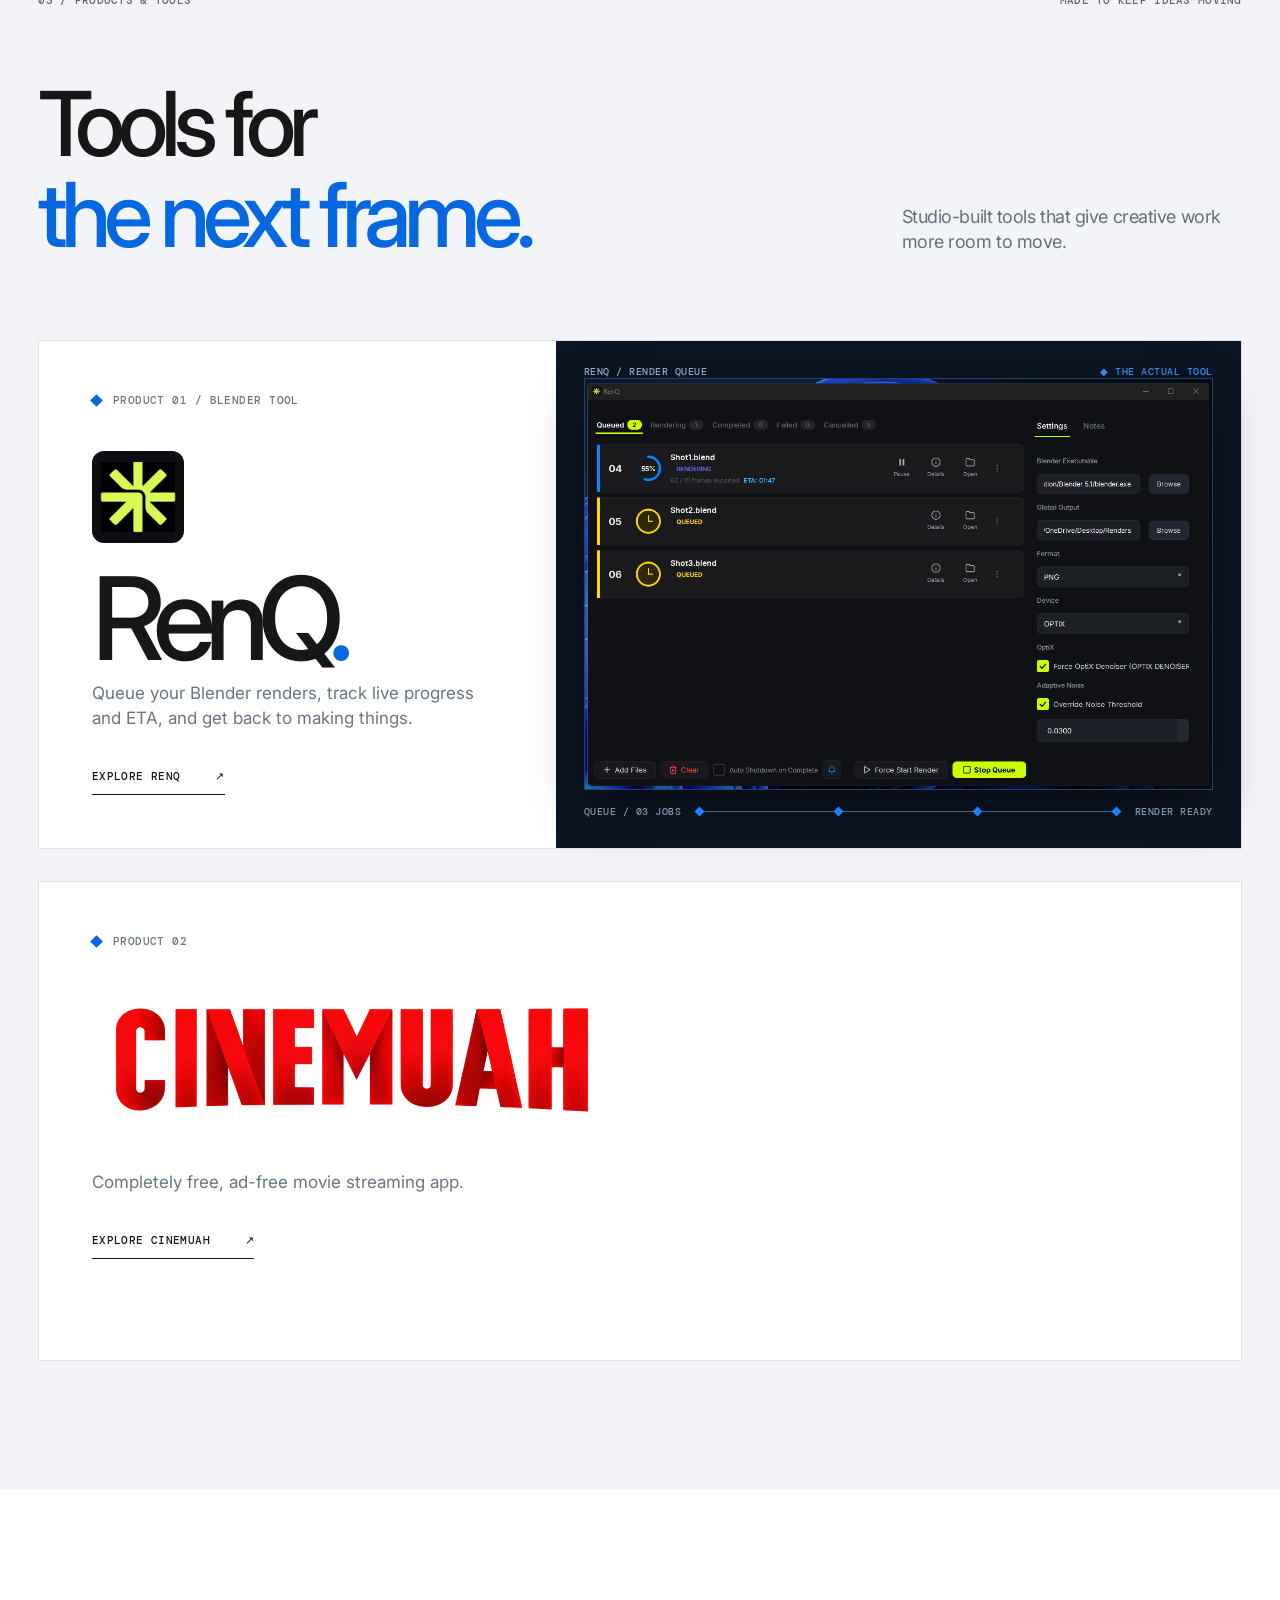
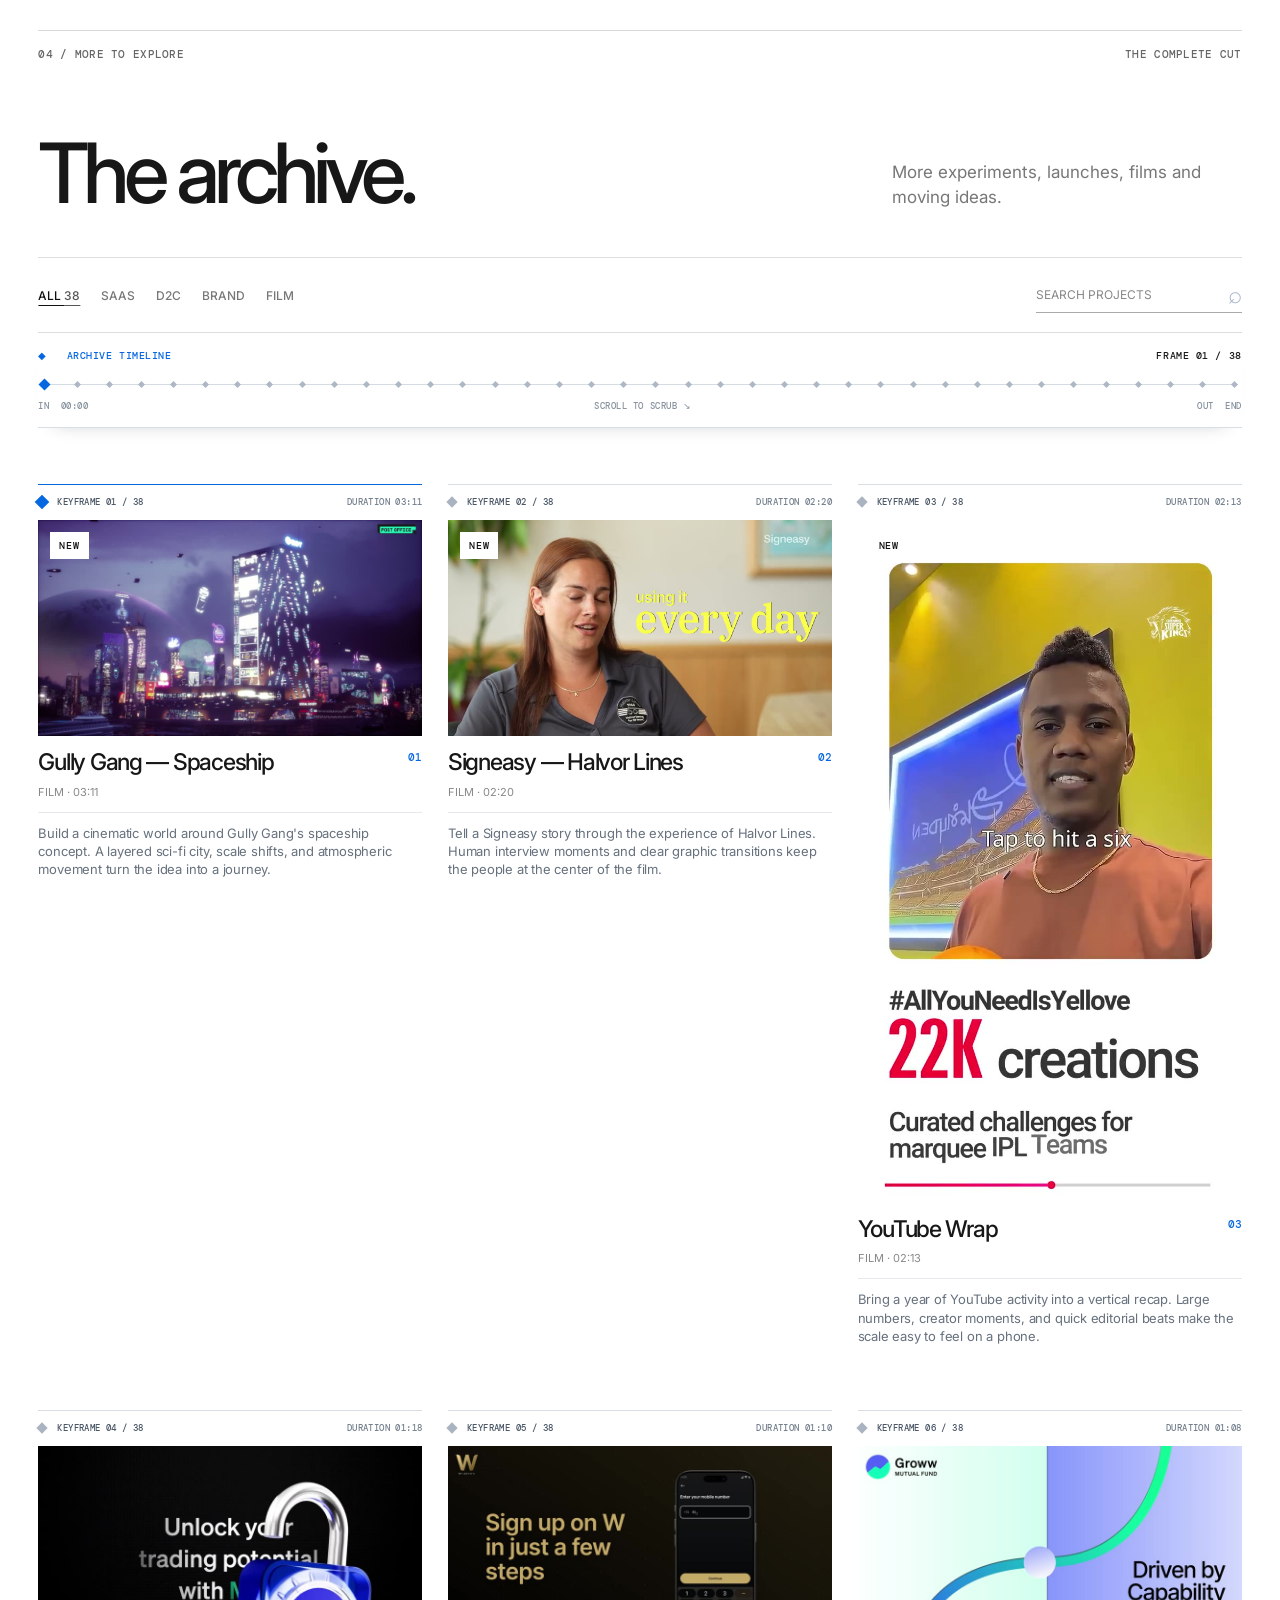
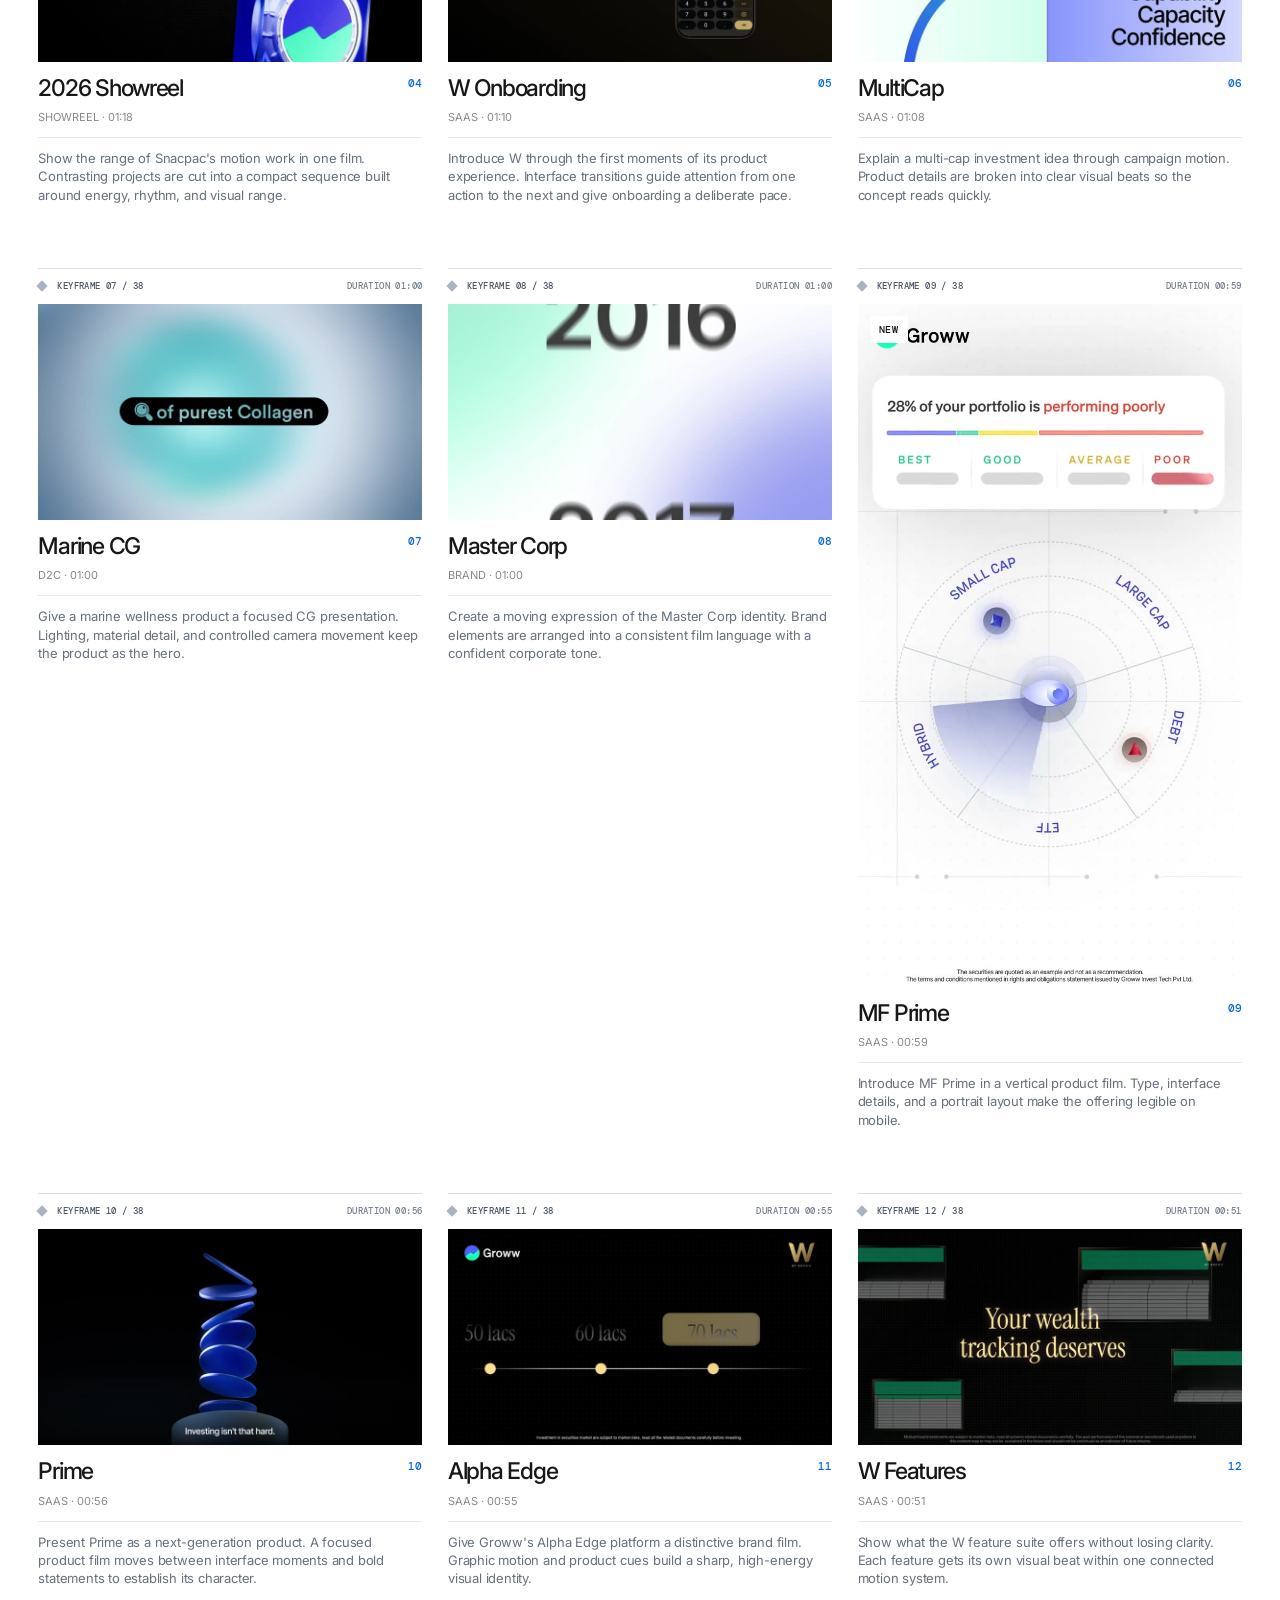
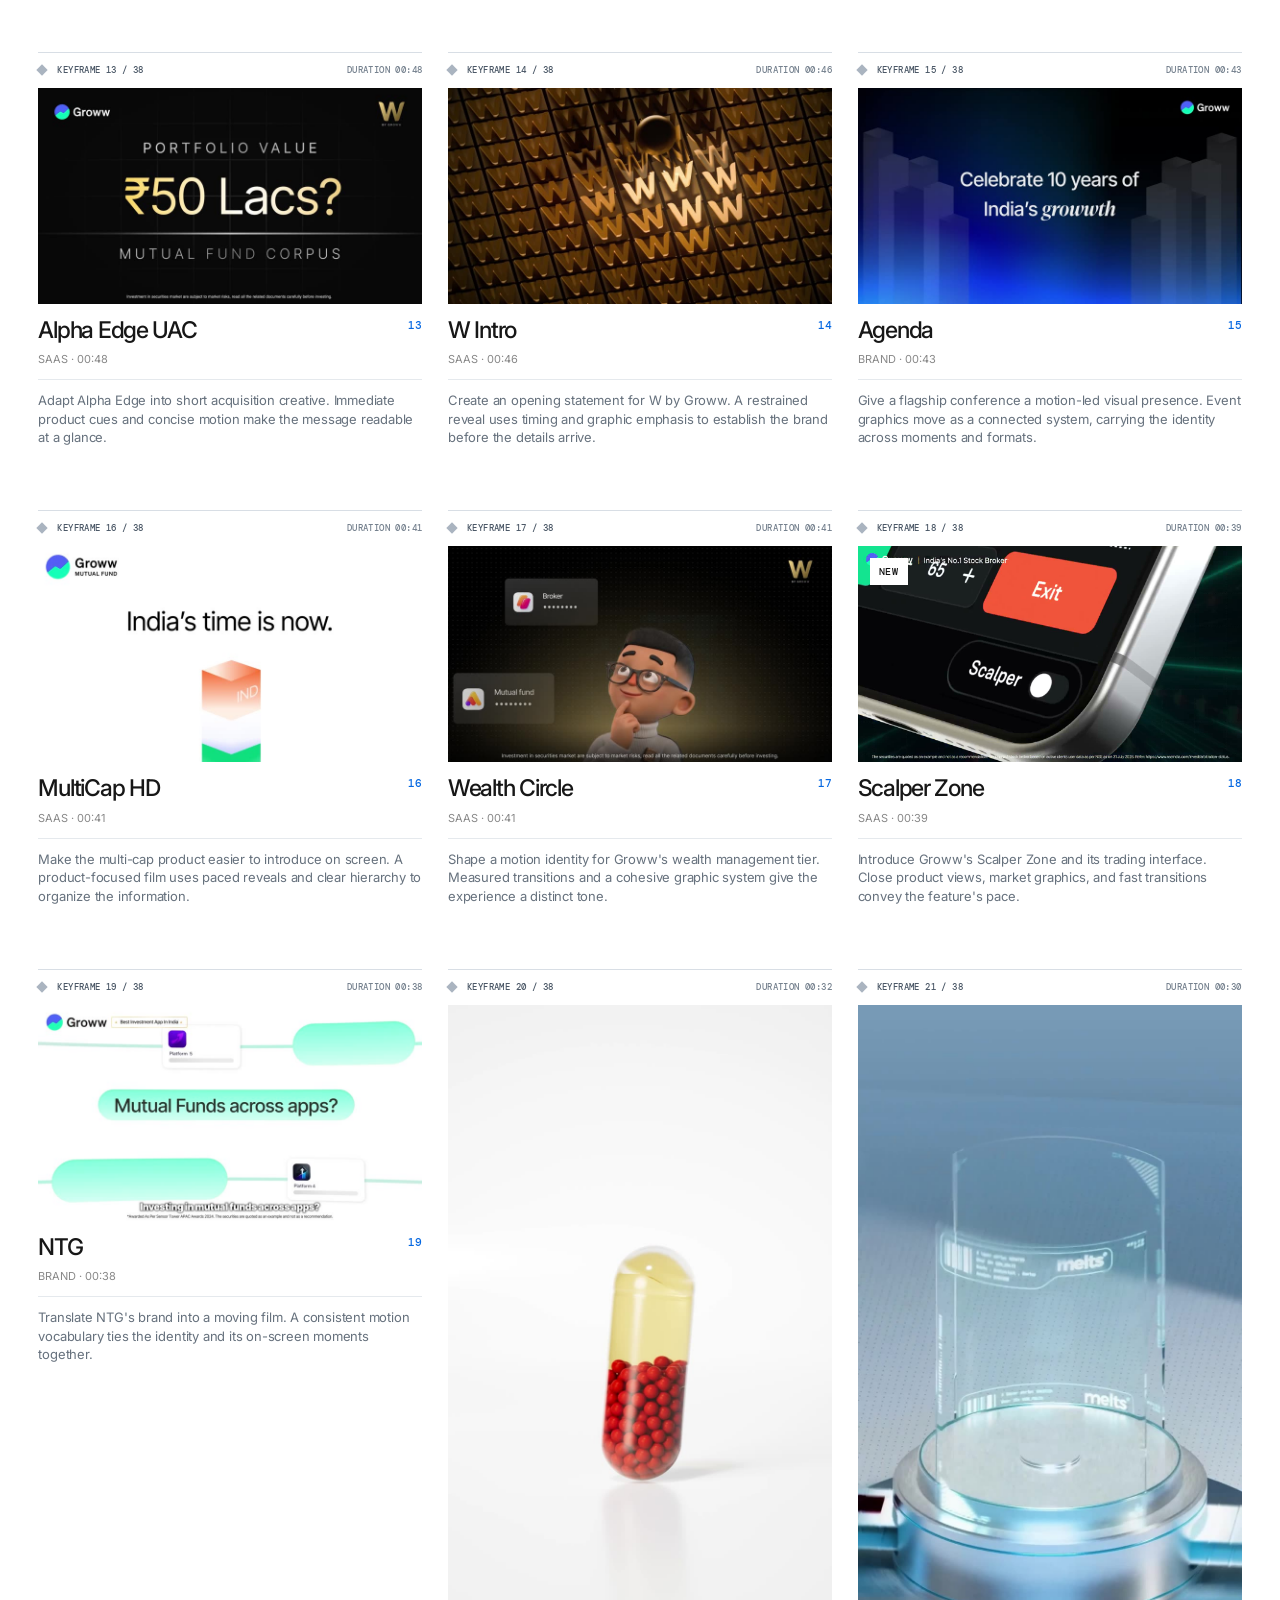
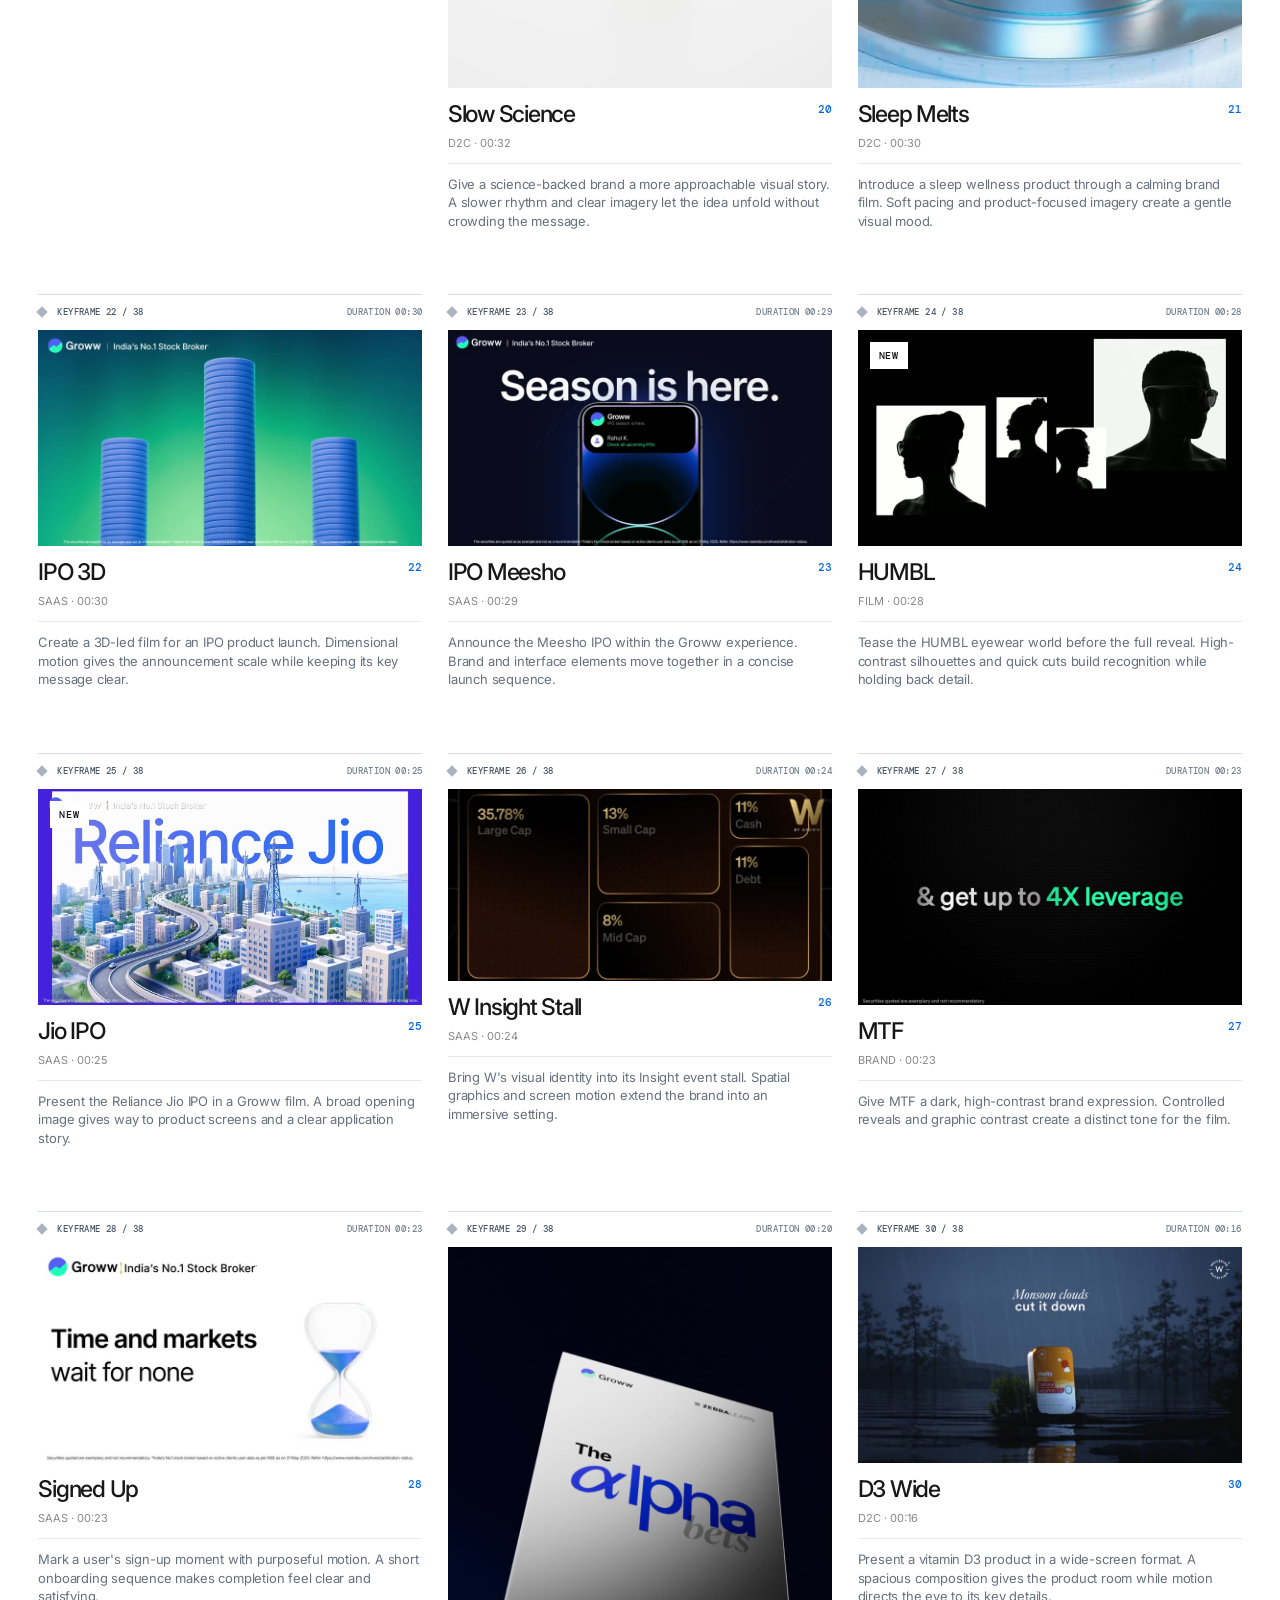
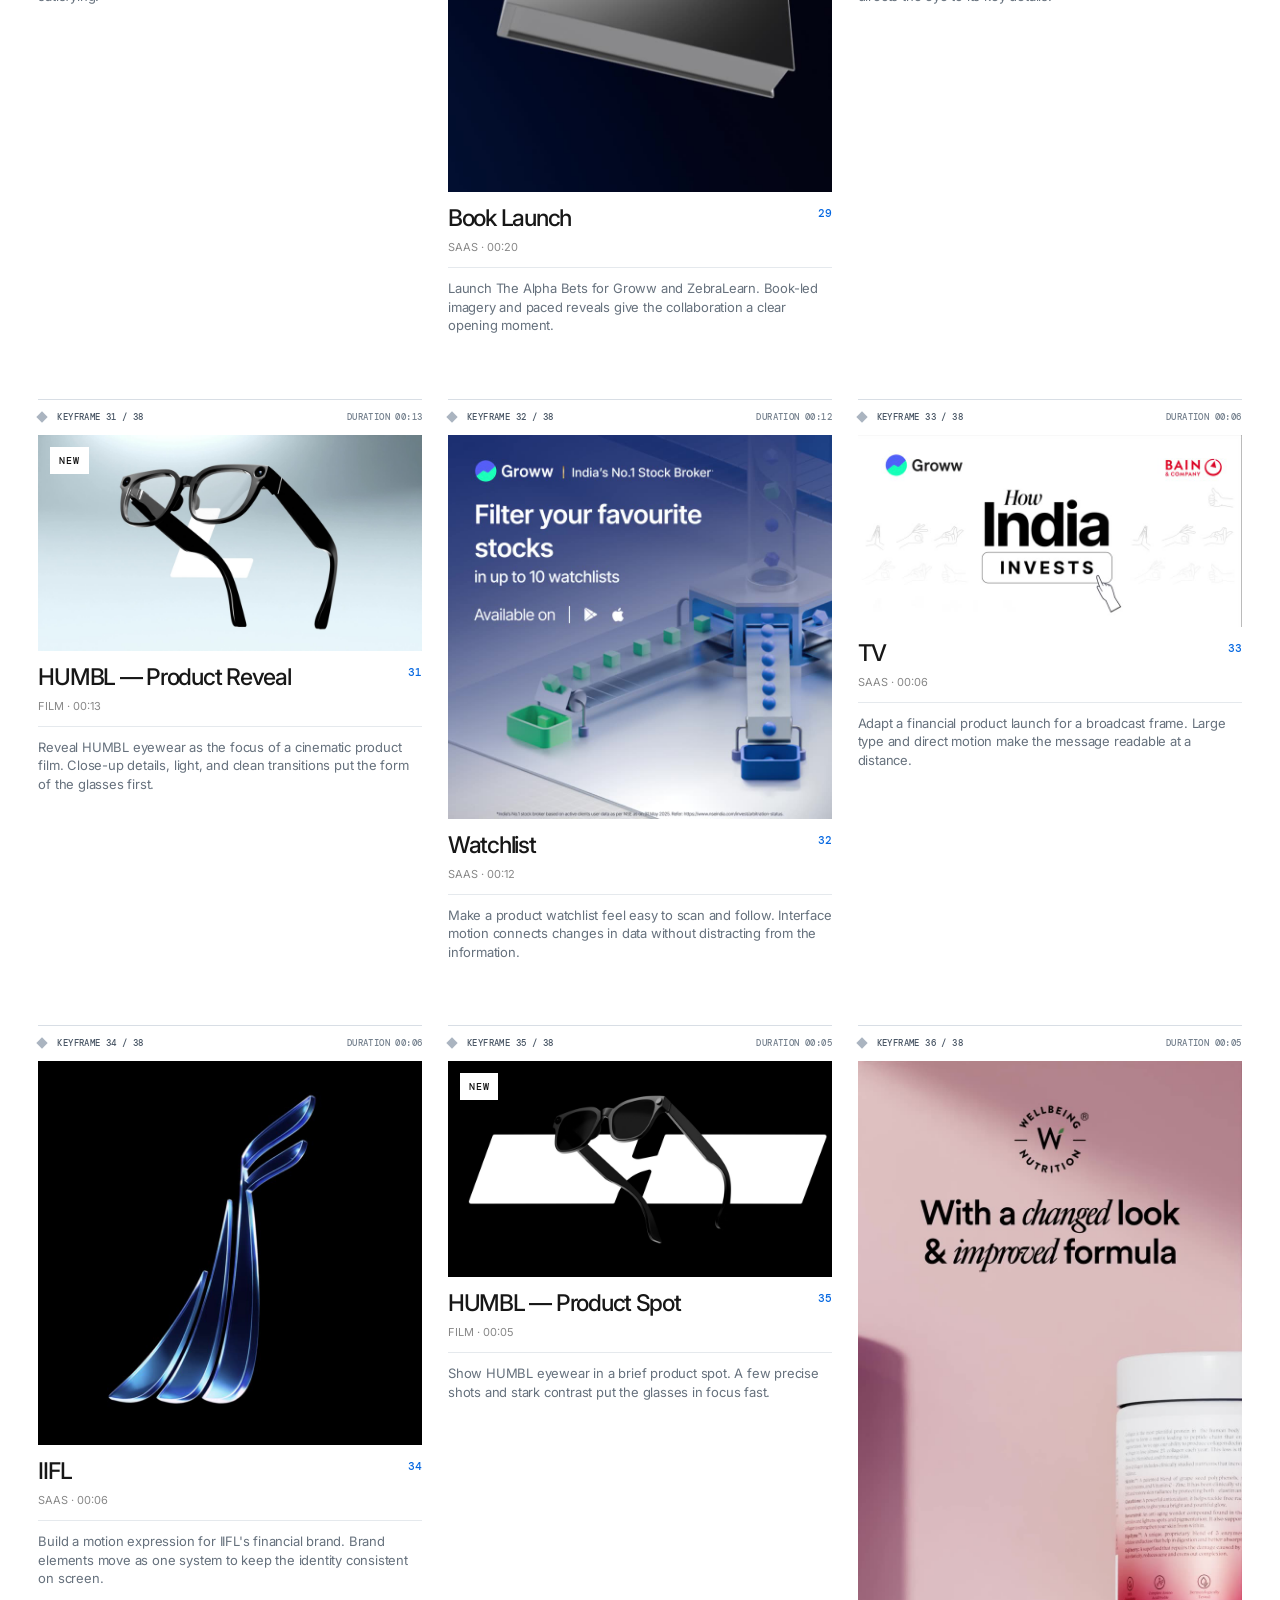
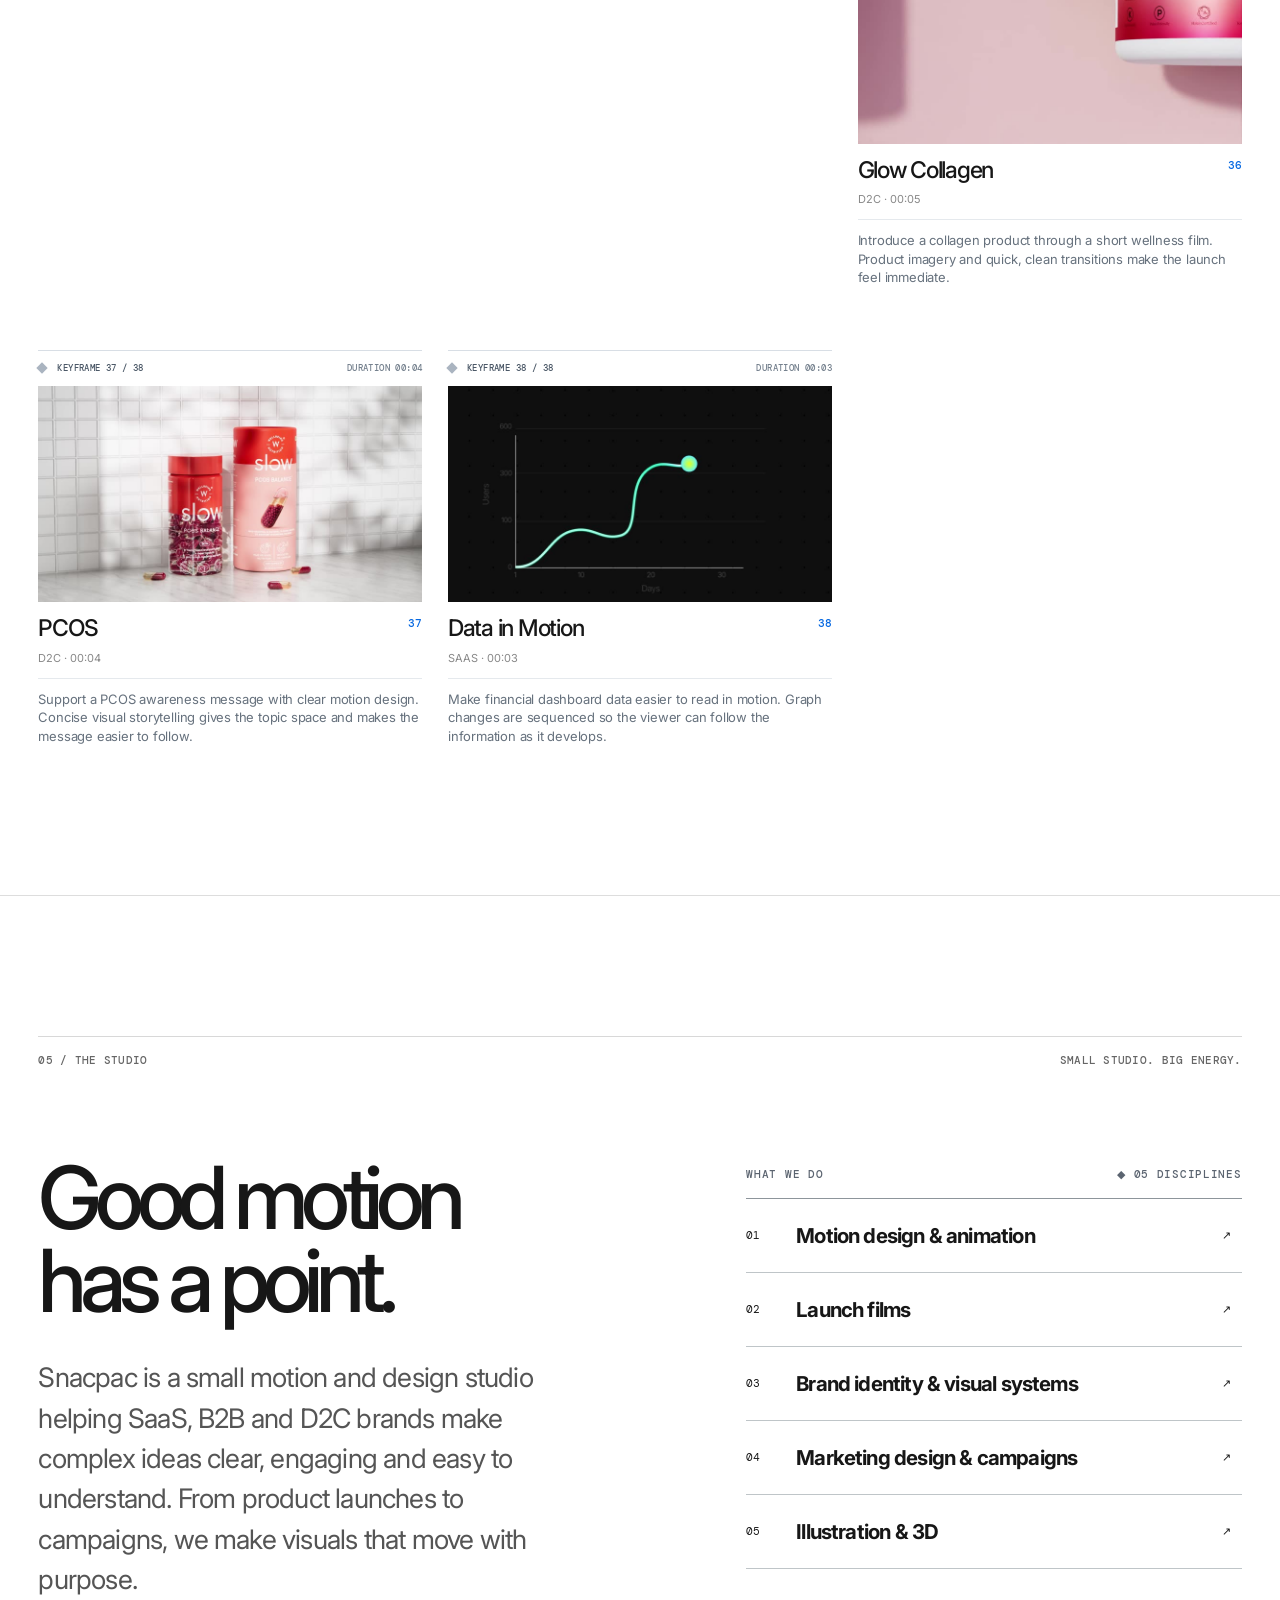
==== commit f0e19b55: "Align services heading and introduction with existing sections" ====
--- a/index.html
+++ b/index.html
@@ -215,7 +215,7 @@
       <div class="studio-layout"><div><h2 id="studio-heading">Good motion<br>has a <em>point.</em></h2><p class="studio-copy">Snacpac is a small motion and design studio helping SaaS, B2B and D2C brands make complex ideas clear, engaging and easy to understand. From product launches to campaigns, we make visuals that move with purpose.</p><a class="pill-button pill-button-dark" href="#contact">LET'S MAKE SOMETHING <span>↗</span></a></div><div class="studio-services"><div class="services-header"><span>WHAT WE DO</span><span>◆ 05 DISCIPLINES</span></div><ol><li><span>01</span><strong>Motion design & animation</strong><span>↗</span></li><li><span>02</span><strong>Launch films</strong><span>↗</span></li><li><span>03</span><strong>Brand identity & visual systems</strong><span>↗</span></li><li><span>04</span><strong>Marketing design & campaigns</strong><span>↗</span></li><li><span>05</span><strong>Illustration & 3D</strong><span>↗</span></li></ol></div></div>
     </section>
 
-    <section class="seo-services" id="services" aria-labelledby="services-heading"><h2 id="services-heading">Design &amp; motion services</h2><p>Explore how we help software companies, business brands and consumer products communicate through design and animation.</p><div class="seo-service-grid"><a class="seo-service-card" href="/services/saas-motion-design"><h3>SaaS Motion Design &amp; Product Videos</h3><p>Motion design helps SaaS brands show how a product works and why it matters. Snacpac creates product films, interface animation and launch visuals that turn complex features into a clear story.</p><span>Explore services ↗</span></a><a class="seo-service-card" href="/services/b2b-brand-design"><h3>B2B Brand Design &amp; Motion</h3><p>Snacpac helps B2B brands explain complex ideas through brand identity, visual systems and motion. We connect design with product stories, corporate films and campaign assets.</p><span>Explore services ↗</span></a><a class="seo-service-card" href="/services/d2c-product-animation"><h3>D2C Product Animation &amp; Brand Design</h3><p>Snacpac creates product animation, 3D visuals and campaign design for D2C brands. From wellness products to eyewear, we use lighting, materials and motion to give products a distinctive visual presence.</p><span>Explore services ↗</span></a></div></section>
+    <section class="seo-services" id="services" aria-labelledby="services-heading"><div class="section-kicker"><span>DESIGN &amp; MOTION SERVICES</span><span>MADE FOR YOUR BRAND</span></div><div class="seo-services-intro"><h2 id="services-heading">Design &amp; motion<br><em>services.</em></h2><p>Explore how we help software companies, business brands and consumer products communicate through design and animation.</p></div><div class="seo-service-grid"><a class="seo-service-card" href="/services/saas-motion-design"><h3>SaaS Motion Design &amp; Product Videos</h3><p>Motion design helps SaaS brands show how a product works and why it matters. Snacpac creates product films, interface animation and launch visuals that turn complex features into a clear story.</p><span>Explore services ↗</span></a><a class="seo-service-card" href="/services/b2b-brand-design"><h3>B2B Brand Design &amp; Motion</h3><p>Snacpac helps B2B brands explain complex ideas through brand identity, visual systems and motion. We connect design with product stories, corporate films and campaign assets.</p><span>Explore services ↗</span></a><a class="seo-service-card" href="/services/d2c-product-animation"><h3>D2C Product Animation &amp; Brand Design</h3><p>Snacpac creates product animation, 3D visuals and campaign design for D2C brands. From wellness products to eyewear, we use lighting, materials and motion to give products a distinctive visual presence.</p><span>Explore services ↗</span></a></div></section>
 
     <section class="contact-section" id="contact" aria-labelledby="contact-heading"><div class="section-kicker"><span>06 / THE NEXT FRAME</span><span>YOUR TURN TO MAKE A MOVE</span></div><p class="contact-overline"><span class="live-dot"></span> AVAILABLE</p><h2 id="contact-heading">Got something<br>worth <em>moving?</em></h2><a class="contact-mail" href="mailto:potatosnacpac@gmail.com">LET'S TALK <span>↗</span></a><p class="whatsapp-contact"><a href="https://wa.me/918637070820" target="_blank" rel="noopener noreferrer" aria-label="Chat with Snacpac on WhatsApp at +91 8637070820 (opens in a new tab)">CHAT ON WHATSAPP ↗</a></p><div class="contact-bottom"><a href="mailto:potatosnacpac@gmail.com">potatosnacpac@gmail.com</a><div><a href="https://www.instagram.com/potatosnacpac" target="_blank" rel="noopener noreferrer">INSTAGRAM ↗</a><a href="https://www.linkedin.com/in/motionman/" target="_blank" rel="noopener noreferrer">LINKEDIN ↗</a></div></div></section>
   </main>
--- a/seo.css
+++ b/seo.css
@@ -1 +1,77 @@
-.seo-services{padding:80px clamp(24px,6vw,96px);background:#f1f0eb;color:#141414}.seo-services h2{font-size:clamp(28px,4vw,48px);line-height:1.15;margin:0 0 24px}.seo-services>p{max-width:720px;line-height:1.7}.seo-service-grid{display:grid;grid-template-columns:repeat(3,minmax(0,1fr));gap:24px;margin-top:32px}.seo-service-card{display:block;padding:28px;border:1px solid #c9c8c2;color:inherit;text-decoration:none}.seo-service-card h3{font-size:23px;line-height:1.3;margin:0 0 16px}.seo-service-card p{line-height:1.7;margin-bottom:24px}.seo-service-card span{font-weight:600}.seo-service-card:hover,.seo-service-card:focus-visible{outline:2px solid #0668e1;outline-offset:3px}@media(max-width:900px){.seo-service-grid{grid-template-columns:1fr}}
+.seo-services {
+  padding: 100px var(--pad) 150px;
+  background: #fff;
+  color: var(--ink);
+}
+.seo-services-intro {
+  display: flex;
+  align-items: flex-end;
+  justify-content: space-between;
+  gap: 40px;
+  margin: 70px 0 80px;
+}
+.seo-services h2 {
+  font-size: clamp(55px, 6.5vw, 108px);
+  font-weight: 500;
+  letter-spacing: -.075em;
+  line-height: 1.02;
+  margin: 0;
+}
+.seo-services h2 em { font-style: normal; color: #777; }
+.seo-services-intro > p {
+  max-width: 420px;
+  margin: 0;
+  color: #555;
+  font-size: clamp(18px, 1.6vw, 24px);
+  line-height: 1.45;
+  letter-spacing: -.025em;
+}
+.seo-service-grid { display: block; }
+.seo-service-card {
+  display: grid;
+  grid-template-columns: minmax(0, 1.25fr) minmax(0, 1fr) auto;
+  align-items: start;
+  gap: 36px;
+  padding: 40px 0;
+  border-top: 1px solid #d8d8d8;
+  color: inherit;
+  text-decoration: none;
+}
+.seo-service-card:last-child { border-bottom: 1px solid #d8d8d8; }
+.seo-service-card h3 {
+  margin: 0;
+  font-size: clamp(28px, 3.1vw, 48px);
+  font-weight: 500;
+  line-height: 1.12;
+  letter-spacing: -.055em;
+  transition: color .25s ease;
+}
+.seo-service-card p {
+  margin: 0;
+  color: #555;
+  font-size: 18px;
+  line-height: 1.55;
+  letter-spacing: -.02em;
+}
+.seo-service-card > span {
+  margin-top: 6px;
+  padding-bottom: 8px;
+  border-bottom: 1px solid currentColor;
+  font: 500 11px 'DM Mono', monospace;
+  text-transform: uppercase;
+  white-space: nowrap;
+}
+.seo-service-card:hover h3, .seo-service-card:hover > span { color: var(--blue); }
+.seo-service-card:focus-visible { outline: 2px solid var(--blue); outline-offset: 6px; }
+@media (max-width: 1000px) {
+  .seo-service-card { grid-template-columns: minmax(0, 1fr) minmax(0, 1fr); gap: 24px 36px; }
+  .seo-service-card > span { grid-column: 2; width: max-content; margin-top: 0; }
+}
+@media (max-width: 760px) {
+  .seo-services { padding: 80px var(--pad) 110px; }
+  .seo-services-intro { display: block; margin: 50px 0 60px; }
+  .seo-services h2 { font-size: clamp(55px, 10vw, 80px); margin-bottom: 28px; }
+  .seo-service-card { display: block; padding: 32px 0; }
+  .seo-service-card h3 { margin-bottom: 20px; }
+  .seo-service-card > span { display: inline-block; margin-top: 24px; }
+}
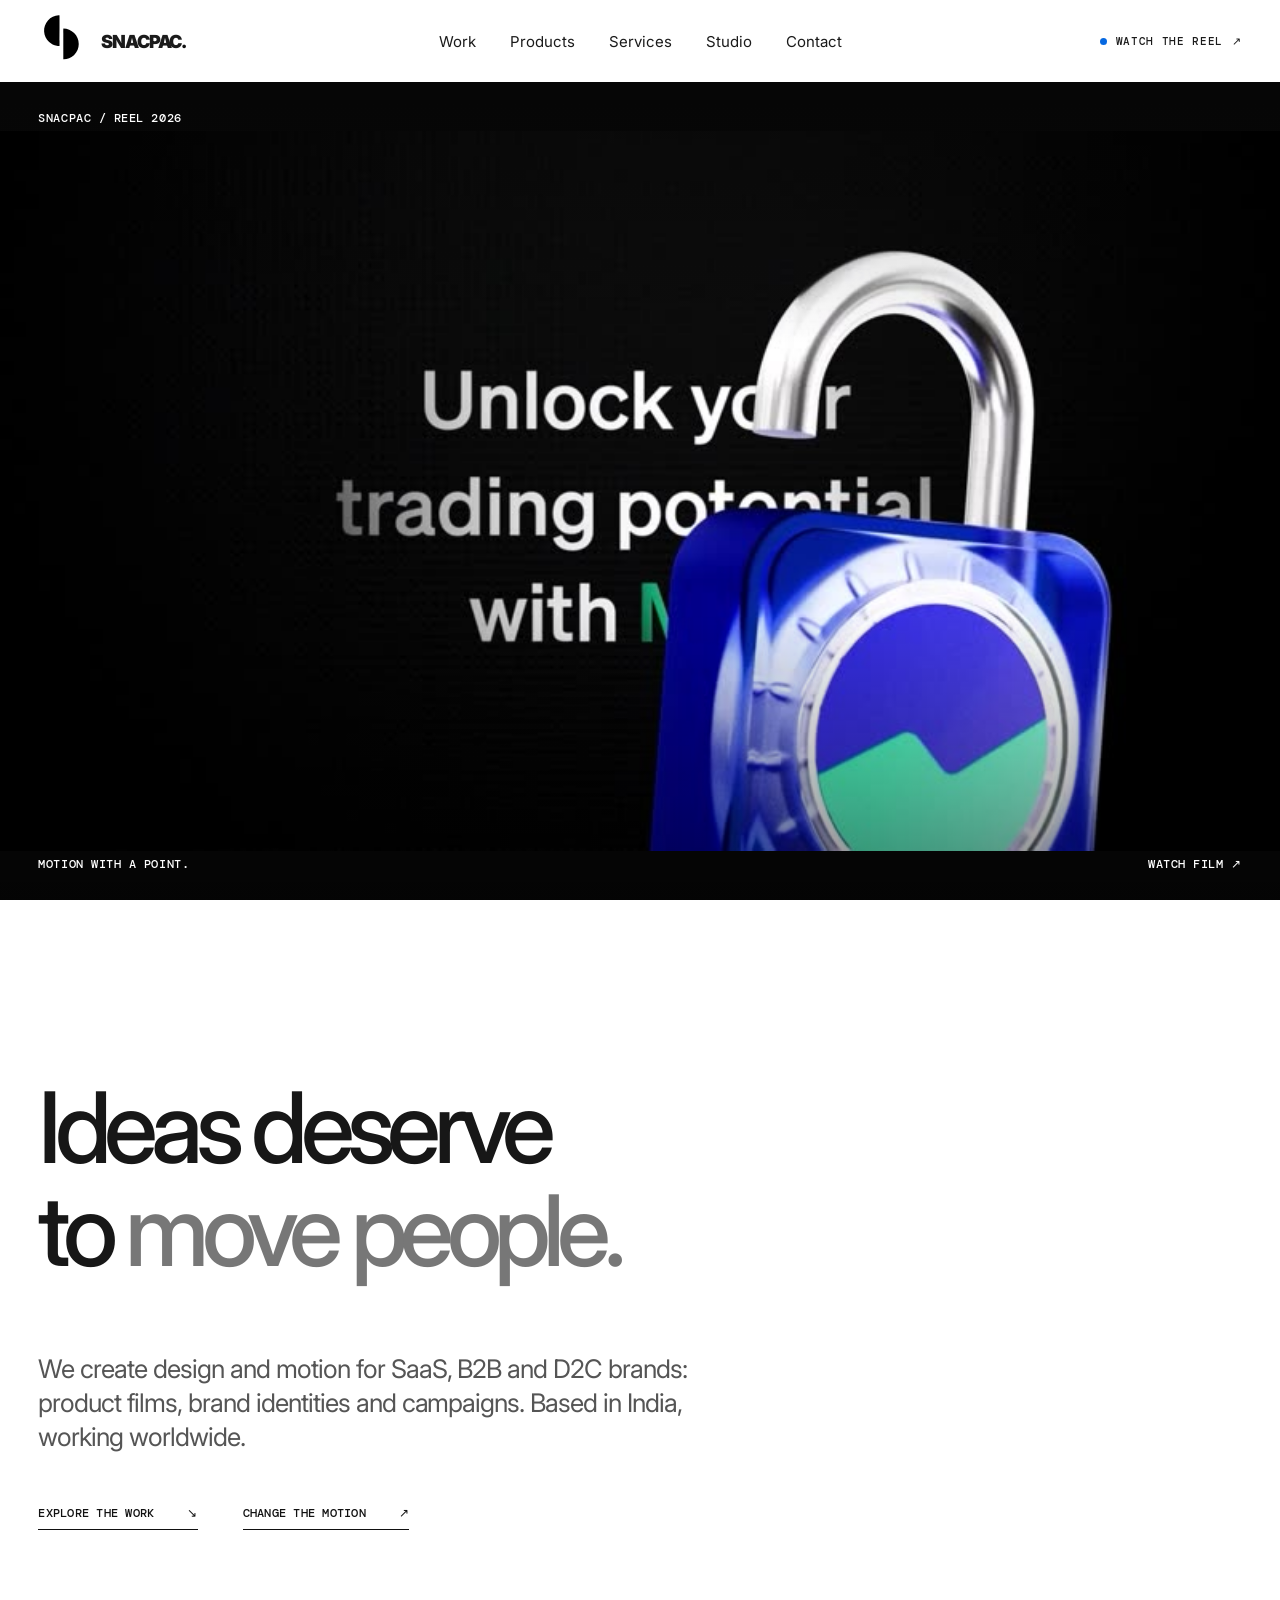
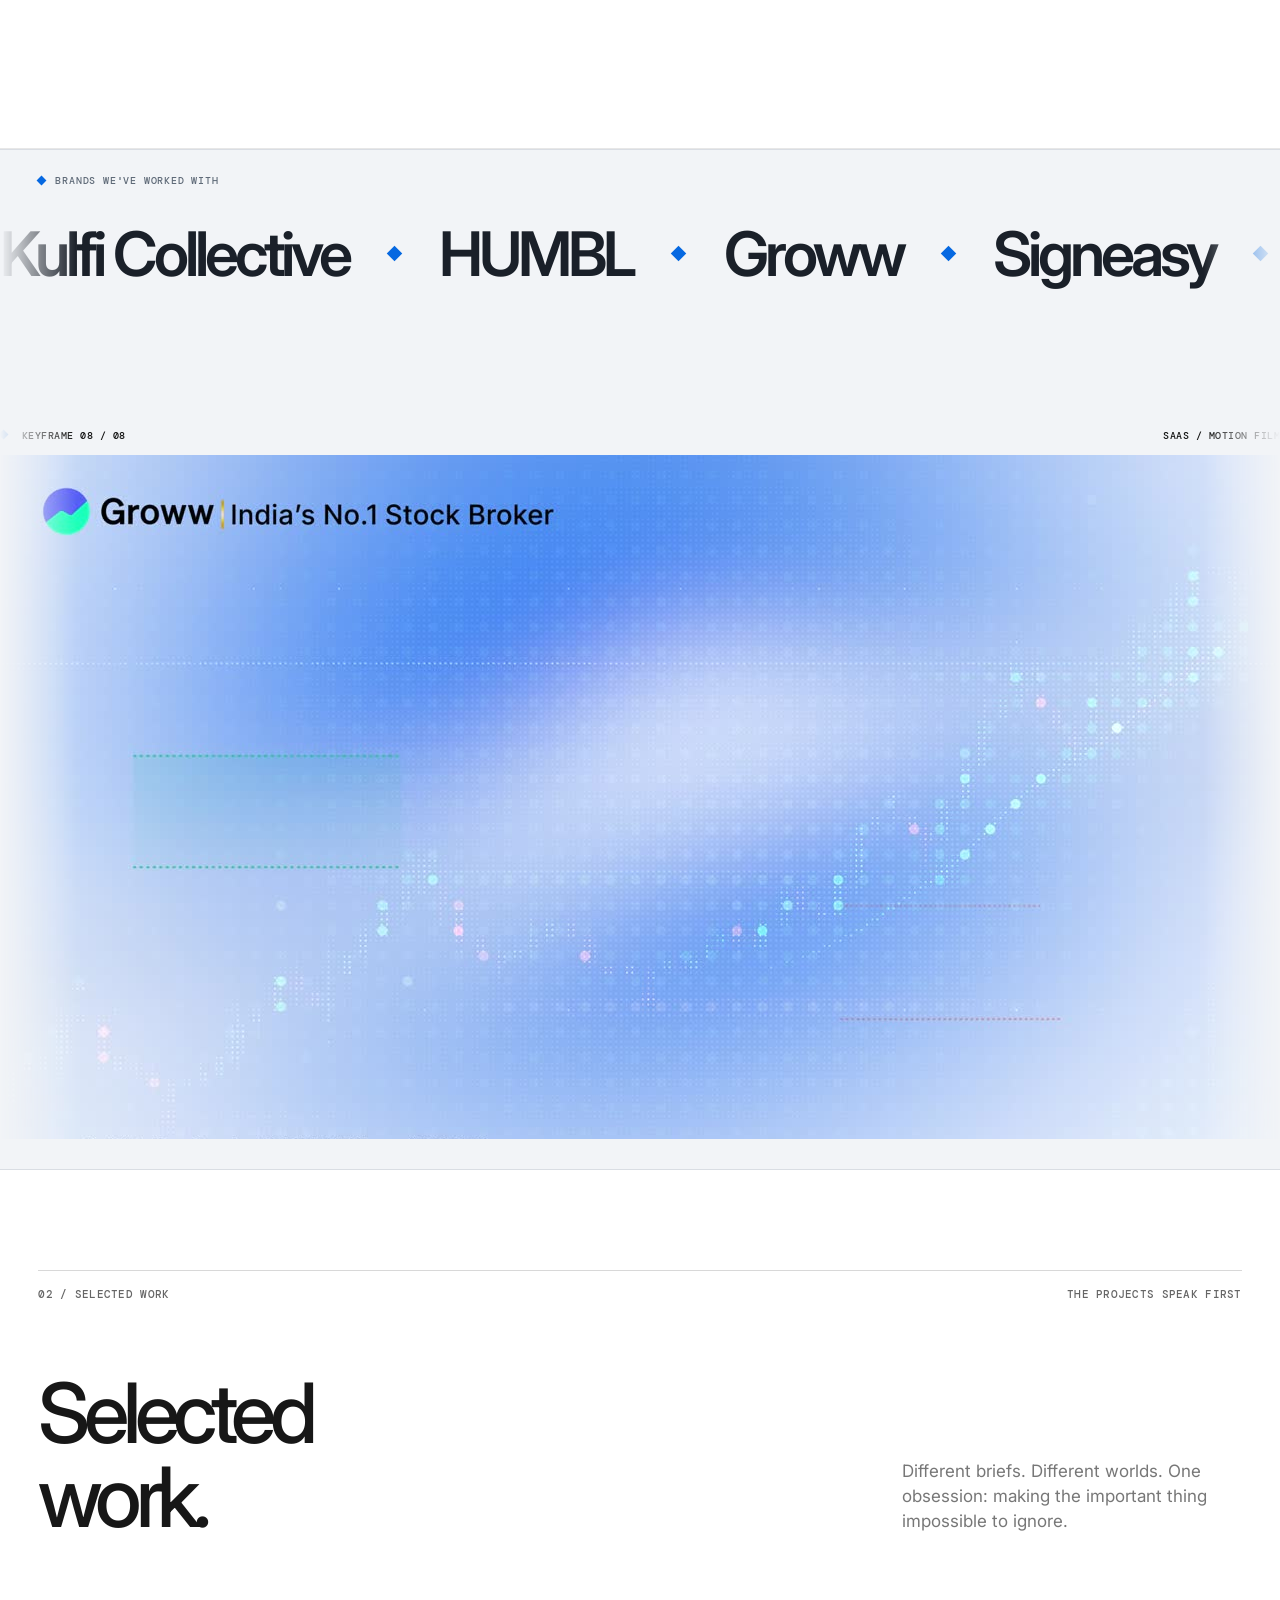
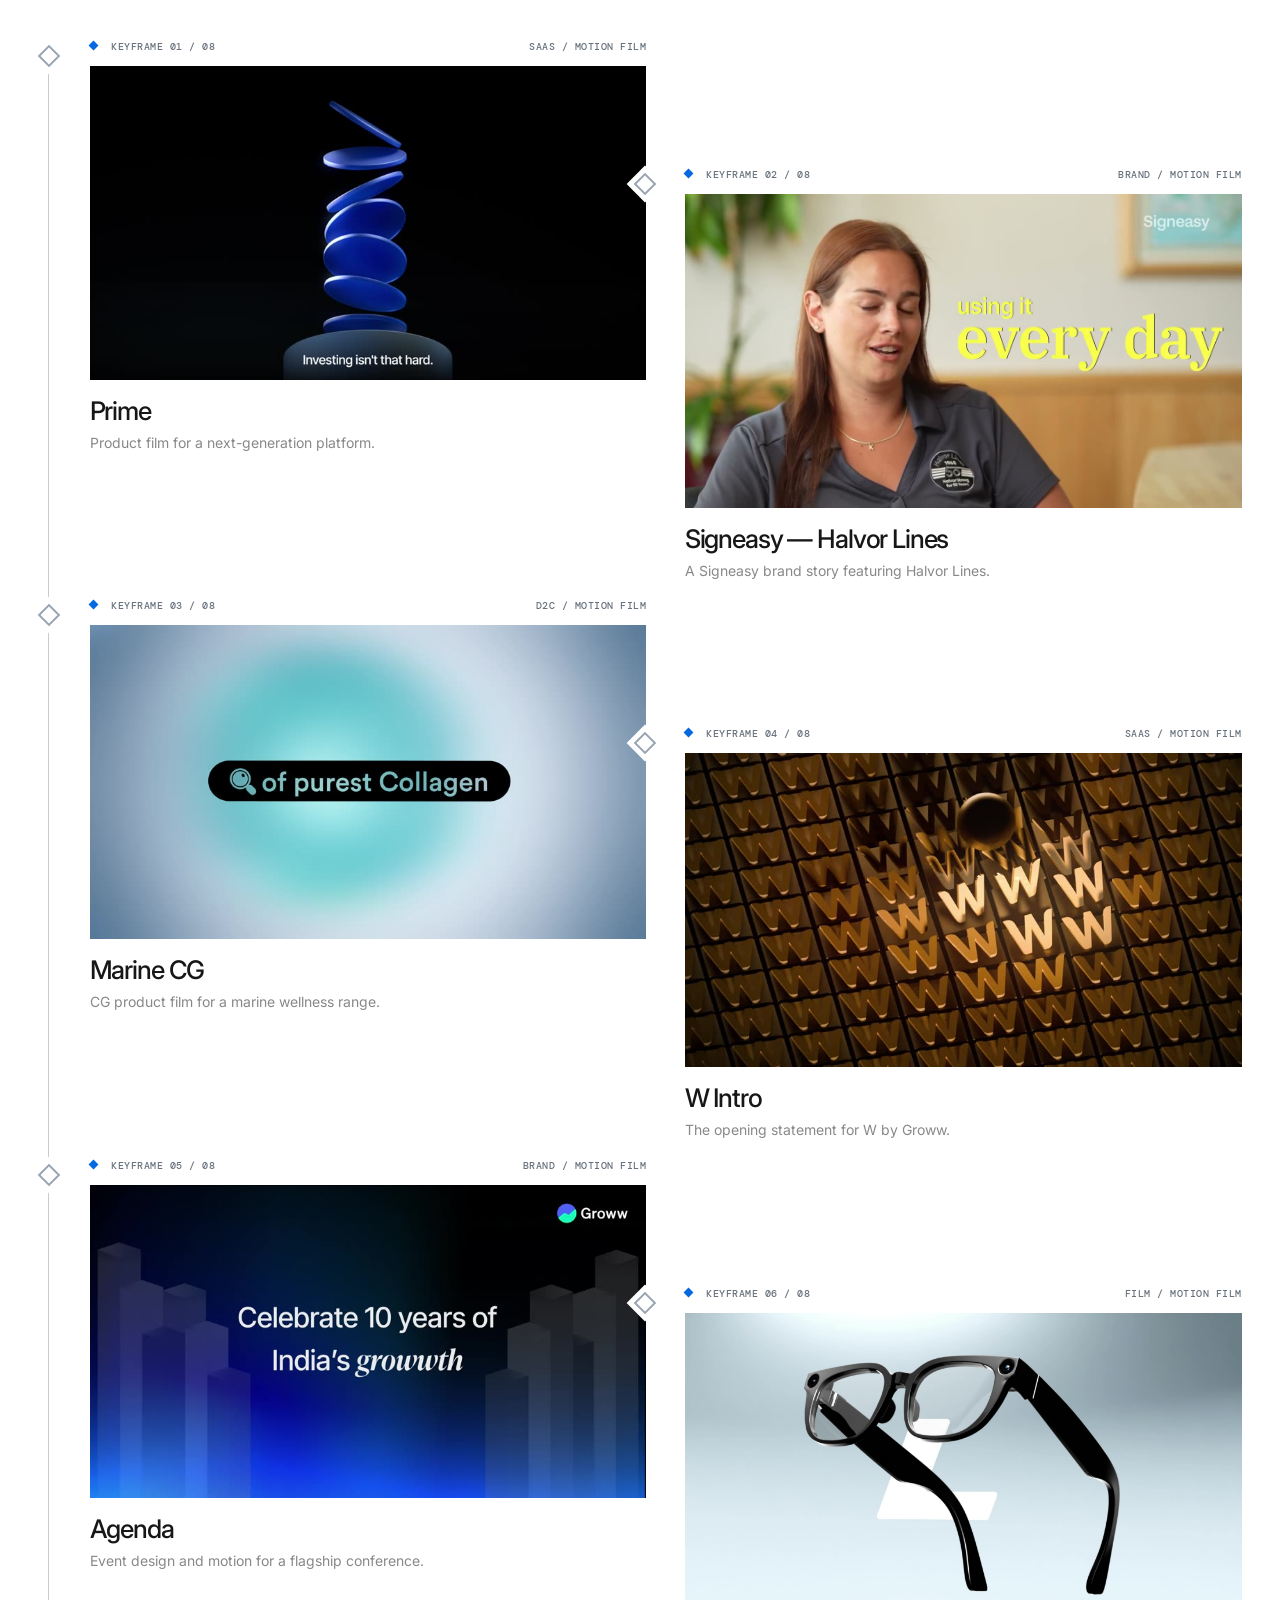
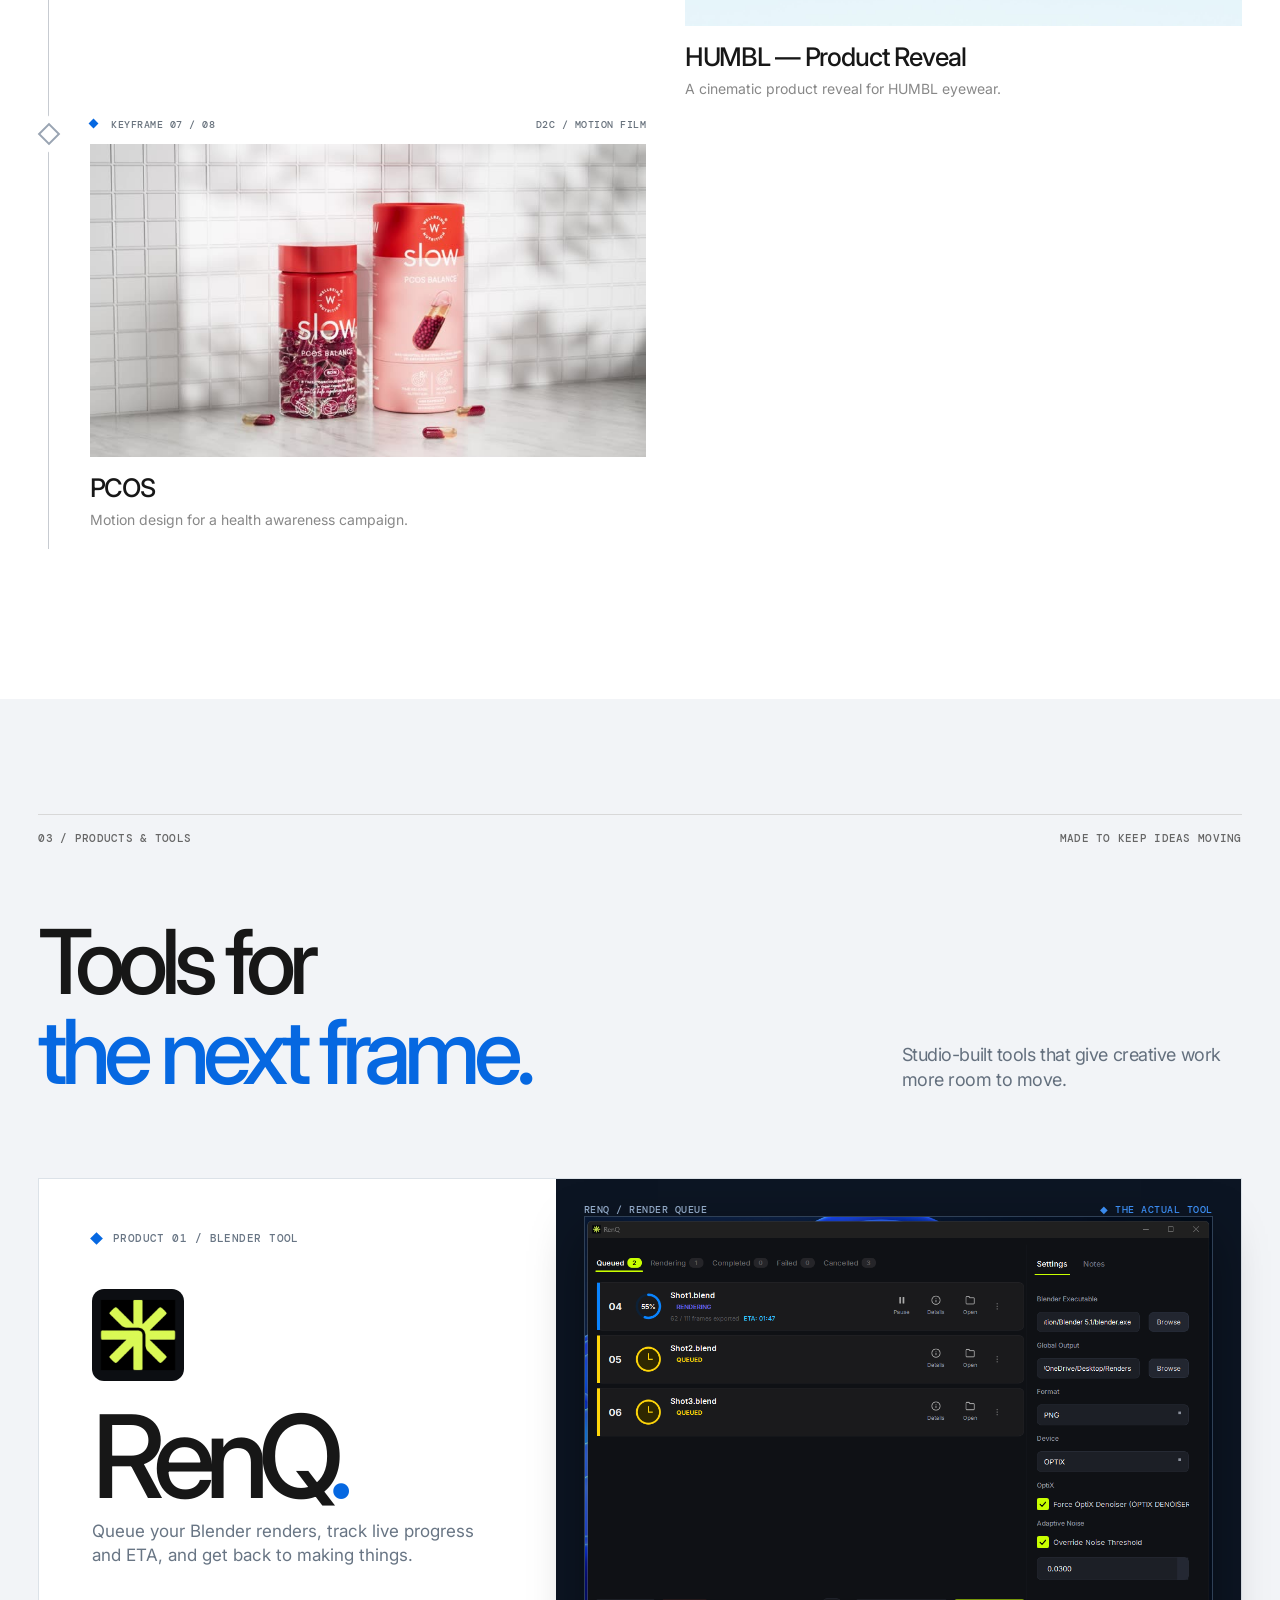
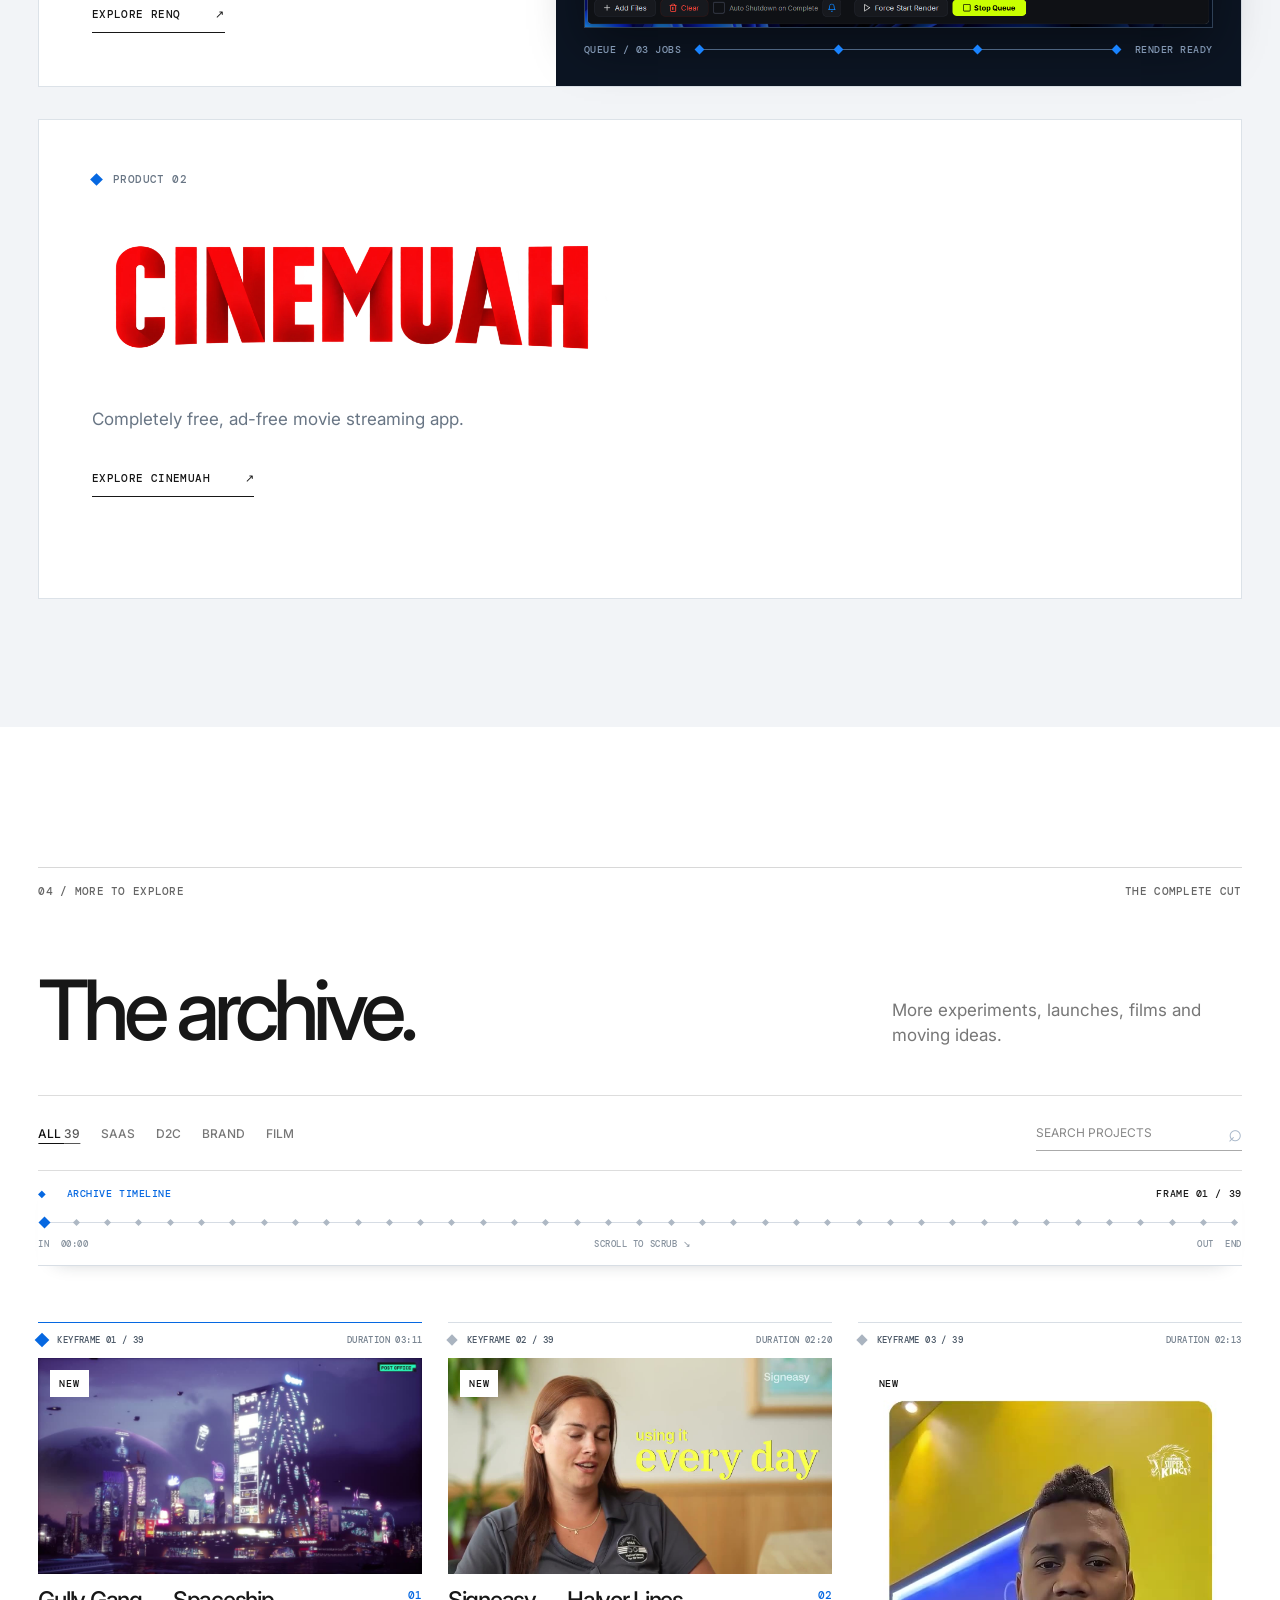
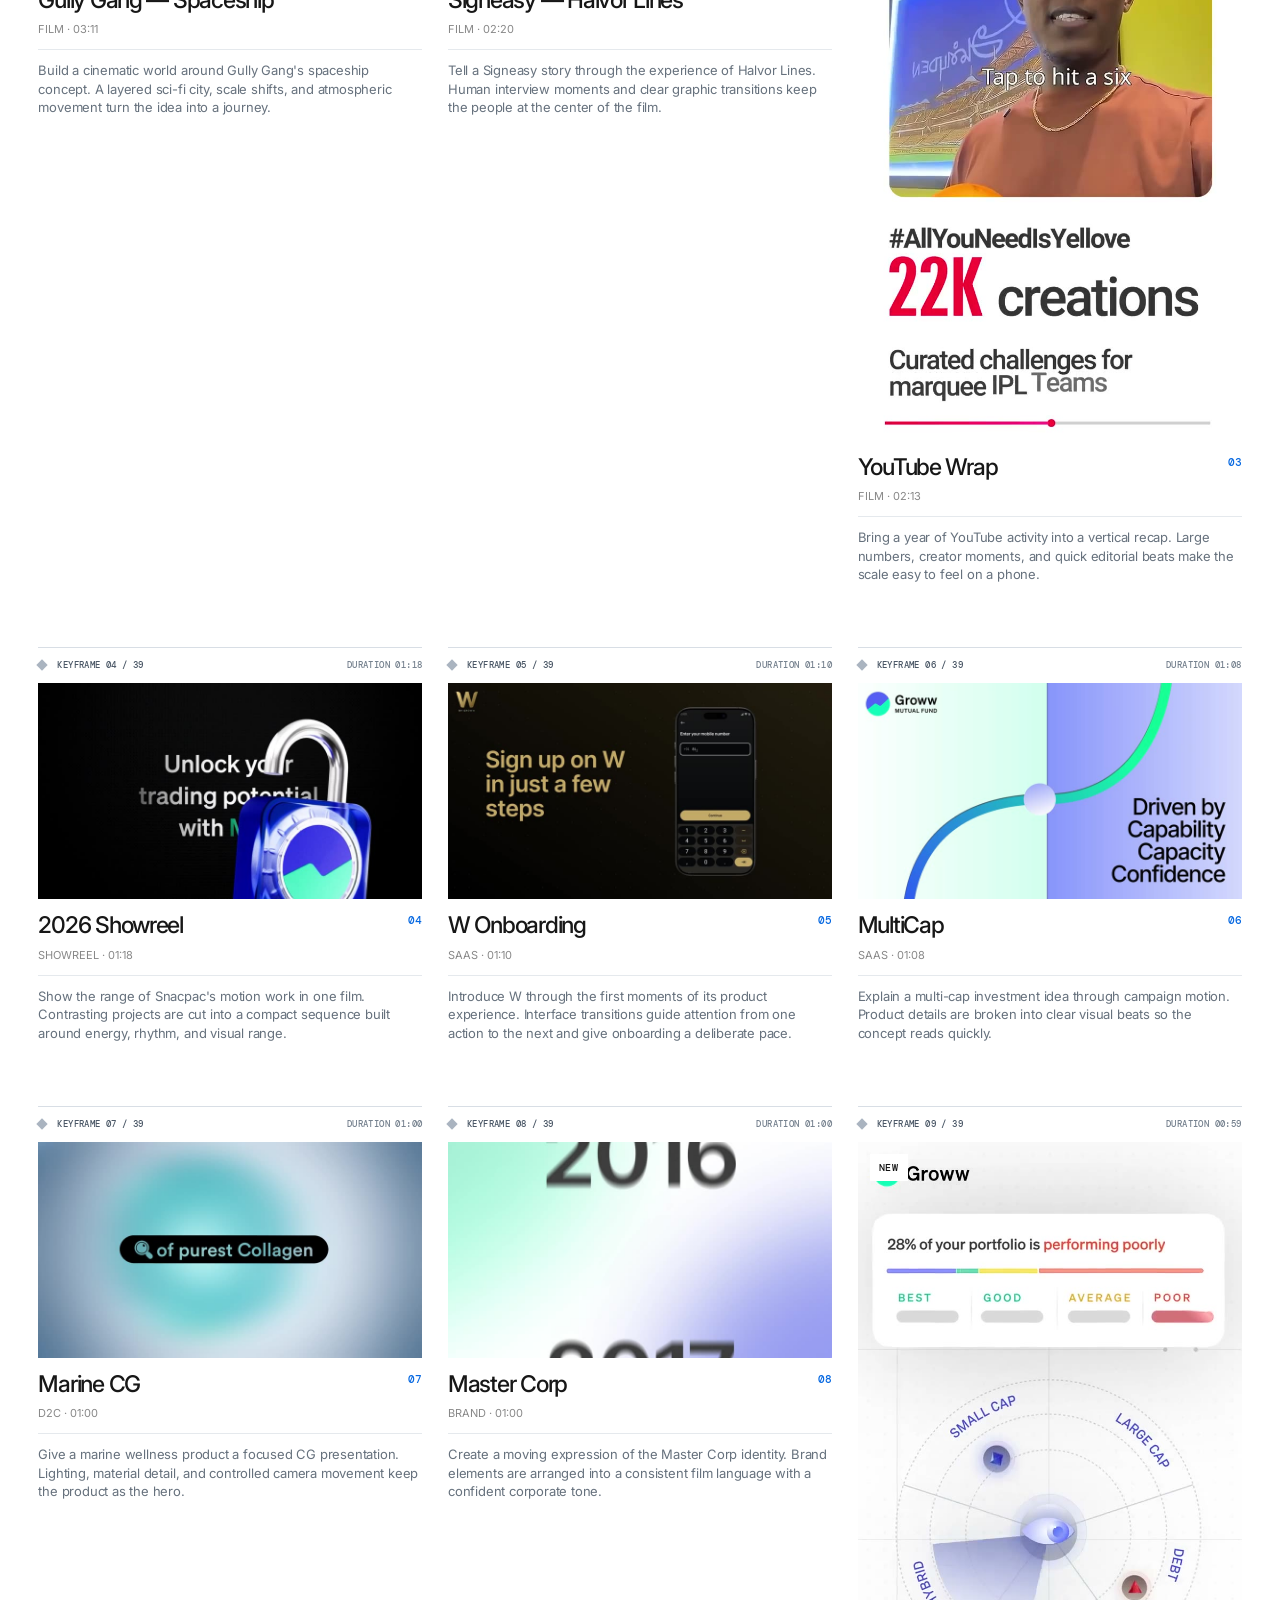
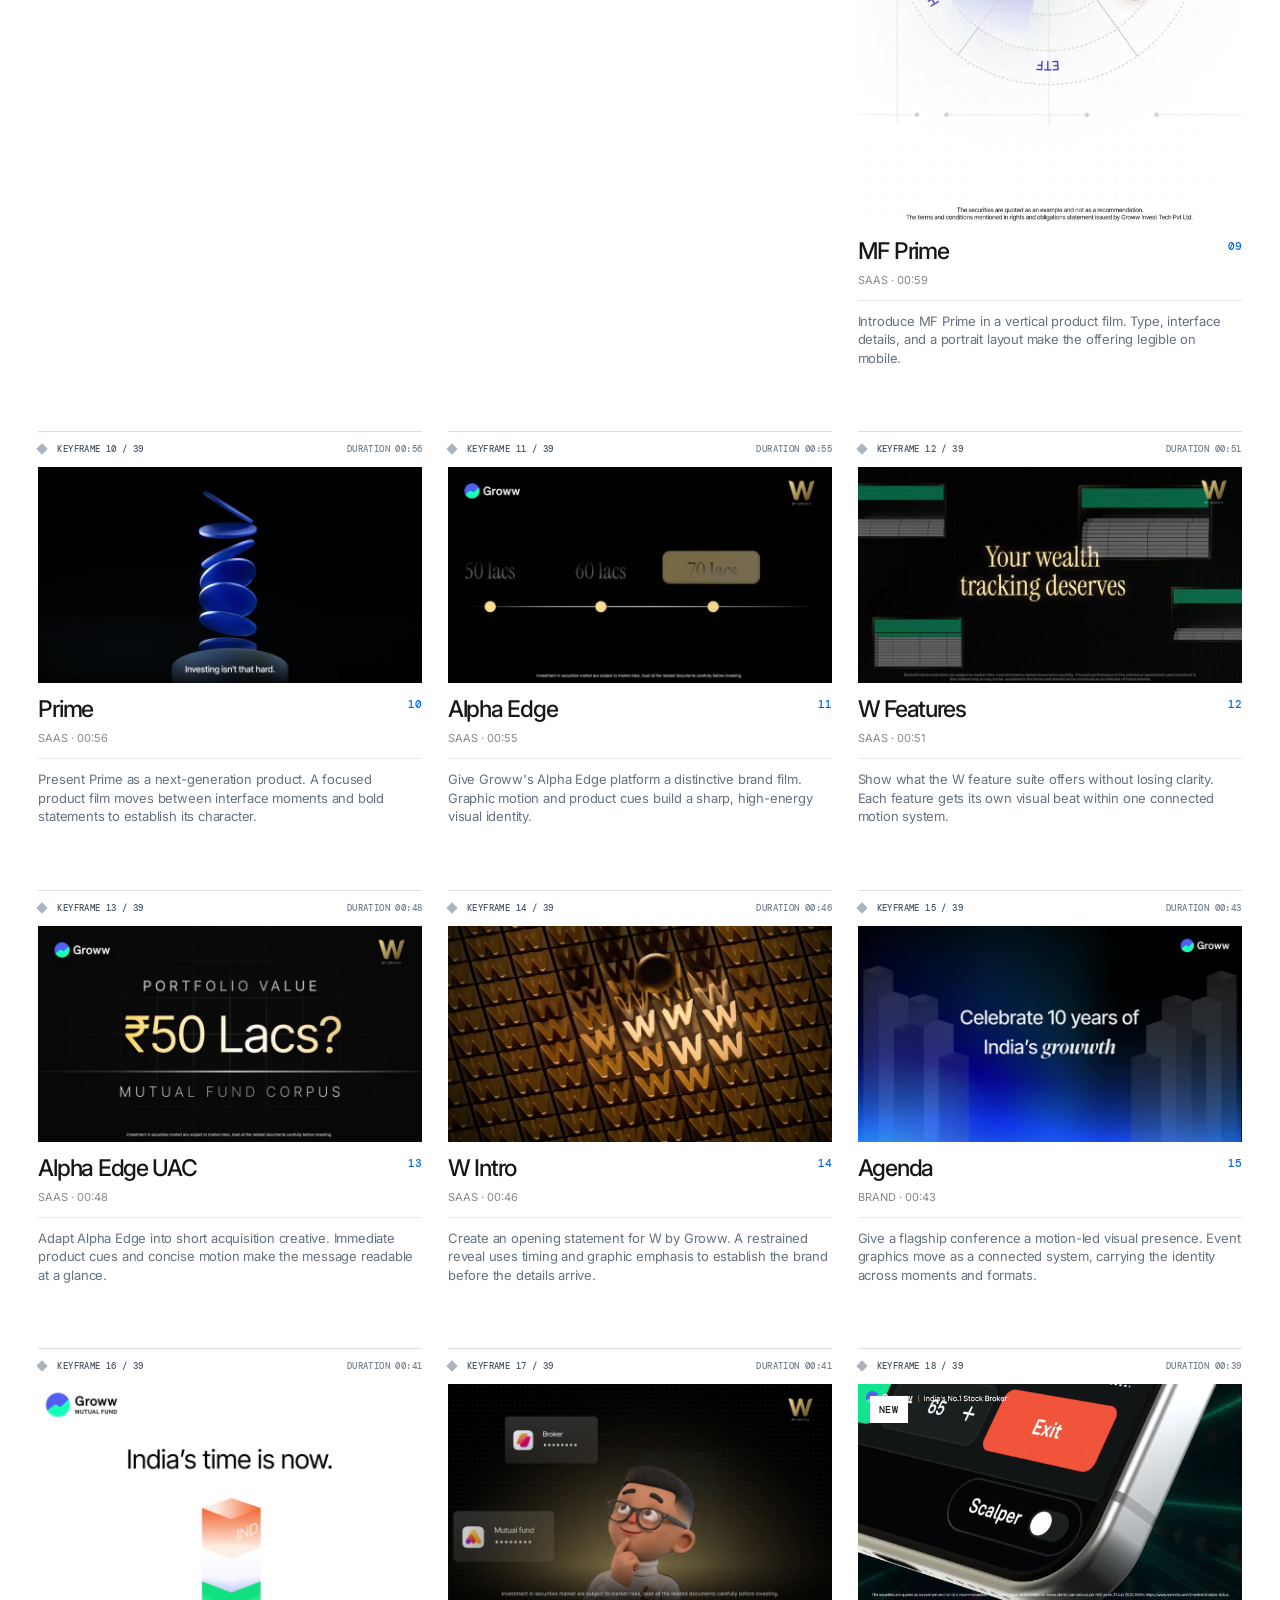
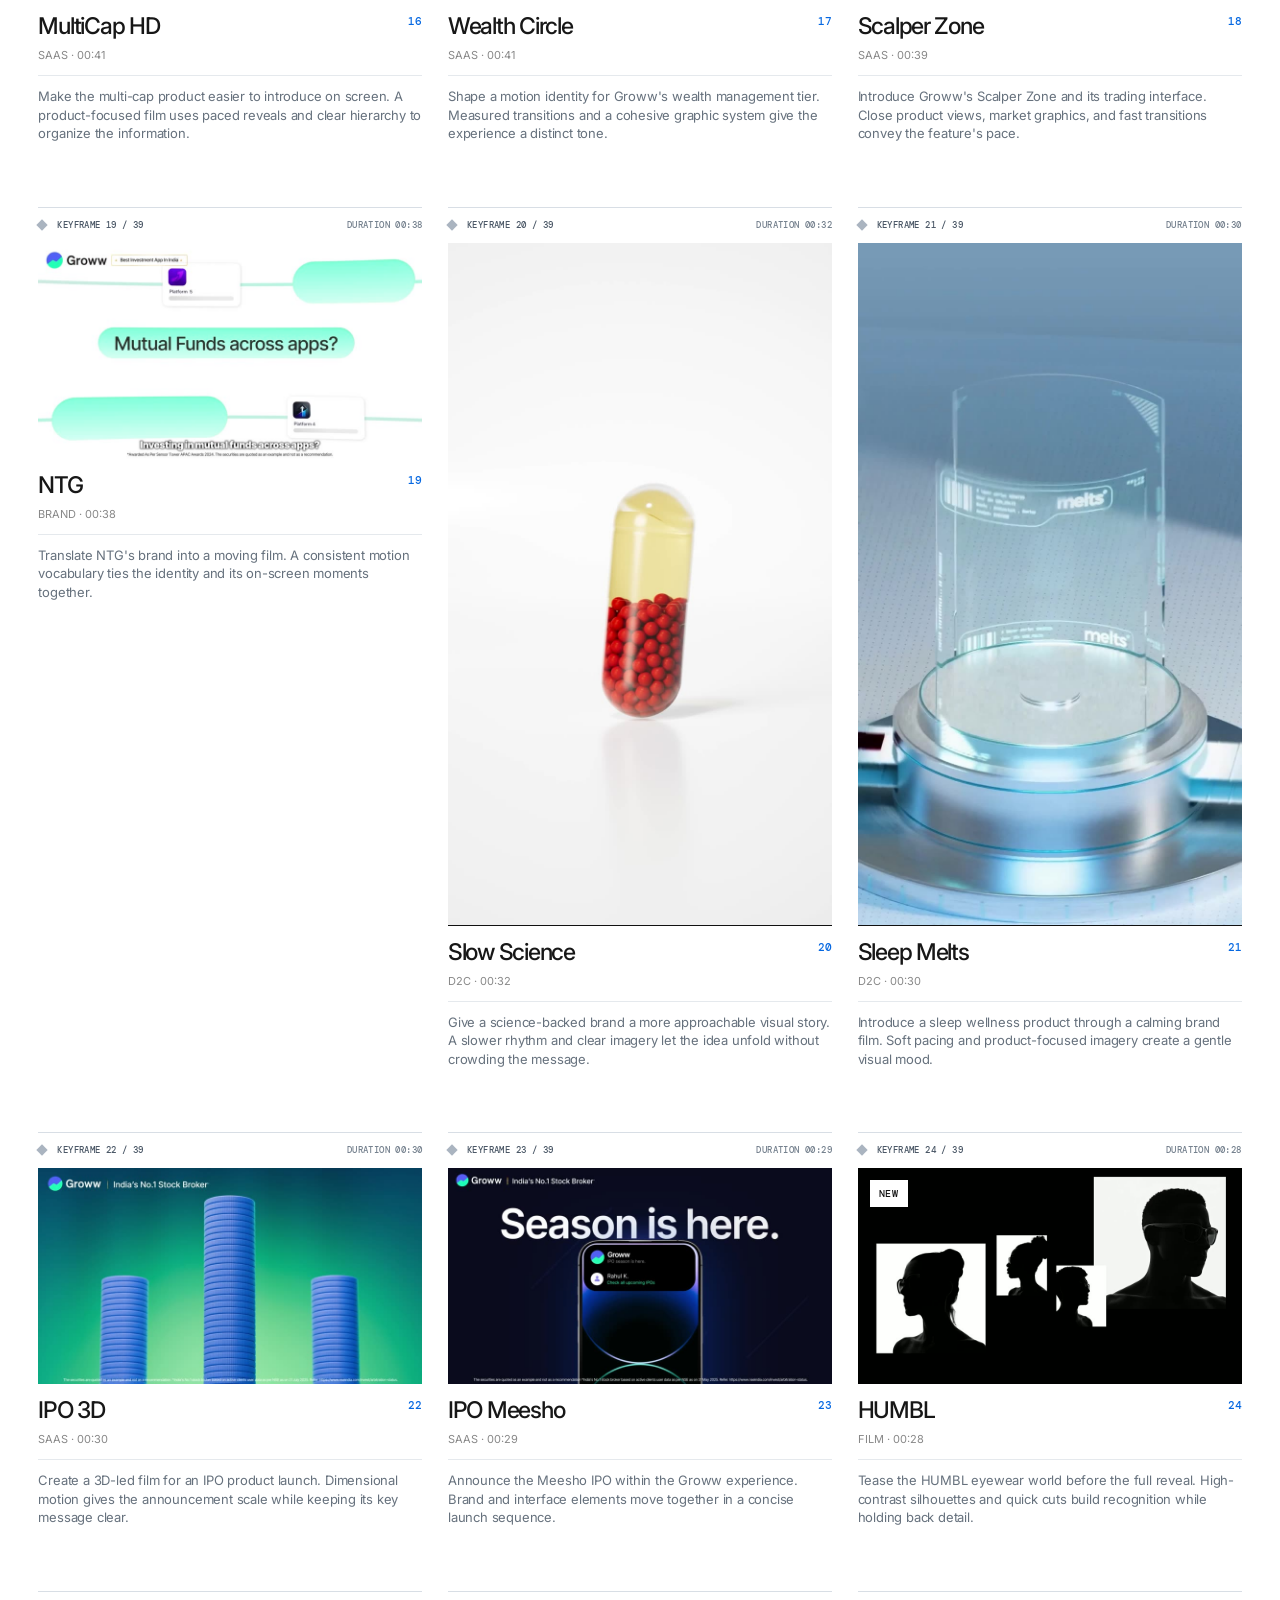
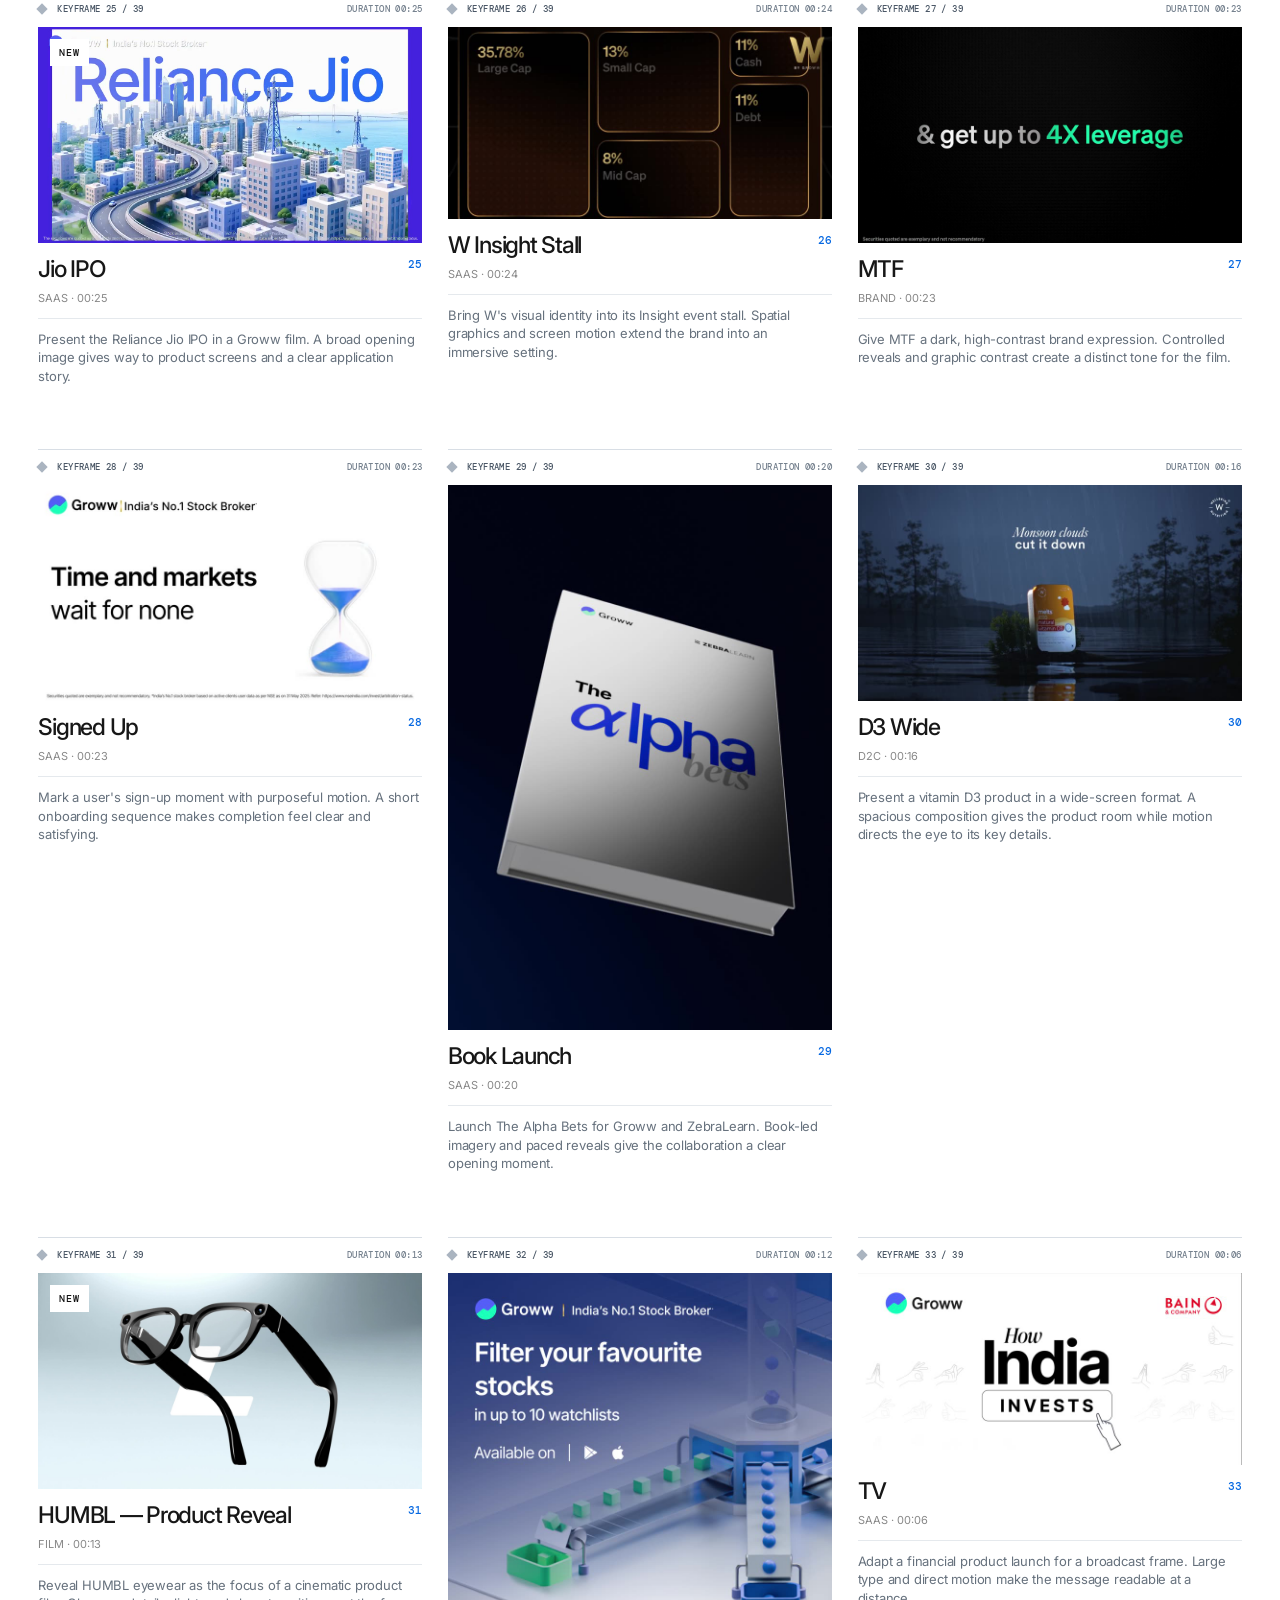
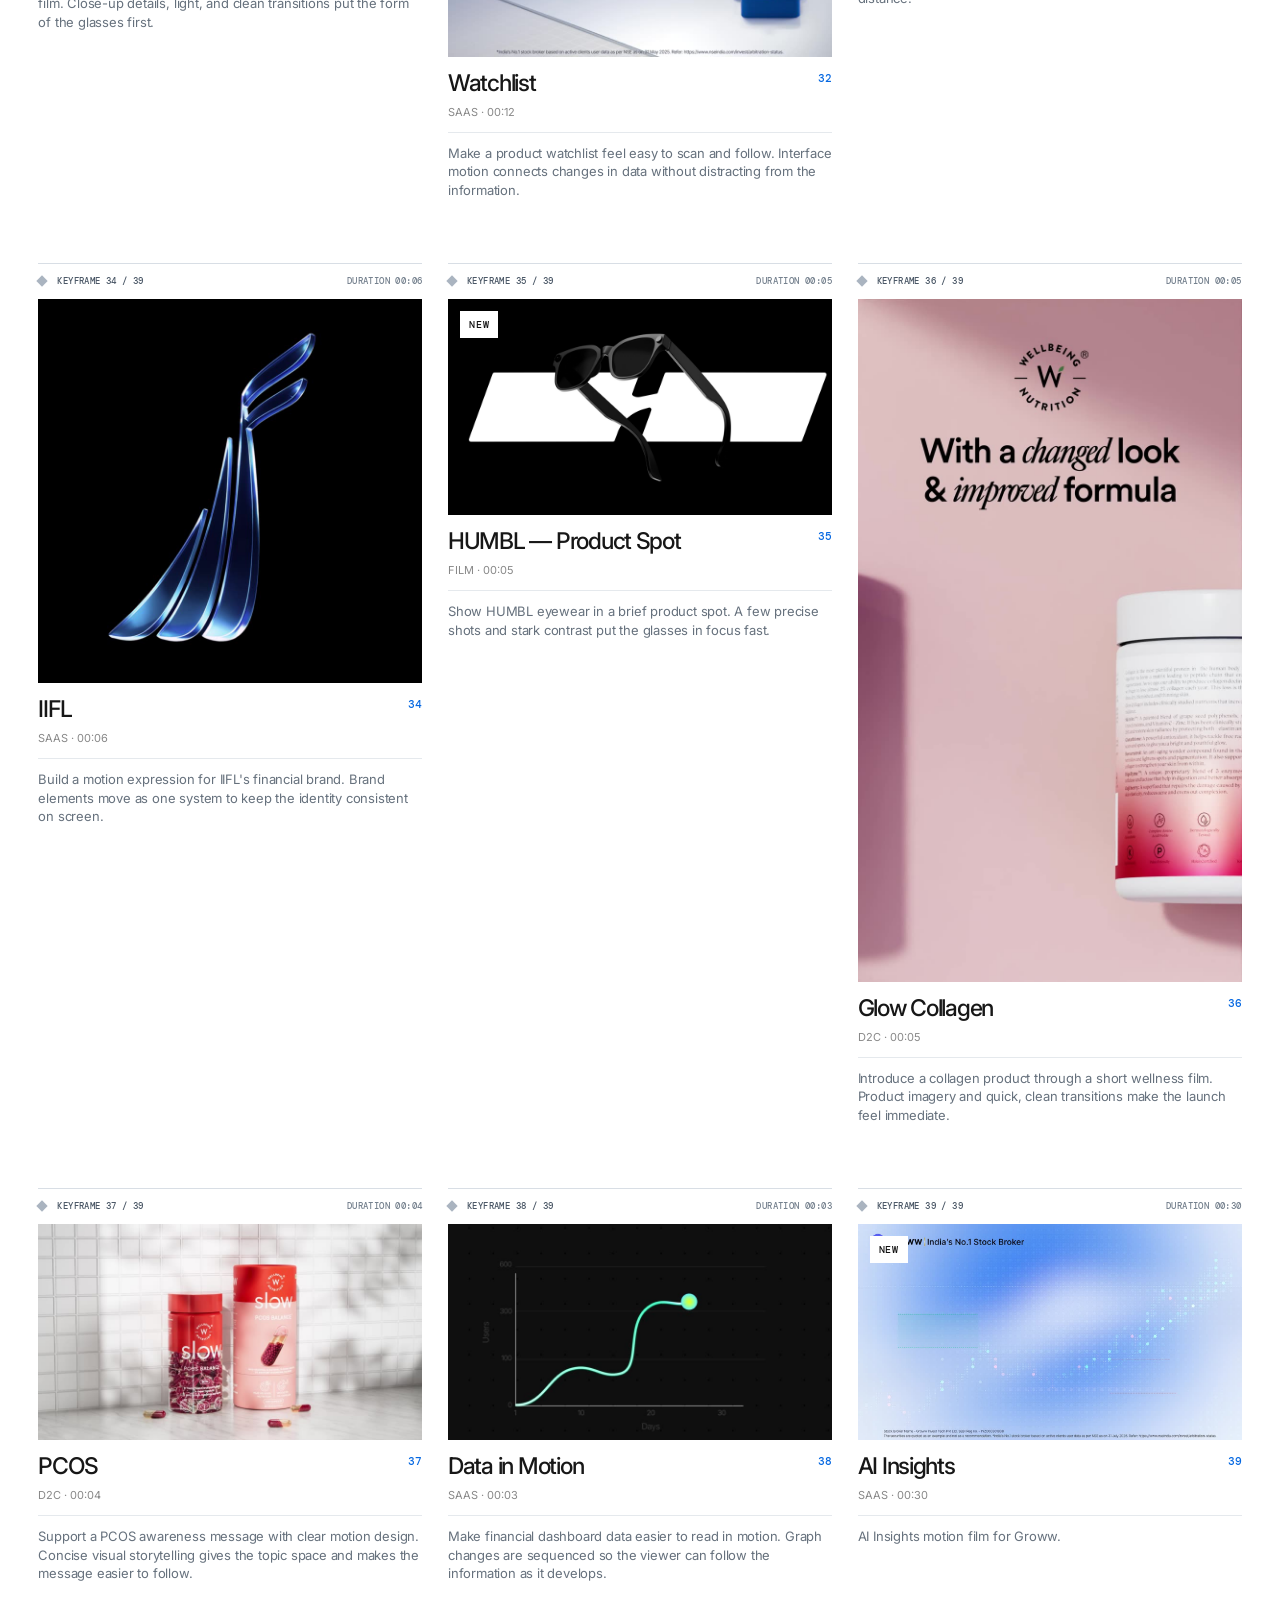
==== commit 0bff2c9d: "Add AI Insights video to selected work and archive" ====
--- a/index.html
+++ b/index.html
@@ -71,6 +71,16 @@
           <div class="brands-group"><span>Kulfi Collective</span><i></i><span>HUMBL</span><i></i><span>Groww</span><i></i><span>Signeasy</span><i></i><span>Wellbeing Nutrition</span><i></i><span>Postoffice Studios</span><i></i><span>W by Groww</span><i></i><span>Skoda</span><i></i><span>IFB Appliances</span><i></i><span>JSW Sports</span><i></i><span>OML</span><i></i><span>Mc Dowells</span><i></i><span>HK Vitals</span><i></i><span>Lego</span><i></i><span>Spotify</span><i></i><span>Nutrabay</span><i></i><span>QWR</span><i></i><span>Swiggy</span><i></i><span>EVIG</span><i></i><span>Asian Paints</span><i></i><span>Allo Health</span><i></i><span>Shop Deck</span><i></i><span>Armour Heavy</span><i></i></div>
           <div class="brands-group"><span>Kulfi Collective</span><i></i><span>HUMBL</span><i></i><span>Groww</span><i></i><span>Signeasy</span><i></i><span>Wellbeing Nutrition</span><i></i><span>Postoffice Studios</span><i></i><span>W by Groww</span><i></i><span>Skoda</span><i></i><span>IFB Appliances</span><i></i><span>JSW Sports</span><i></i><span>OML</span><i></i><span>Mc Dowells</span><i></i><span>HK Vitals</span><i></i><span>Lego</span><i></i><span>Spotify</span><i></i><span>Nutrabay</span><i></i><span>QWR</span><i></i><span>Swiggy</span><i></i><span>EVIG</span><i></i><span>Asian Paints</span><i></i><span>Allo Health</span><i></i><span>Shop Deck</span><i></i><span>Armour Heavy</span><i></i></div>
         </div>
+<article class="feature" data-feature="8">
+  <div class="feature-meta"><span><i class="key-diamond"></i> KEYFRAME 08 / 08</span><span>SAAS / MOTION FILM</span></div>
+  <a class="feature-media media-trigger" href="assets/work/ai-insights.mp4" data-video="assets/work/ai-insights.mp4" data-title="AI Insights" data-category="SaaS" data-description="AI Insights motion film for Groww." aria-label="Play AI Insights">
+    <img src="assets/thumbs/ai-insights.jpg" alt="Groww AI Insights motion film" loading="lazy" decoding="async">
+    <video muted loop playsinline preload="none" data-src="assets/work/ai-insights.mp4" poster="assets/thumbs/ai-insights.jpg" aria-hidden="true"></video>
+    <span class="feature-overlay" aria-hidden="true"><span>SNACPAC / FRAME 08</span><span>00:00:30</span></span>
+    <span class="feature-play" aria-hidden="true">PLAY FILM <b>↗</b></span>
+  </a>
+  <div class="feature-copy"><div><span class="feature-index">/08</span><h3>AI Insights</h3></div><div class="feature-copy-right"><p>AI Insights motion film for Groww.</p><a href="assets/work/ai-insights.mp4" class="feature-link media-trigger" data-video="assets/work/ai-insights.mp4" data-title="AI Insights" data-category="SaaS" data-description="AI Insights motion film for Groww.">WATCH PROJECT <span>↗</span></a></div></div>
+</article>
       </div>
       <p class="sr-only">Kulfi Collective, HUMBL, Groww, Signeasy, Wellbeing Nutrition, Postoffice Studios, W by Groww, Skoda, IFB Appliances, JSW Sports, OML, Mc Dowells, HK Vitals, Lego, Spotify, Nutrabay, QWR, Swiggy, EVIG, Asian Paints, Allo Health, Shop Deck, and Armour Heavy.</p>
     </section>
@@ -80,7 +90,7 @@
       <div class="work-intro"><h2 id="work-heading">Selected<br><em>work.</em></h2><p>Different briefs. Different worlds. One obsession: making the important thing impossible to ignore.</p></div>
       <div class="featured-list">
 <article class="feature" data-feature="1">
-    <div class="feature-meta"><span><i class="key-diamond"></i> KEYFRAME 01 / 07</span><span>SAAS / MOTION FILM</span></div>
+    <div class="feature-meta"><span><i class="key-diamond"></i> KEYFRAME 01 / 08</span><span>SAAS / MOTION FILM</span></div>
     <a class="feature-media media-trigger" href="assets/work/prime.mp4" data-video="assets/work/prime.mp4" data-title="Prime" data-category="SaaS" data-description="Product film for a next-generation platform." data-index="1" aria-label="Play Prime">
       <img src="assets/thumbs/prime.jpg" alt="Still from Prime" loading="lazy" decoding="async">
       <video muted loop playsinline preload="none" data-src="assets/work/prime.mp4" poster="assets/thumbs/prime.jpg" aria-hidden="true"></video>
@@ -90,7 +100,7 @@
     <div class="feature-copy"><div><span class="feature-index">/01</span><h3>Prime</h3></div><div class="feature-copy-right"><p>Product film for a next-generation platform.</p><a href="assets/work/prime.mp4" class="feature-link media-trigger" data-video="assets/work/prime.mp4" data-title="Prime" data-category="SaaS" data-description="Product film for a next-generation platform." data-index="1">WATCH PROJECT <span>↗</span></a></div></div>
   </article>
 <article class="feature" data-feature="2">
-    <div class="feature-meta"><span><i class="key-diamond"></i> KEYFRAME 02 / 07</span><span>BRAND / MOTION FILM</span></div>
+    <div class="feature-meta"><span><i class="key-diamond"></i> KEYFRAME 02 / 08</span><span>BRAND / MOTION FILM</span></div>
     <a class="feature-media media-trigger" href="assets/work/halvor-lines.mp4" data-video="assets/work/halvor-lines.mp4" data-title="Signeasy — Halvor Lines" data-category="Film" data-description="A Signeasy brand story featuring Halvor Lines." data-index="2" aria-label="Play Signeasy — Halvor Lines">
       <img src="assets/thumbs/halvor-lines.jpg" alt="Still from Signeasy — Halvor Lines" loading="lazy" decoding="async">
       <video muted loop playsinline preload="none" data-src="assets/work/halvor-lines.mp4" poster="assets/thumbs/halvor-lines.jpg" aria-hidden="true"></video>
@@ -100,7 +110,7 @@
     <div class="feature-copy"><div><span class="feature-index">/02</span><h3>Signeasy — Halvor Lines</h3></div><div class="feature-copy-right"><p>A Signeasy brand story featuring Halvor Lines.</p><a href="assets/work/halvor-lines.mp4" class="feature-link media-trigger" data-video="assets/work/halvor-lines.mp4" data-title="Signeasy — Halvor Lines" data-category="Film" data-description="A Signeasy brand story featuring Halvor Lines." data-index="2">WATCH PROJECT <span>↗</span></a></div></div>
   </article>
 <article class="feature" data-feature="3">
-    <div class="feature-meta"><span><i class="key-diamond"></i> KEYFRAME 03 / 07</span><span>D2C / MOTION FILM</span></div>
+    <div class="feature-meta"><span><i class="key-diamond"></i> KEYFRAME 03 / 08</span><span>D2C / MOTION FILM</span></div>
     <a class="feature-media media-trigger" href="assets/work/marine-cg.mp4" data-video="assets/work/marine-cg.mp4" data-title="Marine CG" data-category="D2C" data-description="CG product film for a marine wellness range." data-index="8" aria-label="Play Marine CG">
       <img src="assets/thumbs/marine-cg.jpg" alt="Still from Marine CG" loading="lazy" decoding="async">
       <video muted loop playsinline preload="none" data-src="assets/work/marine-cg.mp4" poster="assets/thumbs/marine-cg.jpg" aria-hidden="true"></video>
@@ -110,7 +120,7 @@
     <div class="feature-copy"><div><span class="feature-index">/03</span><h3>Marine CG</h3></div><div class="feature-copy-right"><p>CG product film for a marine wellness range.</p><a href="assets/work/marine-cg.mp4" class="feature-link media-trigger" data-video="assets/work/marine-cg.mp4" data-title="Marine CG" data-category="D2C" data-description="CG product film for a marine wellness range." data-index="8">WATCH PROJECT <span>↗</span></a></div></div>
   </article>
 <article class="feature" data-feature="4">
-    <div class="feature-meta"><span><i class="key-diamond"></i> KEYFRAME 04 / 07</span><span>SAAS / MOTION FILM</span></div>
+    <div class="feature-meta"><span><i class="key-diamond"></i> KEYFRAME 04 / 08</span><span>SAAS / MOTION FILM</span></div>
     <a class="feature-media media-trigger" href="assets/work/w-intro.mp4" data-video="assets/work/w-intro.mp4" data-title="W Intro" data-category="SaaS" data-description="The opening statement for W by Groww." data-index="16" aria-label="Play W Intro">
       <img src="assets/thumbs/w-intro.jpg" alt="Still from W Intro" loading="lazy" decoding="async">
       <video muted loop playsinline preload="none" data-src="assets/work/w-intro.mp4" poster="assets/thumbs/w-intro.jpg" aria-hidden="true"></video>
@@ -120,7 +130,7 @@
     <div class="feature-copy"><div><span class="feature-index">/04</span><h3>W Intro</h3></div><div class="feature-copy-right"><p>The opening statement for W by Groww.</p><a href="assets/work/w-intro.mp4" class="feature-link media-trigger" data-video="assets/work/w-intro.mp4" data-title="W Intro" data-category="SaaS" data-description="The opening statement for W by Groww." data-index="16">WATCH PROJECT <span>↗</span></a></div></div>
   </article>
 <article class="feature" data-feature="5">
-    <div class="feature-meta"><span><i class="key-diamond"></i> KEYFRAME 05 / 07</span><span>BRAND / MOTION FILM</span></div>
+    <div class="feature-meta"><span><i class="key-diamond"></i> KEYFRAME 05 / 08</span><span>BRAND / MOTION FILM</span></div>
     <a class="feature-media media-trigger" href="assets/work/agenda.mp4" data-video="assets/work/agenda.mp4" data-title="Agenda" data-category="Brand" data-description="Event design and motion for a flagship conference." data-index="19" aria-label="Play Agenda">
       <img src="assets/thumbs/agenda.jpg" alt="Still from Agenda" loading="lazy" decoding="async">
       <video muted loop playsinline preload="none" data-src="assets/work/agenda.mp4" poster="assets/thumbs/agenda.jpg" aria-hidden="true"></video>
@@ -130,7 +140,7 @@
     <div class="feature-copy"><div><span class="feature-index">/05</span><h3>Agenda</h3></div><div class="feature-copy-right"><p>Event design and motion for a flagship conference.</p><a href="assets/work/agenda.mp4" class="feature-link media-trigger" data-video="assets/work/agenda.mp4" data-title="Agenda" data-category="Brand" data-description="Event design and motion for a flagship conference." data-index="19">WATCH PROJECT <span>↗</span></a></div></div>
   </article>
 <article class="feature" data-feature="6">
-    <div class="feature-meta"><span><i class="key-diamond"></i> KEYFRAME 06 / 07</span><span>FILM / MOTION FILM</span></div>
+    <div class="feature-meta"><span><i class="key-diamond"></i> KEYFRAME 06 / 08</span><span>FILM / MOTION FILM</span></div>
     <a class="feature-media media-trigger" href="assets/work/humbl-pr.mp4" data-video="assets/work/humbl-pr.mp4" data-title="HUMBL — Product Reveal" data-category="Film" data-description="A cinematic product reveal for HUMBL eyewear." aria-label="Play HUMBL — Product Reveal">
       <img src="assets/thumbs/humbl-pr.jpg" alt="Still from HUMBL — Product Reveal" loading="lazy" decoding="async">
       <video muted loop playsinline preload="none" data-src="assets/work/humbl-pr.mp4" poster="assets/thumbs/humbl-pr.jpg" aria-hidden="true"></video>
@@ -140,7 +150,7 @@
     <div class="feature-copy"><div><span class="feature-index">/06</span><h3>HUMBL — Product Reveal</h3></div><div class="feature-copy-right"><p>A cinematic product reveal for HUMBL eyewear.</p><a href="assets/work/humbl-pr.mp4" class="feature-link media-trigger" data-video="assets/work/humbl-pr.mp4" data-title="HUMBL — Product Reveal" data-category="Film" data-description="A cinematic product reveal for HUMBL eyewear.">WATCH PROJECT <span>↗</span></a></div></div>
   </article>
 <article class="feature" data-feature="7">
-    <div class="feature-meta"><span><i class="key-diamond"></i> KEYFRAME 07 / 07</span><span>D2C / MOTION FILM</span></div>
+    <div class="feature-meta"><span><i class="key-diamond"></i> KEYFRAME 07 / 08</span><span>D2C / MOTION FILM</span></div>
     <a class="feature-media media-trigger" href="assets/work/pcos.mp4" data-video="assets/work/pcos.mp4" data-title="PCOS" data-category="D2C" data-description="Motion design for a health awareness campaign." aria-label="Play PCOS">
       <img src="assets/thumbs/pcos.jpg" alt="Still from PCOS" loading="lazy" decoding="async">
       <video muted loop playsinline preload="none" data-src="assets/work/pcos.mp4" poster="assets/thumbs/pcos.jpg" aria-hidden="true"></video>
@@ -167,8 +177,8 @@
     <section class="archive-section" id="archive" aria-labelledby="archive-heading">
       <div class="section-kicker"><span>04 / MORE TO EXPLORE</span><span>THE COMPLETE CUT</span></div>
       <div class="archive-intro"><h2 id="archive-heading">The <em>archive.</em></h2><p>More experiments, launches, films and moving ideas.</p></div>
-      <div class="archive-controls" aria-label="Filter projects"><div class="filter-buttons"><button type="button" data-filter="All" aria-pressed="true">ALL <span id="archive-count">38</span></button><button type="button" data-filter="SaaS" aria-pressed="false">SAAS</button><button type="button" data-filter="D2C" aria-pressed="false">D2C</button><button type="button" data-filter="Brand" aria-pressed="false">BRAND</button><button type="button" data-filter="Film" aria-pressed="false">FILM</button></div><label class="archive-search"><span class="sr-only">Search archive</span><input id="archive-search" type="search" placeholder="SEARCH PROJECTS" autocomplete="off"><span aria-hidden="true">⌕</span></label></div>
-      <div class="archive-sequencer" aria-hidden="true"><div class="archive-sequencer-top"><span>◆ &nbsp; ARCHIVE TIMELINE</span><span id="archive-sequence-status">FRAME 01 / 38</span></div><div class="archive-sequencer-track" id="archive-sequencer-track"><span class="archive-sequencer-progress"></span></div><div class="archive-sequencer-bottom"><span>IN&nbsp; 00:00</span><span>SCROLL TO SCRUB ↘</span><span>OUT&nbsp; END</span></div></div>
+      <div class="archive-controls" aria-label="Filter projects"><div class="filter-buttons"><button type="button" data-filter="All" aria-pressed="true">ALL <span id="archive-count">39</span></button><button type="button" data-filter="SaaS" aria-pressed="false">SAAS</button><button type="button" data-filter="D2C" aria-pressed="false">D2C</button><button type="button" data-filter="Brand" aria-pressed="false">BRAND</button><button type="button" data-filter="Film" aria-pressed="false">FILM</button></div><label class="archive-search"><span class="sr-only">Search archive</span><input id="archive-search" type="search" placeholder="SEARCH PROJECTS" autocomplete="off"><span aria-hidden="true">⌕</span></label></div>
+      <div class="archive-sequencer" aria-hidden="true"><div class="archive-sequencer-top"><span>◆ &nbsp; ARCHIVE TIMELINE</span><span id="archive-sequence-status">FRAME 01 / 39</span></div><div class="archive-sequencer-track" id="archive-sequencer-track"><span class="archive-sequencer-progress"></span></div><div class="archive-sequencer-bottom"><span>IN&nbsp; 00:00</span><span>SCROLL TO SCRUB ↘</span><span>OUT&nbsp; END</span></div></div>
       <div class="archive-grid" id="archive-grid"><a class="archive-card archive-card-new media-trigger" href="assets/work/gully-gang-spaceship.mp4" data-video="assets/work/gully-gang-spaceship.mp4" data-title="Gully Gang — Spaceship" data-category="Film" data-description="A cinematic Spaceship film for Gully Gang." data-brief="Build a cinematic world around Gully Gang&#x27;s spaceship concept." data-approach="A layered sci-fi city, scale shifts, and atmospheric movement turn the idea into a journey." data-filter-category="Film" data-duration="191.093" data-search="gully gang — spaceship film a cinematic spaceship film for gully gang. build a cinematic world around gully gang&#x27;s spaceship concept. a layered sci-fi city, scale shifts, and atmospheric movement turn the idea into a journey." aria-label="Play Gully Gang — Spaceship"><span class="archive-image"><img src="assets/thumbs/gully-gang-spaceship.jpg" alt="Still from Gully Gang — Spaceship" loading="lazy" decoding="async"><span class="archive-new" aria-hidden="true">NEW</span><span class="archive-play" aria-hidden="true">↗</span></span><span class="archive-info"><span><b>Gully Gang — Spaceship</b><small>Film · 03:11</small></span><span class="archive-num">01</span></span><p class="archive-note">Build a cinematic world around Gully Gang&#x27;s spaceship concept. A layered sci-fi city, scale shifts, and atmospheric movement turn the idea into a journey.</p></a>
 <a class="archive-card archive-card-new media-trigger" href="assets/work/halvor-lines.mp4" data-video="assets/work/halvor-lines.mp4" data-title="Signeasy — Halvor Lines" data-category="Film" data-description="A Signeasy brand story featuring Halvor Lines." data-brief="Tell a Signeasy story through the experience of Halvor Lines." data-approach="Human interview moments and clear graphic transitions keep the people at the center of the film." data-filter-category="Film" data-duration="140.394" data-search="signeasy — halvor lines film a signeasy brand story featuring halvor lines. tell a signeasy story through the experience of halvor lines. human interview moments and clear graphic transitions keep the people at the center of the film." aria-label="Play Signeasy — Halvor Lines"><span class="archive-image"><img src="assets/thumbs/halvor-lines.jpg" alt="Still from Signeasy — Halvor Lines" loading="lazy" decoding="async"><span class="archive-new" aria-hidden="true">NEW</span><span class="archive-play" aria-hidden="true">↗</span></span><span class="archive-info"><span><b>Signeasy — Halvor Lines</b><small>Film · 02:20</small></span><span class="archive-num">02</span></span><p class="archive-note">Tell a Signeasy story through the experience of Halvor Lines. Human interview moments and clear graphic transitions keep the people at the center of the film.</p></a>
 <a class="archive-card archive-card-new media-trigger" href="assets/work/yt-wrap.mp4" data-video="assets/work/yt-wrap.mp4" data-title="YouTube Wrap" data-category="Film" data-description="A vertical year-in-review film for YouTube." data-brief="Bring a year of YouTube activity into a vertical recap." data-approach="Large numbers, creator moments, and quick editorial beats make the scale easy to feel on a phone." data-filter-category="Film" data-duration="133.376" data-search="youtube wrap film a vertical year-in-review film for youtube. bring a year of youtube activity into a vertical recap. large numbers, creator moments, and quick editorial beats make the scale easy to feel on a phone." aria-label="Play YouTube Wrap"><span class="archive-image"><img src="assets/thumbs/yt-wrap.jpg" alt="Still from YouTube Wrap" loading="lazy" decoding="async"><span class="archive-new" aria-hidden="true">NEW</span><span class="archive-play" aria-hidden="true">↗</span></span><span class="archive-info"><span><b>YouTube Wrap</b><small>Film · 02:13</small></span><span class="archive-num">03</span></span><p class="archive-note">Bring a year of YouTube activity into a vertical recap. Large numbers, creator moments, and quick editorial beats make the scale easy to feel on a phone.</p></a>
@@ -206,7 +216,7 @@
 <a class="archive-card archive-card-new media-trigger" href="assets/work/humbl-ss.mp4" data-video="assets/work/humbl-ss.mp4" data-title="HUMBL — Product Spot" data-category="Film" data-description="A short product spot for HUMBL eyewear." data-brief="Show HUMBL eyewear in a brief product spot." data-approach="A few precise shots and stark contrast put the glasses in focus fast." data-filter-category="Film" data-duration="5.267" data-search="humbl — product spot film a short product spot for humbl eyewear. show humbl eyewear in a brief product spot. a few precise shots and stark contrast put the glasses in focus fast." aria-label="Play HUMBL — Product Spot"><span class="archive-image"><img src="assets/thumbs/humbl-ss.jpg" alt="Still from HUMBL — Product Spot" loading="lazy" decoding="async"><span class="archive-new" aria-hidden="true">NEW</span><span class="archive-play" aria-hidden="true">↗</span></span><span class="archive-info"><span><b>HUMBL — Product Spot</b><small>Film · 00:05</small></span><span class="archive-num">35</span></span><p class="archive-note">Show HUMBL eyewear in a brief product spot. A few precise shots and stark contrast put the glasses in focus fast.</p></a>
 <a class="archive-card media-trigger" href="assets/work/glow-collagen.mp4" data-video="assets/work/glow-collagen.mp4" data-title="Glow Collagen" data-category="D2C" data-description="Product launch film for a wellness brand." data-brief="Introduce a collagen product through a short wellness film." data-approach="Product imagery and quick, clean transitions make the launch feel immediate." data-filter-category="D2C" data-duration="4.600" data-search="glow collagen d2c product launch film for a wellness brand. introduce a collagen product through a short wellness film. product imagery and quick, clean transitions make the launch feel immediate." aria-label="Play Glow Collagen"><span class="archive-image"><img src="assets/thumbs/glow-collagen.jpg" alt="Still from Glow Collagen" loading="lazy" decoding="async"><span class="archive-play" aria-hidden="true">↗</span></span><span class="archive-info"><span><b>Glow Collagen</b><small>D2C · 00:05</small></span><span class="archive-num">36</span></span><p class="archive-note">Introduce a collagen product through a short wellness film. Product imagery and quick, clean transitions make the launch feel immediate.</p></a>
 <a class="archive-card media-trigger" href="assets/work/pcos.mp4" data-video="assets/work/pcos.mp4" data-title="PCOS" data-category="D2C" data-description="Motion design for a health awareness campaign." data-brief="Support a PCOS awareness message with clear motion design." data-approach="Concise visual storytelling gives the topic space and makes the message easier to follow." data-filter-category="D2C" data-duration="4.371" data-search="pcos d2c motion design for a health awareness campaign. support a pcos awareness message with clear motion design. concise visual storytelling gives the topic space and makes the message easier to follow." aria-label="Play PCOS"><span class="archive-image"><img src="assets/thumbs/pcos.jpg" alt="Still from PCOS" loading="lazy" decoding="async"><span class="archive-play" aria-hidden="true">↗</span></span><span class="archive-info"><span><b>PCOS</b><small>D2C · 00:04</small></span><span class="archive-num">37</span></span><p class="archive-note">Support a PCOS awareness message with clear motion design. Concise visual storytelling gives the topic space and makes the message easier to follow.</p></a>
-<a class="archive-card media-trigger" href="assets/work/graph.mp4" data-video="assets/work/graph.mp4" data-title="Data in Motion" data-category="SaaS" data-description="Animated data visualisation for a financial dashboard." data-brief="Make financial dashboard data easier to read in motion." data-approach="Graph changes are sequenced so the viewer can follow the information as it develops." data-filter-category="SaaS" data-duration="3.100" data-search="data in motion saas animated data visualisation for a financial dashboard. make financial dashboard data easier to read in motion. graph changes are sequenced so the viewer can follow the information as it develops." aria-label="Play Data in Motion"><span class="archive-image"><img src="assets/thumbs/graph.jpg" alt="Still from Data in Motion" loading="lazy" decoding="async"><span class="archive-play" aria-hidden="true">↗</span></span><span class="archive-info"><span><b>Data in Motion</b><small>SaaS · 00:03</small></span><span class="archive-num">38</span></span><p class="archive-note">Make financial dashboard data easier to read in motion. Graph changes are sequenced so the viewer can follow the information as it develops.</p></a></div>
+<a class="archive-card media-trigger" href="assets/work/graph.mp4" data-video="assets/work/graph.mp4" data-title="Data in Motion" data-category="SaaS" data-description="Animated data visualisation for a financial dashboard." data-brief="Make financial dashboard data easier to read in motion." data-approach="Graph changes are sequenced so the viewer can follow the information as it develops." data-filter-category="SaaS" data-duration="3.100" data-search="data in motion saas animated data visualisation for a financial dashboard. make financial dashboard data easier to read in motion. graph changes are sequenced so the viewer can follow the information as it develops." aria-label="Play Data in Motion"><span class="archive-image"><img src="assets/thumbs/graph.jpg" alt="Still from Data in Motion" loading="lazy" decoding="async"><span class="archive-play" aria-hidden="true">↗</span></span><span class="archive-info"><span><b>Data in Motion</b><small>SaaS · 00:03</small></span><span class="archive-num">38</span></span><p class="archive-note">Make financial dashboard data easier to read in motion. Graph changes are sequenced so the viewer can follow the information as it develops.</p></a><a class="archive-card archive-card-new media-trigger" href="assets/work/ai-insights.mp4" data-video="assets/work/ai-insights.mp4" data-title="AI Insights" data-category="SaaS" data-description="AI Insights motion film for Groww." data-filter-category="SaaS" data-duration="30.36" data-search="ai insights groww saas motion film" aria-label="Play AI Insights"><span class="archive-image"><img src="assets/thumbs/ai-insights.jpg" alt="Groww AI Insights motion film" loading="lazy" decoding="async"><span class="archive-new" aria-hidden="true">NEW</span><span class="archive-play" aria-hidden="true">↗</span></span><span class="archive-info"><span><b>AI Insights</b><small>SaaS · 00:30</small></span><span class="archive-num">39</span></span><p class="archive-note">AI Insights motion film for Groww.</p></a></div>
       <p class="archive-empty" id="archive-empty" hidden>No projects match that search.</p>
     </section>
 
@@ -230,3 +240,4 @@
 
 
 
+
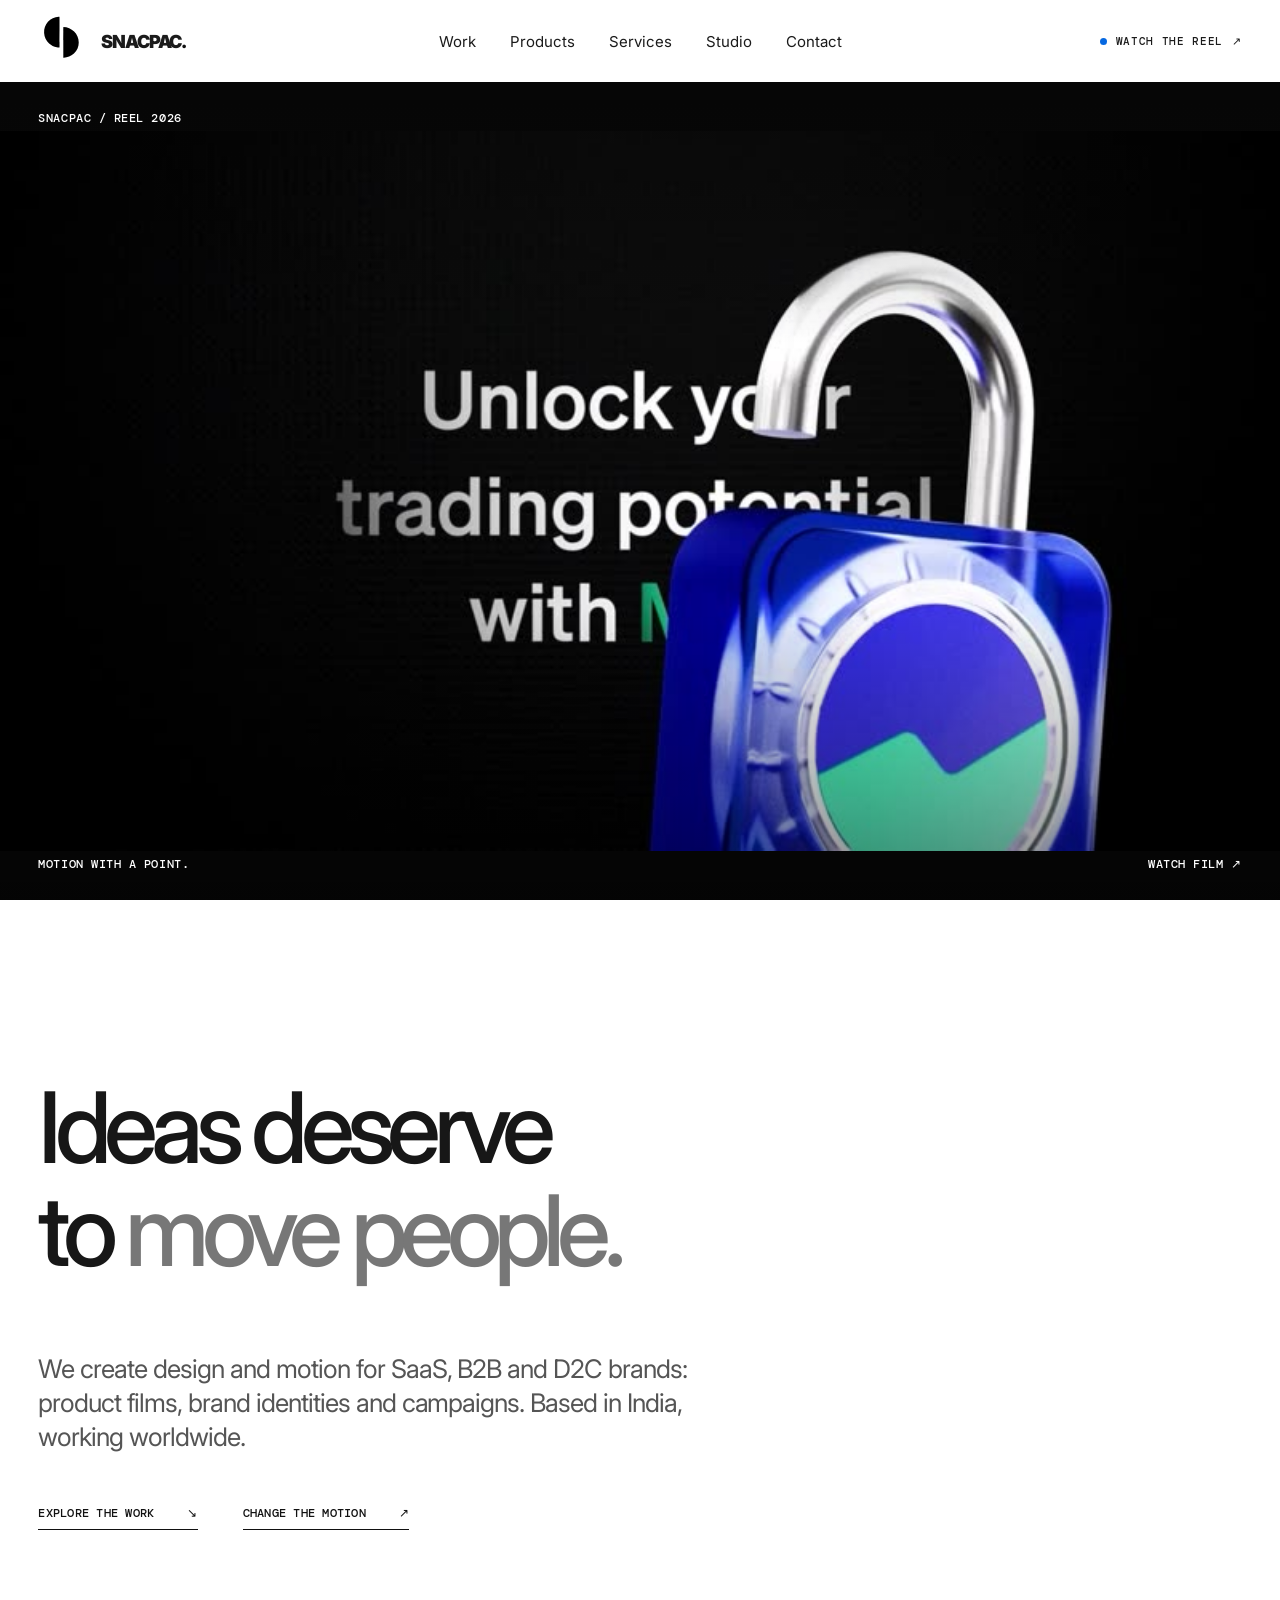
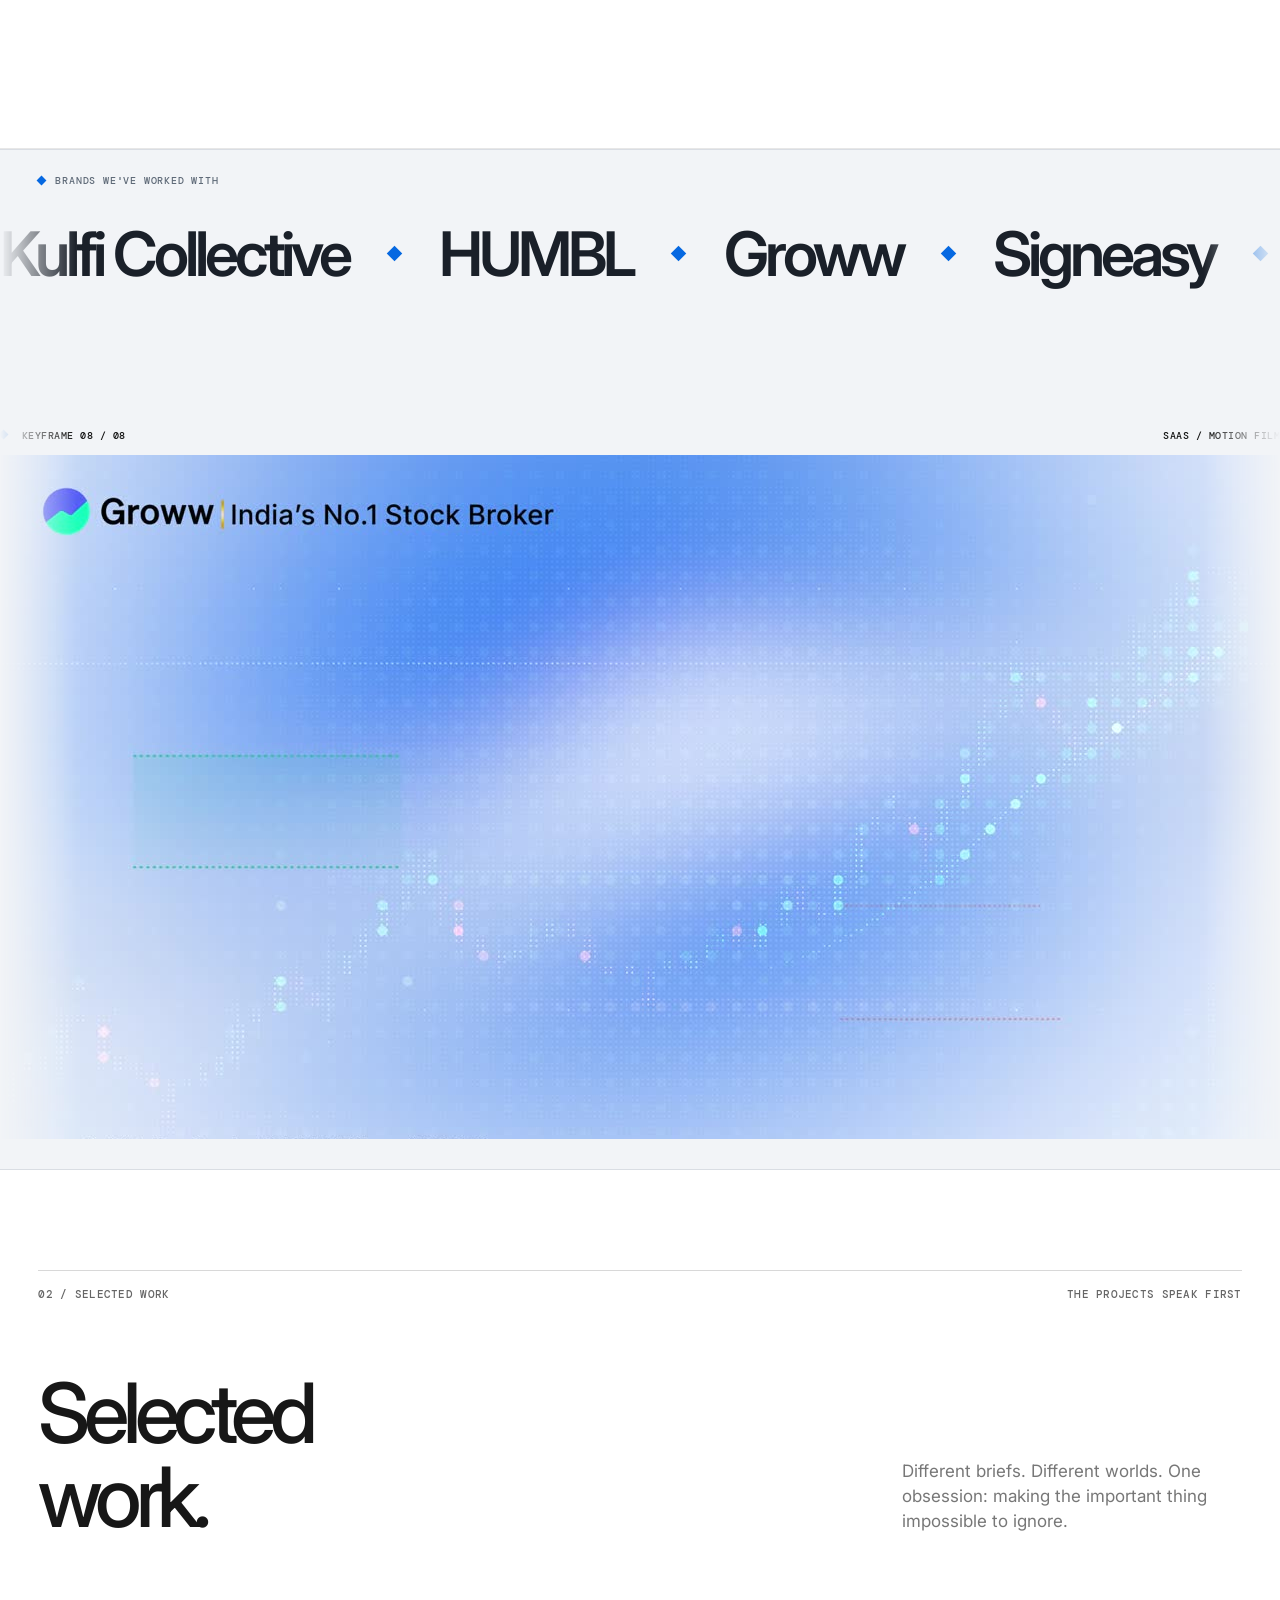
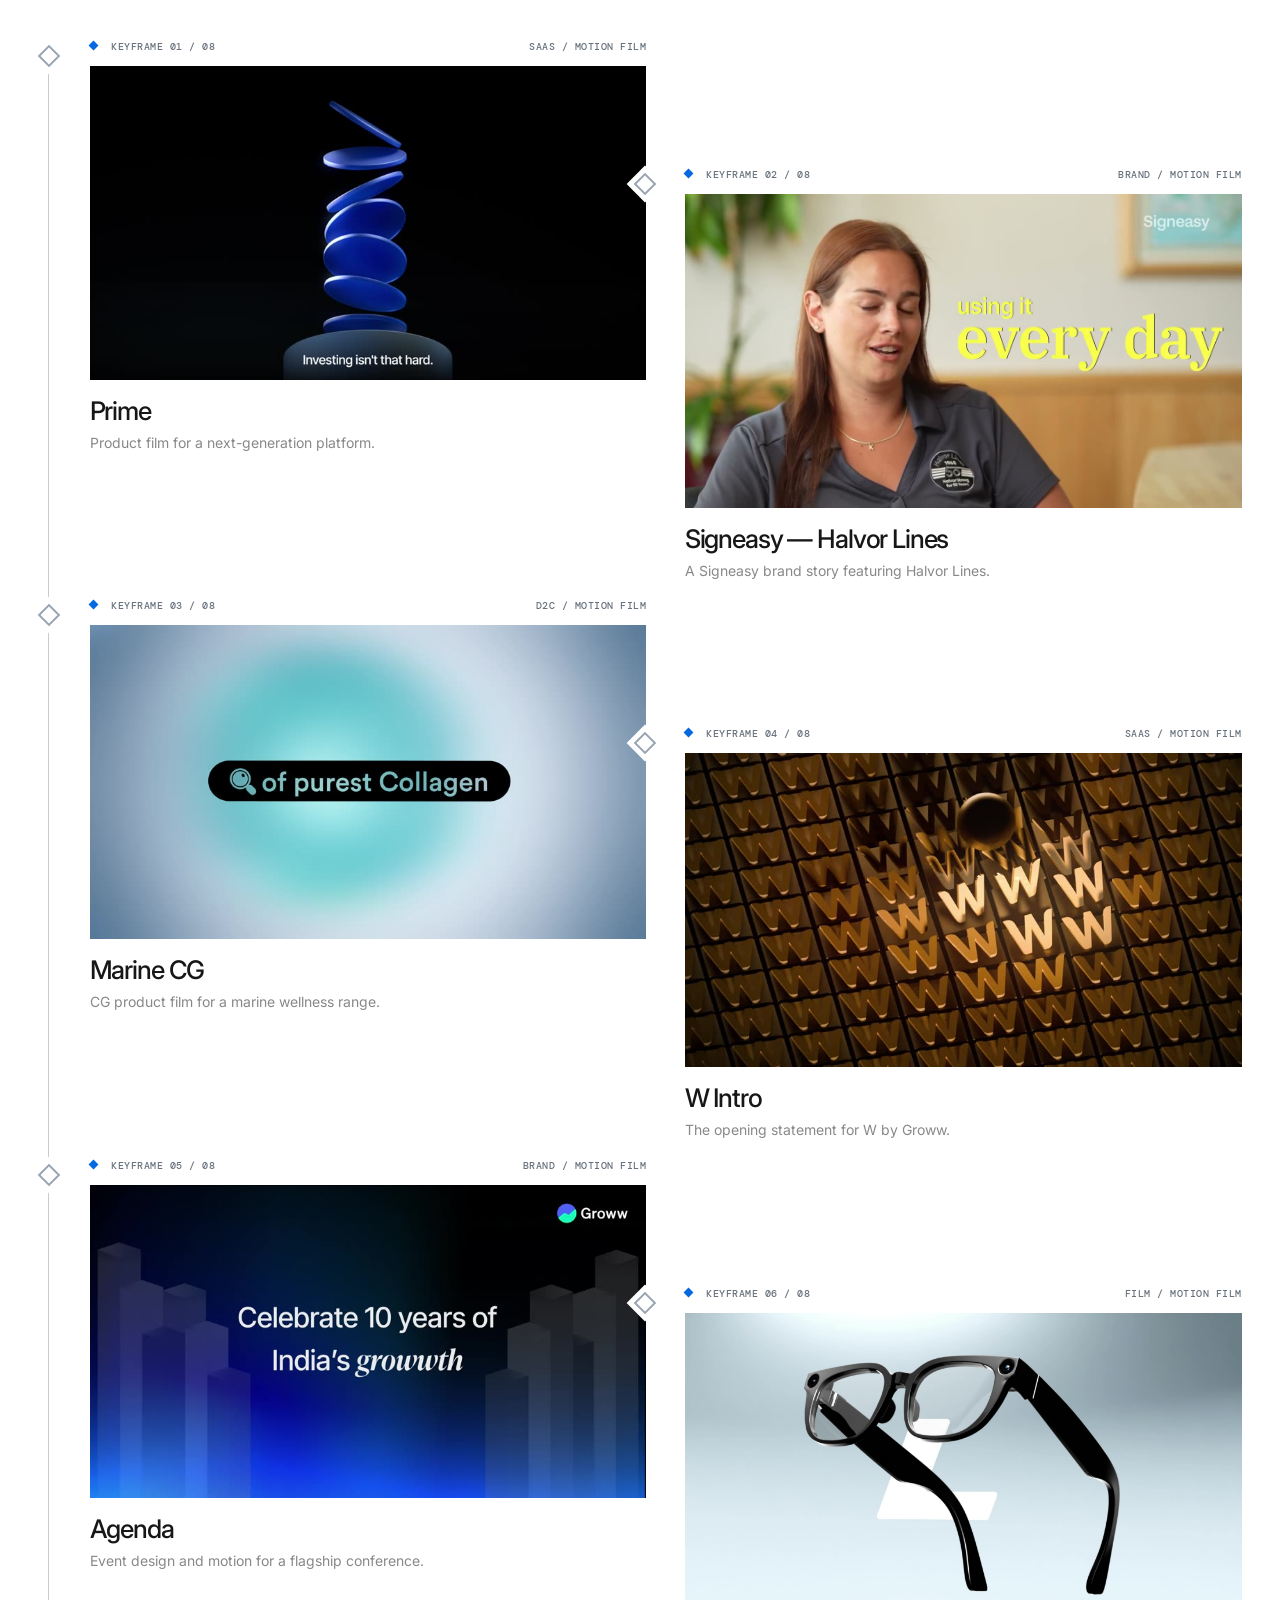
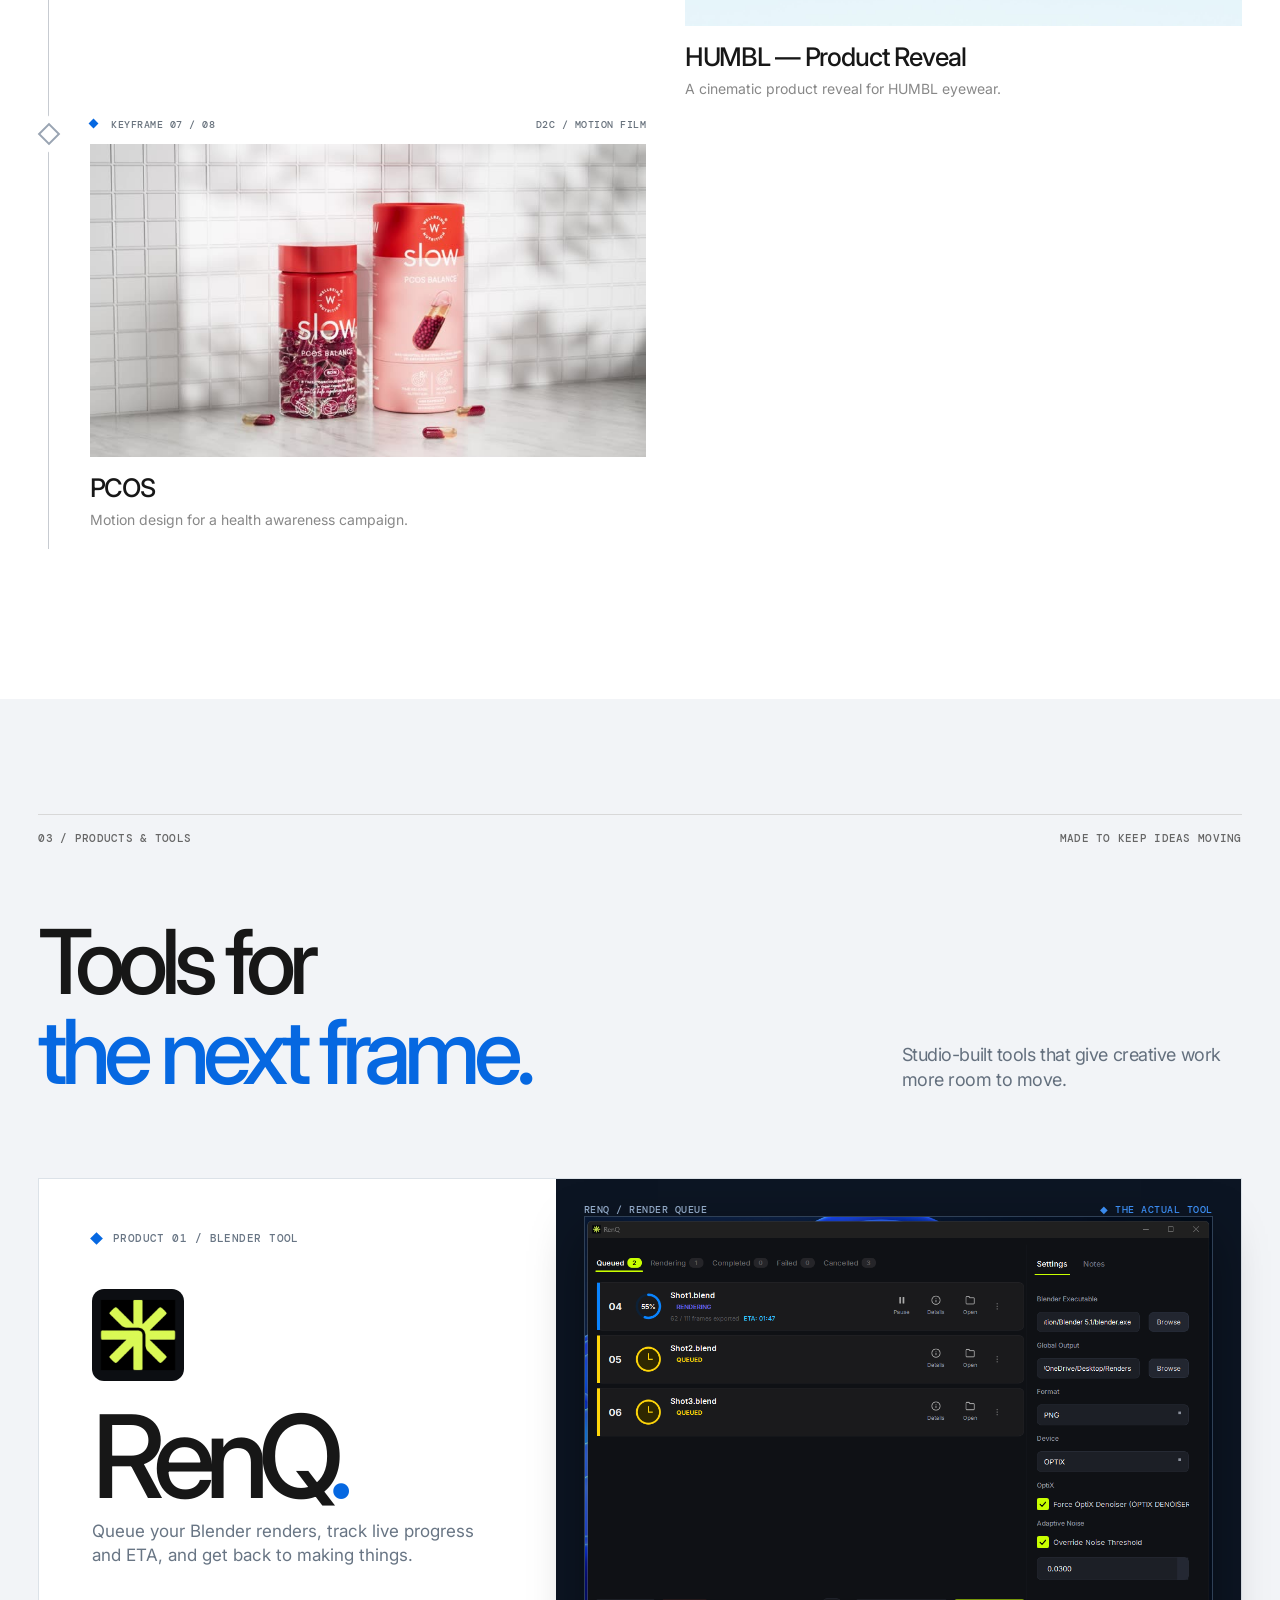
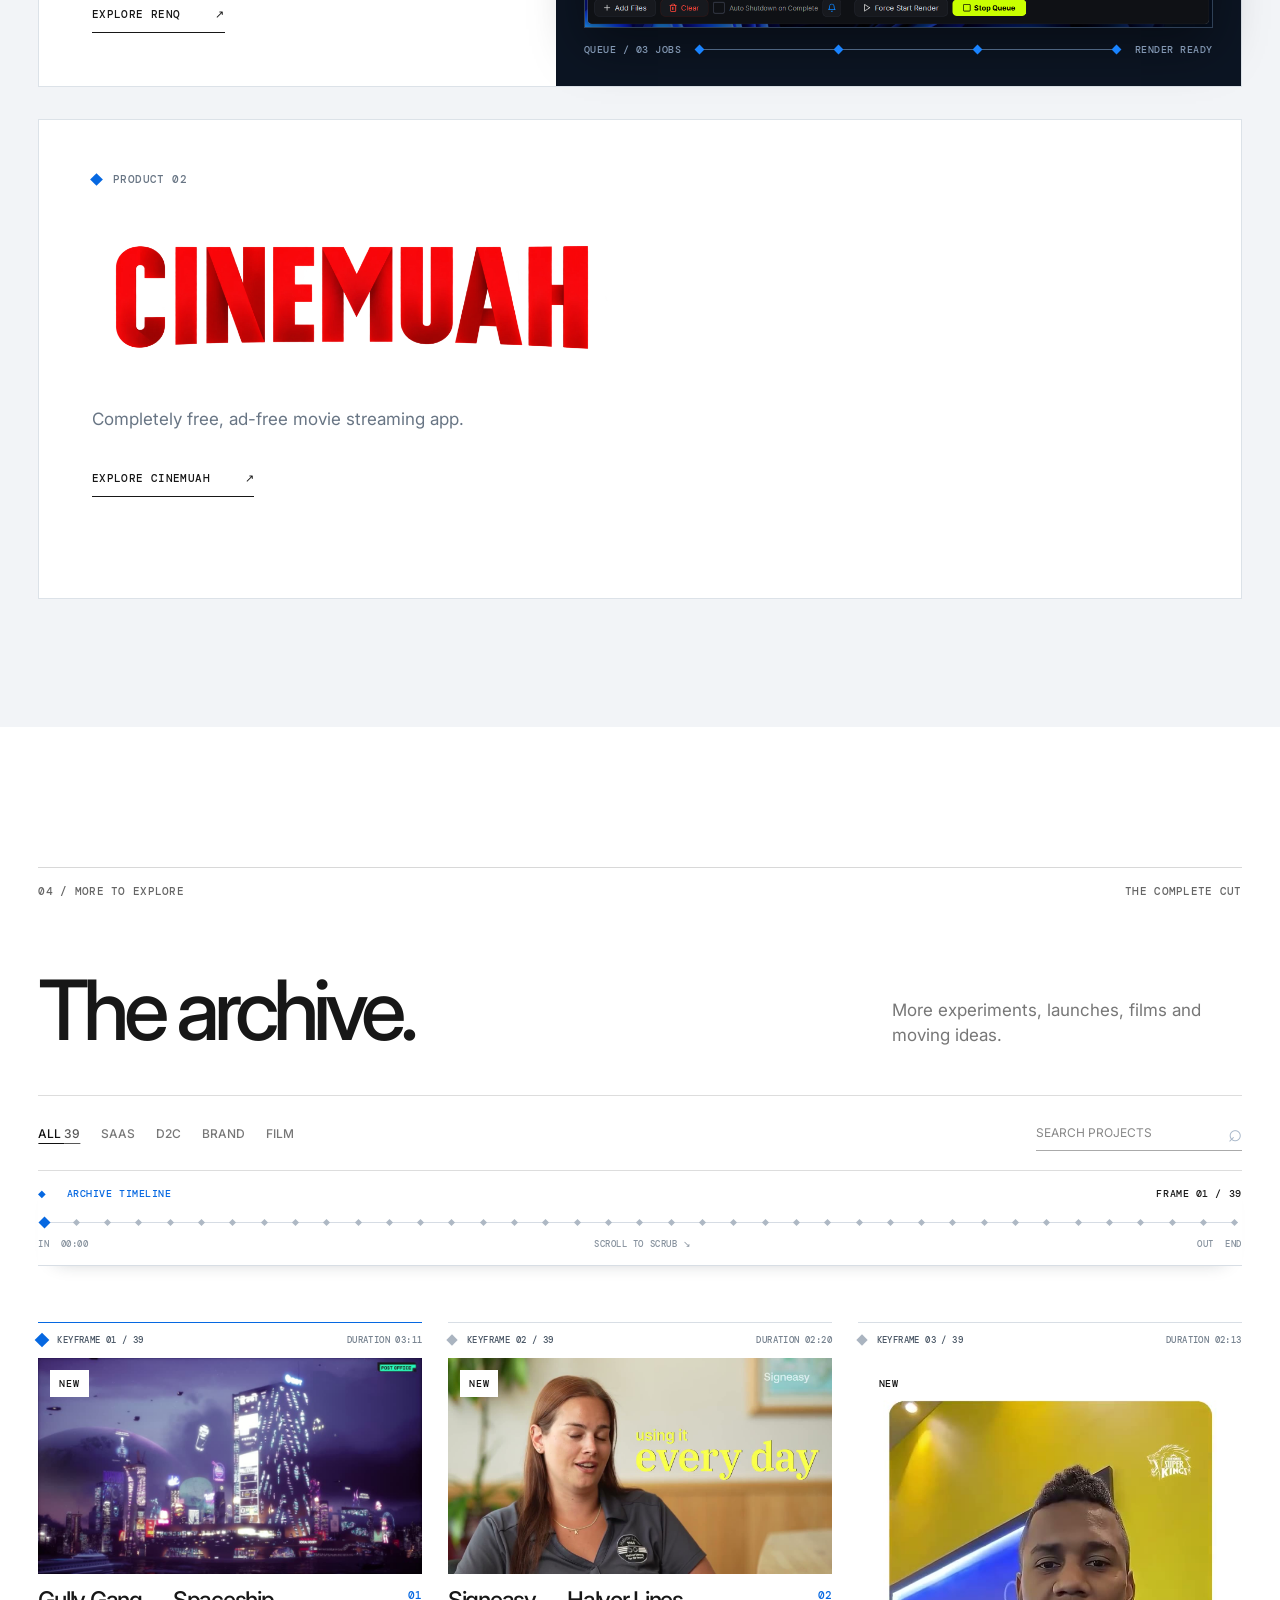
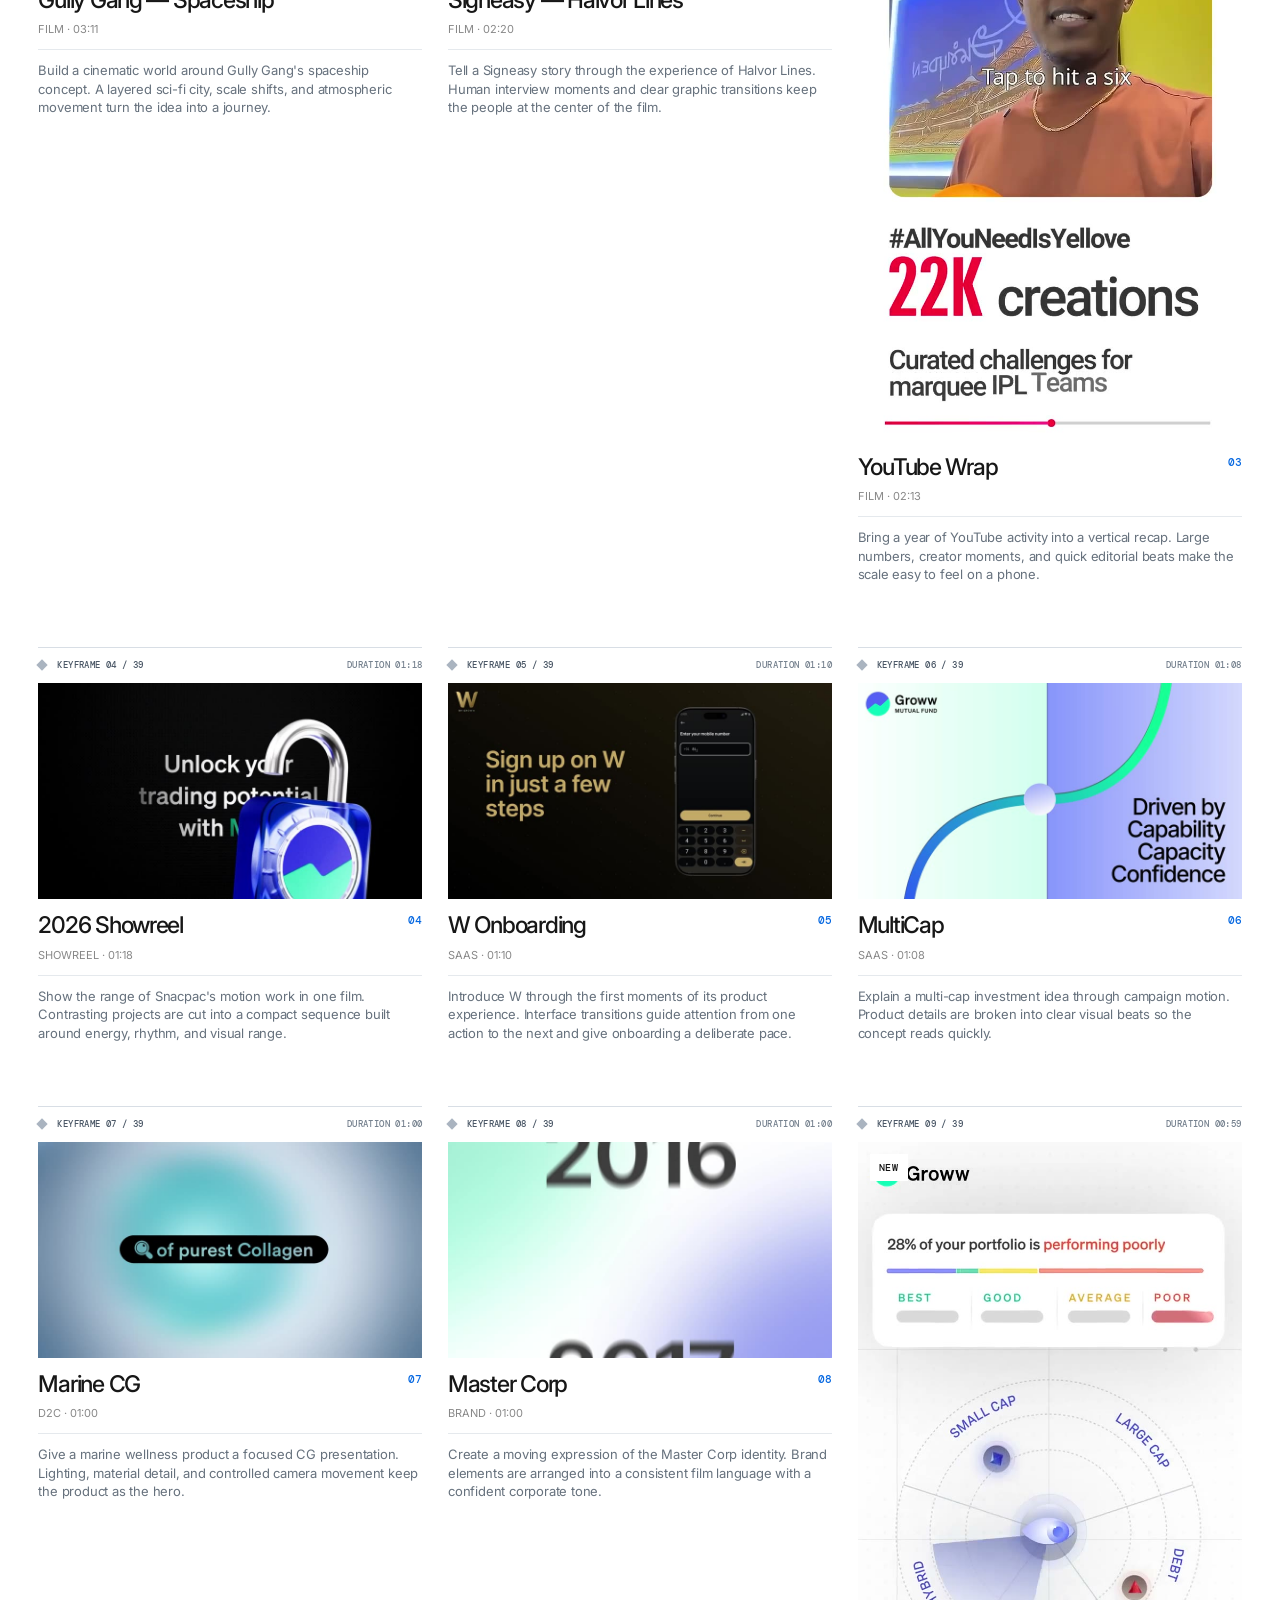
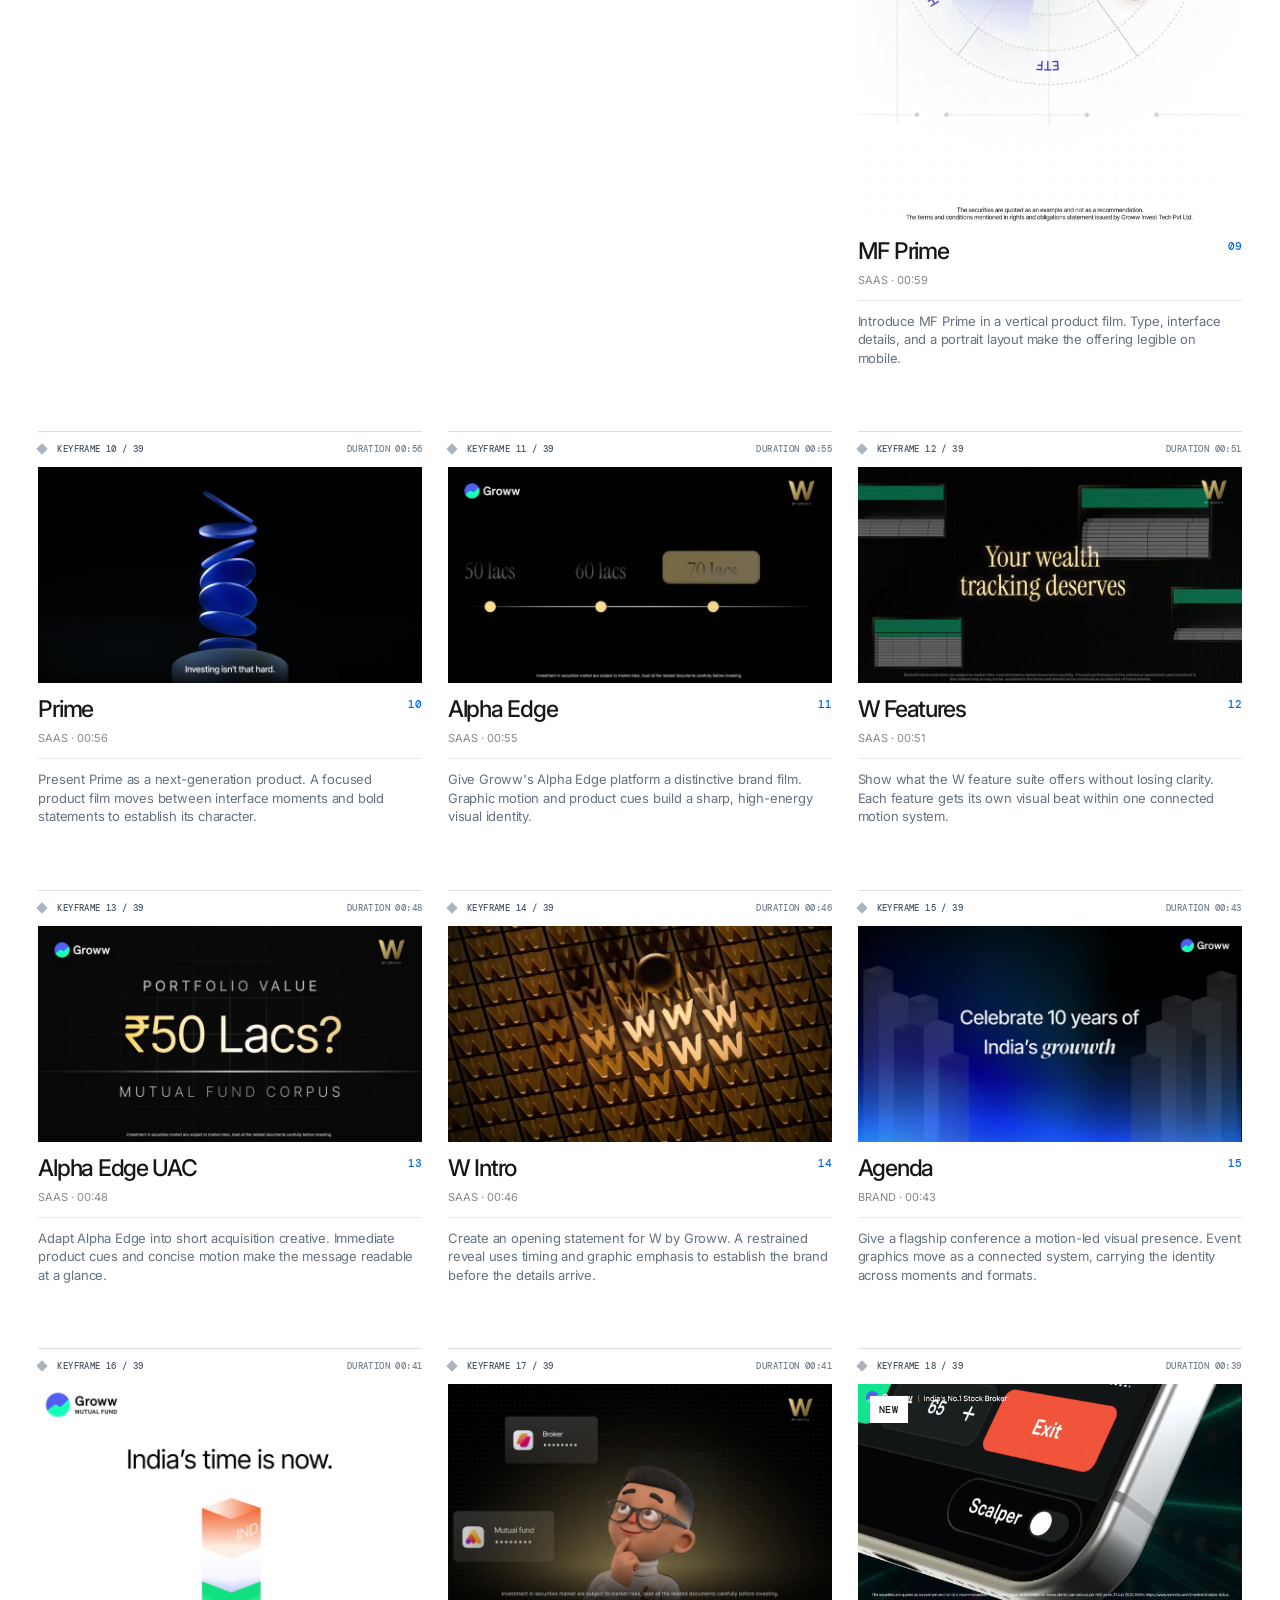
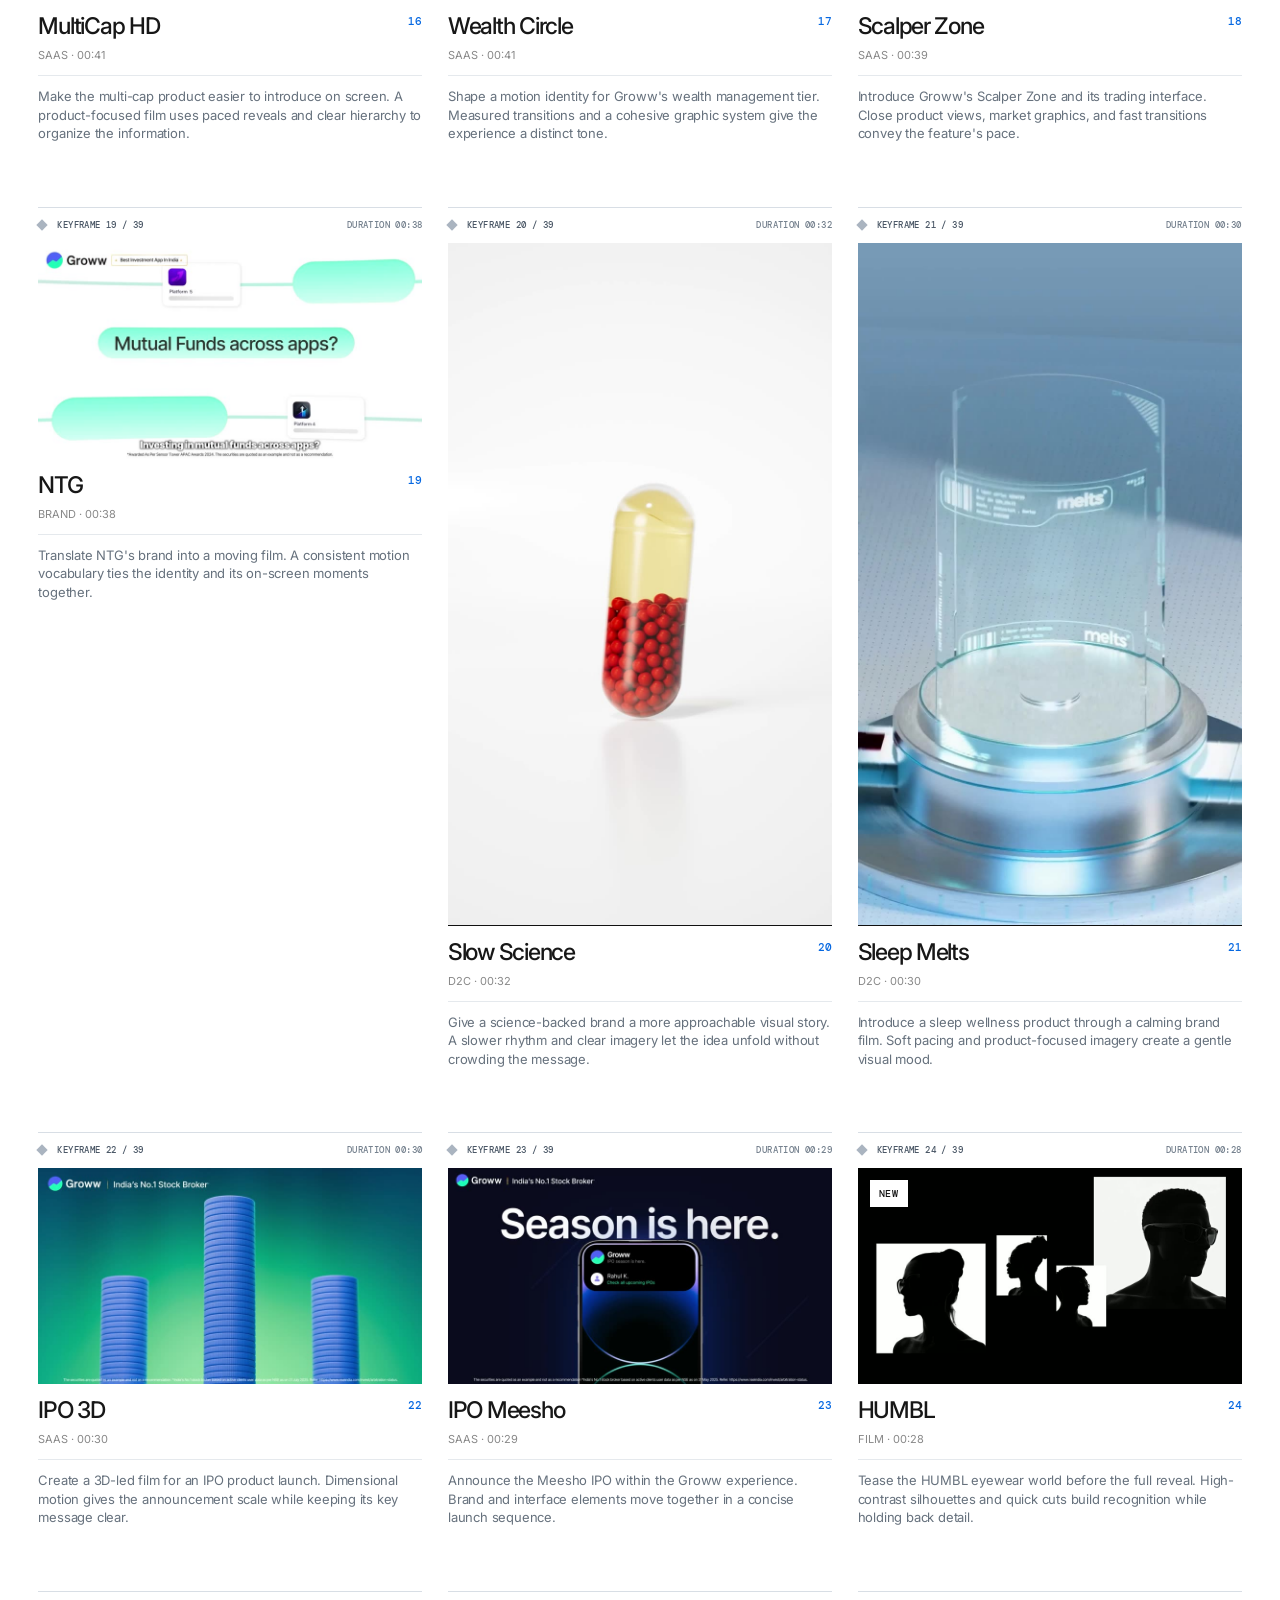
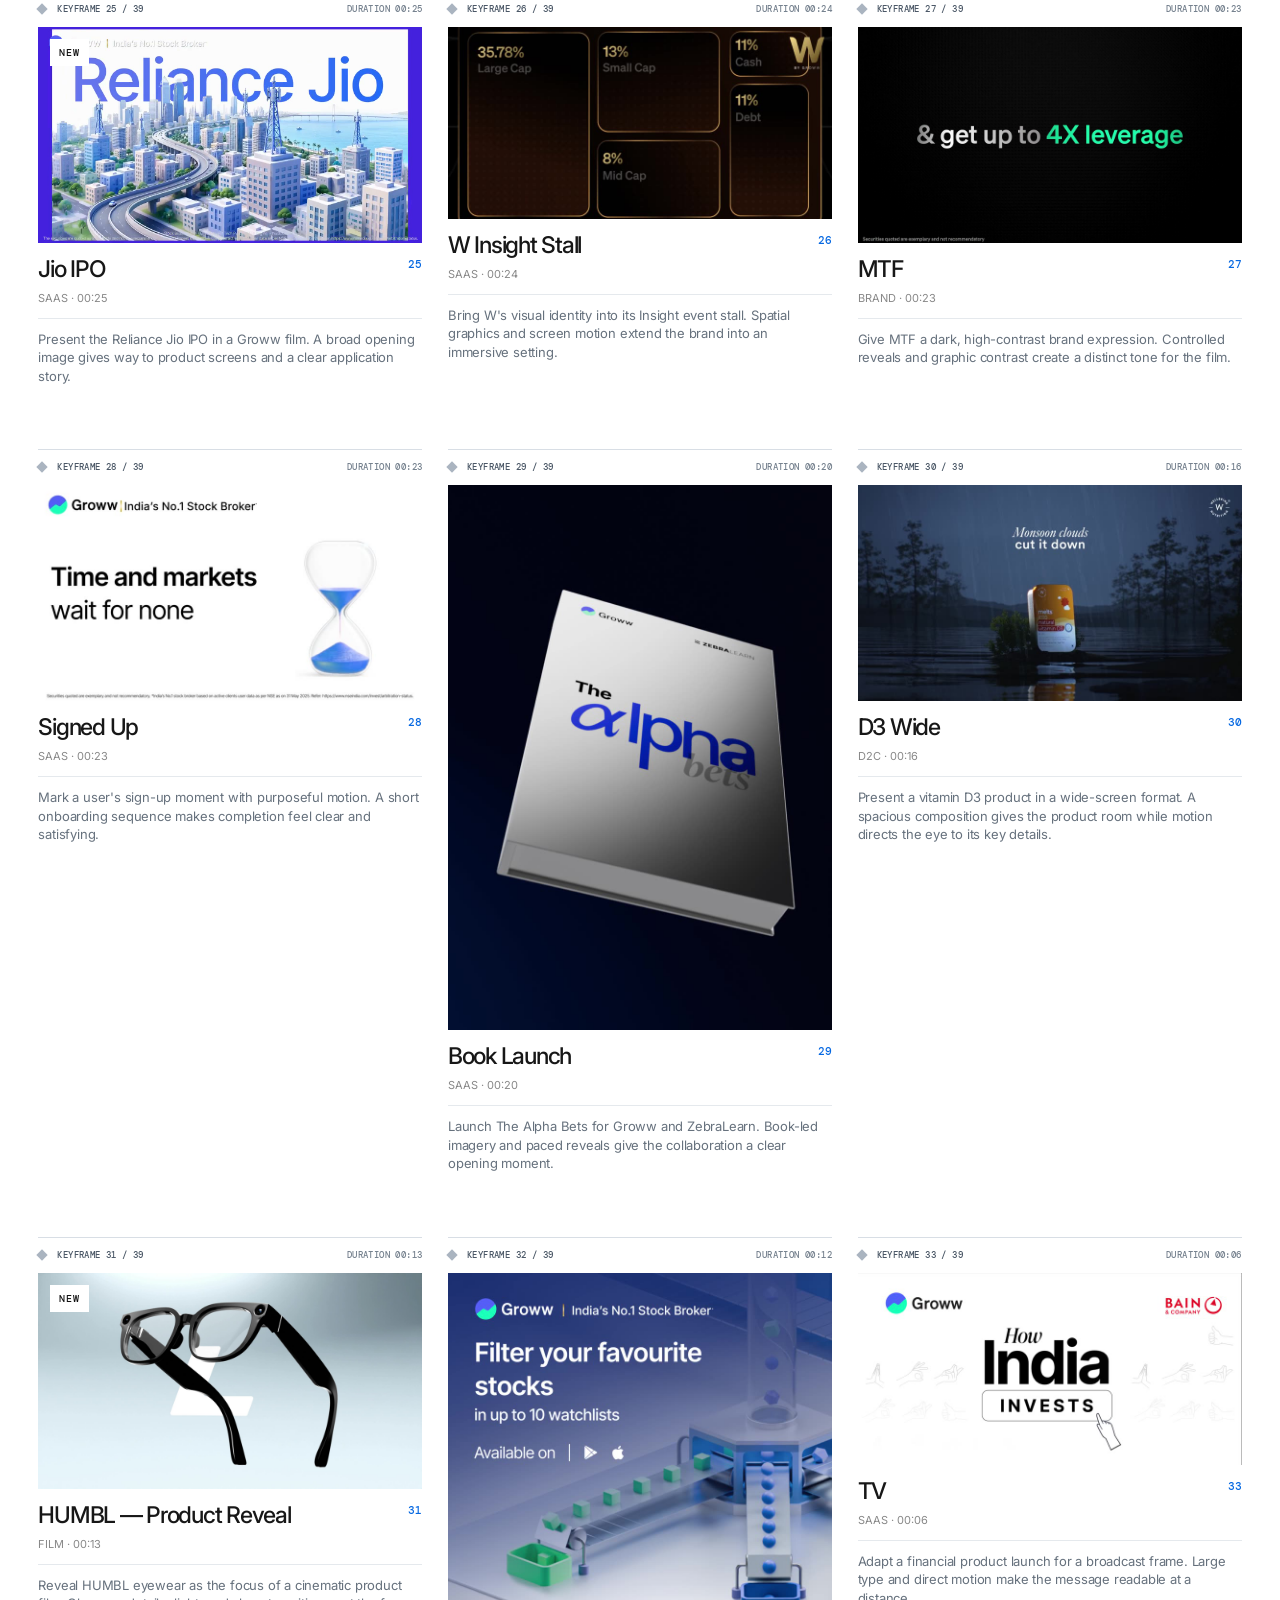
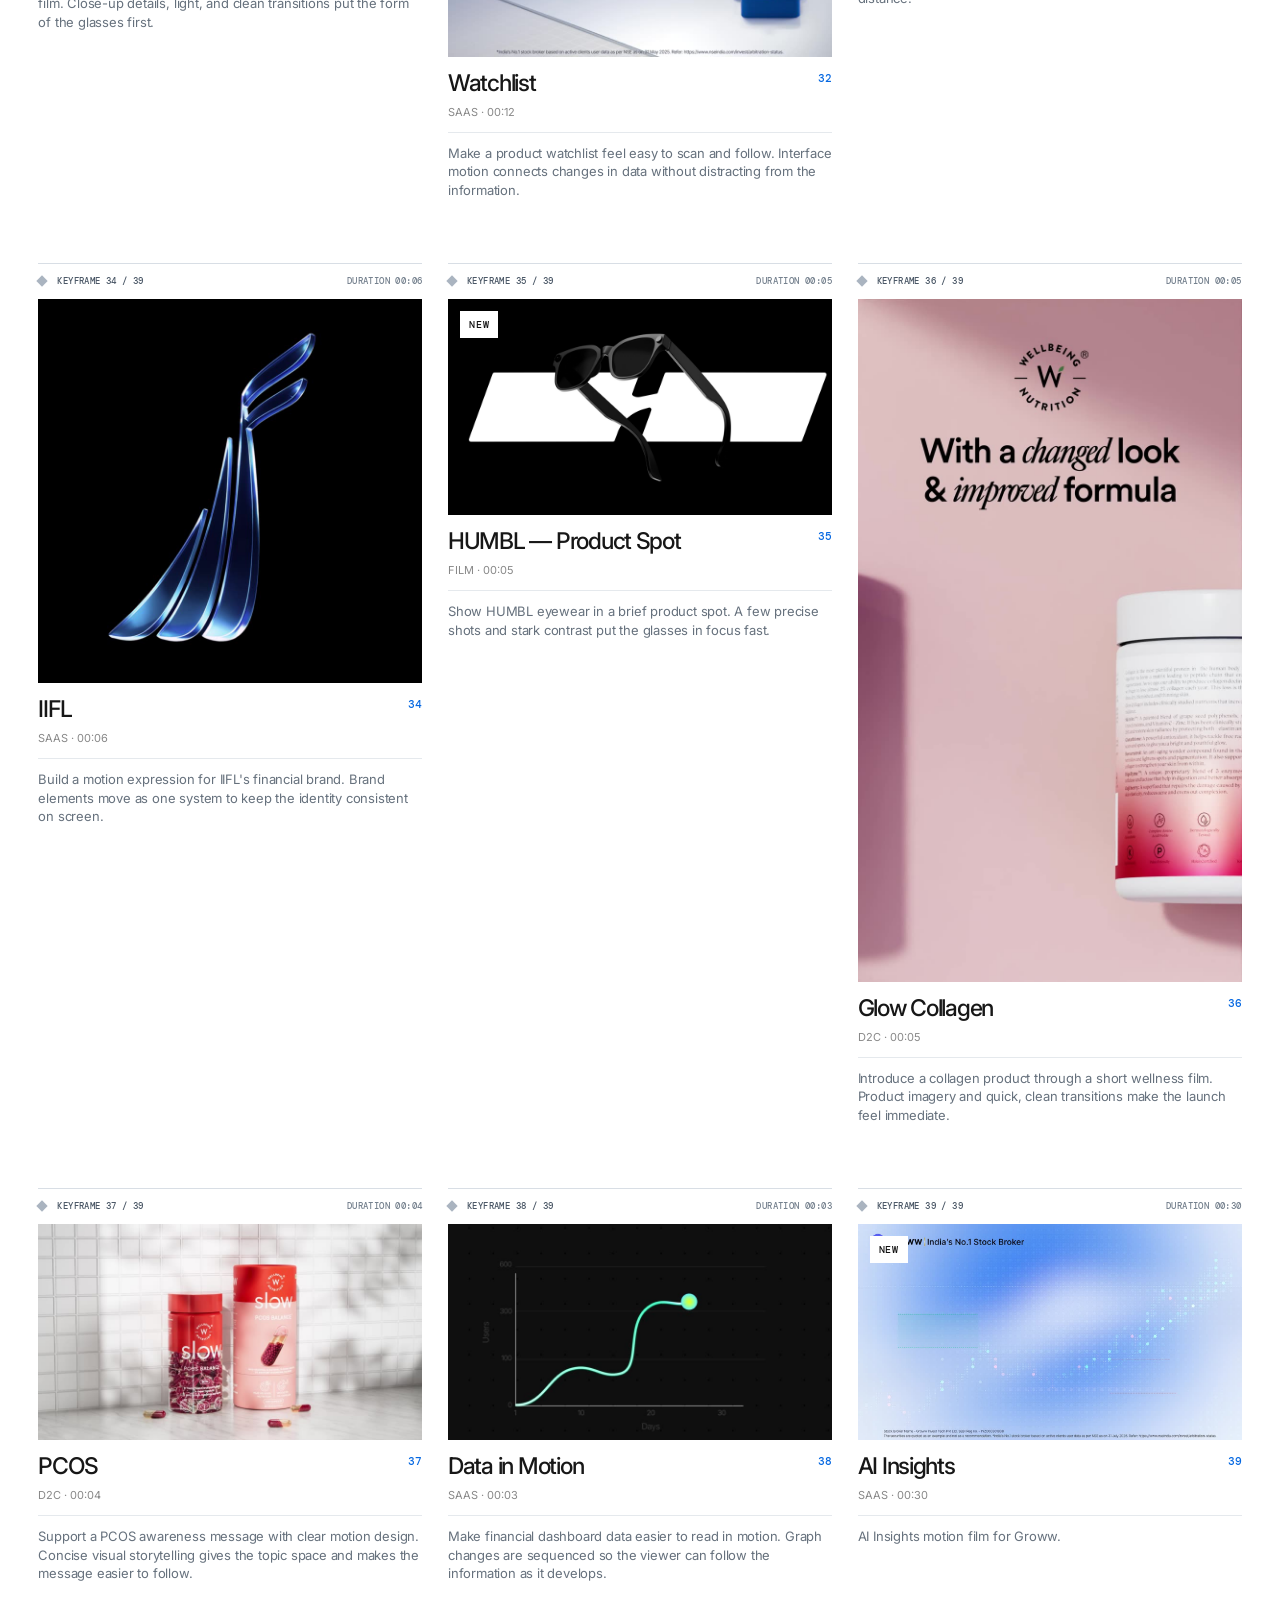
==== commit edd079e3: "Update Snacpac Instagram profile URL" ====
--- a/index.html
+++ b/index.html
@@ -18,7 +18,7 @@
   <meta name="twitter:description" content="Snacpac is an independent design and motion studio creating product films, brand identities and campaigns for SaaS, B2B and D2C brands worldwide.">
   <meta name="twitter:image" content="https://www.snacpac.biz/assets/thumbs/reel2026.jpg">
   <title>Snacpac | Design &amp; Motion Studio for SaaS, B2B &amp; D2C</title>
-  <script type="application/ld+json">{"@context":"https://schema.org","@graph":[{"@type":"Organization","@id":"https://www.snacpac.biz/#studio","name":"Snacpac","url":"https://www.snacpac.biz/","description":"Snacpac is an independent design and motion studio creating product films, brand identities and campaigns for SaaS, B2B and D2C brands worldwide.","email":"potatosnacpac@gmail.com","sameAs":["https://www.instagram.com/potatosnacpac"]},{"@type":"WebSite","@id":"https://www.snacpac.biz/#website","url":"https://www.snacpac.biz/","name":"Snacpac","publisher":{"@id":"https://www.snacpac.biz/#studio"}}]}</script>
+  <script type="application/ld+json">{"@context":"https://schema.org","@graph":[{"@type":"Organization","@id":"https://www.snacpac.biz/#studio","name":"Snacpac","url":"https://www.snacpac.biz/","description":"Snacpac is an independent design and motion studio creating product films, brand identities and campaigns for SaaS, B2B and D2C brands worldwide.","email":"potatosnacpac@gmail.com","sameAs":["https://www.instagram.com/snacpac.biz"]},{"@type":"WebSite","@id":"https://www.snacpac.biz/#website","url":"https://www.snacpac.biz/","name":"Snacpac","publisher":{"@id":"https://www.snacpac.biz/#studio"}}]}</script>
   <link rel="icon" href="favicon.svg" type="image/svg+xml">
   <link rel="apple-touch-icon" href="apple-touch-icon.png">
   <link rel="preconnect" href="https://fonts.googleapis.com">
@@ -227,7 +227,7 @@
 
     <section class="seo-services" id="services" aria-labelledby="services-heading"><div class="section-kicker"><span>DESIGN &amp; MOTION SERVICES</span><span>MADE FOR YOUR BRAND</span></div><div class="seo-services-intro"><h2 id="services-heading">Design &amp; motion<br><em>services.</em></h2><p>Explore how we help software companies, business brands and consumer products communicate through design and animation.</p></div><div class="seo-service-grid"><a class="seo-service-card" href="/services/saas-motion-design"><h3>SaaS Motion Design &amp; Product Videos</h3><p>Motion design helps SaaS brands show how a product works and why it matters. Snacpac creates product films, interface animation and launch visuals that turn complex features into a clear story.</p><span>Explore services ↗</span></a><a class="seo-service-card" href="/services/b2b-brand-design"><h3>B2B Brand Design &amp; Motion</h3><p>Snacpac helps B2B brands explain complex ideas through brand identity, visual systems and motion. We connect design with product stories, corporate films and campaign assets.</p><span>Explore services ↗</span></a><a class="seo-service-card" href="/services/d2c-product-animation"><h3>D2C Product Animation &amp; Brand Design</h3><p>Snacpac creates product animation, 3D visuals and campaign design for D2C brands. From wellness products to eyewear, we use lighting, materials and motion to give products a distinctive visual presence.</p><span>Explore services ↗</span></a></div></section>
 
-    <section class="contact-section" id="contact" aria-labelledby="contact-heading"><div class="section-kicker"><span>06 / THE NEXT FRAME</span><span>YOUR TURN TO MAKE A MOVE</span></div><p class="contact-overline"><span class="live-dot"></span> AVAILABLE</p><h2 id="contact-heading">Got something<br>worth <em>moving?</em></h2><a class="contact-mail" href="mailto:potatosnacpac@gmail.com">LET'S TALK <span>↗</span></a><p class="whatsapp-contact"><a href="https://wa.me/918637070820" target="_blank" rel="noopener noreferrer" aria-label="Chat with Snacpac on WhatsApp at +91 8637070820 (opens in a new tab)">CHAT ON WHATSAPP ↗</a></p><div class="contact-bottom"><a href="mailto:potatosnacpac@gmail.com">potatosnacpac@gmail.com</a><div><a href="https://www.instagram.com/potatosnacpac" target="_blank" rel="noopener noreferrer">INSTAGRAM ↗</a><a href="https://www.linkedin.com/in/motionman/" target="_blank" rel="noopener noreferrer">LINKEDIN ↗</a></div></div></section>
+    <section class="contact-section" id="contact" aria-labelledby="contact-heading"><div class="section-kicker"><span>06 / THE NEXT FRAME</span><span>YOUR TURN TO MAKE A MOVE</span></div><p class="contact-overline"><span class="live-dot"></span> AVAILABLE</p><h2 id="contact-heading">Got something<br>worth <em>moving?</em></h2><a class="contact-mail" href="mailto:potatosnacpac@gmail.com">LET'S TALK <span>↗</span></a><p class="whatsapp-contact"><a href="https://wa.me/918637070820" target="_blank" rel="noopener noreferrer" aria-label="Chat with Snacpac on WhatsApp at +91 8637070820 (opens in a new tab)">CHAT ON WHATSAPP ↗</a></p><div class="contact-bottom"><a href="mailto:potatosnacpac@gmail.com">potatosnacpac@gmail.com</a><div><a href="https://www.instagram.com/snacpac.biz" target="_blank" rel="noopener noreferrer">INSTAGRAM ↗</a><a href="https://www.linkedin.com/in/motionman/" target="_blank" rel="noopener noreferrer">LINKEDIN ↗</a></div></div></section>
   </main>
 
   <footer class="site-footer"><span>© 2026 SNACPAC STUDIO</span><a href="#top">BACK TO TOP ↑</a></footer>
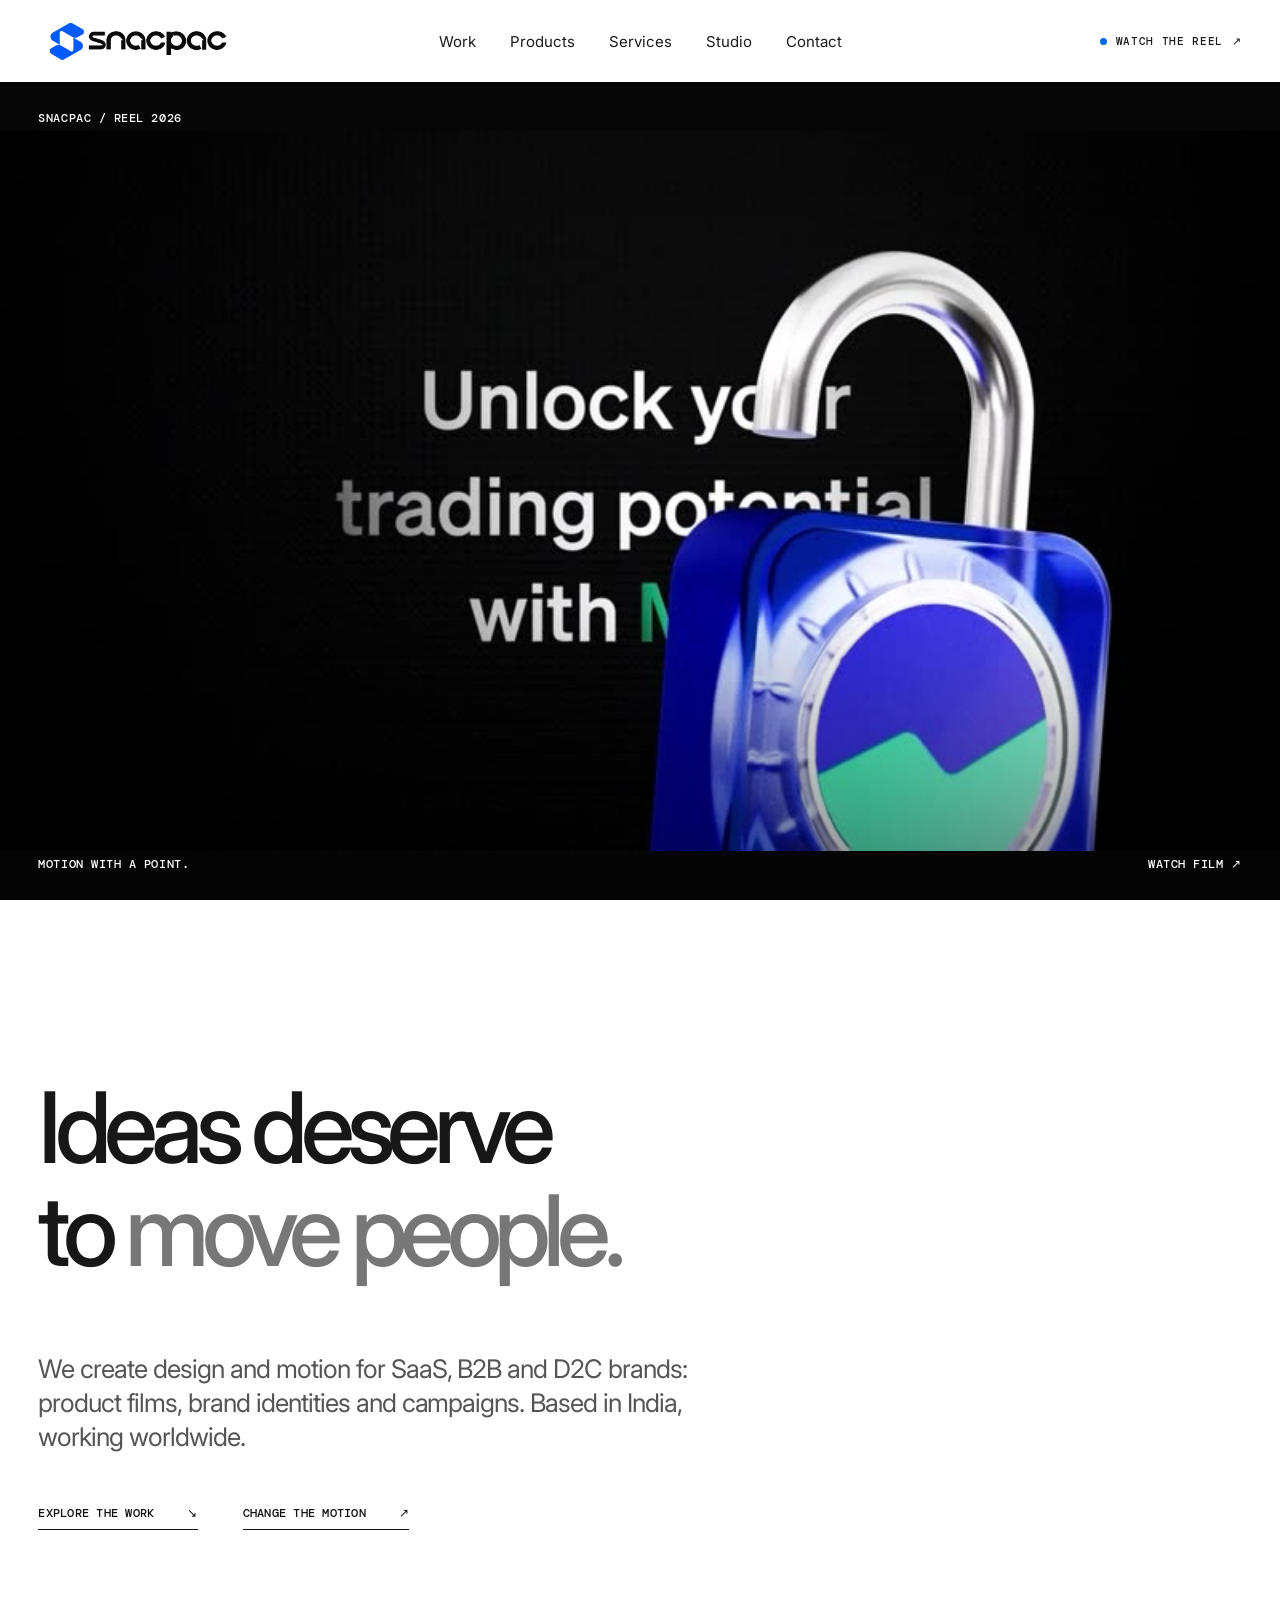
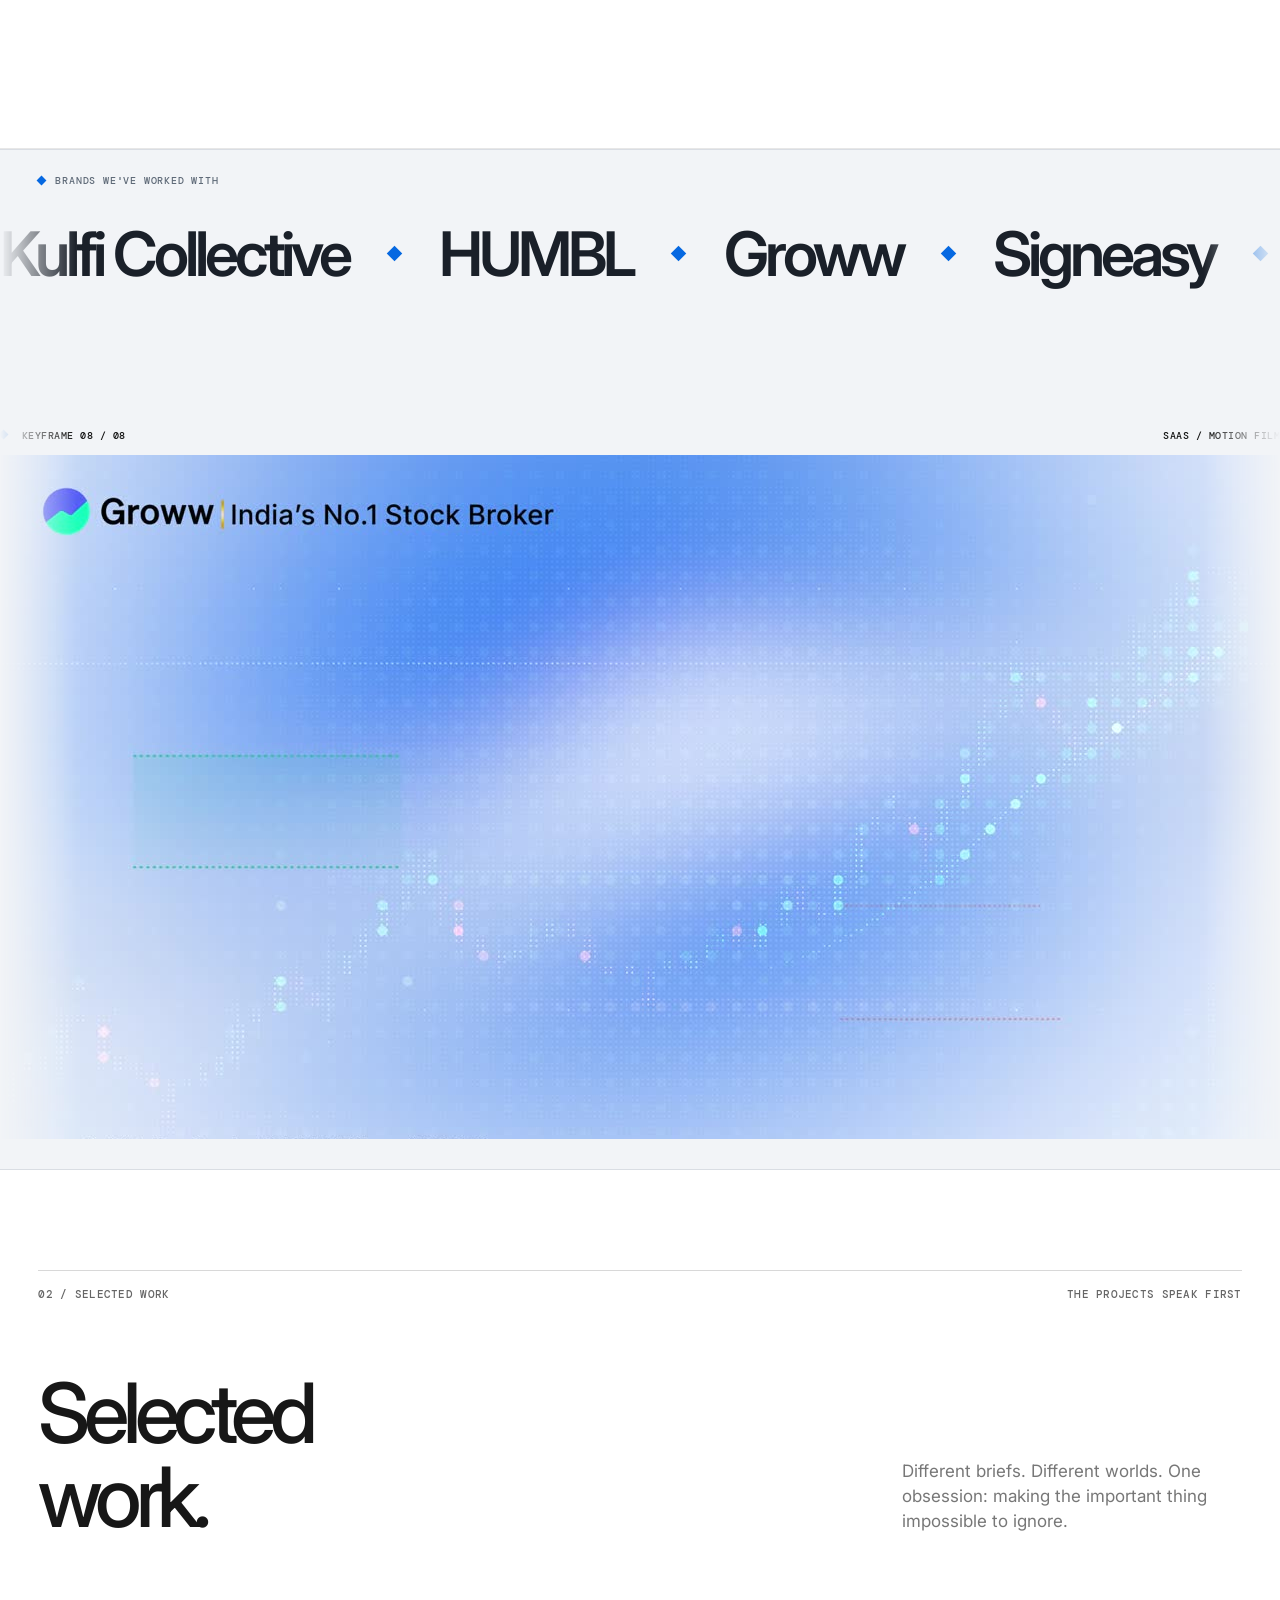
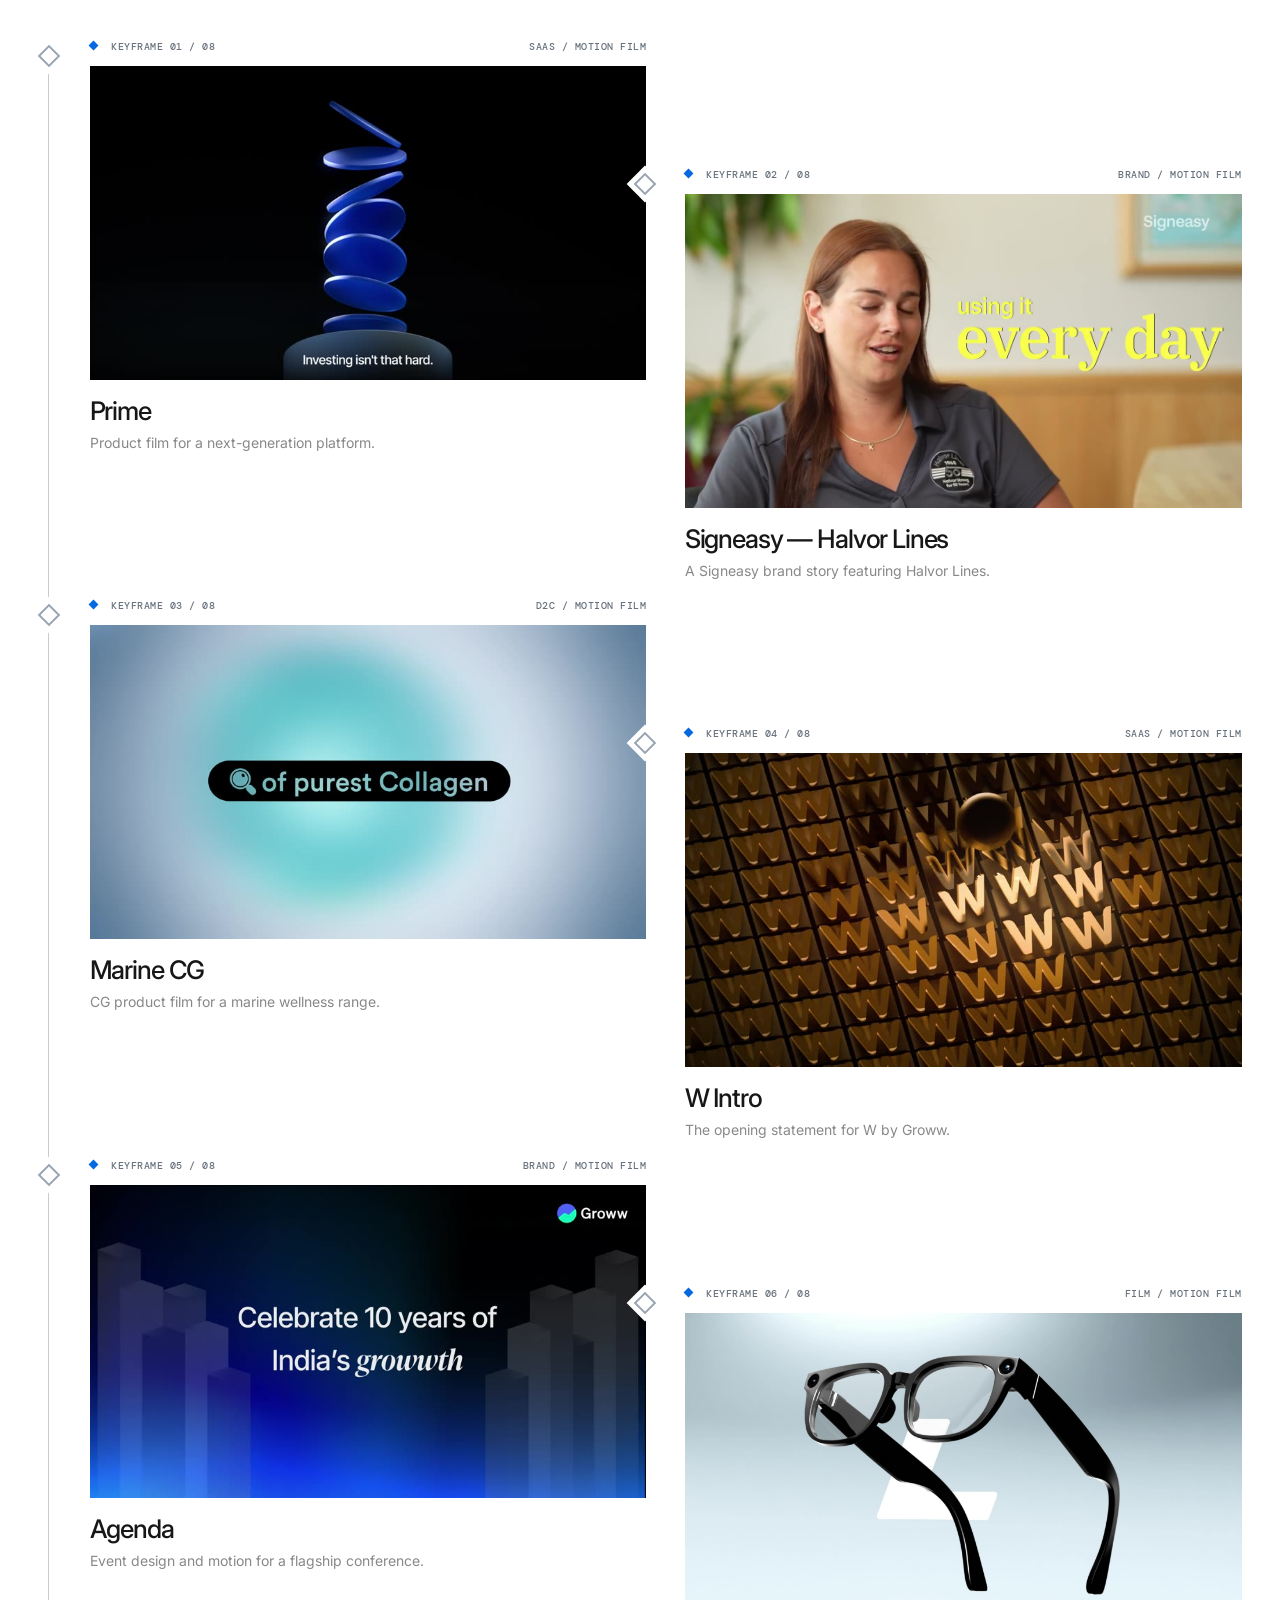
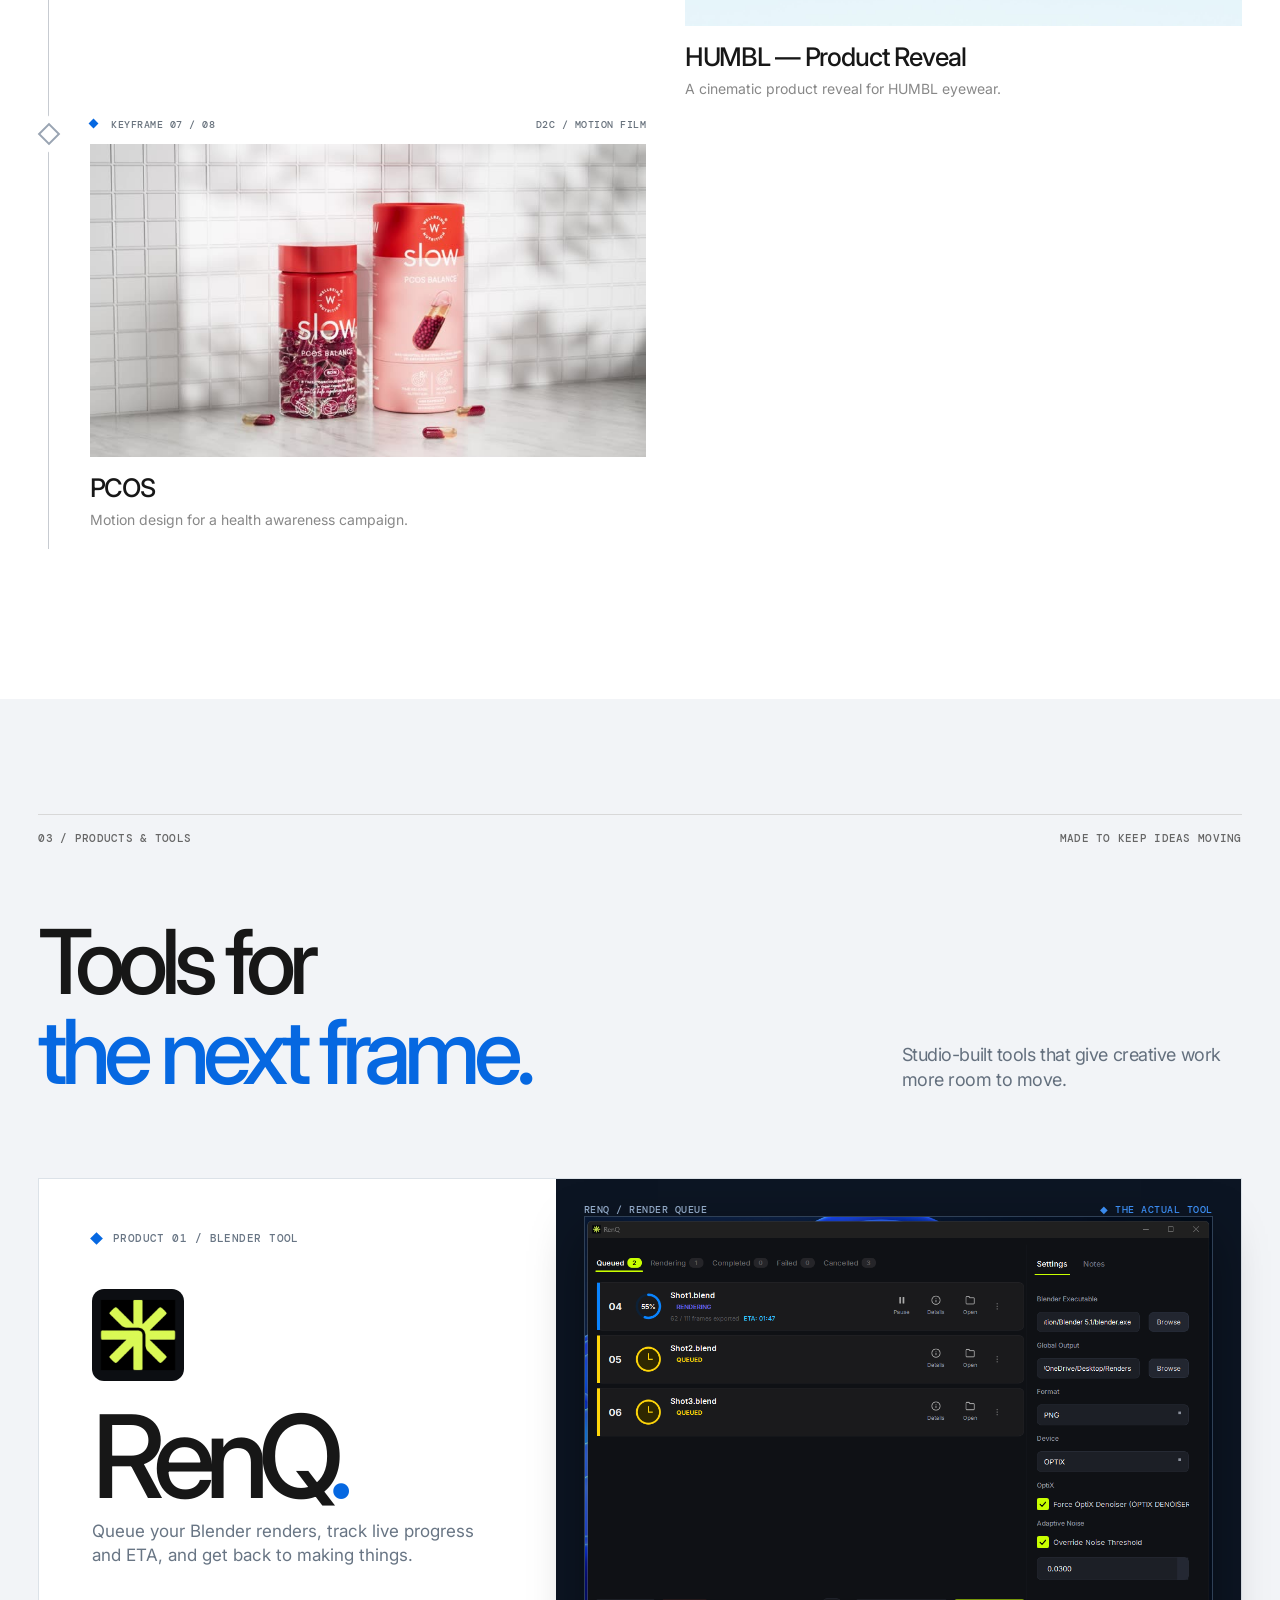
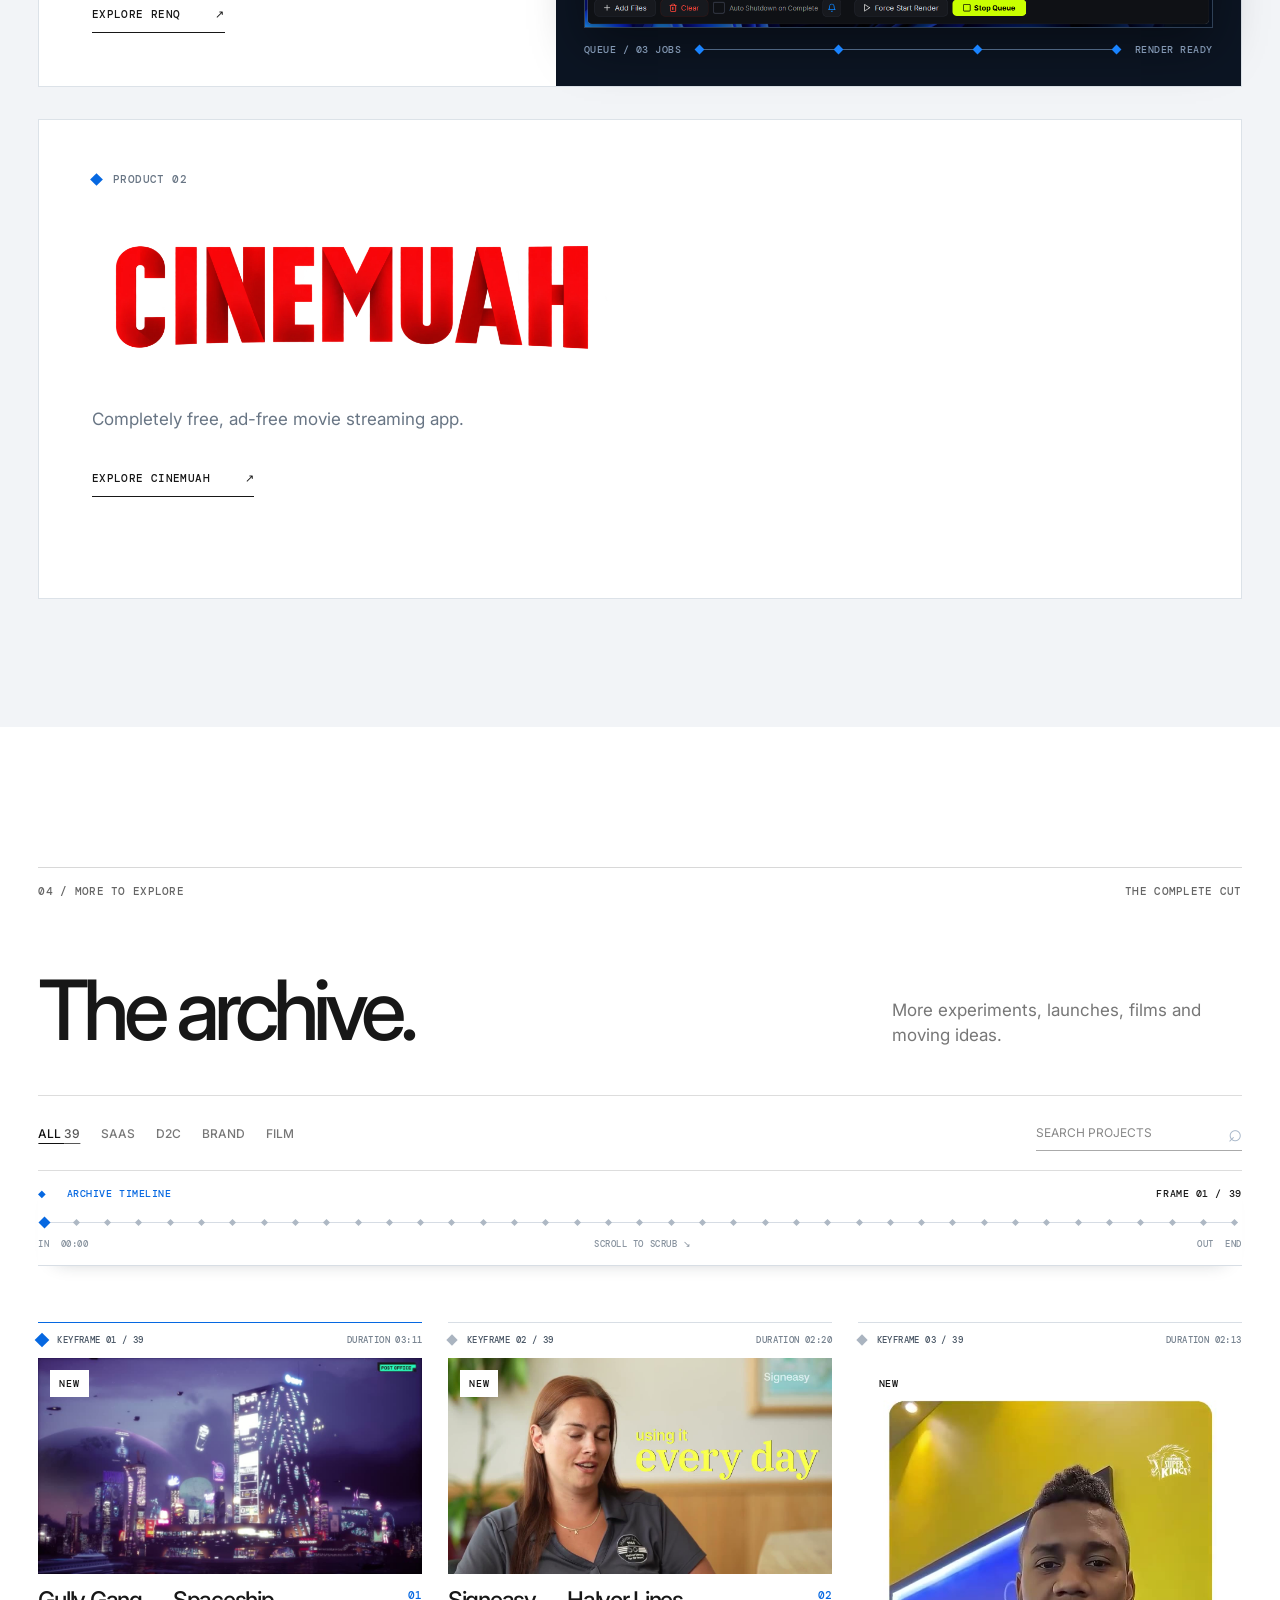
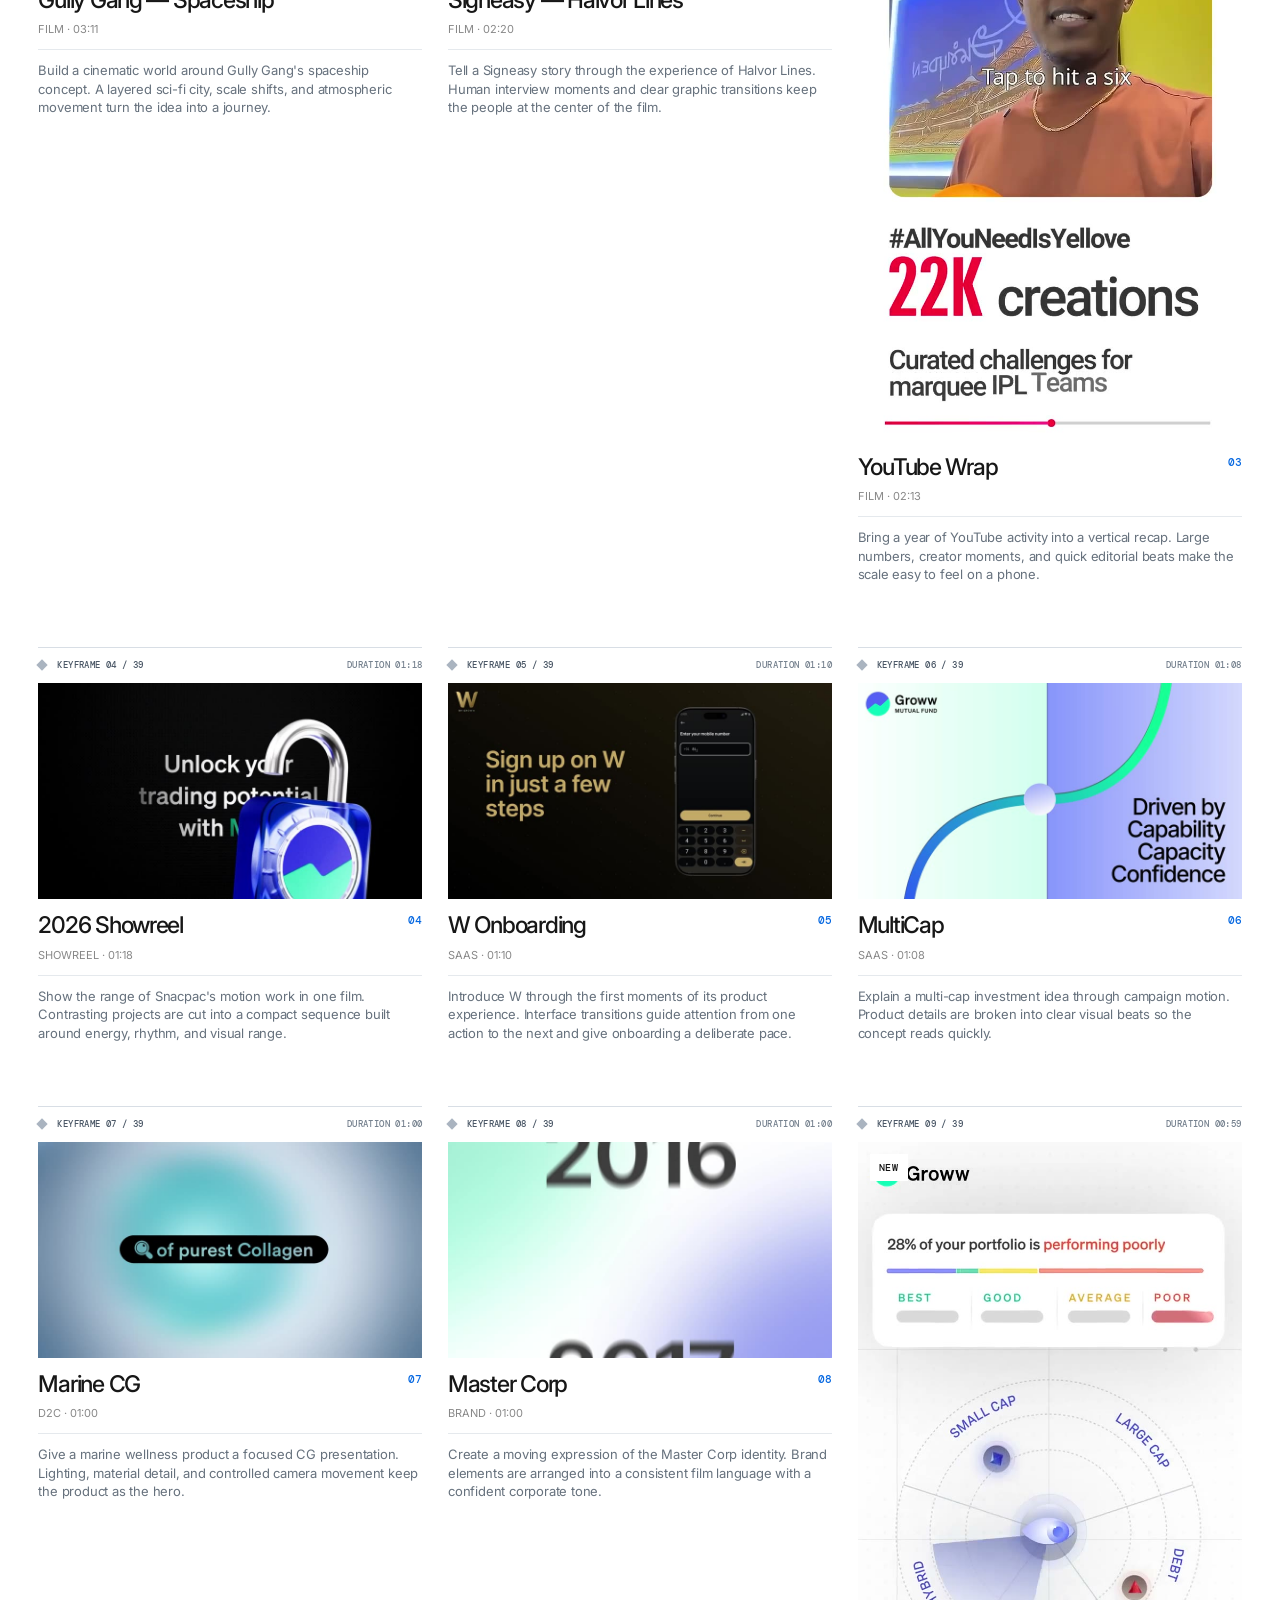
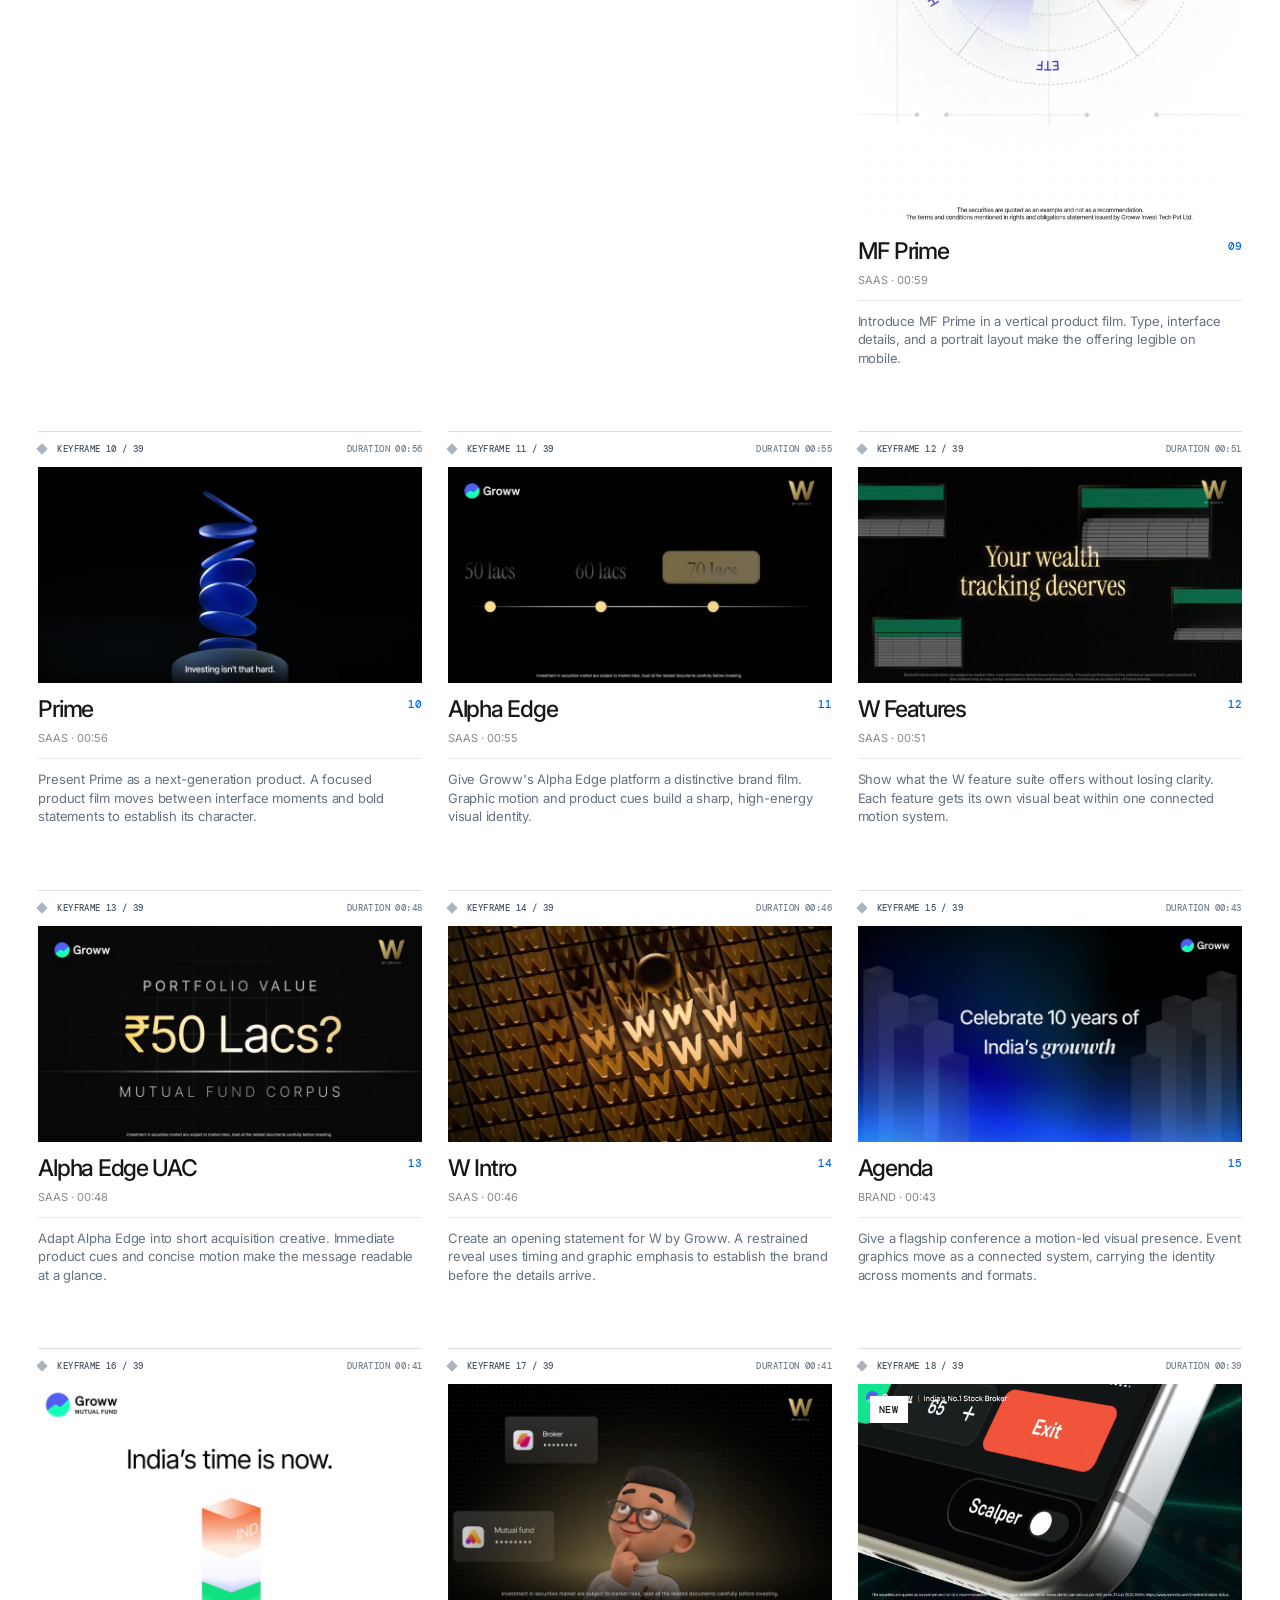
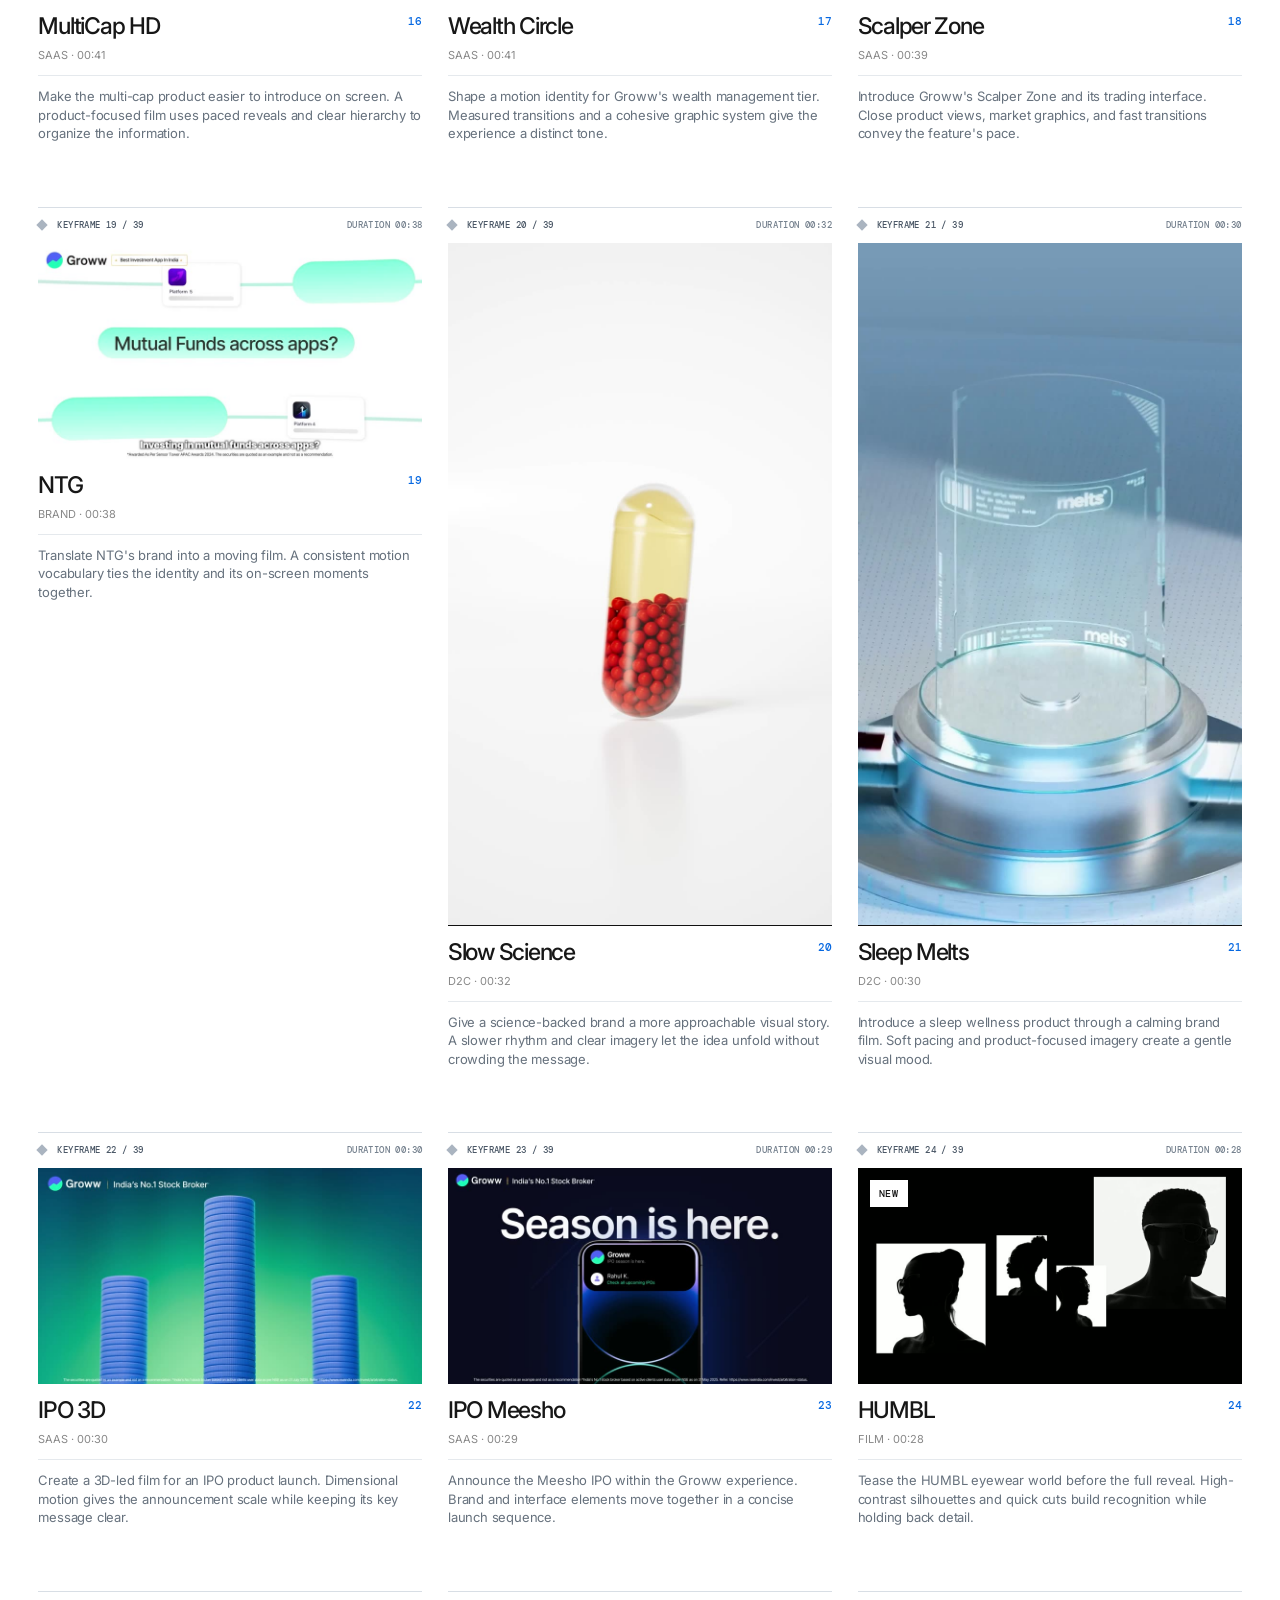
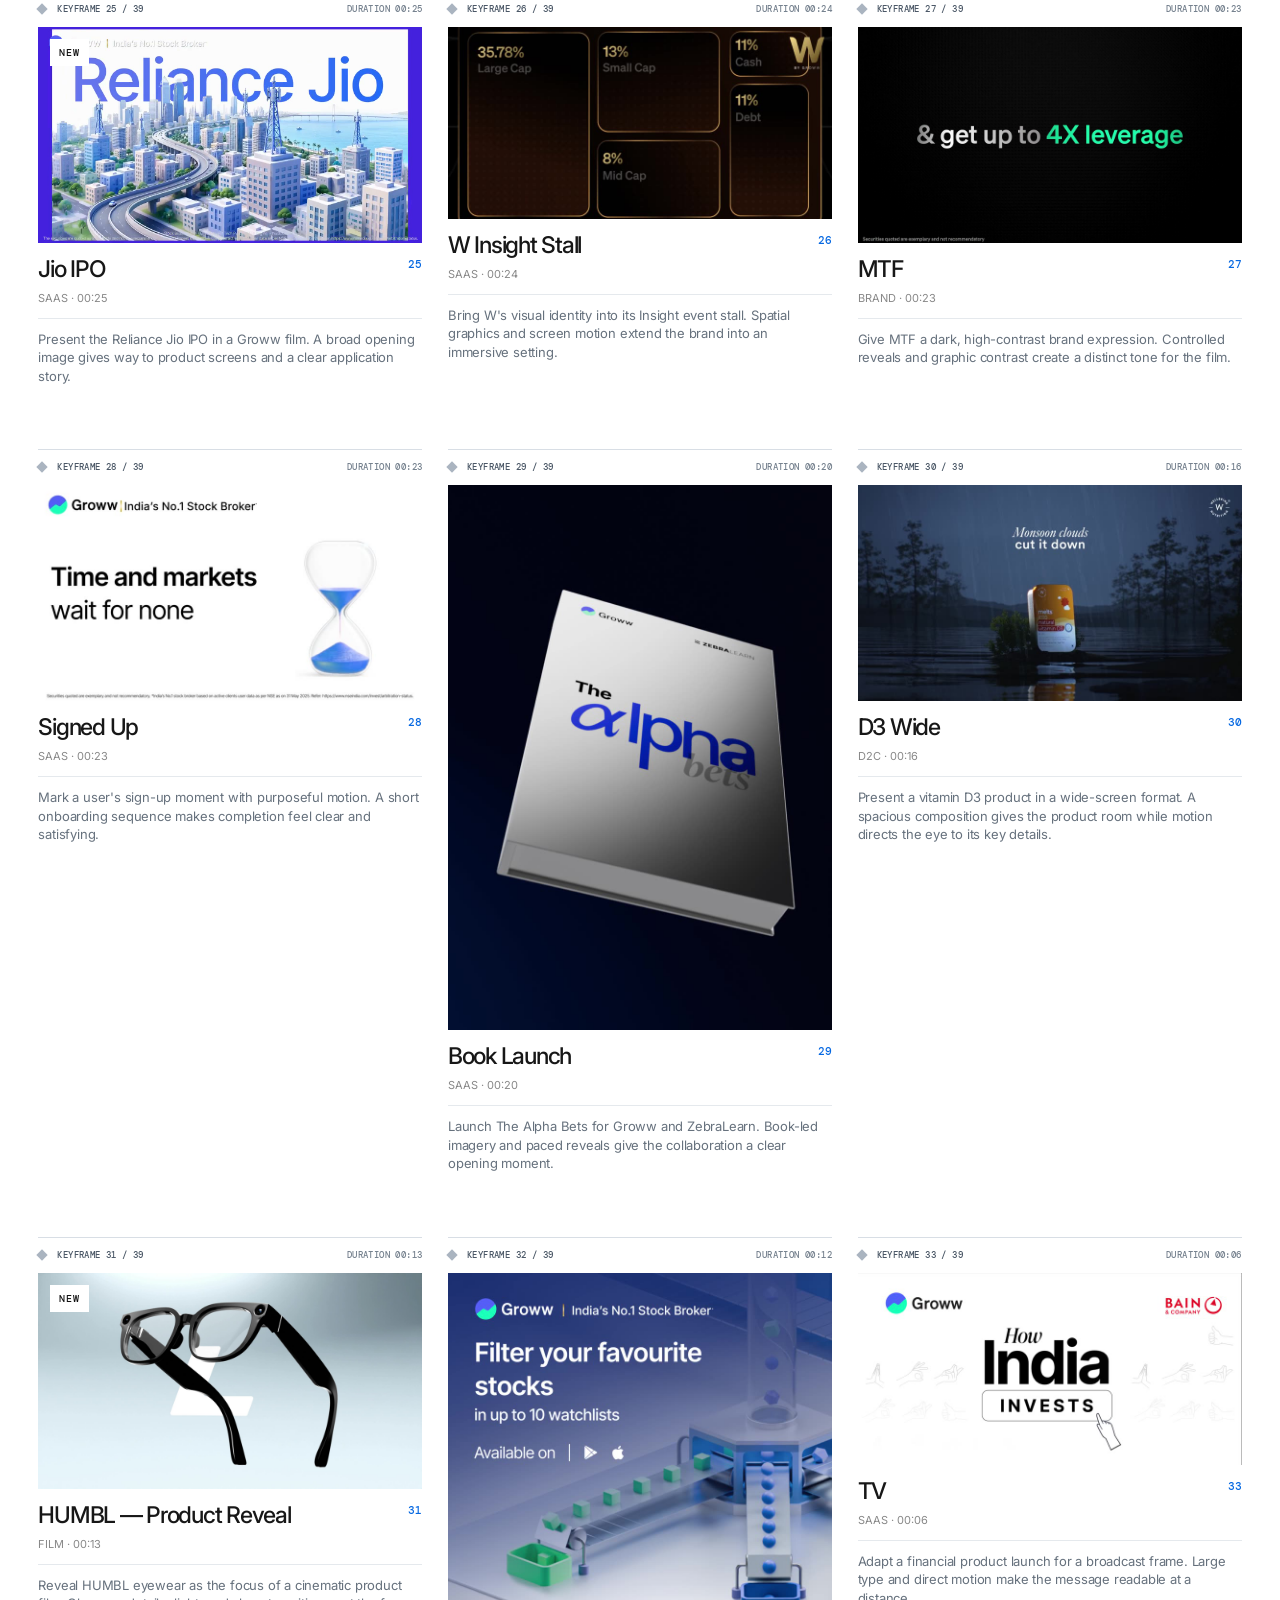
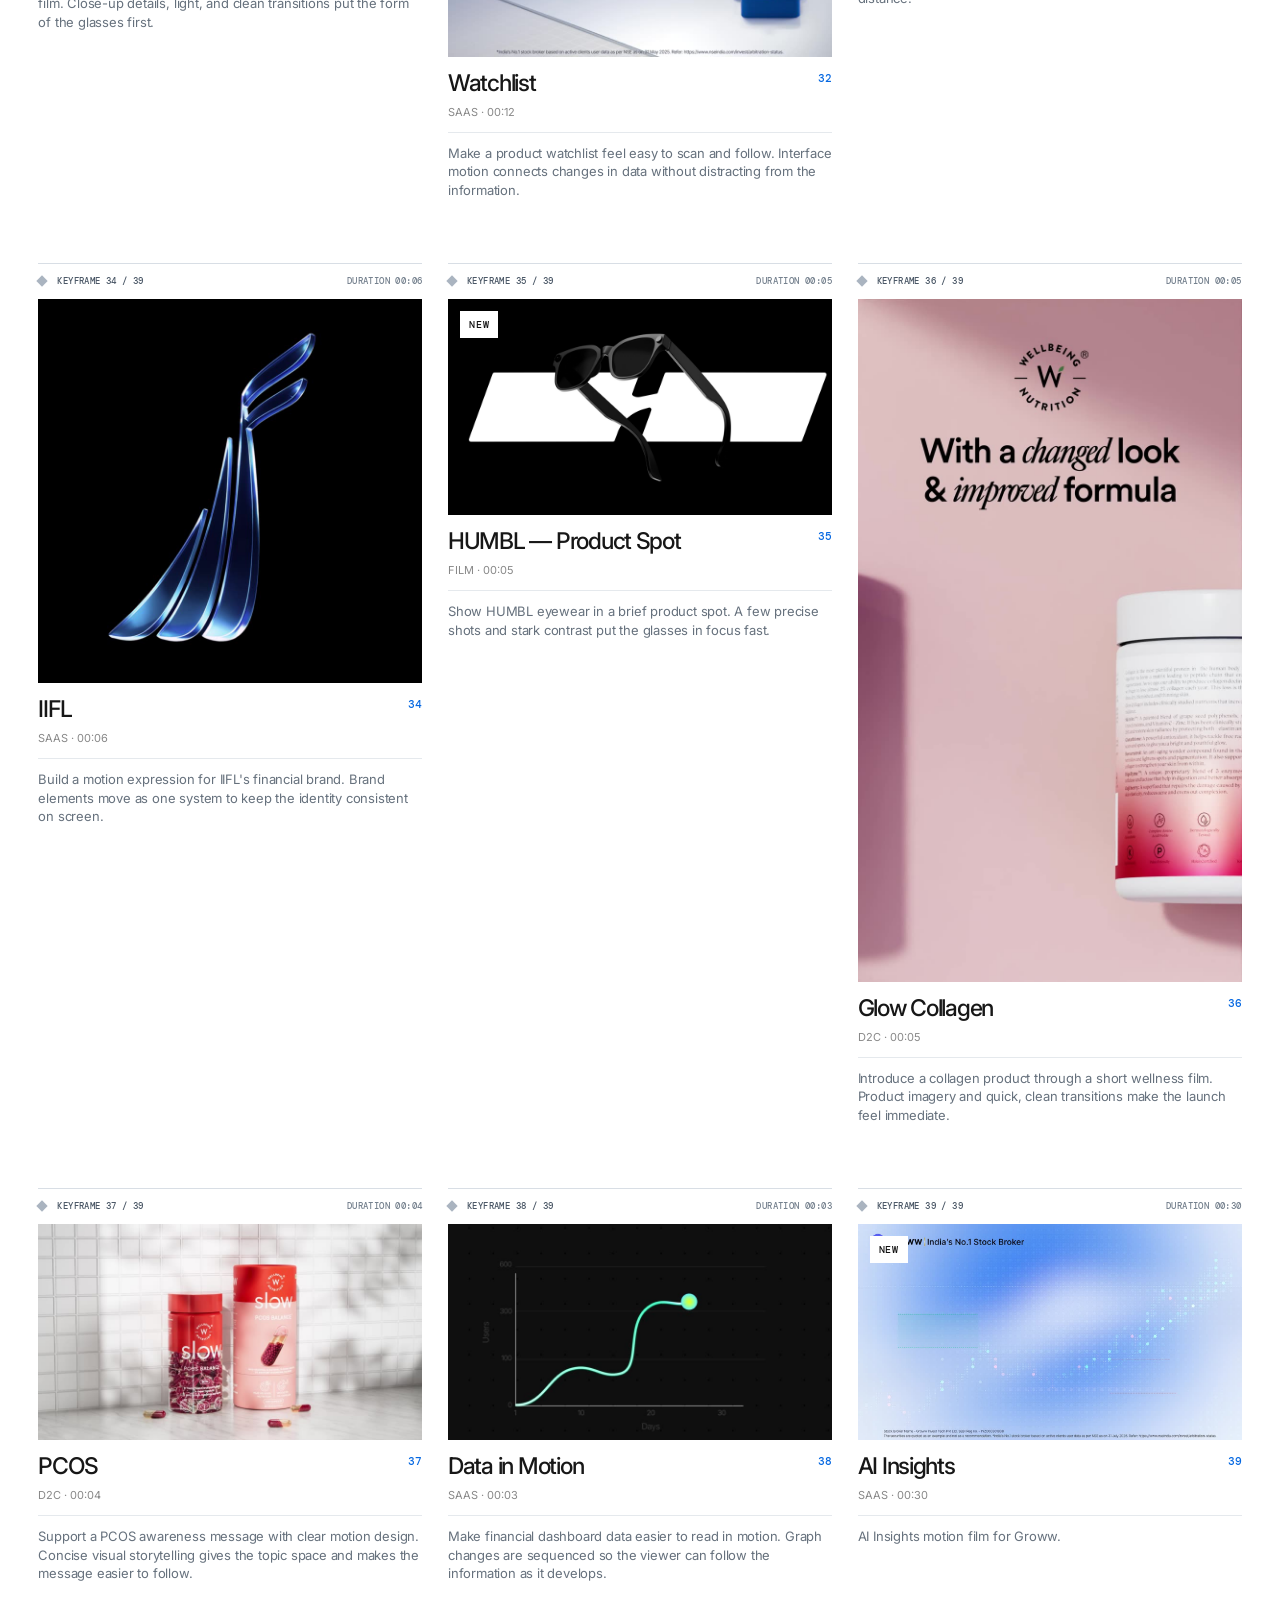
==== commit 0794aa02: "Apply selected Snacpac logo to headers and browser icons" ====
--- a/index.html
+++ b/index.html
@@ -18,9 +18,9 @@
   <meta name="twitter:description" content="Snacpac is an independent design and motion studio creating product films, brand identities and campaigns for SaaS, B2B and D2C brands worldwide.">
   <meta name="twitter:image" content="https://www.snacpac.biz/assets/thumbs/reel2026.jpg">
   <title>Snacpac | Design &amp; Motion Studio for SaaS, B2B &amp; D2C</title>
-  <script type="application/ld+json">{"@context":"https://schema.org","@graph":[{"@type":"Organization","@id":"https://www.snacpac.biz/#studio","name":"Snacpac","url":"https://www.snacpac.biz/","description":"Snacpac is an independent design and motion studio creating product films, brand identities and campaigns for SaaS, B2B and D2C brands worldwide.","email":"potatosnacpac@gmail.com","sameAs":["https://www.instagram.com/snacpac.biz"]},{"@type":"WebSite","@id":"https://www.snacpac.biz/#website","url":"https://www.snacpac.biz/","name":"Snacpac","publisher":{"@id":"https://www.snacpac.biz/#studio"}}]}</script>
-  <link rel="icon" href="favicon.svg" type="image/svg+xml">
-  <link rel="apple-touch-icon" href="apple-touch-icon.png">
+  <script type="application/ld+json">{"@context":"https://schema.org","@graph":[{"@type":"Organization","@id":"https://www.snacpac.biz/#studio","name":"Snacpac","logo":"https://www.snacpac.biz/assets/snacpac-logo.png","url":"https://www.snacpac.biz/","description":"Snacpac is an independent design and motion studio creating product films, brand identities and campaigns for SaaS, B2B and D2C brands worldwide.","email":"potatosnacpac@gmail.com","sameAs":["https://www.instagram.com/snacpac.biz"]},{"@type":"WebSite","@id":"https://www.snacpac.biz/#website","url":"https://www.snacpac.biz/","name":"Snacpac","publisher":{"@id":"https://www.snacpac.biz/#studio"}}]}</script>
+  <link rel="icon" href="/assets/snacpac-icon.png" type="image/png">
+  <link rel="apple-touch-icon" href="/assets/snacpac-icon.png">
   <link rel="preconnect" href="https://fonts.googleapis.com">
   <link rel="preconnect" href="https://fonts.gstatic.com" crossorigin>
   <link href="https://fonts.googleapis.com/css2?family=DM+Mono:wght@400;500&family=Inter:wght@400;500;600;700;800;900&display=swap" rel="stylesheet">
@@ -29,6 +29,8 @@
   <link rel="stylesheet" href="editorial.css">
   <link rel="stylesheet" href="seo.css">
   <style>
+    .brand-logo { display:block; width:200px; height:auto; max-width:100%; }
+    @media(max-width:760px) { .brand-logo { width:150px; } }
     .reel-intro { grid-template-columns: minmax(0, 1fr); }
     .reel-intro h1, .reel-intro p, .reel-intro-controls { grid-column: 1; }
     .cinemuah-card { display: block; margin-top: 32px; }
@@ -43,7 +45,7 @@
   <a class="skip-link" href="#work">Skip to work</a>
   <div class="site-progress" aria-hidden="true"></div>
   <header class="site-header" id="top">
-    <a class="brand" href="#top" aria-label="Snacpac, back to top"><span class="brand-icon" aria-hidden="true"><span class="brand-mark"><i></i><i></i><i></i><i></i></span><span class="brand-lottie"></span></span><span>SNACPAC<span class="brand-period">.</span></span></a>
+    <a class="brand" href="#top" aria-label="Snacpac, back to top"><img class="brand-logo" src="/assets/snacpac-logo.png" alt="Snacpac" width="720" height="240"></a>
     <nav class="main-nav" aria-label="Main navigation"><a href="#work">Work</a><a href="#products">Products</a><a href="#services">Services</a><a href="#studio">Studio</a><a href="#contact">Contact</a></nav>
     <a class="header-cta" href="#reel"><span class="cta-dot"></span><span class="header-cta-label">WATCH THE REEL</span><span aria-hidden="true">↗</span></a>
   </header>
@@ -241,3 +243,4 @@
 
 
 
+
